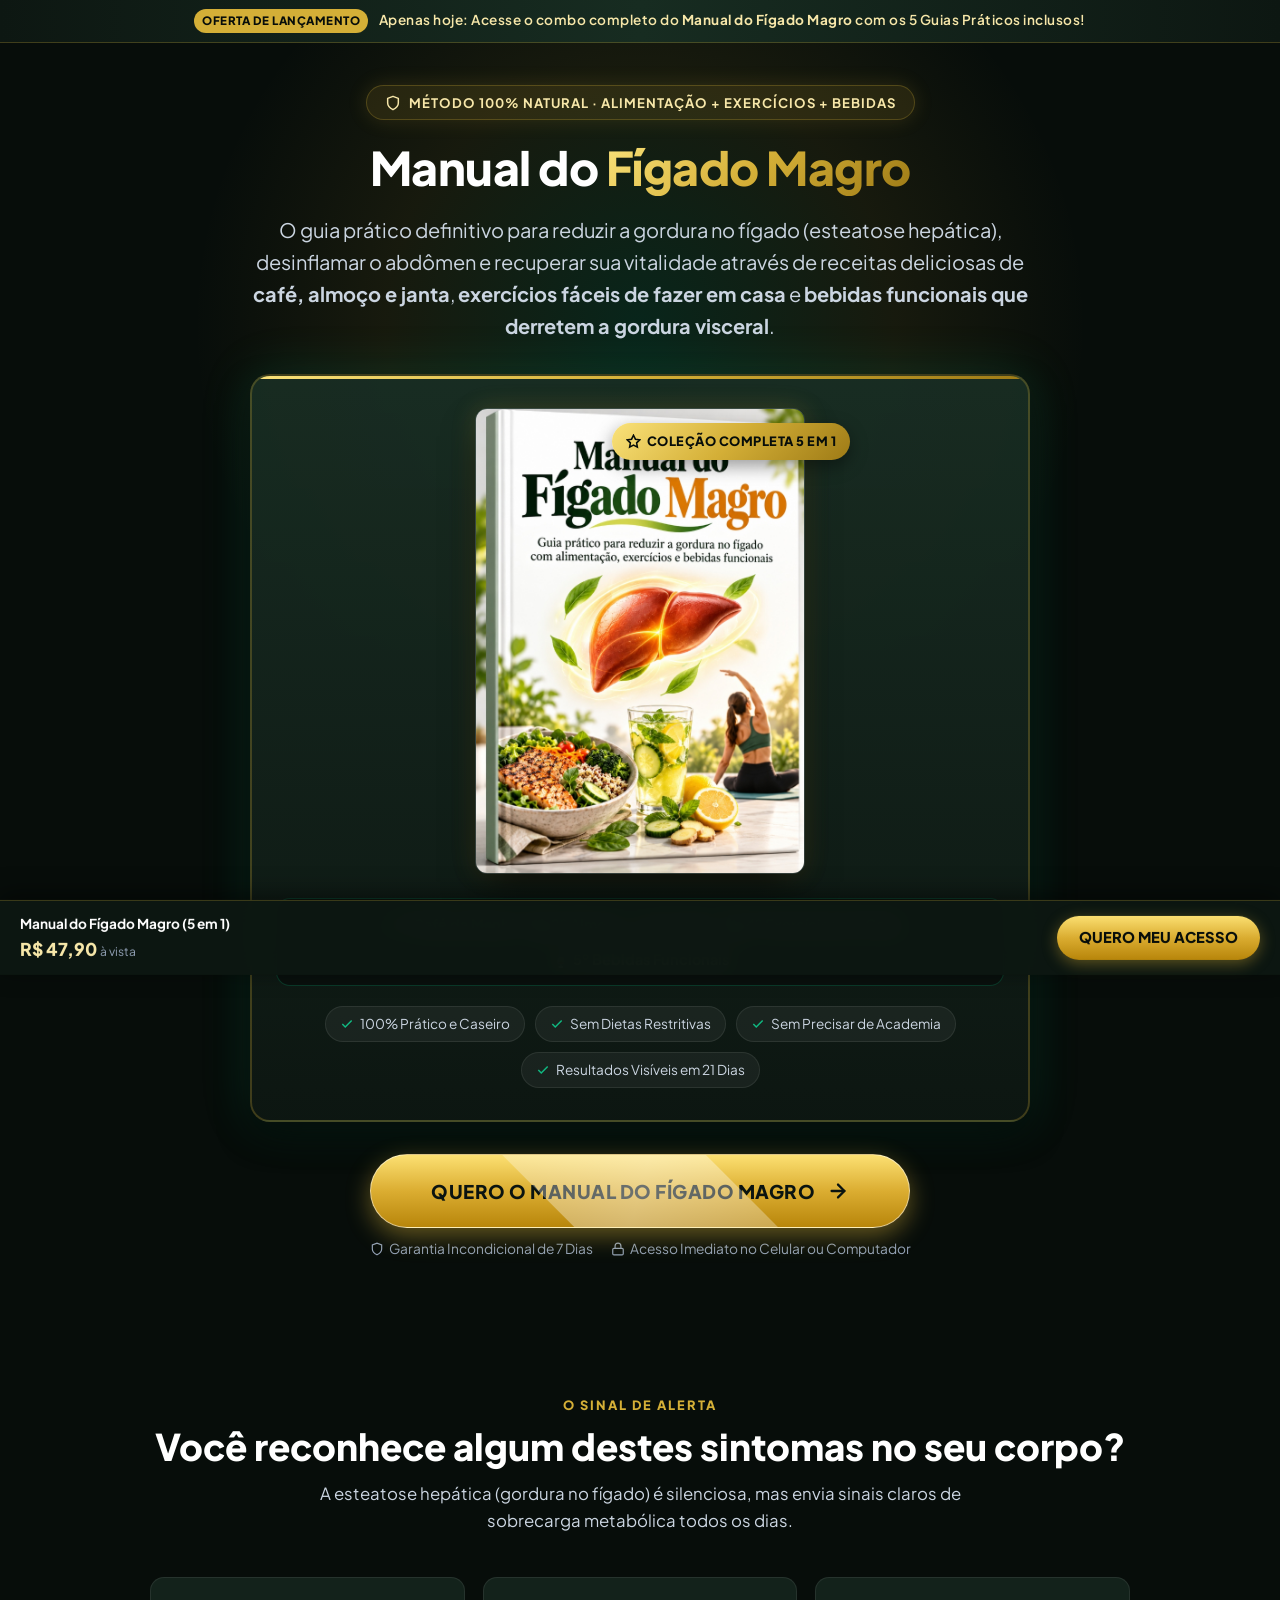
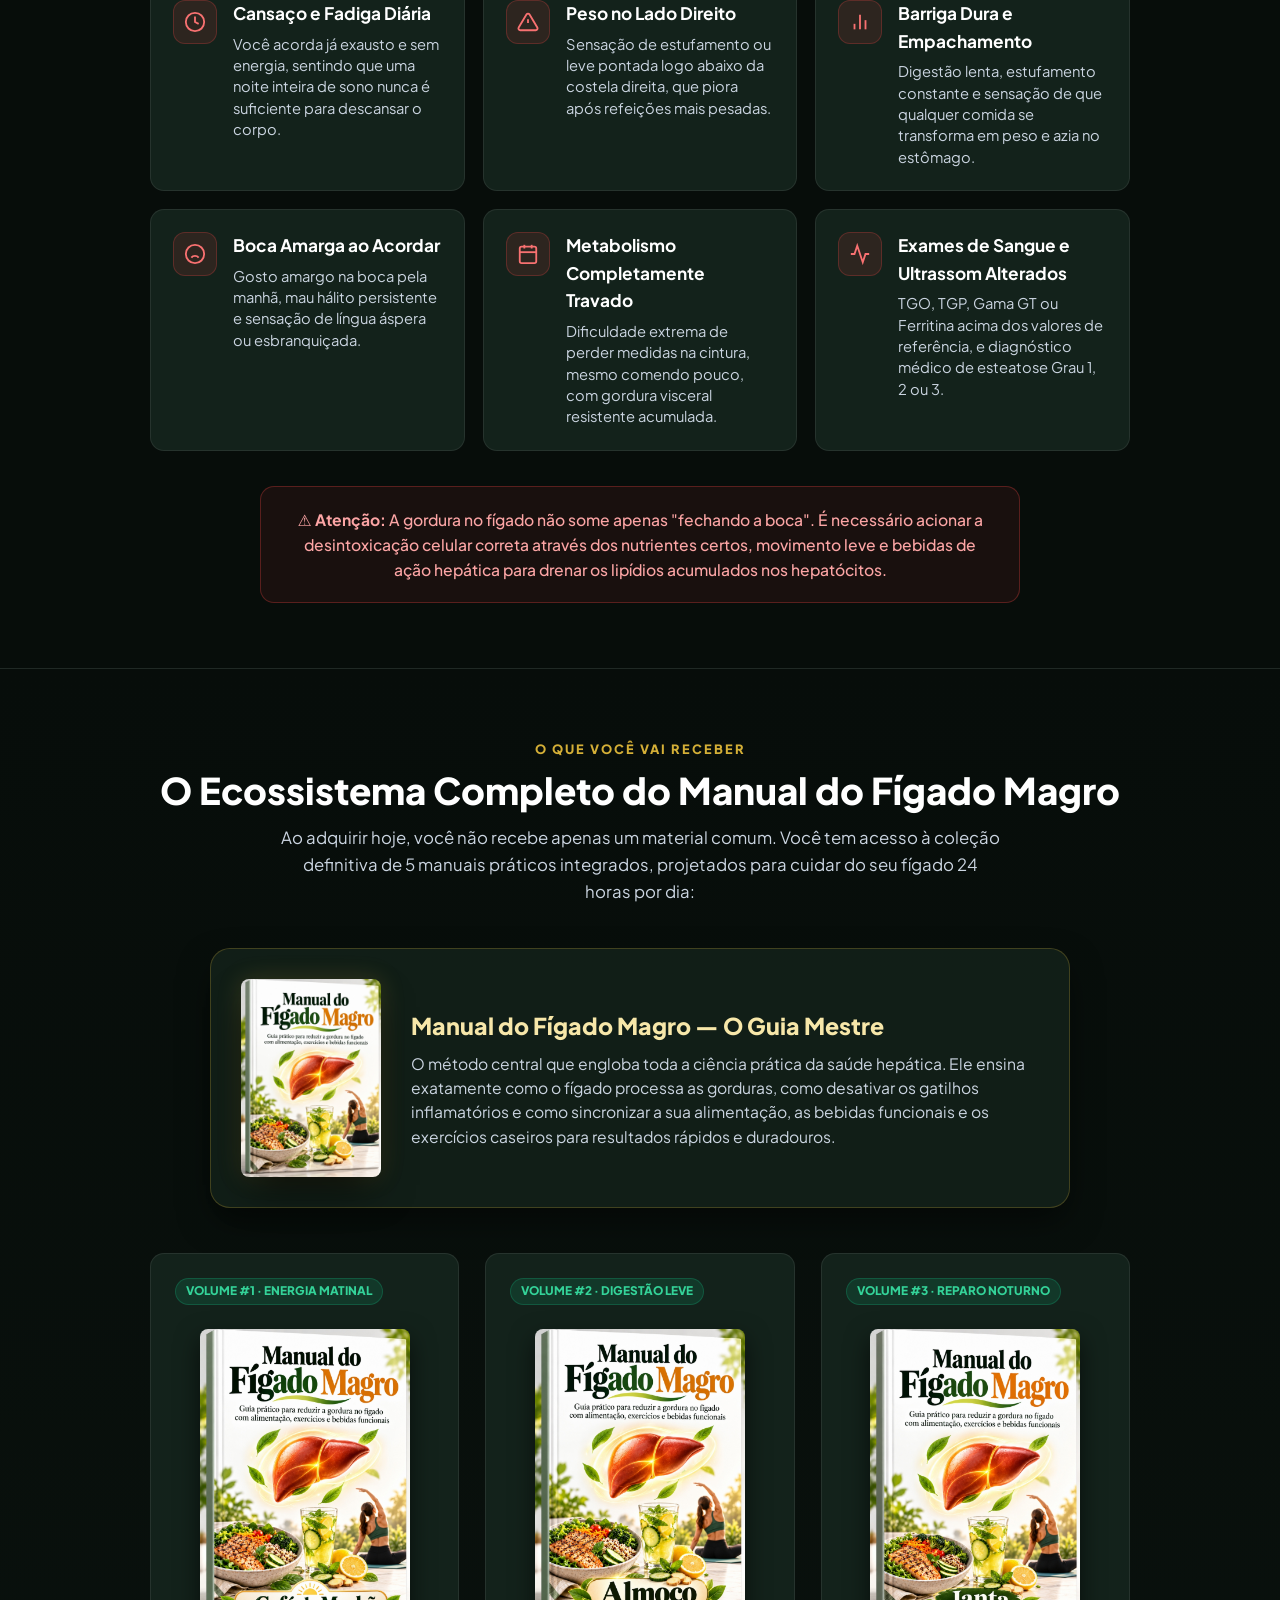
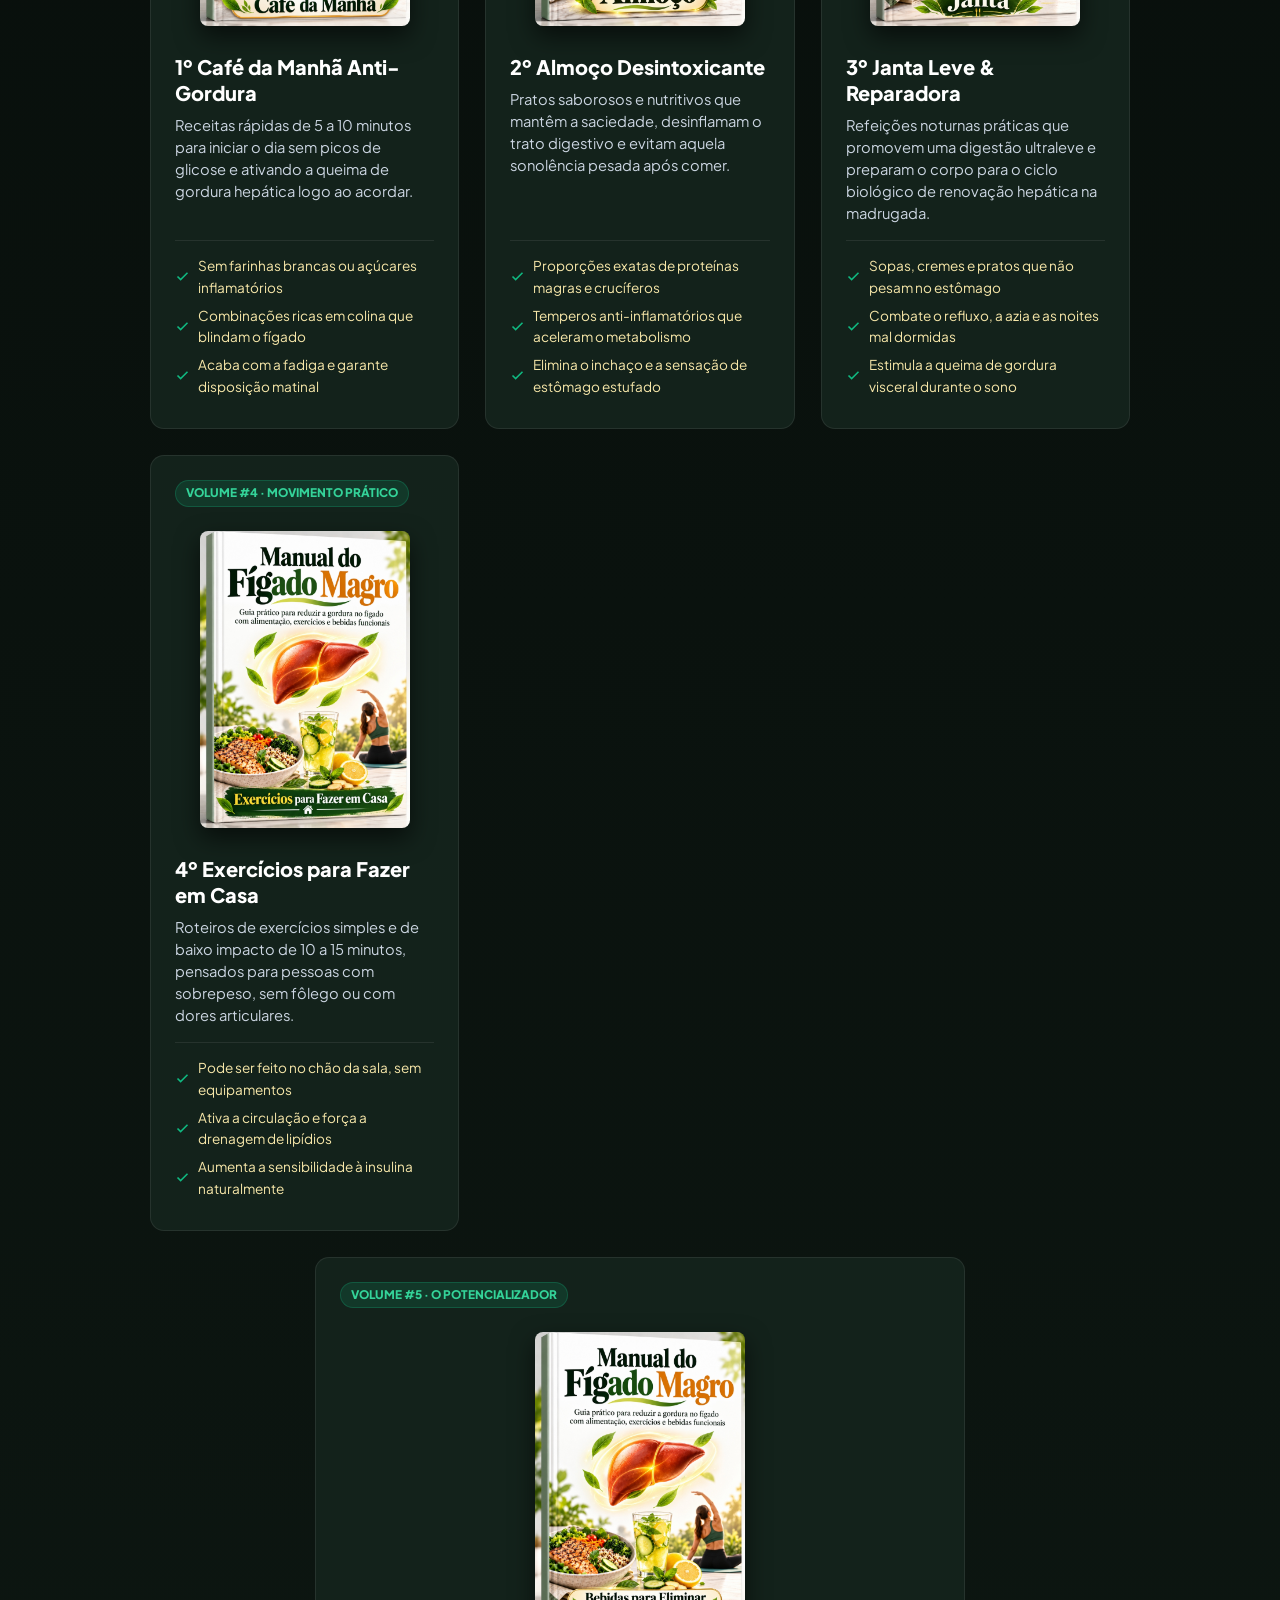
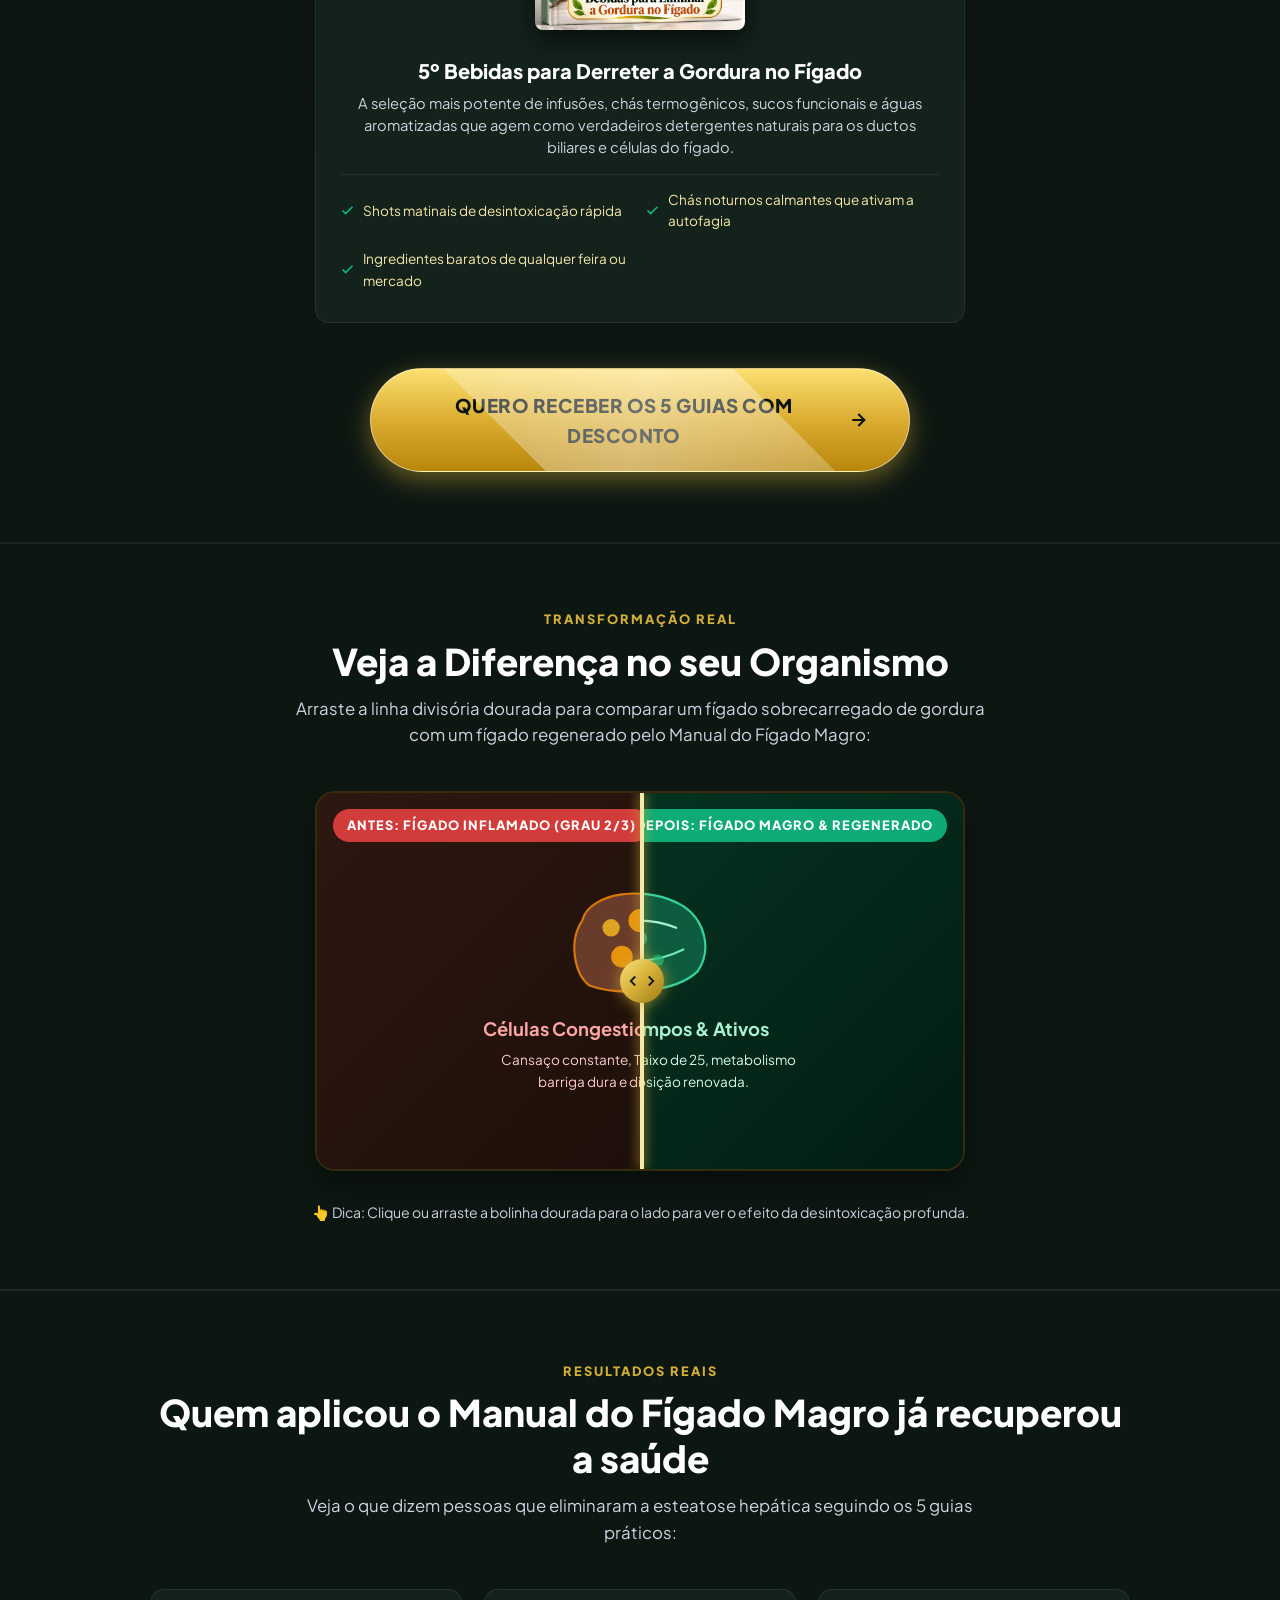
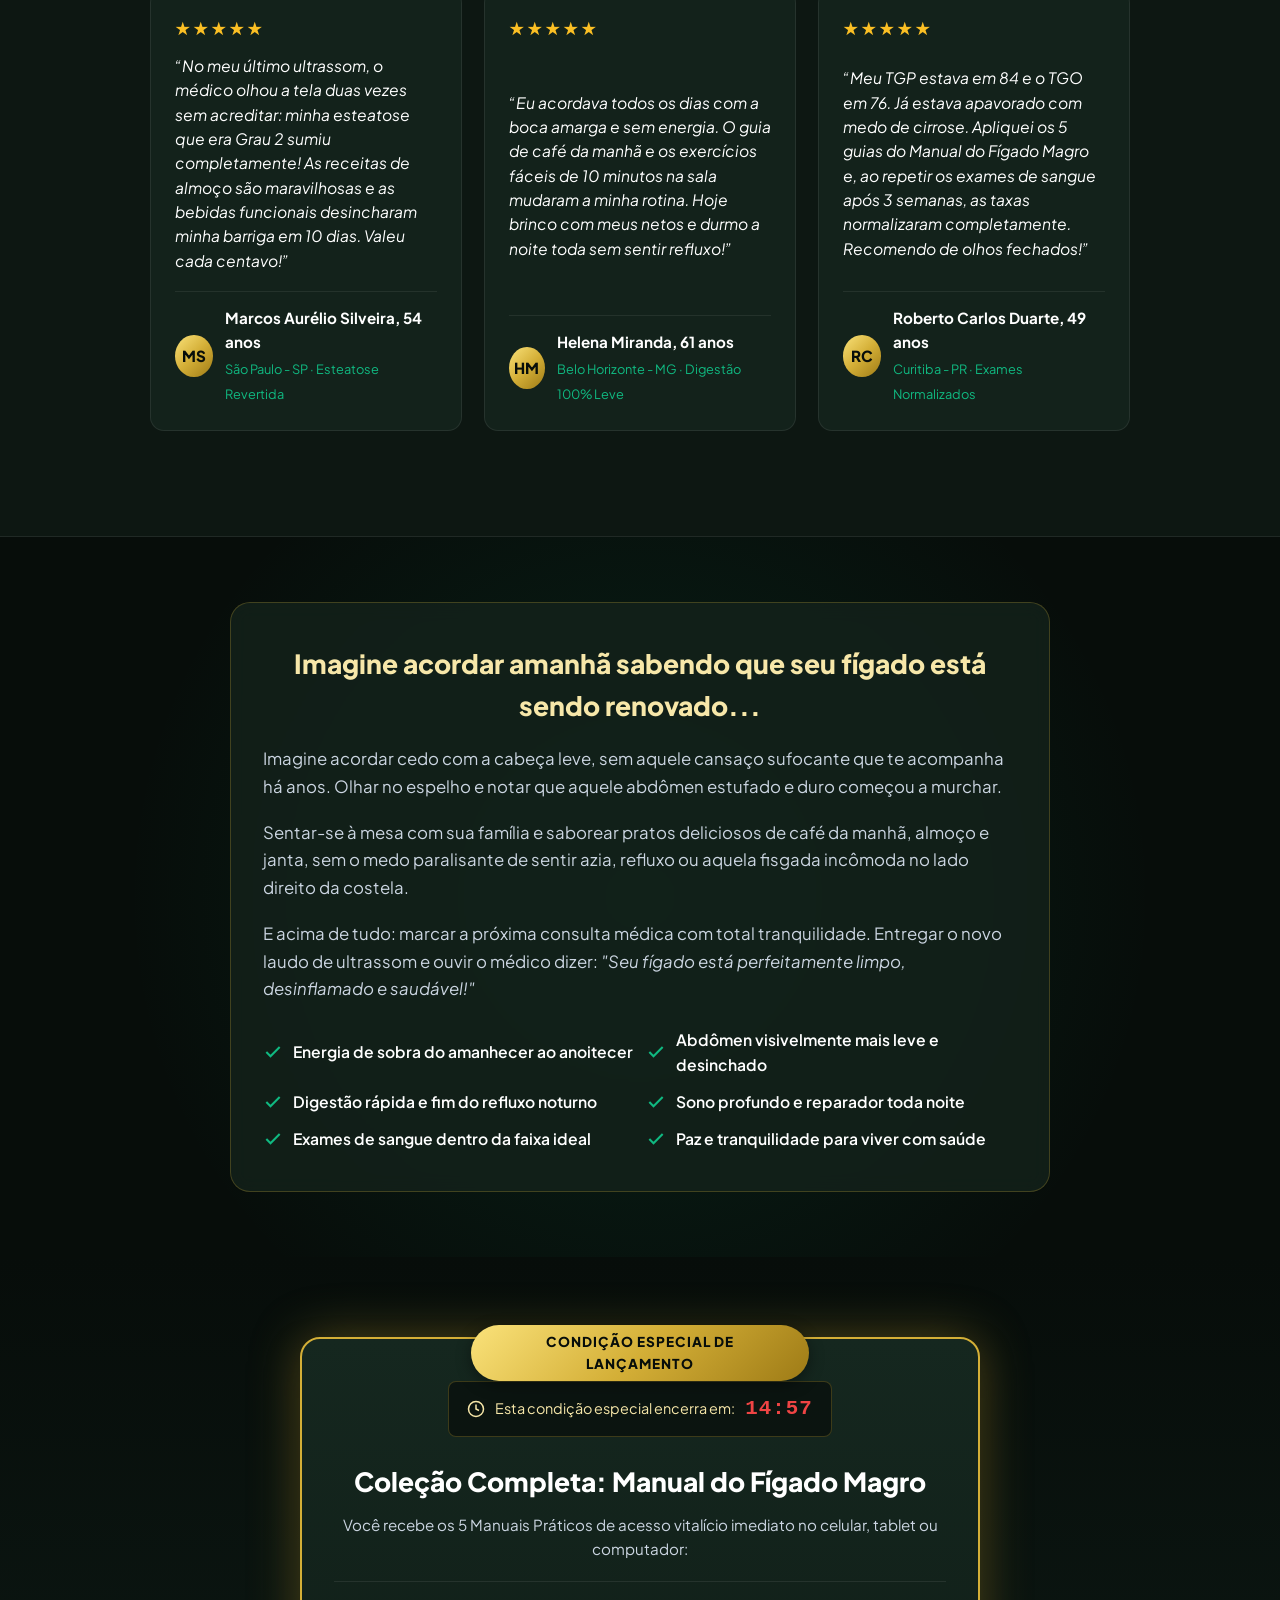
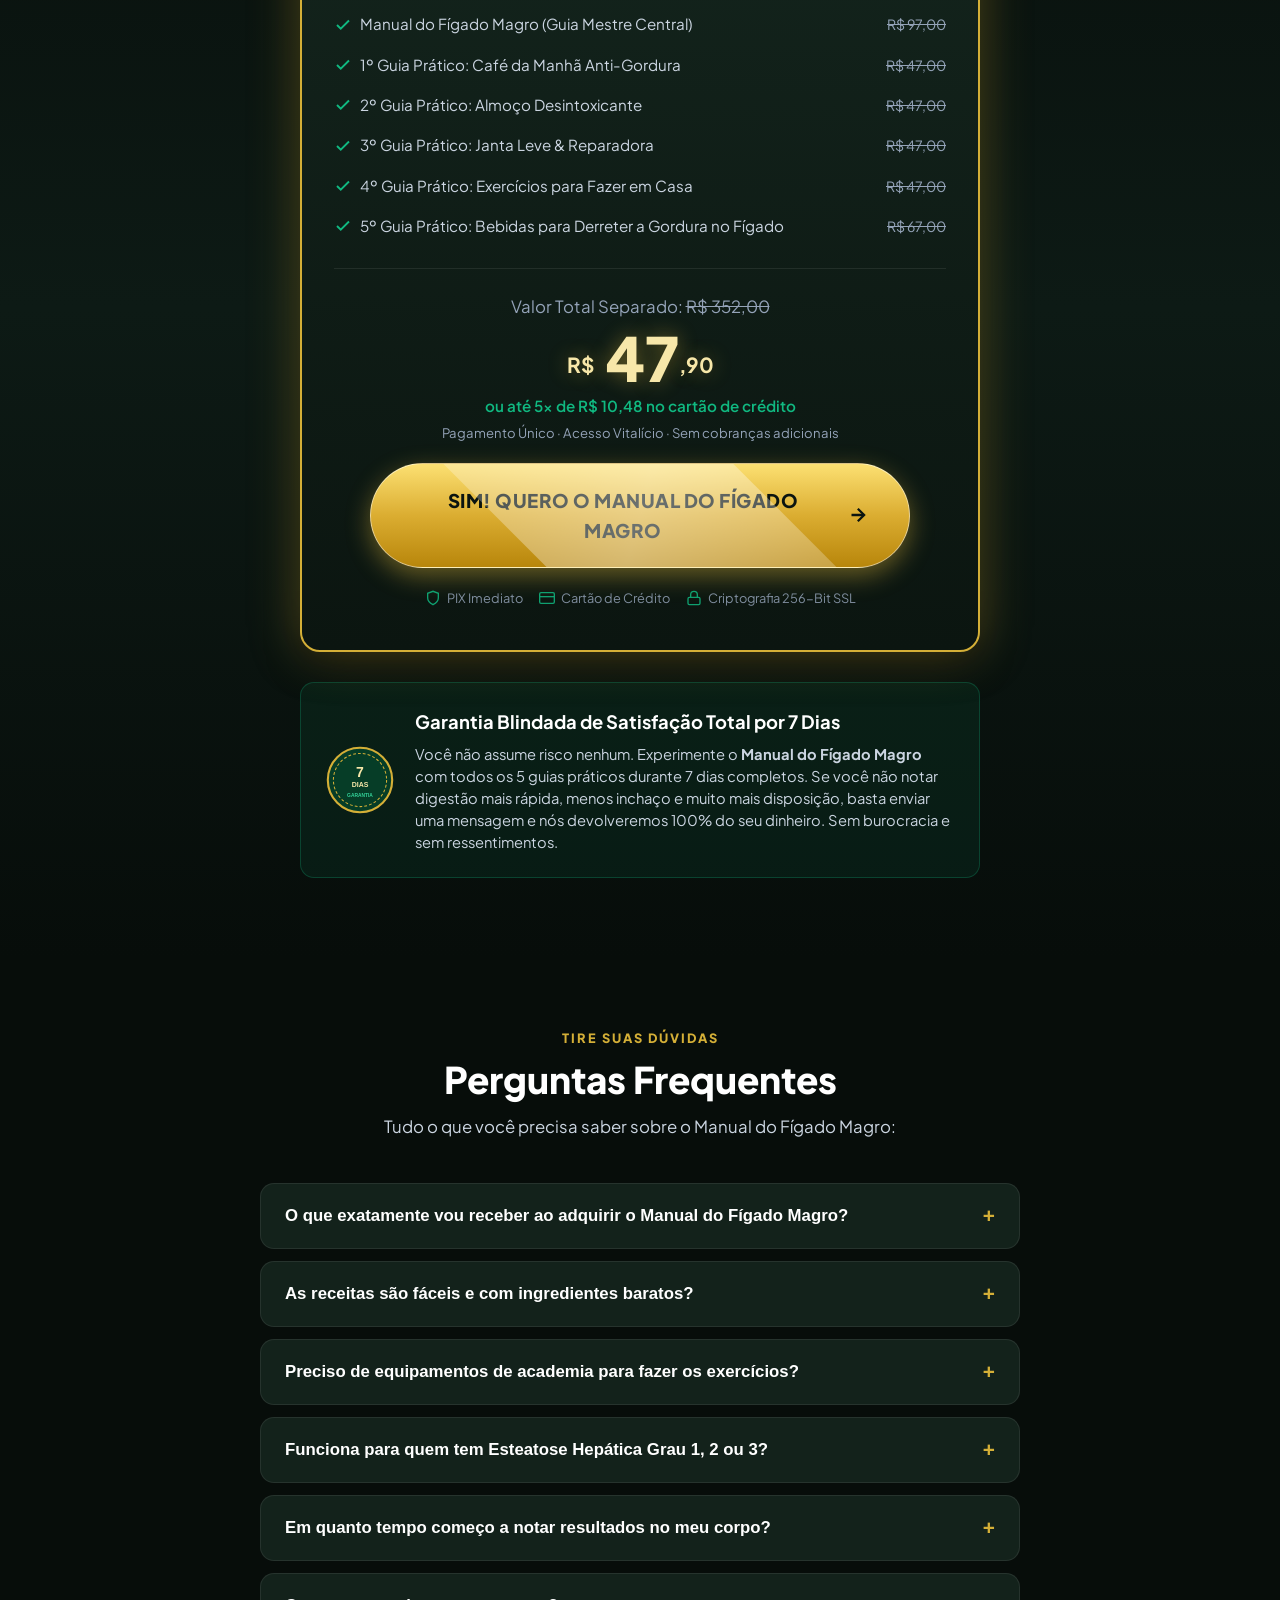
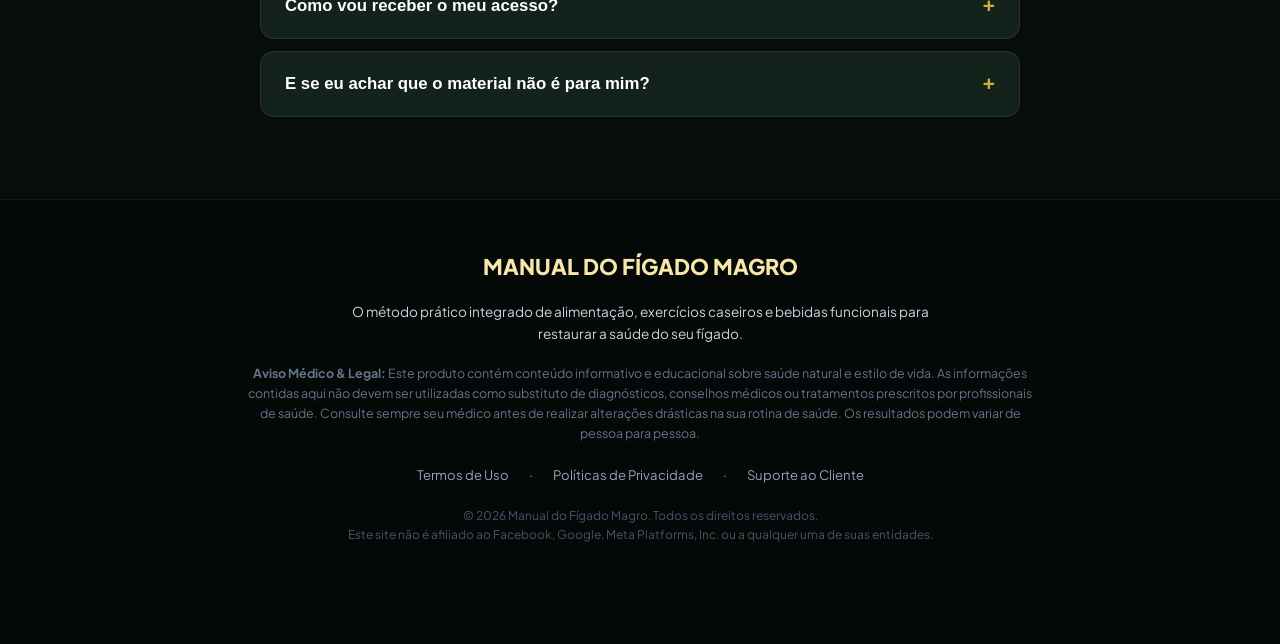
==== site-completo-figado.html @ 57085f74 "Add files via upload" ====
﻿<!DOCTYPE html>
<html lang="pt-BR">
<head>
  <meta charset="UTF-8">
  <meta name="viewport" content="width=device-width, initial-scale=1.0">
  <meta name="description" content="Manual do Fígado Magro: Guia prático definitivo para reduzir a gordura no fígado com alimentação saudável (café da manhã, almoço, janta), exercícios fáceis para fazer em casa e bebidas funcionais.">
  <title>Manual do Fígado Magro | Guia Oficial para Reduzir a Gordura no Fígado</title>
  
  <!-- Google Fonts -->
  <link rel="preconnect" href="https://fonts.googleapis.com">
  <link rel="preconnect" href="https://fonts.gstatic.com" crossorigin>
  <link href="https://fonts.googleapis.com/css2?family=Playfair+Display:ital,wght@0,600;0,700;0,800;1,600&family=Plus+Jakarta+Sans:wght@400;500;600;700;800;900&display=swap" rel="stylesheet">
  
  <style>
/* ==========================================================================
   MANUAL DO FÍGADO MAGRO - ESTILOS OFICIAIS DE ALTA CONVERSÃO
   Paleta: Dark Health Luxury (Floresta Profundo, Dourado Ouro, Esmeralda e Branco)
   ========================================================================== */

:root {
  --bg-primary: #070d0a;
  --bg-secondary: #0d1712;
  --bg-card: #13221b;
  --bg-card-hover: #192c23;
  --bg-glass: rgba(19, 34, 27, 0.85);
  
  --gold-primary: #d4af37;
  --gold-light: #f7e7a9;
  --gold-glow: #e6b800;
  --gold-dark: #997a15;
  --gold-gradient: linear-gradient(135deg, #fae27a 0%, #d4af37 50%, #9e7b16 100%);
  --gold-btn-gradient: linear-gradient(180deg, #fce072 0%, #dbad31 50%, #b8860b 100%);
  
  --emerald-accent: #10b981;
  --emerald-light: #34d399;
  --emerald-glow: rgba(16, 185, 129, 0.25);
  --emerald-dark: #064e3b;
  
  --text-primary: #ffffff;
  --text-secondary: #cbd5e1;
  --text-muted: #94a3b8;
  --text-gold: #f7e7a9;
  
  --border-light: rgba(212, 175, 55, 0.25);
  --border-emerald: rgba(16, 185, 129, 0.25);
  --border-card: rgba(255, 255, 255, 0.08);
  
  --shadow-gold: 0 10px 30px -5px rgba(212, 175, 55, 0.35);
  --shadow-card: 0 15px 35px -5px rgba(0, 0, 0, 0.55);
  --shadow-btn: 0 8px 25px rgba(212, 175, 55, 0.45);
  --shadow-book: 0 18px 40px -10px rgba(0, 0, 0, 0.8), 0 0 25px rgba(212, 175, 55, 0.2);

  --radius-sm: 8px;
  --radius-md: 14px;
  --radius-lg: 20px;
  --radius-pill: 9999px;

  --font-main: 'Plus Jakarta Sans', system-ui, -apple-system, BlinkMacSystemFont, 'Segoe UI', Roboto, sans-serif;
  --font-serif: 'Playfair Display', Georgia, serif;
}

/* Reset Global */
*, *::before, *::after {
  box-sizing: border-box;
  margin: 0;
  padding: 0;
}

html {
  scroll-behavior: smooth;
  font-size: 16px;
  -webkit-text-size-adjust: 100%;
}

body {
  background-color: var(--bg-primary);
  color: var(--text-secondary);
  font-family: var(--font-main);
  line-height: 1.6;
  overflow-x: hidden;
  position: relative;
  -webkit-font-smoothing: antialiased;
}

/* Ambient Glow */
body::before {
  content: '';
  position: absolute;
  top: 0;
  left: 50%;
  transform: translateX(-50%);
  width: 1100px;
  height: 650px;
  background: radial-gradient(circle, rgba(16, 185, 129, 0.14) 0%, rgba(212, 175, 55, 0.08) 40%, transparent 70%);
  pointer-events: none;
  z-index: 0;
}

/* Layout Utilities */
.container {
  width: 100%;
  max-width: 1020px;
  margin-left: auto;
  margin-right: auto;
  padding-left: 20px;
  padding-right: 20px;
  position: relative;
  z-index: 1;
}

.text-center { text-align: center; }
.text-gold { color: var(--gold-light); }
.text-emerald { color: var(--emerald-accent); }
.highlight-gold {
  background: var(--gold-gradient);
  -webkit-background-clip: text;
  -webkit-text-fill-color: transparent;
  font-weight: 800;
}

/* Top Urgency Bar */
.top-bar {
  background: linear-gradient(90deg, #0d1712 0%, #172c21 50%, #0d1712 100%);
  border-bottom: 1px solid var(--border-light);
  padding: 9px 15px;
  text-align: center;
  font-size: 0.85rem;
  color: var(--gold-light);
  font-weight: 600;
  letter-spacing: 0.5px;
  position: relative;
  z-index: 100;
}
.top-bar-badge {
  background: var(--gold-primary);
  color: #070d0a;
  font-size: 0.72rem;
  font-weight: 800;
  text-transform: uppercase;
  padding: 3px 8px;
  border-radius: var(--radius-pill);
  margin-right: 8px;
  display: inline-block;
}

/* Hero Section */
.hero {
  padding: 42px 0 54px;
  text-align: center;
  position: relative;
}

.hero-pill {
  display: inline-flex;
  align-items: center;
  gap: 8px;
  background: rgba(212, 175, 55, 0.12);
  border: 1px solid var(--border-light);
  color: var(--gold-light);
  padding: 6px 18px;
  border-radius: var(--radius-pill);
  font-size: 0.82rem;
  font-weight: 700;
  text-transform: uppercase;
  letter-spacing: 1px;
  margin-bottom: 20px;
  box-shadow: 0 0 20px rgba(212, 175, 55, 0.15);
}

.hero-title {
  font-size: clamp(1.9rem, 4.8vw, 2.9rem);
  font-weight: 900;
  color: var(--text-primary);
  line-height: 1.2;
  margin-bottom: 18px;
  letter-spacing: -0.5px;
}

.hero-subtitle {
  font-size: clamp(1.05rem, 2.2vw, 1.25rem);
  color: var(--text-secondary);
  max-width: 820px;
  margin: 0 auto 32px;
  font-weight: 400;
  line-height: 1.6;
}

/* Master Cover Showcase in Hero */
.hero-book-showcase {
  max-width: 780px;
  margin: 0 auto 32px;
  position: relative;
}

.hero-book-card {
  background: linear-gradient(180deg, rgba(25, 46, 36, 0.92) 0%, rgba(13, 23, 18, 0.96) 100%);
  border: 2px solid var(--border-light);
  border-radius: var(--radius-lg);
  padding: 32px 24px;
  box-shadow: var(--shadow-card), 0 0 50px rgba(16, 185, 129, 0.18);
  position: relative;
  overflow: hidden;
}

.hero-book-card::after {
  content: '';
  position: absolute;
  top: 0;
  left: 0;
  right: 0;
  height: 3px;
  background: var(--gold-gradient);
}

.master-cover-wrapper {
  display: flex;
  justify-content: center;
  align-items: center;
  margin-bottom: 24px;
  position: relative;
}

.master-cover-img {
  width: 100%;
  max-width: 330px;
  height: auto;
  border-radius: 12px;
  box-shadow: var(--shadow-book);
  transition: transform 0.4s ease, box-shadow 0.4s ease;
  border: 1px solid rgba(255, 255, 255, 0.15);
}

.master-cover-img:hover {
  transform: translateY(-6px) scale(1.02);
  box-shadow: 0 25px 50px -10px rgba(0, 0, 0, 0.9), 0 0 35px rgba(212, 175, 55, 0.4);
}

.master-badge-floating {
  position: absolute;
  top: 15px;
  right: calc(50% - 210px);
  background: var(--gold-gradient);
  color: #070d0a;
  font-weight: 900;
  font-size: 0.8rem;
  padding: 8px 14px;
  border-radius: var(--radius-pill);
  box-shadow: 0 6px 18px rgba(0, 0, 0, 0.4);
  text-transform: uppercase;
  letter-spacing: 0.5px;
  display: flex;
  align-items: center;
  gap: 6px;
}

.hero-bundle-banner {
  background: rgba(0, 0, 0, 0.35);
  border: 1px solid var(--border-emerald);
  border-radius: var(--radius-md);
  padding: 14px 18px;
  display: flex;
  flex-wrap: wrap;
  justify-content: center;
  align-items: center;
  gap: 12px;
  margin-bottom: 20px;
}

.hero-bundle-banner span {
  font-size: 0.9rem;
  color: var(--gold-light);
  font-weight: 700;
  display: flex;
  align-items: center;
  gap: 6px;
}

.hero-features-list {
  display: flex;
  flex-wrap: wrap;
  justify-content: center;
  gap: 10px;
}

.feature-tag {
  background: rgba(255, 255, 255, 0.05);
  border: 1px solid var(--border-card);
  padding: 6px 14px;
  border-radius: var(--radius-pill);
  font-size: 0.85rem;
  color: var(--text-secondary);
  display: flex;
  align-items: center;
  gap: 6px;
}

.feature-tag svg {
  color: var(--emerald-accent);
}

/* Call to Action Buttons */
.cta-wrapper {
  margin: 28px 0 16px;
}

.btn-cta {
  display: inline-flex;
  align-items: center;
  justify-content: center;
  gap: 12px;
  background: var(--gold-btn-gradient);
  color: #0b1410;
  font-size: 1.18rem;
  font-weight: 900;
  text-transform: uppercase;
  letter-spacing: 0.5px;
  padding: 21px 40px;
  border-radius: var(--radius-pill);
  text-decoration: none;
  box-shadow: var(--shadow-btn);
  transition: all 0.3s ease;
  position: relative;
  overflow: hidden;
  border: 1px solid rgba(255, 255, 255, 0.5);
  cursor: pointer;
  width: 100%;
  max-width: 540px;
}

.btn-cta:hover {
  transform: translateY(-3px) scale(1.02);
  box-shadow: 0 14px 40px rgba(212, 175, 55, 0.6);
}

.btn-cta::before {
  content: '';
  position: absolute;
  top: -50%;
  left: -50%;
  width: 200%;
  height: 200%;
  background: linear-gradient(
    60deg,
    transparent,
    rgba(255, 255, 255, 0.4),
    transparent
  );
  transform: rotate(45deg);
  animation: shine 3.5s infinite;
}

@keyframes shine {
  0% { transform: translateX(-100%) rotate(45deg); }
  20%, 100% { transform: translateX(100%) rotate(45deg); }
}

.cta-subtext {
  font-size: 0.86rem;
  color: var(--text-muted);
  display: flex;
  align-items: center;
  justify-content: center;
  gap: 18px;
  margin-top: 10px;
  flex-wrap: wrap;
}

.cta-subtext span {
  display: inline-flex;
  align-items: center;
  gap: 5px;
}

/* Section Header Shared */
.section-header {
  text-align: center;
  margin-bottom: 42px;
}

.section-label {
  font-size: 0.8rem;
  font-weight: 800;
  text-transform: uppercase;
  letter-spacing: 2px;
  color: var(--gold-primary);
  margin-bottom: 8px;
  display: block;
}

.section-title {
  font-size: clamp(1.65rem, 3.6vw, 2.3rem);
  font-weight: 800;
  color: var(--text-primary);
  line-height: 1.25;
  margin-bottom: 12px;
}

.section-desc {
  font-size: 1.05rem;
  color: var(--text-secondary);
  max-width: 720px;
  margin: 0 auto;
}

/* ==========================================================================
   SEÇÃO DOS 5 PRODUTOS INCLUSOS NO MANUAL DO FÍGADO MAGRO
   ========================================================================== */
.bundle-showcase-section {
  padding: 70px 0;
  background: linear-gradient(180deg, var(--bg-primary) 0%, var(--bg-secondary) 100%);
  border-top: 1px solid var(--border-card);
  border-bottom: 1px solid var(--border-card);
  position: relative;
}

.bundle-master-intro {
  max-width: 860px;
  margin: 0 auto 45px;
  background: var(--bg-glass);
  border: 1px solid var(--border-light);
  border-radius: var(--radius-lg);
  padding: 30px;
  display: flex;
  align-items: center;
  gap: 30px;
  box-shadow: var(--shadow-card);
}

.bundle-master-img {
  width: 140px;
  height: auto;
  border-radius: 8px;
  box-shadow: var(--shadow-book);
  flex-shrink: 0;
}

.bundle-master-text h3 {
  font-size: 1.45rem;
  color: var(--gold-light);
  font-weight: 800;
  margin-bottom: 8px;
}

.bundle-master-text p {
  font-size: 0.98rem;
  color: var(--text-secondary);
  line-height: 1.55;
}

/* Grid com os 5 Guias */
.bundle-grid {
  display: grid;
  grid-template-columns: repeat(auto-fit, minmax(300px, 1fr));
  gap: 26px;
  margin-bottom: 45px;
}

.bundle-card {
  background: var(--bg-card);
  border: 1px solid var(--border-card);
  border-radius: var(--radius-md);
  padding: 24px;
  display: flex;
  flex-direction: column;
  transition: transform 0.3s ease, border-color 0.3s ease, box-shadow 0.3s ease;
  position: relative;
}

.bundle-card:hover {
  transform: translateY(-6px);
  border-color: var(--gold-primary);
  box-shadow: 0 16px 35px rgba(0, 0, 0, 0.5), 0 0 20px rgba(212, 175, 55, 0.15);
  background: var(--bg-card-hover);
}

.bundle-card-badge {
  display: inline-block;
  align-self: flex-start;
  background: rgba(16, 185, 129, 0.15);
  border: 1px solid var(--border-emerald);
  color: var(--emerald-light);
  font-size: 0.74rem;
  font-weight: 800;
  text-transform: uppercase;
  padding: 3px 10px;
  border-radius: var(--radius-pill);
  margin-bottom: 14px;
}

.bundle-card-img-wrap {
  display: flex;
  justify-content: center;
  align-items: center;
  margin-bottom: 18px;
  padding: 10px 0;
}

.bundle-card-img {
  width: 100%;
  max-width: 210px;
  height: auto;
  border-radius: 8px;
  box-shadow: 0 10px 25px rgba(0, 0, 0, 0.6);
  transition: transform 0.3s ease;
}

.bundle-card:hover .bundle-card-img {
  transform: scale(1.04);
}

.bundle-card-title {
  font-size: 1.25rem;
  font-weight: 800;
  color: var(--text-primary);
  margin-bottom: 8px;
  line-height: 1.3;
}

.bundle-card-desc {
  font-size: 0.92rem;
  color: var(--text-secondary);
  line-height: 1.5;
  margin-bottom: 16px;
  flex-grow: 1;
}

.bundle-card-highlights {
  list-style: none;
  border-top: 1px solid rgba(255, 255, 255, 0.08);
  padding-top: 14px;
  margin-top: auto;
}

.bundle-card-highlights li {
  font-size: 0.85rem;
  color: var(--gold-light);
  display: flex;
  align-items: center;
  gap: 8px;
  margin-bottom: 6px;
}

.bundle-card-highlights li svg {
  color: var(--emerald-accent);
  flex-shrink: 0;
}

/* Symptoms Section ("Você sente isso?") */
.symptoms-section {
  padding: 65px 0;
  background: var(--bg-primary);
}

.symptoms-grid {
  display: grid;
  grid-template-columns: repeat(auto-fit, minmax(280px, 1fr));
  gap: 18px;
  margin-bottom: 35px;
}

.symptom-card {
  background: var(--bg-card);
  border: 1px solid var(--border-card);
  border-radius: var(--radius-md);
  padding: 22px;
  display: flex;
  align-items: flex-start;
  gap: 16px;
  transition: transform 0.25s ease, border-color 0.25s ease;
}

.symptom-card:hover {
  transform: translateY(-4px);
  border-color: rgba(239, 68, 68, 0.4);
  background: var(--bg-card-hover);
}

.symptom-icon {
  width: 44px;
  height: 44px;
  border-radius: 12px;
  background: rgba(239, 68, 68, 0.12);
  border: 1px solid rgba(239, 68, 68, 0.25);
  color: #f87171;
  display: flex;
  align-items: center;
  justify-content: center;
  flex-shrink: 0;
}

.symptom-content h4 {
  font-size: 1.08rem;
  font-weight: 700;
  color: var(--text-primary);
  margin-bottom: 6px;
}

.symptom-content p {
  font-size: 0.92rem;
  color: var(--text-secondary);
  line-height: 1.45;
}

.symptom-alert-box {
  background: rgba(239, 68, 68, 0.08);
  border: 1px solid rgba(239, 68, 68, 0.3);
  border-radius: var(--radius-md);
  padding: 20px 24px;
  text-align: center;
  max-width: 760px;
  margin: 0 auto;
}

.symptom-alert-box p {
  font-size: 0.98rem;
  color: #fca5a5;
  font-weight: 500;
}

/* Interactive Before & After Slider */
.compare-section {
  padding: 65px 0;
  background: var(--bg-secondary);
  border-top: 1px solid var(--border-card);
  border-bottom: 1px solid var(--border-card);
}

.slider-container {
  max-width: 650px;
  margin: 0 auto 30px;
  position: relative;
  user-select: none;
  border-radius: var(--radius-lg);
  overflow: hidden;
  border: 2px solid var(--border-light);
  box-shadow: var(--shadow-card);
  background: #000;
  height: 380px;
}

.slider-img {
  position: absolute;
  top: 0;
  left: 0;
  width: 100%;
  height: 100%;
  display: flex;
  flex-direction: column;
  justify-content: center;
  align-items: center;
  padding: 24px;
  text-align: center;
}

.slider-img.before {
  background: linear-gradient(135deg, #2d1810 0%, #170b07 100%);
  color: #ffb4a2;
}

.slider-img.after {
  background: linear-gradient(135deg, #063d27 0%, #031c12 100%);
  color: #a7f3d0;
  clip-path: polygon(50% 0, 100% 0, 100% 100%, 50% 100%);
}

.slider-tag {
  position: absolute;
  top: 16px;
  padding: 6px 14px;
  border-radius: var(--radius-pill);
  font-size: 0.8rem;
  font-weight: 800;
  text-transform: uppercase;
  letter-spacing: 1px;
}

.slider-tag.before-tag {
  left: 16px;
  background: rgba(239, 68, 68, 0.85);
  color: #fff;
}

.slider-tag.after-tag {
  right: 16px;
  background: rgba(16, 185, 129, 0.9);
  color: #fff;
}

.slider-handle {
  position: absolute;
  top: 0;
  bottom: 0;
  left: 50%;
  width: 4px;
  background: var(--gold-light);
  cursor: ew-resize;
  z-index: 20;
  box-shadow: 0 0 12px var(--gold-primary);
}

.slider-handle-btn {
  position: absolute;
  top: 50%;
  left: 50%;
  transform: translate(-50%, -50%);
  width: 44px;
  height: 44px;
  background: var(--gold-gradient);
  border-radius: 50%;
  display: flex;
  align-items: center;
  justify-content: center;
  color: #1a1a1a;
  box-shadow: 0 0 15px rgba(212, 175, 55, 0.7);
  font-weight: bold;
}

/* Story & Science Section */
.story-section {
  padding: 70px 0;
}

.story-card {
  background: var(--bg-card);
  border: 1px solid var(--border-light);
  border-radius: var(--radius-lg);
  padding: 38px 32px;
  max-width: 840px;
  margin: 0 auto;
}

.story-card p {
  font-size: 1.05rem;
  line-height: 1.7;
  color: var(--text-secondary);
  margin-bottom: 20px;
}

.story-card p:last-child {
  margin-bottom: 0;
}

.story-card strong {
  color: var(--text-primary);
}

/* Testimonials / Social Proof */
.testimonials-section {
  padding: 70px 0;
  background: var(--bg-secondary);
  border-top: 1px solid var(--border-card);
  border-bottom: 1px solid var(--border-card);
}

.testimonials-grid {
  display: grid;
  grid-template-columns: repeat(auto-fit, minmax(290px, 1fr));
  gap: 22px;
  margin-bottom: 35px;
}

.testimonial-card {
  background: var(--bg-card);
  border: 1px solid var(--border-card);
  border-radius: var(--radius-md);
  padding: 24px;
  display: flex;
  flex-direction: column;
  justify-content: space-between;
}

.stars {
  color: #fbbf24;
  font-size: 1.1rem;
  letter-spacing: 2px;
  margin-bottom: 12px;
}

.testimonial-text {
  font-size: 0.98rem;
  color: var(--text-primary);
  font-style: italic;
  line-height: 1.55;
  margin-bottom: 18px;
}

.testimonial-author {
  display: flex;
  align-items: center;
  gap: 12px;
  border-top: 1px solid rgba(255, 255, 255, 0.07);
  padding-top: 14px;
}

.author-avatar {
  width: 42px;
  height: 42px;
  border-radius: 50%;
  background: var(--gold-gradient);
  color: #070d0a;
  font-weight: 800;
  display: flex;
  align-items: center;
  justify-content: center;
  font-size: 0.95rem;
}

.author-info h5 {
  font-size: 0.95rem;
  color: var(--text-primary);
  font-weight: 700;
}

.author-info span {
  font-size: 0.8rem;
  color: var(--emerald-accent);
}

/* Future Pacing / Emotional Section */
.future-section {
  padding: 65px 0;
  background: radial-gradient(circle at center, rgba(16, 185, 129, 0.12) 0%, transparent 70%);
}

.future-card {
  max-width: 820px;
  margin: 0 auto;
  background: var(--bg-glass);
  border: 1px solid var(--border-light);
  border-radius: var(--radius-lg);
  padding: 40px 32px;
  backdrop-filter: blur(10px);
}

.future-card h3 {
  font-size: 1.65rem;
  color: var(--gold-light);
  font-weight: 800;
  margin-bottom: 18px;
  text-align: center;
}

.future-card p {
  font-size: 1.05rem;
  line-height: 1.65;
  color: var(--text-secondary);
  margin-bottom: 18px;
}

.future-list {
  list-style: none;
  margin: 24px 0 0;
  display: grid;
  grid-template-columns: repeat(auto-fit, minmax(250px, 1fr));
  gap: 12px;
}

.future-list li {
  display: flex;
  align-items: center;
  gap: 10px;
  font-size: 0.98rem;
  color: var(--text-primary);
  font-weight: 600;
}

.future-list li svg {
  color: var(--emerald-accent);
  flex-shrink: 0;
}

/* Irresistible Offer Section */
.offer-section {
  padding: 80px 0;
  background: linear-gradient(180deg, var(--bg-primary) 0%, #0d1a15 50%, var(--bg-primary) 100%);
  position: relative;
}

.offer-card {
  max-width: 680px;
  margin: 0 auto;
  background: linear-gradient(180deg, #15271f 0%, #0b1510 100%);
  border: 2px solid var(--gold-primary);
  border-radius: var(--radius-lg);
  padding: 42px 32px;
  box-shadow: 0 0 50px rgba(212, 175, 55, 0.35), var(--shadow-card);
  position: relative;
  text-align: center;
}

.offer-ribbon {
  position: absolute;
  top: -14px;
  left: 50%;
  transform: translateX(-50%);
  background: var(--gold-gradient);
  color: #070d0a;
  font-size: 0.85rem;
  font-weight: 800;
  letter-spacing: 1px;
  text-transform: uppercase;
  padding: 6px 22px;
  border-radius: var(--radius-pill);
  box-shadow: 0 4px 15px rgba(0, 0, 0, 0.4);
}

.countdown-box {
  background: rgba(0, 0, 0, 0.45);
  border: 1px solid var(--border-light);
  border-radius: var(--radius-sm);
  padding: 10px 18px;
  display: inline-flex;
  align-items: center;
  gap: 10px;
  margin-bottom: 24px;
  font-size: 0.9rem;
  color: var(--gold-light);
}

.timer-digits {
  font-family: monospace;
  font-size: 1.3rem;
  font-weight: 800;
  color: #ef4444;
  letter-spacing: 1px;
}

.offer-stack {
  text-align: left;
  border-top: 1px solid rgba(255, 255, 255, 0.08);
  border-bottom: 1px solid rgba(255, 255, 255, 0.08);
  padding: 22px 0;
  margin: 20px 0;
}

.offer-stack-item {
  display: flex;
  justify-content: space-between;
  align-items: center;
  font-size: 0.95rem;
  padding: 8px 0;
  color: var(--text-secondary);
}

.offer-stack-item span:first-child {
  display: flex;
  align-items: center;
  gap: 8px;
}

.offer-stack-item .value-strike {
  text-decoration: line-through;
  color: var(--text-muted);
  font-size: 0.88rem;
}

.pricing-box {
  margin: 25px 0 20px;
}

.price-was {
  font-size: 1.05rem;
  color: var(--text-muted);
}

.price-was span {
  text-decoration: line-through;
}

.price-now {
  font-size: clamp(2.8rem, 6vw, 3.8rem);
  font-weight: 900;
  color: var(--gold-light);
  line-height: 1;
  margin: 6px 0;
  text-shadow: 0 0 20px rgba(212, 175, 55, 0.45);
}

.price-now small {
  font-size: 1.3rem;
  vertical-align: middle;
  font-weight: 700;
}

.price-installments {
  font-size: 0.95rem;
  color: var(--emerald-accent);
  font-weight: 600;
}

/* Guarantee Section */
.guarantee-box {
  background: rgba(16, 185, 129, 0.08);
  border: 1px solid var(--border-emerald);
  border-radius: var(--radius-md);
  padding: 24px;
  display: flex;
  align-items: center;
  gap: 20px;
  max-width: 680px;
  margin: 30px auto 0;
  text-align: left;
}

.guarantee-badge-img {
  width: 70px;
  height: 70px;
  flex-shrink: 0;
}

.guarantee-text h4 {
  color: var(--text-primary);
  font-size: 1.15rem;
  font-weight: 700;
  margin-bottom: 6px;
}

.guarantee-text p {
  font-size: 0.92rem;
  color: var(--text-secondary);
  line-height: 1.5;
}

/* FAQ Section */
.faq-section {
  padding: 70px 0;
}

.faq-list {
  max-width: 760px;
  margin: 0 auto;
}

.faq-item {
  background: var(--bg-card);
  border: 1px solid var(--border-card);
  border-radius: var(--radius-md);
  margin-bottom: 12px;
  overflow: hidden;
  transition: border-color 0.25s ease;
}

.faq-item:hover {
  border-color: var(--border-light);
}

.faq-question {
  width: 100%;
  padding: 20px 24px;
  text-align: left;
  background: transparent;
  border: none;
  color: var(--text-primary);
  font-size: 1.05rem;
  font-weight: 700;
  cursor: pointer;
  display: flex;
  justify-content: space-between;
  align-items: center;
  gap: 15px;
}

.faq-icon {
  font-size: 1.3rem;
  color: var(--gold-primary);
  transition: transform 0.3s ease;
}

.faq-item.active .faq-icon {
  transform: rotate(45deg);
}

.faq-answer {
  max-height: 0;
  overflow: hidden;
  transition: max-height 0.35s ease-out, padding 0.35s ease;
  padding: 0 24px;
  color: var(--text-secondary);
  font-size: 0.96rem;
  line-height: 1.6;
}

.faq-item.active .faq-answer {
  max-height: 380px;
  padding: 0 24px 20px;
}

/* Footer & Compliance */
.footer {
  background: #040806;
  border-top: 1px solid var(--border-card);
  padding: 50px 0 100px;
  text-align: center;
  font-size: 0.85rem;
  color: var(--text-muted);
}

.footer-logo {
  font-size: 1.35rem;
  font-weight: 800;
  color: var(--gold-light);
  margin-bottom: 16px;
  display: inline-block;
}

.footer-disclaimer {
  max-width: 800px;
  margin: 20px auto;
  line-height: 1.6;
  font-size: 0.78rem;
  color: #64748b;
}

.footer-links {
  display: flex;
  justify-content: center;
  gap: 20px;
  margin-top: 18px;
}

.footer-links a {
  color: var(--text-muted);
  text-decoration: none;
  font-size: 0.82rem;
  transition: color 0.2s;
}

.footer-links a:hover {
  color: var(--gold-light);
}

/* Floating Bottom Sticky Bar for Mobile Conversion */
.sticky-bar {
  position: fixed;
  bottom: 0;
  left: 0;
  right: 0;
  background: rgba(13, 23, 18, 0.96);
  backdrop-filter: blur(12px);
  border-top: 1px solid var(--border-light);
  padding: 12px 20px;
  display: flex;
  justify-content: space-between;
  align-items: center;
  z-index: 999;
  box-shadow: 0 -5px 25px rgba(0, 0, 0, 0.5);
  transform: translateY(100%);
  transition: transform 0.35s ease-in-out;
}

.sticky-bar.visible {
  transform: translateY(0);
}

.sticky-info {
  display: flex;
  flex-direction: column;
}

.sticky-title {
  font-size: 0.85rem;
  font-weight: 700;
  color: var(--text-primary);
}

.sticky-price {
  font-size: 1.1rem;
  font-weight: 800;
  color: var(--gold-light);
}

.sticky-btn {
  background: var(--gold-btn-gradient);
  color: #070d0a;
  font-size: 0.92rem;
  font-weight: 800;
  padding: 10px 22px;
  border-radius: var(--radius-pill);
  text-decoration: none;
  text-transform: uppercase;
  box-shadow: 0 4px 15px rgba(212, 175, 55, 0.4);
}

/* Live Purchase Toast Popup */
.live-toast {
  position: fixed;
  bottom: 85px;
  left: 20px;
  background: rgba(19, 34, 27, 0.96);
  border: 1px solid var(--border-emerald);
  padding: 12px 18px;
  border-radius: var(--radius-md);
  box-shadow: 0 10px 25px rgba(0, 0, 0, 0.5);
  display: flex;
  align-items: center;
  gap: 12px;
  z-index: 998;
  max-width: 320px;
  transform: translateX(-150%);
  transition: transform 0.4s cubic-bezier(0.175, 0.885, 0.32, 1.275);
}

.live-toast.show {
  transform: translateX(0);
}

.toast-avatar {
  width: 36px;
  height: 36px;
  border-radius: 50%;
  background: var(--emerald-accent);
  color: #064e3b;
  display: flex;
  align-items: center;
  justify-content: center;
  font-weight: 800;
  font-size: 0.85rem;
  flex-shrink: 0;
}

.toast-text {
  font-size: 0.8rem;
  line-height: 1.35;
  color: var(--text-primary);
}

.toast-time {
  font-size: 0.72rem;
  color: var(--text-muted);
}

/* Responsive Breakpoints */
@media (max-width: 768px) {
  .hero {
    padding: 30px 0 36px;
  }
  .hero-title {
    font-size: 1.8rem;
  }
  .btn-cta {
    font-size: 1.02rem;
    padding: 18px 24px;
    width: 100%;
  }
  .bundle-master-intro {
    flex-direction: column;
    text-align: center;
    padding: 24px 18px;
  }
  .bundle-master-img {
    width: 160px;
  }
  .master-cover-img {
    max-width: 250px;
  }
  .master-badge-floating {
    position: static;
    margin: 10px auto;
    display: inline-flex;
  }
  .slider-container {
    height: 320px;
  }
  .guarantee-box {
    flex-direction: column;
    text-align: center;
  }
  .offer-card {
    padding: 32px 18px;
  }
  .future-card {
    padding: 28px 18px;
  }
  .sticky-bar {
    padding: 10px 15px;
  }
}

</style>
</head>
<body>

  <!-- Barra Superior de Urgência -->
  <header class="top-bar">
    <span class="top-bar-badge">OFERTA DE LANÇAMENTO</span>
    Apenas hoje: Acesse o combo completo do <strong>Manual do Fígado Magro</strong> com os 5 Guias Práticos inclusos!
  </header>

  <!-- Hero Section -->
  <section class="hero">
    <div class="container">
      <div class="hero-pill">
        <svg width="16" height="16" viewBox="0 0 24 24" fill="none" stroke="currentColor" stroke-width="2.2" stroke-linecap="round" stroke-linejoin="round"><path d="M12 22s8-4 8-10V5l-8-3-8 3v7c0 6 8 10 8 10z"/></svg>
        MÉTODO 100% NATURAL · ALIMENTAÇÃO + EXERCÍCIOS + BEBIDAS
      </div>

      <h1 class="hero-title">
        Manual do <span class="highlight-gold">Fígado Magro</span>
      </h1>

      <p class="hero-subtitle">
        O guia prático definitivo para reduzir a gordura no fígado (esteatose hepática), desinflamar o abdômen e recuperar sua vitalidade através de receitas deliciosas de <strong>café, almoço e janta</strong>, <strong>exercícios fáceis de fazer em casa</strong> e <strong>bebidas funcionais que derretem a gordura visceral</strong>.
      </p>

      <!-- Showcase da Capa Mestre no Hero -->
      <div class="hero-book-showcase">
        <div class="hero-book-card">
          <div class="master-cover-wrapper">
            <img src="images/capa-mestre.jpg" alt="Manual do Fígado Magro - Guia Completo" class="master-cover-img" loading="eager">
            <div class="master-badge-floating">
              <svg width="15" height="15" viewBox="0 0 24 24" fill="none" stroke="currentColor" stroke-width="2.5"><polygon points="12 2 15.09 8.26 22 9.27 17 14.14 18.18 21.02 12 17.77 5.82 21.02 7 14.14 2 9.27 8.91 8.26 12 2"/></svg>
              COLEÇÃO COMPLETA 5 EM 1
            </div>
          </div>

          <div class="hero-bundle-banner">
            <span>☕ 1º Café da Manhã</span>
            <span>🥗 2º Almoço</span>
            <span>🍲 3º Janta</span>
            <span>🏡 4º Exercícios em Casa</span>
            <span>🍹 5º Bebidas Funcionais</span>
          </div>

          <div class="hero-features-list">
            <span class="feature-tag">
              <svg width="14" height="14" viewBox="0 0 24 24" fill="none" stroke="currentColor" stroke-width="2.5"><polyline points="20 6 9 17 4 12"/></svg>
              100% Prático e Caseiro
            </span>
            <span class="feature-tag">
              <svg width="14" height="14" viewBox="0 0 24 24" fill="none" stroke="currentColor" stroke-width="2.5"><polyline points="20 6 9 17 4 12"/></svg>
              Sem Dietas Restritivas
            </span>
            <span class="feature-tag">
              <svg width="14" height="14" viewBox="0 0 24 24" fill="none" stroke="currentColor" stroke-width="2.5"><polyline points="20 6 9 17 4 12"/></svg>
              Sem Precisar de Academia
            </span>
            <span class="feature-tag">
              <svg width="14" height="14" viewBox="0 0 24 24" fill="none" stroke="currentColor" stroke-width="2.5"><polyline points="20 6 9 17 4 12"/></svg>
              Resultados Visíveis em 21 Dias
            </span>
          </div>
        </div>
      </div>

      <!-- Botão CTA Principal -->
      <div class="cta-wrapper">
        <a href="#oferta" class="btn-cta">
          <span>QUERO O MANUAL DO FÍGADO MAGRO</span>
          <svg width="22" height="22" viewBox="0 0 24 24" fill="none" stroke="currentColor" stroke-width="2.5" stroke-linecap="round" stroke-linejoin="round"><line x1="5" y1="12" x2="19" y2="12"></line><polyline points="12 5 19 12 12 19"></polyline></svg>
        </a>
        <div class="cta-subtext">
          <span>
            <svg width="14" height="14" viewBox="0 0 24 24" fill="none" stroke="currentColor" stroke-width="2"><path d="M12 22s8-4 8-10V5l-8-3-8 3v7c0 6 8 10 8 10z"/></svg>
            Garantia Incondicional de 7 Dias
          </span>
          <span>
            <svg width="14" height="14" viewBox="0 0 24 24" fill="none" stroke="currentColor" stroke-width="2"><rect x="3" y="11" width="18" height="11" rx="2" ry="2"></rect><path d="M7 11V7a5 5 0 0 1 10 0v4"></path></svg>
            Acesso Imediato no Celular ou Computador
          </span>
        </div>
      </div>
    </div>
  </section>

  <!-- Seção: "Você sente algum destes sintomas?" -->
  <section class="symptoms-section">
    <div class="container">
      <div class="section-header">
        <span class="section-label">O SINAL DE ALERTA</span>
        <h2 class="section-title">Você reconhece algum destes sintomas no seu corpo?</h2>
        <p class="section-desc">A esteatose hepática (gordura no fígado) é silenciosa, mas envia sinais claros de sobrecarga metabólica todos os dias.</p>
      </div>

      <div class="symptoms-grid">
        <!-- Sintoma 1 -->
        <div class="symptom-card">
          <div class="symptom-icon">
            <svg width="22" height="22" viewBox="0 0 24 24" fill="none" stroke="currentColor" stroke-width="2"><circle cx="12" cy="12" r="10"/><polyline points="12 6 12 12 16 14"/></svg>
          </div>
          <div class="symptom-content">
            <h4>Cansaço e Fadiga Diária</h4>
            <p>Você acorda já exausto e sem energia, sentindo que uma noite inteira de sono nunca é suficiente para descansar o corpo.</p>
          </div>
        </div>

        <!-- Sintoma 2 -->
        <div class="symptom-card">
          <div class="symptom-icon">
            <svg width="22" height="22" viewBox="0 0 24 24" fill="none" stroke="currentColor" stroke-width="2"><path d="M10.29 3.86L1.82 18a2 2 0 0 0 1.71 3h16.94a2 2 0 0 0 1.71-3L13.71 3.86a2 2 0 0 0-3.42 0z"/><line x1="12" y1="9" x2="12" y2="13"/><line x1="12" y1="17" x2="12.01" y2="17"/></svg>
          </div>
          <div class="symptom-content">
            <h4>Peso no Lado Direito</h4>
            <p>Sensação de estufamento ou leve pontada logo abaixo da costela direita, que piora após refeições mais pesadas.</p>
          </div>
        </div>

        <!-- Sintoma 3 -->
        <div class="symptom-card">
          <div class="symptom-icon">
            <svg width="22" height="22" viewBox="0 0 24 24" fill="none" stroke="currentColor" stroke-width="2"><path d="M18 20V10"/><path d="M12 20V4"/><path d="M6 20v-6"/></svg>
          </div>
          <div class="symptom-content">
            <h4>Barriga Dura e Empachamento</h4>
            <p>Digestão lenta, estufamento constante e sensação de que qualquer comida se transforma em peso e azia no estômago.</p>
          </div>
        </div>

        <!-- Sintoma 4 -->
        <div class="symptom-card">
          <div class="symptom-icon">
            <svg width="22" height="22" viewBox="0 0 24 24" fill="none" stroke="currentColor" stroke-width="2"><circle cx="12" cy="12" r="10"/><path d="M16 16s-1.5-2-4-2-4 2-4 2"/><line x1="9" y1="9" x2="9.01" y2="9"/><line x1="15" y1="9" x2="15.01" y2="9"/></svg>
          </div>
          <div class="symptom-content">
            <h4>Boca Amarga ao Acordar</h4>
            <p>Gosto amargo na boca pela manhã, mau hálito persistente e sensação de língua áspera ou esbranquiçada.</p>
          </div>
        </div>

        <!-- Sintoma 5 -->
        <div class="symptom-card">
          <div class="symptom-icon">
            <svg width="22" height="22" viewBox="0 0 24 24" fill="none" stroke="currentColor" stroke-width="2"><rect x="3" y="4" width="18" height="18" rx="2" ry="2"/><line x1="16" y1="2" x2="16" y2="6"/><line x1="8" y1="2" x2="8" y2="6"/><line x1="3" y1="10" x2="21" y2="10"/></svg>
          </div>
          <div class="symptom-content">
            <h4>Metabolismo Completamente Travado</h4>
            <p>Dificuldade extrema de perder medidas na cintura, mesmo comendo pouco, com gordura visceral resistente acumulada.</p>
          </div>
        </div>

        <!-- Sintoma 6 -->
        <div class="symptom-card">
          <div class="symptom-icon">
            <svg width="22" height="22" viewBox="0 0 24 24" fill="none" stroke="currentColor" stroke-width="2"><path d="M22 12h-4l-3 9L9 3l-3 9H2"/></svg>
          </div>
          <div class="symptom-content">
            <h4>Exames de Sangue e Ultrassom Alterados</h4>
            <p>TGO, TGP, Gama GT ou Ferritina acima dos valores de referência, e diagnóstico médico de esteatose Grau 1, 2 ou 3.</p>
          </div>
        </div>
      </div>

      <div class="symptom-alert-box">
        <p>
          ⚠️ <strong>Atenção:</strong> A gordura no fígado não some apenas "fechando a boca". É necessário acionar a desintoxicação celular correta através dos nutrientes certos, movimento leve e bebidas de ação hepática para drenar os lipídios acumulados nos hepatócitos.
        </p>
      </div>
    </div>
  </section>

  <!-- ==========================================================================
       SEÇÃO PRINCIPAL: O QUE VOCÊ VAI RECEBER (OS 5 PRODUTOS INCLUSOS)
       ========================================================================== -->
  <section class="bundle-showcase-section">
    <div class="container">
      <div class="section-header">
        <span class="section-label">O QUE VOCÊ VAI RECEBER</span>
        <h2 class="section-title">O Ecossistema Completo do Manual do Fígado Magro</h2>
        <p class="section-desc">
          Ao adquirir hoje, você não recebe apenas um material comum. Você tem acesso à coleção definitiva de 5 manuais práticos integrados, projetados para cuidar do seu fígado 24 horas por dia:
        </p>
      </div>

      <!-- Card Introdutório da Capa Mestre -->
      <div class="bundle-master-intro">
        <img src="images/capa-mestre.jpg" alt="Manual do Fígado Magro" class="bundle-master-img">
        <div class="bundle-master-text">
          <h3>Manual do Fígado Magro — O Guia Mestre</h3>
          <p>
            O método central que engloba toda a ciência prática da saúde hepática. Ele ensina exatamente como o fígado processa as gorduras, como desativar os gatilhos inflamatórios e como sincronizar a sua alimentação, as bebidas funcionais e os exercícios caseiros para resultados rápidos e duradouros.
          </p>
        </div>
      </div>

      <!-- Grid dos 5 Produtos Específicos -->
      <div class="bundle-grid">
        
        <!-- Produto 1: Café da Manhã -->
        <div class="bundle-card">
          <span class="bundle-card-badge">Volume #1 · Energia Matinal</span>
          <div class="bundle-card-img-wrap">
            <img src="images/cafe-da-manha.jpg" alt="Manual do Fígado Magro - Café da Manhã" class="bundle-card-img" loading="lazy">
          </div>
          <h3 class="bundle-card-title">1º Café da Manhã Anti-Gordura</h3>
          <p class="bundle-card-desc">
            Receitas rápidas de 5 a 10 minutos para iniciar o dia sem picos de glicose e ativando a queima de gordura hepática logo ao acordar.
          </p>
          <ul class="bundle-card-highlights">
            <li>
              <svg width="15" height="15" viewBox="0 0 24 24" fill="none" stroke="currentColor" stroke-width="2.5"><polyline points="20 6 9 17 4 12"/></svg>
              Sem farinhas brancas ou açúcares inflamatórios
            </li>
            <li>
              <svg width="15" height="15" viewBox="0 0 24 24" fill="none" stroke="currentColor" stroke-width="2.5"><polyline points="20 6 9 17 4 12"/></svg>
              Combinações ricas em colina que blindam o fígado
            </li>
            <li>
              <svg width="15" height="15" viewBox="0 0 24 24" fill="none" stroke="currentColor" stroke-width="2.5"><polyline points="20 6 9 17 4 12"/></svg>
              Acaba com a fadiga e garante disposição matinal
            </li>
          </ul>
        </div>

        <!-- Produto 2: Almoço -->
        <div class="bundle-card">
          <span class="bundle-card-badge">Volume #2 · Digestão Leve</span>
          <div class="bundle-card-img-wrap">
            <img src="images/almoco.jpg" alt="Manual do Fígado Magro - Almoço" class="bundle-card-img" loading="lazy">
          </div>
          <h3 class="bundle-card-title">2º Almoço Desintoxicante</h3>
          <p class="bundle-card-desc">
            Pratos saborosos e nutritivos que mantêm a saciedade, desinflamam o trato digestivo e evitam aquela sonolência pesada após comer.
          </p>
          <ul class="bundle-card-highlights">
            <li>
              <svg width="15" height="15" viewBox="0 0 24 24" fill="none" stroke="currentColor" stroke-width="2.5"><polyline points="20 6 9 17 4 12"/></svg>
              Proporções exatas de proteínas magras e crucíferos
            </li>
            <li>
              <svg width="15" height="15" viewBox="0 0 24 24" fill="none" stroke="currentColor" stroke-width="2.5"><polyline points="20 6 9 17 4 12"/></svg>
              Temperos anti-inflamatórios que aceleram o metabolismo
            </li>
            <li>
              <svg width="15" height="15" viewBox="0 0 24 24" fill="none" stroke="currentColor" stroke-width="2.5"><polyline points="20 6 9 17 4 12"/></svg>
              Elimina o inchaço e a sensação de estômago estufado
            </li>
          </ul>
        </div>

        <!-- Produto 3: Janta -->
        <div class="bundle-card">
          <span class="bundle-card-badge">Volume #3 · Reparo Noturno</span>
          <div class="bundle-card-img-wrap">
            <img src="images/janta.jpg" alt="Manual do Fígado Magro - Janta" class="bundle-card-img" loading="lazy">
          </div>
          <h3 class="bundle-card-title">3º Janta Leve & Reparadora</h3>
          <p class="bundle-card-desc">
            Refeições noturnas práticas que promovem uma digestão ultraleve e preparam o corpo para o ciclo biológico de renovação hepática na madrugada.
          </p>
          <ul class="bundle-card-highlights">
            <li>
              <svg width="15" height="15" viewBox="0 0 24 24" fill="none" stroke="currentColor" stroke-width="2.5"><polyline points="20 6 9 17 4 12"/></svg>
              Sopas, cremes e pratos que não pesam no estômago
            </li>
            <li>
              <svg width="15" height="15" viewBox="0 0 24 24" fill="none" stroke="currentColor" stroke-width="2.5"><polyline points="20 6 9 17 4 12"/></svg>
              Combate o refluxo, a azia e as noites mal dormidas
            </li>
            <li>
              <svg width="15" height="15" viewBox="0 0 24 24" fill="none" stroke="currentColor" stroke-width="2.5"><polyline points="20 6 9 17 4 12"/></svg>
              Estimula a queima de gordura visceral durante o sono
            </li>
          </ul>
        </div>

        <!-- Produto 4: Exercícios para Fazer em Casa -->
        <div class="bundle-card">
          <span class="bundle-card-badge">Volume #4 · Movimento Prático</span>
          <div class="bundle-card-img-wrap">
            <img src="images/exercicios.jpg" alt="Manual do Fígado Magro - Exercícios para Fazer em Casa" class="bundle-card-img" loading="lazy">
          </div>
          <h3 class="bundle-card-title">4º Exercícios para Fazer em Casa</h3>
          <p class="bundle-card-desc">
            Roteiros de exercícios simples e de baixo impacto de 10 a 15 minutos, pensados para pessoas com sobrepeso, sem fôlego ou com dores articulares.
          </p>
          <ul class="bundle-card-highlights">
            <li>
              <svg width="15" height="15" viewBox="0 0 24 24" fill="none" stroke="currentColor" stroke-width="2.5"><polyline points="20 6 9 17 4 12"/></svg>
              Pode ser feito no chão da sala, sem equipamentos
            </li>
            <li>
              <svg width="15" height="15" viewBox="0 0 24 24" fill="none" stroke="currentColor" stroke-width="2.5"><polyline points="20 6 9 17 4 12"/></svg>
              Ativa a circulação e força a drenagem de lipídios
            </li>
            <li>
              <svg width="15" height="15" viewBox="0 0 24 24" fill="none" stroke="currentColor" stroke-width="2.5"><polyline points="20 6 9 17 4 12"/></svg>
              Aumenta a sensibilidade à insulina naturalmente
            </li>
          </ul>
        </div>

        <!-- Produto 5: Bebidas para Derreter a Gordura no Fígado -->
        <div class="bundle-card" style="grid-column: 1 / -1; max-width: 650px; margin: 0 auto; width: 100%;">
          <span class="bundle-card-badge">Volume #5 · O Potencializador</span>
          <div class="bundle-card-img-wrap">
            <img src="images/bebidas.jpg" alt="Manual do Fígado Magro - Bebidas para Derreter a Gordura no Fígado" class="bundle-card-img" loading="lazy">
          </div>
          <h3 class="bundle-card-title text-center">5º Bebidas para Derreter a Gordura no Fígado</h3>
          <p class="bundle-card-desc text-center">
            A seleção mais potente de infusões, chás termogênicos, sucos funcionais e águas aromatizadas que agem como verdadeiros detergentes naturais para os ductos biliares e células do fígado.
          </p>
          <ul class="bundle-card-highlights" style="display: grid; grid-template-columns: repeat(auto-fit, minmax(220px, 1fr)); gap: 10px;">
            <li>
              <svg width="15" height="15" viewBox="0 0 24 24" fill="none" stroke="currentColor" stroke-width="2.5"><polyline points="20 6 9 17 4 12"/></svg>
              Shots matinais de desintoxicação rápida
            </li>
            <li>
              <svg width="15" height="15" viewBox="0 0 24 24" fill="none" stroke="currentColor" stroke-width="2.5"><polyline points="20 6 9 17 4 12"/></svg>
              Chás noturnos calmantes que ativam a autofagia
            </li>
            <li>
              <svg width="15" height="15" viewBox="0 0 24 24" fill="none" stroke="currentColor" stroke-width="2.5"><polyline points="20 6 9 17 4 12"/></svg>
              Ingredientes baratos de qualquer feira ou mercado
            </li>
          </ul>
        </div>

      </div>

      <div class="text-center">
        <a href="#oferta" class="btn-cta">
          <span>QUERO RECEBER OS 5 GUIAS COM DESCONTO</span>
          <svg width="22" height="22" viewBox="0 0 24 24" fill="none" stroke="currentColor" stroke-width="2.5"><line x1="5" y1="12" x2="19" y2="12"></line><polyline points="12 5 19 12 12 19"></polyline></svg>
        </a>
      </div>
    </div>
  </section>

  <!-- Slider Interativo Antes & Depois -->
  <section class="compare-section">
    <div class="container">
      <div class="section-header">
        <span class="section-label">TRANSFORMAÇÃO REAL</span>
        <h2 class="section-title">Veja a Diferença no seu Organismo</h2>
        <p class="section-desc">Arraste a linha divisória dourada para comparar um fígado sobrecarregado de gordura com um fígado regenerado pelo Manual do Fígado Magro:</p>
      </div>

      <div class="slider-container">
        <!-- Lado Antes -->
        <div class="slider-img before">
          <span class="slider-tag before-tag">Antes: Fígado Inflamado (Grau 2/3)</span>
          <svg width="180" height="130" viewBox="0 0 240 180" fill="none">
            <path d="M40 70 C50 30 130 20 180 50 C210 70 220 110 200 140 C170 170 90 175 50 160 C30 145 20 100 40 70 Z" fill="#693b2a" stroke="#d97706" stroke-width="3" />
            <!-- Gotículas de gordura visceral -->
            <circle cx="80" cy="80" r="12" fill="#fbbf24" opacity="0.8" />
            <circle cx="120" cy="70" r="16" fill="#f59e0b" opacity="0.9" />
            <circle cx="150" cy="100" r="14" fill="#fbbf24" opacity="0.8" />
            <circle cx="95" cy="120" r="15" fill="#f59e0b" opacity="0.9" />
            <circle cx="160" cy="130" r="10" fill="#fbbf24" opacity="0.7" />
            <circle cx="130" cy="140" r="13" fill="#d97706" opacity="0.8" />
          </svg>
          <h3 style="color:#fca5a5; margin-top:14px; font-size:1.15rem;">Células Congestionadas de Lipídios</h3>
          <p style="font-size:0.85rem; max-width:320px; margin-top:6px; color:#fecaca;">Cansaço constante, TGO/TGP acima de 70, barriga dura e digestão travada.</p>
        </div>

        <!-- Lado Depois -->
        <div class="slider-img after">
          <span class="slider-tag after-tag">Depois: Fígado Magro & Regenerado</span>
          <svg width="180" height="130" viewBox="0 0 240 180" fill="none">
            <path d="M40 70 C50 30 130 20 180 50 C210 70 220 110 200 140 C170 170 90 175 50 160 C30 145 20 100 40 70 Z" fill="#0d5c3f" stroke="#34d399" stroke-width="3" />
            <!-- Células limpas com fluxo oxigenado -->
            <path d="M70 80 Q120 60 170 80" stroke="#a7f3d0" stroke-width="3" stroke-linecap="round" fill="none"/>
            <path d="M60 110 Q120 140 180 110" stroke="#6ee7b7" stroke-width="3" stroke-linecap="round" fill="none"/>
            <circle cx="120" cy="95" r="10" fill="#34d399" opacity="0.6" />
            <circle cx="145" cy="125" r="8" fill="#10b981" opacity="0.7" />
          </svg>
          <h3 style="color:#a7f3d0; margin-top:14px; font-size:1.15rem;">Hepatócitos Limpos & Ativos</h3>
          <p style="font-size:0.85rem; max-width:320px; margin-top:6px; color:#d1fae5;">Ultrassom limpo, TGP abaixo de 25, metabolismo acelerado e disposição renovada.</p>
        </div>

        <!-- Handle Divisória Arrastável -->
        <div class="slider-handle">
          <div class="slider-handle-btn">
            <svg width="18" height="18" viewBox="0 0 24 24" fill="none" stroke="currentColor" stroke-width="2.5"><polyline points="15 18 9 12 15 6"/></svg>
            <svg width="18" height="18" viewBox="0 0 24 24" fill="none" stroke="currentColor" stroke-width="2.5"><polyline points="9 18 15 12 9 6"/></svg>
          </div>
        </div>
      </div>
      
      <p class="text-center text-muted" style="font-size:0.88rem;">👆 Dica: Clique ou arraste a bolinha dourada para o lado para ver o efeito da desintoxicação profunda.</p>
    </div>
  </section>

  <!-- Depoimentos e Prova Social -->
  <section class="testimonials-section">
    <div class="container">
      <div class="section-header">
        <span class="section-label">RESULTADOS REAIS</span>
        <h2 class="section-title">Quem aplicou o Manual do Fígado Magro já recuperou a saúde</h2>
        <p class="section-desc">Veja o que dizem pessoas que eliminaram a esteatose hepática seguindo os 5 guias práticos:</p>
      </div>

      <div class="testimonials-grid">
        <!-- Depoimento 1 -->
        <div class="testimonial-card">
          <div class="stars">★★★★★</div>
          <p class="testimonial-text">
            “No meu último ultrassom, o médico olhou a tela duas vezes sem acreditar: minha esteatose que era Grau 2 sumiu completamente! As receitas de almoço são maravilhosas e as bebidas funcionais desincharam minha barriga em 10 dias. Valeu cada centavo!”
          </p>
          <div class="testimonial-author">
            <div class="author-avatar">MS</div>
            <div class="author-info">
              <h5>Marcos Aurélio Silveira, 54 anos</h5>
              <span>São Paulo - SP · Esteatose Revertida</span>
            </div>
          </div>
        </div>

        <!-- Depoimento 2 -->
        <div class="testimonial-card">
          <div class="stars">★★★★★</div>
          <p class="testimonial-text">
            “Eu acordava todos os dias com a boca amarga e sem energia. O guia de café da manhã e os exercícios fáceis de 10 minutos na sala mudaram a minha rotina. Hoje brinco com meus netos e durmo a noite toda sem sentir refluxo!”
          </p>
          <div class="testimonial-author">
            <div class="author-avatar">HM</div>
            <div class="author-info">
              <h5>Helena Miranda, 61 anos</h5>
              <span>Belo Horizonte - MG · Digestão 100% Leve</span>
            </div>
          </div>
        </div>

        <!-- Depoimento 3 -->
        <div class="testimonial-card">
          <div class="stars">★★★★★</div>
          <p class="testimonial-text">
            “Meu TGP estava em 84 e o TGO em 76. Já estava apavorado com medo de cirrose. Apliquei os 5 guias do Manual do Fígado Magro e, ao repetir os exames de sangue após 3 semanas, as taxas normalizaram completamente. Recomendo de olhos fechados!”
          </p>
          <div class="testimonial-author">
            <div class="author-avatar">RC</div>
            <div class="author-info">
              <h5>Roberto Carlos Duarte, 49 anos</h5>
              <span>Curitiba - PR · Exames Normalizados</span>
            </div>
          </div>
        </div>
      </div>
    </div>
  </section>

  <!-- Future Pacing / Emocional -->
  <section class="future-section">
    <div class="container">
      <div class="future-card">
        <h3>Imagine acordar amanhã sabendo que seu fígado está sendo renovado...</h3>
        <p>
          Imagine acordar cedo com a cabeça leve, sem aquele cansaço sufocante que te acompanha há anos. Olhar no espelho e notar que aquele abdômen estufado e duro começou a murchar.
        </p>
        <p>
          Sentar-se à mesa com sua família e saborear pratos deliciosos de café da manhã, almoço e janta, sem o medo paralisante de sentir azia, refluxo ou aquela fisgada incômoda no lado direito da costela.
        </p>
        <p>
          E acima de tudo: marcar a próxima consulta médica com total tranquilidade. Entregar o novo laudo de ultrassom e ouvir o médico dizer: <em>"Seu fígado está perfeitamente limpo, desinflamado e saudável!"</em>
        </p>
        <ul class="future-list">
          <li>
            <svg width="20" height="20" viewBox="0 0 24 24" fill="none" stroke="currentColor" stroke-width="2.5"><polyline points="20 6 9 17 4 12"/></svg>
            Energia de sobra do amanhecer ao anoitecer
          </li>
          <li>
            <svg width="20" height="20" viewBox="0 0 24 24" fill="none" stroke="currentColor" stroke-width="2.5"><polyline points="20 6 9 17 4 12"/></svg>
            Abdômen visivelmente mais leve e desinchado
          </li>
          <li>
            <svg width="20" height="20" viewBox="0 0 24 24" fill="none" stroke="currentColor" stroke-width="2.5"><polyline points="20 6 9 17 4 12"/></svg>
            Digestão rápida e fim do refluxo noturno
          </li>
          <li>
            <svg width="20" height="20" viewBox="0 0 24 24" fill="none" stroke="currentColor" stroke-width="2.5"><polyline points="20 6 9 17 4 12"/></svg>
            Sono profundo e reparador toda noite
          </li>
          <li>
            <svg width="20" height="20" viewBox="0 0 24 24" fill="none" stroke="currentColor" stroke-width="2.5"><polyline points="20 6 9 17 4 12"/></svg>
            Exames de sangue dentro da faixa ideal
          </li>
          <li>
            <svg width="20" height="20" viewBox="0 0 24 24" fill="none" stroke="currentColor" stroke-width="2.5"><polyline points="20 6 9 17 4 12"/></svg>
            Paz e tranquilidade para viver com saúde
          </li>
        </ul>
      </div>
    </div>
  </section>

  <!-- ==========================================================================
       SEÇÃO DA OFERTA IRRESISTÍVEL COM OS 5 PRODUTOS NO STACK
       ========================================================================== -->
  <section class="offer-section" id="oferta">
    <div class="container">
      <div class="offer-card">
        <span class="offer-ribbon">CONDIÇÃO ESPECIAL DE LANÇAMENTO</span>

        <div class="countdown-box">
          <svg width="18" height="18" viewBox="0 0 24 24" fill="none" stroke="currentColor" stroke-width="2"><circle cx="12" cy="12" r="10"/><polyline points="12 6 12 12 16 14"/></svg>
          Esta condição especial encerra em: <span class="timer-digits" id="countdown-timer">15:00</span>
        </div>

        <h3 style="font-size:1.65rem; color:#fff; font-weight:800; margin-bottom:10px;">
          Coleção Completa: Manual do Fígado Magro
        </h3>
        <p style="color:var(--text-secondary); font-size:0.95rem;">
          Você recebe os 5 Manuais Práticos de acesso vitalício imediato no celular, tablet ou computador:
        </p>

        <!-- Stack de Valor com os 5 Materiais -->
        <div class="offer-stack">
          <div class="offer-stack-item">
            <span>
              <svg width="18" height="18" viewBox="0 0 24 24" fill="none" stroke="#10b981" stroke-width="2.5"><polyline points="20 6 9 17 4 12"/></svg>
              Manual do Fígado Magro (Guia Mestre Central)
            </span>
            <span class="value-strike">R$ 97,00</span>
          </div>

          <div class="offer-stack-item">
            <span>
              <svg width="18" height="18" viewBox="0 0 24 24" fill="none" stroke="#10b981" stroke-width="2.5"><polyline points="20 6 9 17 4 12"/></svg>
              1º Guia Prático: Café da Manhã Anti-Gordura
            </span>
            <span class="value-strike">R$ 47,00</span>
          </div>

          <div class="offer-stack-item">
            <span>
              <svg width="18" height="18" viewBox="0 0 24 24" fill="none" stroke="#10b981" stroke-width="2.5"><polyline points="20 6 9 17 4 12"/></svg>
              2º Guia Prático: Almoço Desintoxicante
            </span>
            <span class="value-strike">R$ 47,00</span>
          </div>

          <div class="offer-stack-item">
            <span>
              <svg width="18" height="18" viewBox="0 0 24 24" fill="none" stroke="#10b981" stroke-width="2.5"><polyline points="20 6 9 17 4 12"/></svg>
              3º Guia Prático: Janta Leve & Reparadora
            </span>
            <span class="value-strike">R$ 47,00</span>
          </div>

          <div class="offer-stack-item">
            <span>
              <svg width="18" height="18" viewBox="0 0 24 24" fill="none" stroke="#10b981" stroke-width="2.5"><polyline points="20 6 9 17 4 12"/></svg>
              4º Guia Prático: Exercícios para Fazer em Casa
            </span>
            <span class="value-strike">R$ 47,00</span>
          </div>

          <div class="offer-stack-item">
            <span>
              <svg width="18" height="18" viewBox="0 0 24 24" fill="none" stroke="#10b981" stroke-width="2.5"><polyline points="20 6 9 17 4 12"/></svg>
              5º Guia Prático: Bebidas para Derreter a Gordura no Fígado
            </span>
            <span class="value-strike">R$ 67,00</span>
          </div>
        </div>

        <!-- Preço em Destaque -->
        <div class="pricing-box">
          <p class="price-was">Valor Total Separado: <span>R$ 352,00</span></p>
          <div class="price-now">
            <small>R$</small> 47<small>,90</small>
          </div>
          <p class="price-installments">ou até 5x de R$ 10,48 no cartão de crédito</p>
          <p style="font-size:0.82rem; color:var(--text-muted); margin-top:4px;">Pagamento Único · Acesso Vitalício · Sem cobranças adicionais</p>
        </div>

        <div style="margin-top:20px;">
          <!-- Substitua o link pelo link do seu checkout (Kiwify, Hotmart, Eduzz, Braip, etc.) -->
          <a href="https://pay.hotmart.com/" target="_blank" rel="noopener" class="btn-cta" style="width:100%;">
            <span>SIM! QUERO O MANUAL DO FÍGADO MAGRO</span>
            <svg width="22" height="22" viewBox="0 0 24 24" fill="none" stroke="currentColor" stroke-width="2.5"><line x1="5" y1="12" x2="19" y2="12"></line><polyline points="12 5 19 12 12 19"></polyline></svg>
          </a>
        </div>

        <!-- Formas de Pagamento Seguras -->
        <div style="margin-top:20px; display:flex; justify-content:center; align-items:center; gap:16px; flex-wrap:wrap; opacity:0.85;">
          <span style="font-size:0.8rem; color:var(--text-muted); display:flex; align-items:center; gap:6px;">
            <svg width="16" height="16" viewBox="0 0 24 24" fill="none" stroke="#10b981" stroke-width="2"><path d="M12 22s8-4 8-10V5l-8-3-8 3v7c0 6 8 10 8 10z"/></svg>
            PIX Imediato
          </span>
          <span style="font-size:0.8rem; color:var(--text-muted); display:flex; align-items:center; gap:6px;">
            <svg width="16" height="16" viewBox="0 0 24 24" fill="none" stroke="#10b981" stroke-width="2"><rect x="1" y="4" width="22" height="16" rx="2" ry="2"/><line x1="1" y1="10" x2="23" y2="10"/></svg>
            Cartão de Crédito
          </span>
          <span style="font-size:0.8rem; color:var(--text-muted); display:flex; align-items:center; gap:6px;">
            <svg width="16" height="16" viewBox="0 0 24 24" fill="none" stroke="#10b981" stroke-width="2"><rect x="3" y="11" width="18" height="11" rx="2" ry="2"/><path d="M7 11V7a5 5 0 0 1 10 0v4"/></svg>
            Criptografia 256-Bit SSL
          </span>
        </div>
      </div>

      <!-- Caixa de Garantia Blindada -->
      <div class="guarantee-box">
        <div class="guarantee-badge-img">
          <svg viewBox="0 0 100 100" fill="none" xmlns="http://www.w3.org/2000/svg">
            <circle cx="50" cy="50" r="46" fill="#063d27" stroke="#d4af37" stroke-width="3"/>
            <circle cx="50" cy="50" r="38" fill="none" stroke="#d4af37" stroke-dasharray="4 3" stroke-width="1.5"/>
            <text x="50" y="46" fill="#f7e7a9" font-size="20" font-weight="900" text-anchor="middle" font-family="Arial">7</text>
            <text x="50" y="60" fill="#f7e7a9" font-size="10" font-weight="bold" text-anchor="middle" font-family="Arial">DIAS</text>
            <text x="50" y="74" fill="#34d399" font-size="7" font-weight="bold" text-anchor="middle" font-family="Arial">GARANTIA</text>
          </svg>
        </div>
        <div class="guarantee-text">
          <h4>Garantia Blindada de Satisfação Total por 7 Dias</h4>
          <p>
            Você não assume risco nenhum. Experimente o <strong>Manual do Fígado Magro</strong> com todos os 5 guias práticos durante 7 dias completos. Se você não notar digestão mais rápida, menos inchaço e muito mais disposição, basta enviar uma mensagem e nós devolveremos 100% do seu dinheiro. Sem burocracia e sem ressentimentos.
          </p>
        </div>
      </div>
    </div>
  </section>

  <!-- Perguntas Frequentes (FAQ) -->
  <section class="faq-section">
    <div class="container">
      <div class="section-header">
        <span class="section-label">TIRE SUAS DÚVIDAS</span>
        <h2 class="section-title">Perguntas Frequentes</h2>
        <p class="section-desc">Tudo o que você precisa saber sobre o Manual do Fígado Magro:</p>
      </div>

      <div class="faq-list">
        <!-- FAQ 1 -->
        <div class="faq-item">
          <button class="faq-question" aria-expanded="false">
            <span>O que exatamente vou receber ao adquirir o Manual do Fígado Magro?</span>
            <span class="faq-icon">+</span>
          </button>
          <div class="faq-answer">
            <p>Você recebe acesso vitalício e imediato à coleção completa: o <strong>Manual do Fígado Magro (Guia Mestre)</strong> junto com os 5 Manuais Práticos: 1º Café da Manhã Anti-Gordura, 2º Almoço Desintoxicante, 3º Janta Leve & Reparadora, 4º Exercícios para Fazer em Casa e 5º Bebidas para Derreter a Gordura no Fígado. Tudo em formato digital otimizado para celulares, tablets e computadores, pronto para ler ou imprimir.</p>
          </div>
        </div>

        <!-- FAQ 2 -->
        <div class="faq-item">
          <button class="faq-question" aria-expanded="false">
            <span>As receitas são fáceis e com ingredientes baratos?</span>
            <span class="faq-icon">+</span>
          </button>
          <div class="faq-answer">
            <p>Sim! Não usamos nenhum ingrediente caro, importado ou difícil de achar. São receitas pensadas para o bolso do brasileiro, com alimentos simples encontrados em qualquer feira de bairro ou supermercado comum.</p>
          </div>
        </div>

        <!-- FAQ 3 -->
        <div class="faq-item">
          <button class="faq-question" aria-expanded="false">
            <span>Preciso de equipamentos de academia para fazer os exercícios?</span>
            <span class="faq-icon">+</span>
          </button>
          <div class="faq-answer">
            <p>Não! O guia de exercícios foi criado para quem quer praticar no conforto de casa, sem pesos e sem aparelhos. São sequências fáceis de 10 a 15 minutos que respeitam as suas articulações e aceleram a circulação para queimar gordura visceral.</p>
          </div>
        </div>

        <!-- FAQ 4 -->
        <div class="faq-item">
          <button class="faq-question" aria-expanded="false">
            <span>Funciona para quem tem Esteatose Hepática Grau 1, 2 ou 3?</span>
            <span class="faq-icon">+</span>
          </button>
          <div class="faq-answer">
            <p>Sim! O método atua na raiz do acúmulo de gordura hepática. Nos graus 1 e 2, a desinflamação costuma ser extremamente rápida. No grau 3, o protocolo atua freando o avanço da esteato-hepatite e auxiliando os hepatócitos a se regenerarem.</p>
          </div>
        </div>

        <!-- FAQ 5 -->
        <div class="faq-item">
          <button class="faq-question" aria-expanded="false">
            <span>Em quanto tempo começo a notar resultados no meu corpo?</span>
            <span class="faq-icon">+</span>
          </button>
          <div class="faq-answer">
            <p>A maioria das pessoas relata um alívio impressionante no inchaço da barriga, na digestão e na azia logo nos primeiros 5 a 7 dias. O ciclo de 21 dias é o período recomendado para consolidação da renovação celular e melhora nas taxas laboratoriais.</p>
          </div>
        </div>

        <!-- FAQ 6 -->
        <div class="faq-item">
          <button class="faq-question" aria-expanded="false">
            <span>Como vou receber o meu acesso?</span>
            <span class="faq-icon">+</span>
          </button>
          <div class="faq-answer">
            <p>Assim que o seu pagamento for aprovado (no PIX ou Cartão é liberado em menos de 1 minuto), você receberá um e-mail com os dados de acesso exclusivos para baixar todo o material na hora.</p>
          </div>
        </div>

        <!-- FAQ 7 -->
        <div class="faq-item">
          <button class="faq-question" aria-expanded="false">
            <span>E se eu achar que o material não é para mim?</span>
            <span class="faq-icon">+</span>
          </button>
          <div class="faq-answer">
            <p>Você tem 7 dias completos de garantia incondicional. Se não ficar totalmente satisfeito com as receitas e exercícios, basta enviar um e-mail e devolveremos 100% do seu investimento sem fazer perguntas.</p>
          </div>
        </div>
      </div>
    </div>
  </section>

  <!-- Rodapé & Compliance -->
  <footer class="footer">
    <div class="container">
      <div class="footer-logo">MANUAL DO FÍGADO MAGRO</div>
      <p style="color:var(--text-secondary); max-width:600px; margin:0 auto 15px;">
        O método prático integrado de alimentação, exercícios caseiros e bebidas funcionais para restaurar a saúde do seu fígado.
      </p>

      <div class="footer-disclaimer">
        <strong>Aviso Médico & Legal:</strong> Este produto contém conteúdo informativo e educacional sobre saúde natural e estilo de vida. As informações contidas aqui não devem ser utilizadas como substituto de diagnósticos, conselhos médicos ou tratamentos prescritos por profissionais de saúde. Consulte sempre seu médico antes de realizar alterações drásticas na sua rotina de saúde. Os resultados podem variar de pessoa para pessoa.
      </div>

      <div class="footer-links">
        <a href="#termos">Termos de Uso</a>
        <span>·</span>
        <a href="#privacidade">Políticas de Privacidade</a>
        <span>·</span>
        <a href="#contato">Suporte ao Cliente</a>
      </div>

      <p style="margin-top:20px; font-size:0.75rem; color:#475569;">
        © 2026 Manual do Fígado Magro. Todos os direitos reservados.<br>
        Este site não é afiliado ao Facebook, Google, Meta Platforms, Inc. ou a qualquer uma de suas entidades.
      </p>
    </div>
  </footer>

  <!-- Barra Flutuante Fixa de Conversão Mobile (Sticky Bar) -->
  <div class="sticky-bar">
    <div class="sticky-info">
      <span class="sticky-title">Manual do Fígado Magro (5 em 1)</span>
      <span class="sticky-price">R$ 47,90 <span style="font-size:0.75rem; color:var(--text-muted); font-weight:normal;">à vista</span></span>
    </div>
    <a href="#oferta" class="sticky-btn">Quero Meu Acesso</a>
  </div>

  <!-- Toast Notificação de Vendas em Tempo Real -->
  <div class="live-toast">
    <div class="toast-avatar">M</div>
    <div>
      <div class="toast-text"><strong class="toast-name">Maria C.</strong> (<span class="toast-city">São Paulo - SP</span>) acabou de adquirir o Manual do Fígado Magro!</div>
      <div class="toast-time">Há 3 minutos · Compra Verificada</div>
    </div>
  </div>

  <script>
/* ==========================================================================
   PROTOCOLO FÍGADO LIMPO - INTERATIVIDADE & CONVERSÃO
   ========================================================================== */

document.addEventListener('DOMContentLoaded', () => {
  initCountdownTimer();
  initBeforeAfterSlider();
  initFaqAccordion();
  initStickyBar();
  initLiveSalesNotification();
  initSmoothScroll();
});

/* --------------------------------------------------------------------------
   1. CONTADOR REGRESSIVO DE ESCASSEZ (15:00)
   -------------------------------------------------------------------------- */
function initCountdownTimer() {
  const timerDisplay = document.getElementById('countdown-timer');
  if (!timerDisplay) return;

  let totalSeconds = 15 * 60; // 15 minutos

  // Tenta recuperar tempo salvo na sessão
  const savedTime = sessionStorage.getItem('liver_timer_seconds');
  if (savedTime && parseInt(savedTime, 10) > 0) {
    totalSeconds = parseInt(savedTime, 10);
  }

  const updateTimer = () => {
    const minutes = Math.floor(totalSeconds / 60);
    const seconds = totalSeconds % 60;

    timerDisplay.textContent = `${String(minutes).padStart(2, '0')}:${String(seconds).padStart(2, '0')}`;

    if (totalSeconds > 0) {
      totalSeconds--;
      sessionStorage.setItem('liver_timer_seconds', totalSeconds);
    } else {
      // Reinicia sutilmente em 5 minutos quando zera para manter urgência contínua
      totalSeconds = 5 * 60;
    }
  };

  updateTimer();
  setInterval(updateTimer, 1000);
}

/* --------------------------------------------------------------------------
   2. SLIDER INTERATIVO ANTES & DEPOIS (FÍGADO GORDUROSO vs REGENERADO)
   -------------------------------------------------------------------------- */
function initBeforeAfterSlider() {
  const container = document.querySelector('.slider-container');
  const handle = document.querySelector('.slider-handle');
  const afterImg = document.querySelector('.slider-img.after');

  if (!container || !handle || !afterImg) return;

  let isDragging = false;

  const setSliderPosition = (xPos) => {
    const rect = container.getBoundingClientRect();
    let offsetX = xPos - rect.left;

    // Limites de 5% a 95%
    if (offsetX < rect.width * 0.05) offsetX = rect.width * 0.05;
    if (offsetX > rect.width * 0.95) offsetX = rect.width * 0.95;

    const percentage = (offsetX / rect.width) * 100;
    handle.style.left = `${percentage}%`;
    afterImg.style.clipPath = `polygon(${percentage}% 0, 100% 0, 100% 100%, ${percentage}% 100%)`;
  };

  // Mouse Events
  handle.addEventListener('mousedown', () => (isDragging = true));
  window.addEventListener('mouseup', () => (isDragging = false));
  container.addEventListener('mousemove', (e) => {
    if (!isDragging) return;
    setSliderPosition(e.clientX);
  });

  // Touch Events (Mobile)
  handle.addEventListener('touchstart', () => (isDragging = true), { passive: true });
  window.addEventListener('touchend', () => (isDragging = false));
  container.addEventListener('touchmove', (e) => {
    if (!isDragging || !e.touches[0]) return;
    setSliderPosition(e.touches[0].clientX);
  }, { passive: true });

  // Clique direto no container para mover
  container.addEventListener('click', (e) => {
    setSliderPosition(e.clientX);
  });
}

/* --------------------------------------------------------------------------
   3. ACORDEÃO INTERATIVO DE PERGUNTAS FREQUENTES (FAQ)
   -------------------------------------------------------------------------- */
function initFaqAccordion() {
  const faqQuestions = document.querySelectorAll('.faq-question');

  faqQuestions.forEach((button) => {
    button.addEventListener('click', () => {
      const parentItem = button.closest('.faq-item');
      const isActive = parentItem.classList.contains('active');

      // Fecha todos os outros itens
      document.querySelectorAll('.faq-item').forEach((item) => {
        item.classList.remove('active');
        item.querySelector('.faq-question').setAttribute('aria-expanded', 'false');
      });

      // Alterna o item clicado
      if (!isActive) {
        parentItem.classList.add('active');
        button.setAttribute('aria-expanded', 'true');
      }
    });
  });
}

/* --------------------------------------------------------------------------
   4. BARRA FIXA INFERIOR FLUTUANTE (STICKY BAR)
   -------------------------------------------------------------------------- */
function initStickyBar() {
  const stickyBar = document.querySelector('.sticky-bar');
  const offerSection = document.getElementById('oferta');
  if (!stickyBar) return;

  window.addEventListener('scroll', () => {
    const scrollY = window.scrollY;
    // Aparece após rolar 450px
    if (scrollY > 450) {
      // Esconde se o usuário já estiver olhando direto para a caixa de oferta
      if (offerSection) {
        const rect = offerSection.getBoundingClientRect();
        if (rect.top <= window.innerHeight && rect.bottom >= 0) {
          stickyBar.classList.remove('visible');
          return;
        }
      }
      stickyBar.classList.add('visible');
    } else {
      stickyBar.classList.remove('visible');
    }
  }, { passive: true });
}

/* --------------------------------------------------------------------------
   5. POPUP DE PROVA SOCIAL AO VIVO (VENDAS EM TEMPO REAL)
   -------------------------------------------------------------------------- */
function initLiveSalesNotification() {
  const toast = document.querySelector('.live-toast');
  if (!toast) return;

  const buyers = [
    { name: 'Maria C.', city: 'São Paulo - SP', initial: 'M' },
    { name: 'Roberto S.', city: 'Belo Horizonte - MG', initial: 'R' },
    { name: 'Cláudia F.', city: 'Curitiba - PR', initial: 'C' },
    { name: 'Antônio L.', city: 'Porto Alegre - RS', initial: 'A' },
    { name: 'Sandra M.', city: 'Goiânia - GO', initial: 'S' },
    { name: 'José V.', city: 'Campinas - SP', initial: 'J' },
    { name: 'Helena P.', city: 'Brasília - DF', initial: 'H' },
    { name: 'Carlos D.', city: 'Salvador - BA', initial: 'C' }
  ];

  const toastName = toast.querySelector('.toast-name');
  const toastCity = toast.querySelector('.toast-city');
  const toastAvatar = toast.querySelector('.toast-avatar');

  let buyerIndex = 0;

  function showNextNotification() {
    const buyer = buyers[buyerIndex];
    toastName.textContent = buyer.name;
    toastCity.textContent = buyer.city;
    toastAvatar.textContent = buyer.initial;

    toast.classList.add('show');

    setTimeout(() => {
      toast.classList.remove('show');
    }, 4500);

    buyerIndex = (buyerIndex + 1) % buyers.length;
    // Próximo disparo entre 14 e 22 segundos
    const nextInterval = Math.floor(Math.random() * 8000) + 14000;
    setTimeout(showNextNotification, nextInterval);
  }

  // Primeiro disparo após 6 segundos
  setTimeout(showNextNotification, 6000);
}

/* --------------------------------------------------------------------------
   6. ROLAGEM SUAVE PARA OFERTA
   -------------------------------------------------------------------------- */
function initSmoothScroll() {
  document.querySelectorAll('a[href^="#"]').forEach((anchor) => {
    anchor.addEventListener('click', function (e) {
      const targetId = this.getAttribute('href');
      if (targetId === '#' || targetId === '') return;

      const targetElement = document.querySelector(targetId);
      if (targetElement) {
        e.preventDefault();
        targetElement.scrollIntoView({
          behavior: 'smooth',
          block: 'start'
        });
      }
    });
  });
}

</script>
</body>
</html>
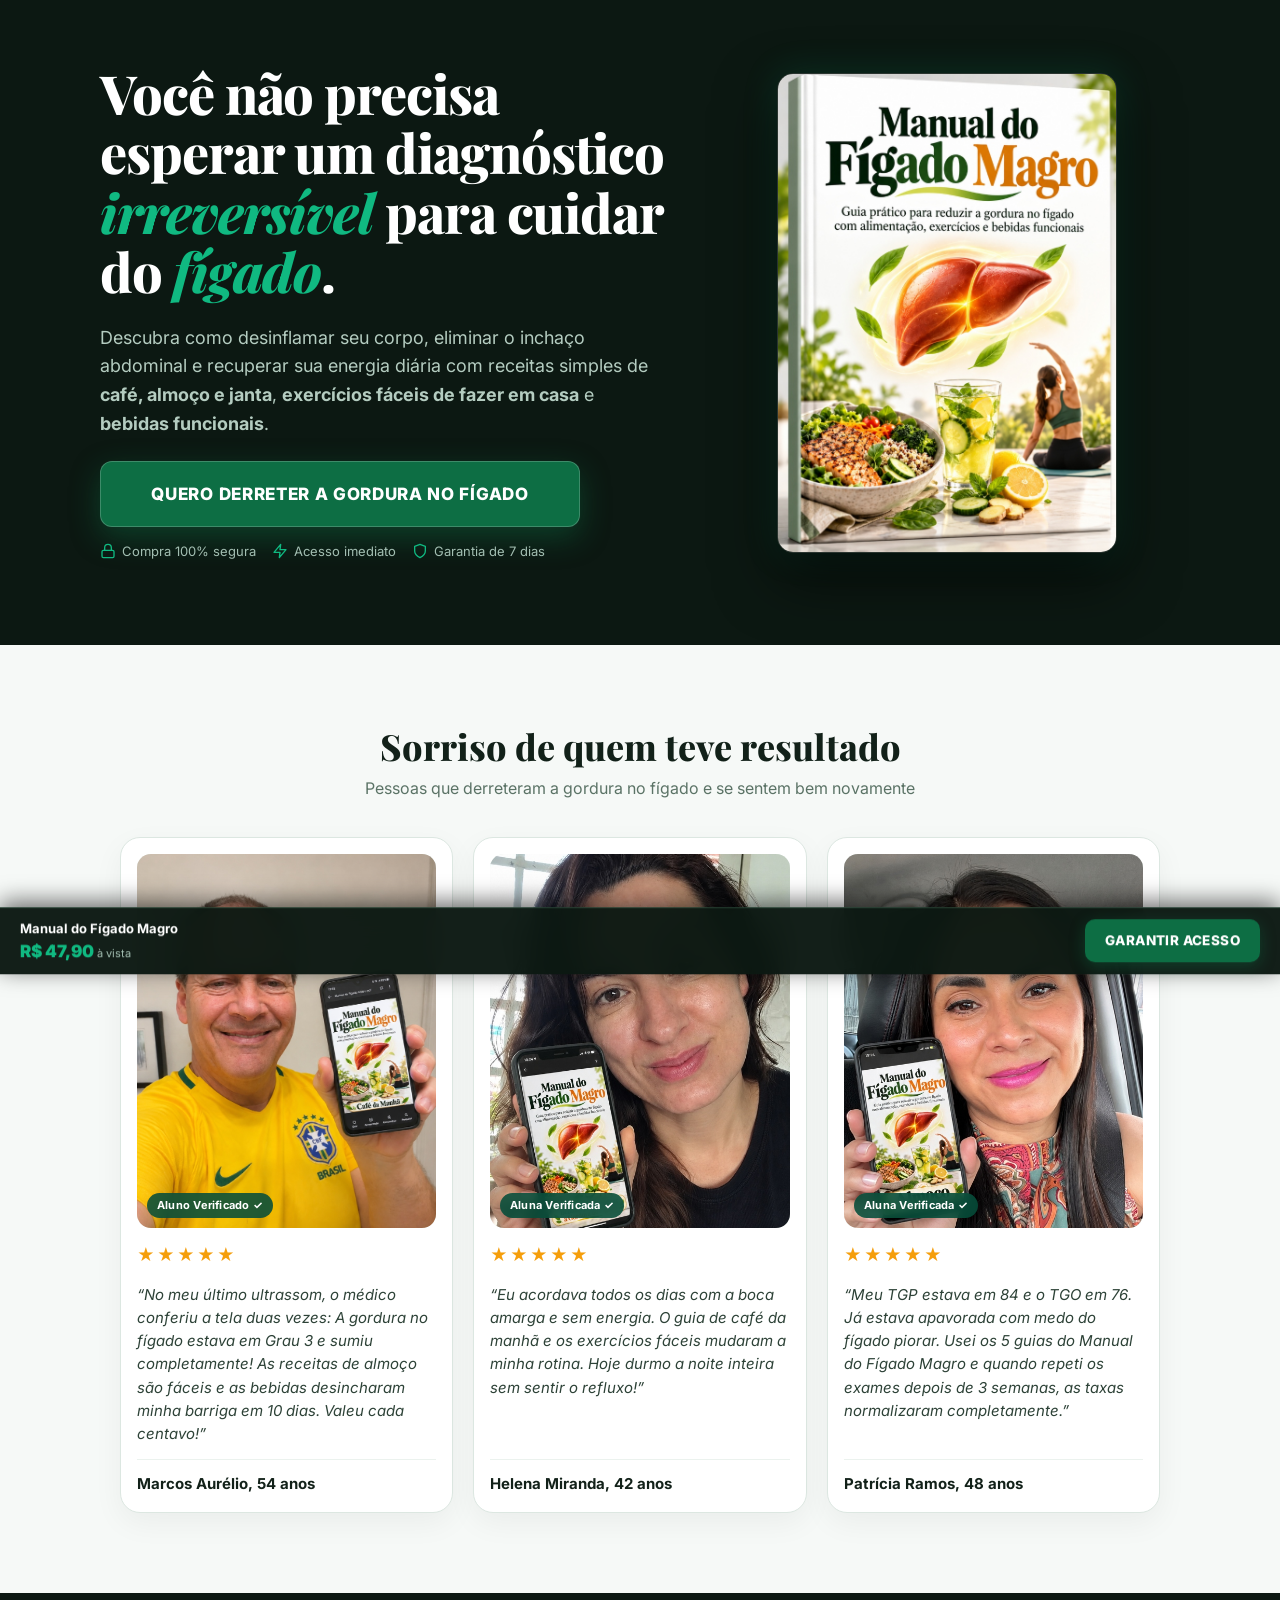
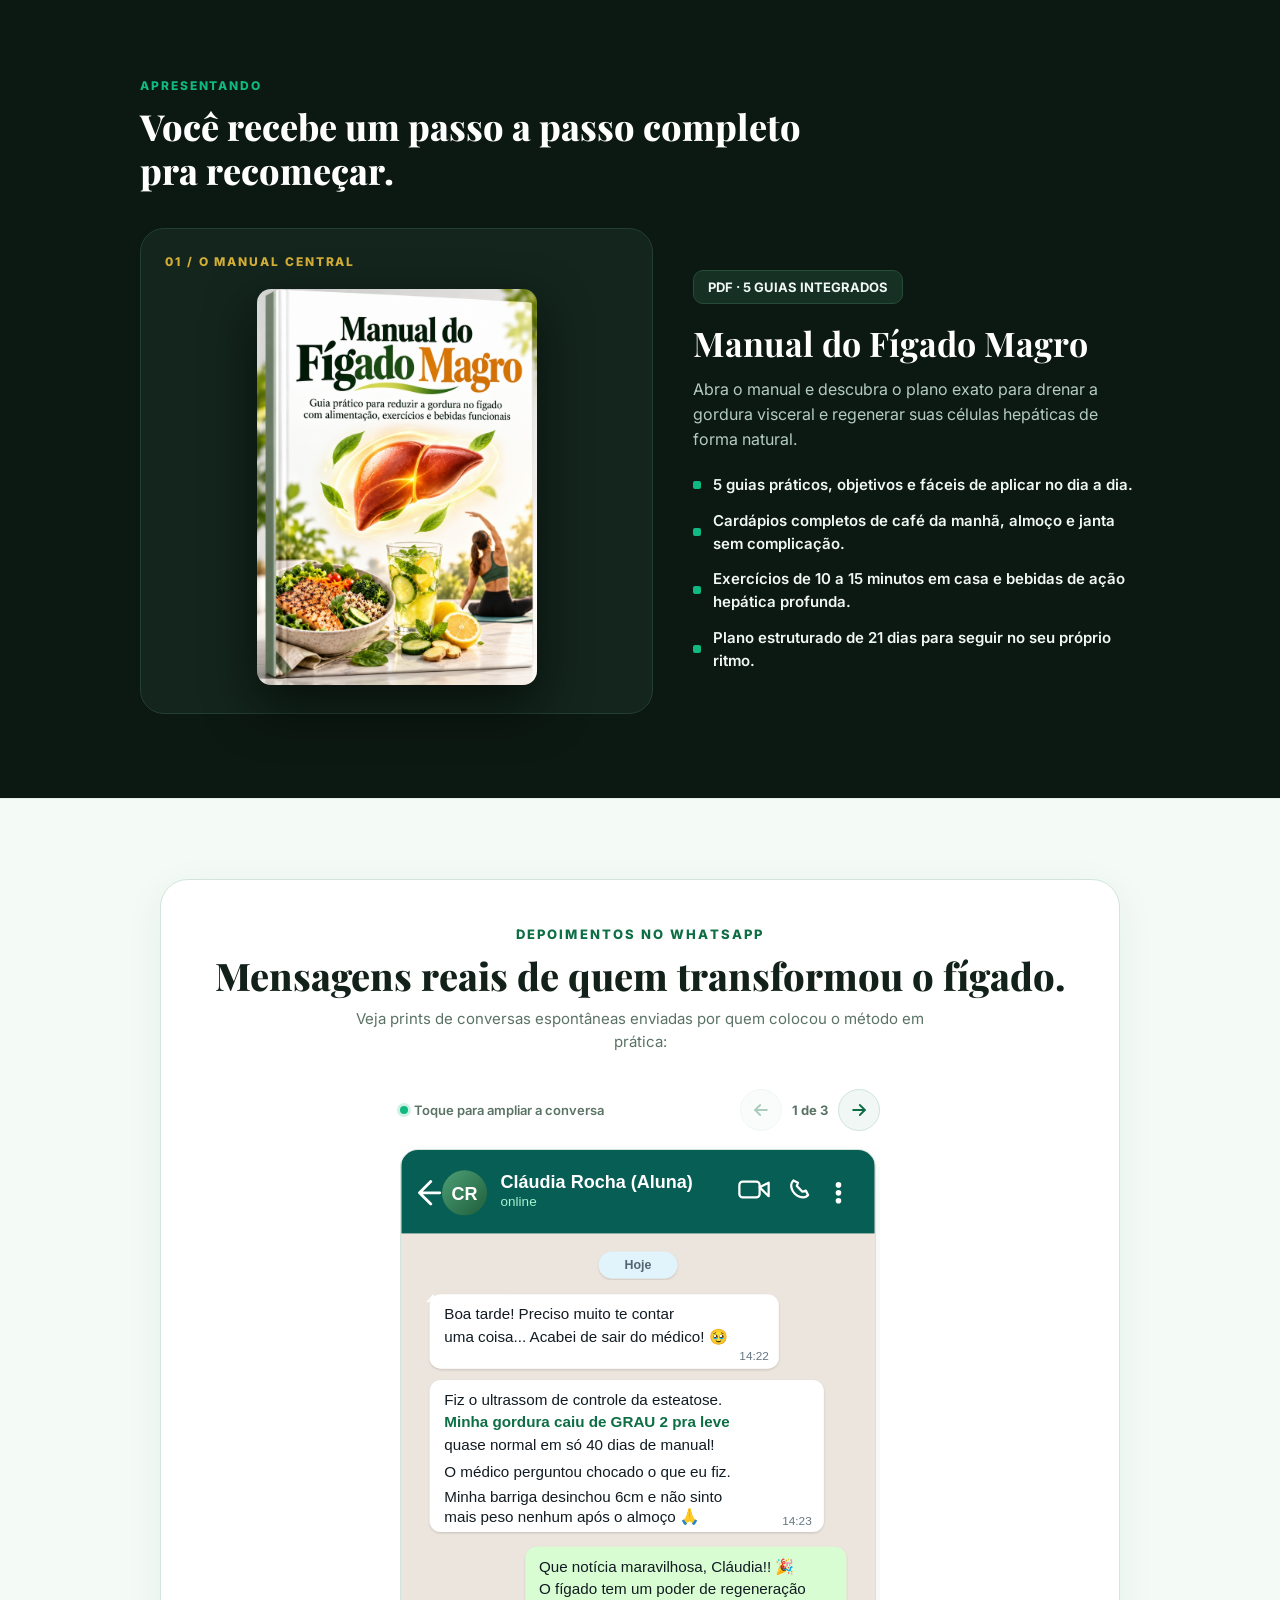
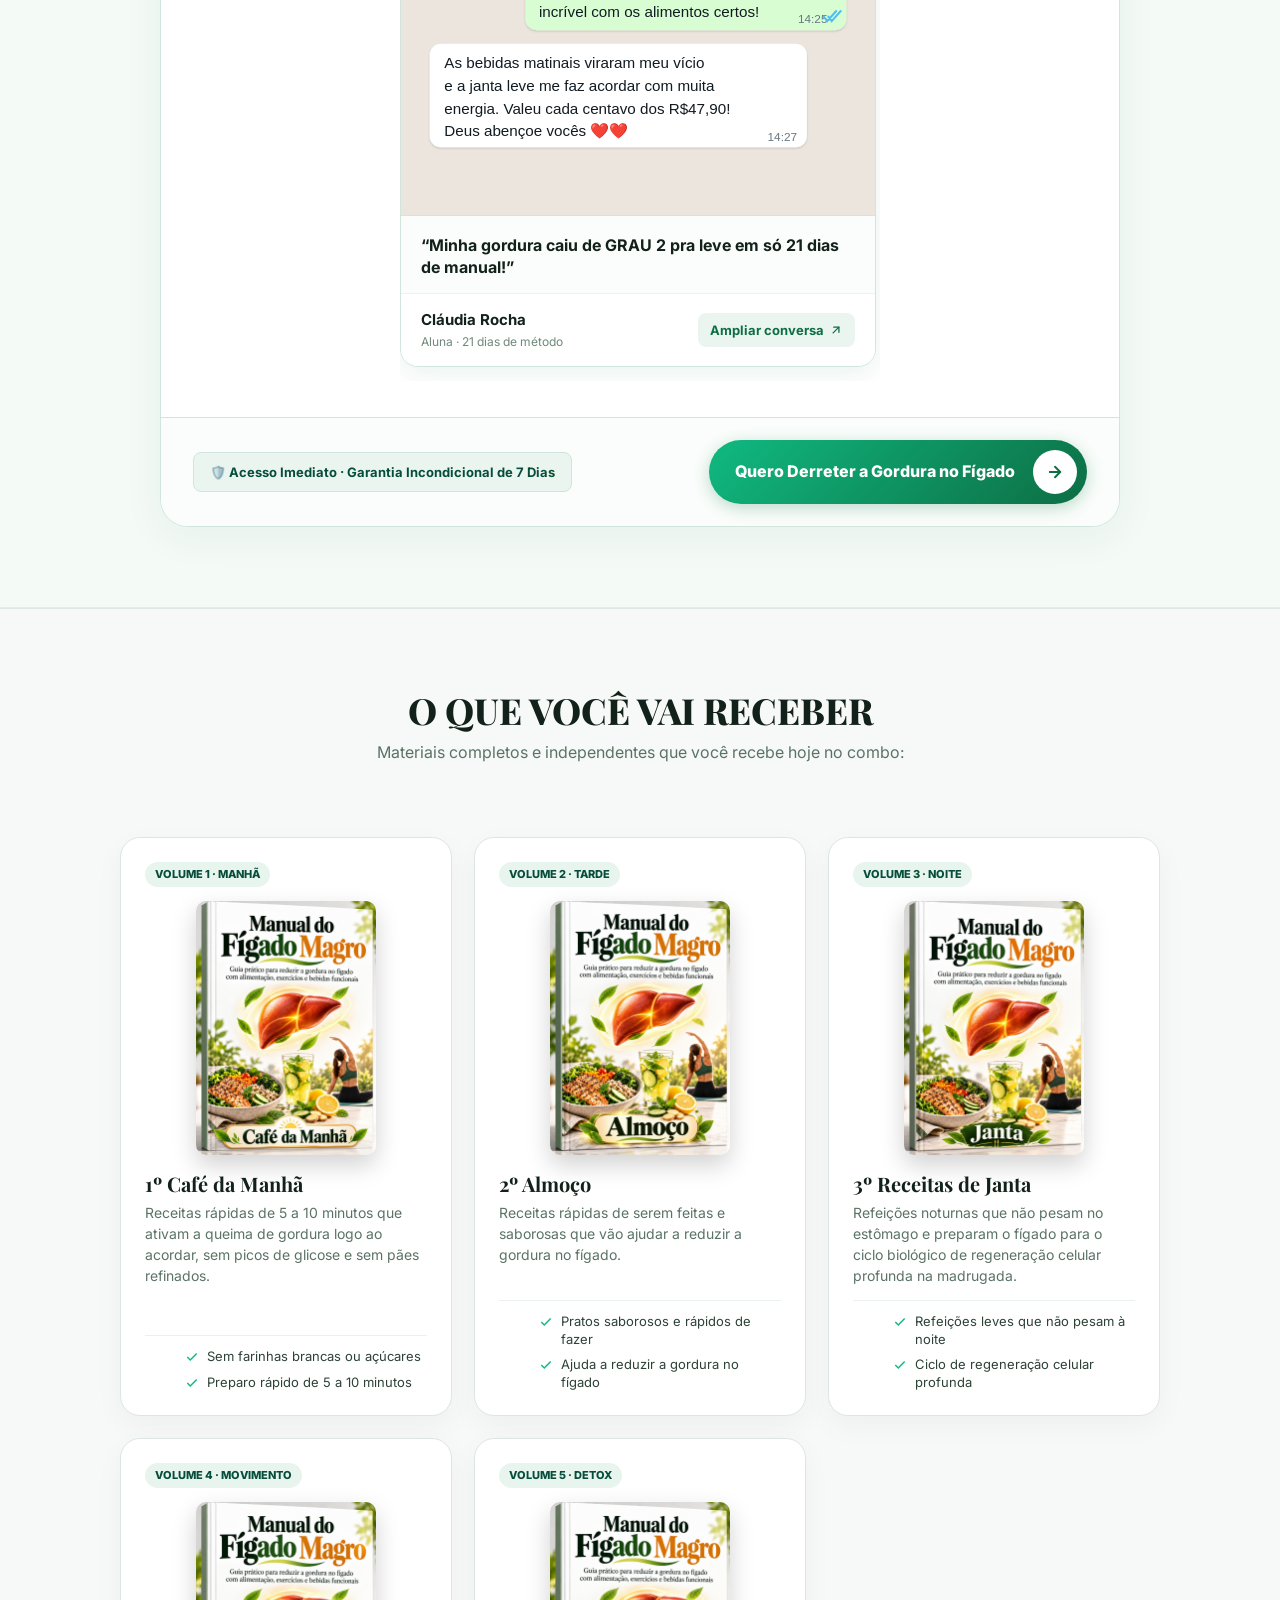
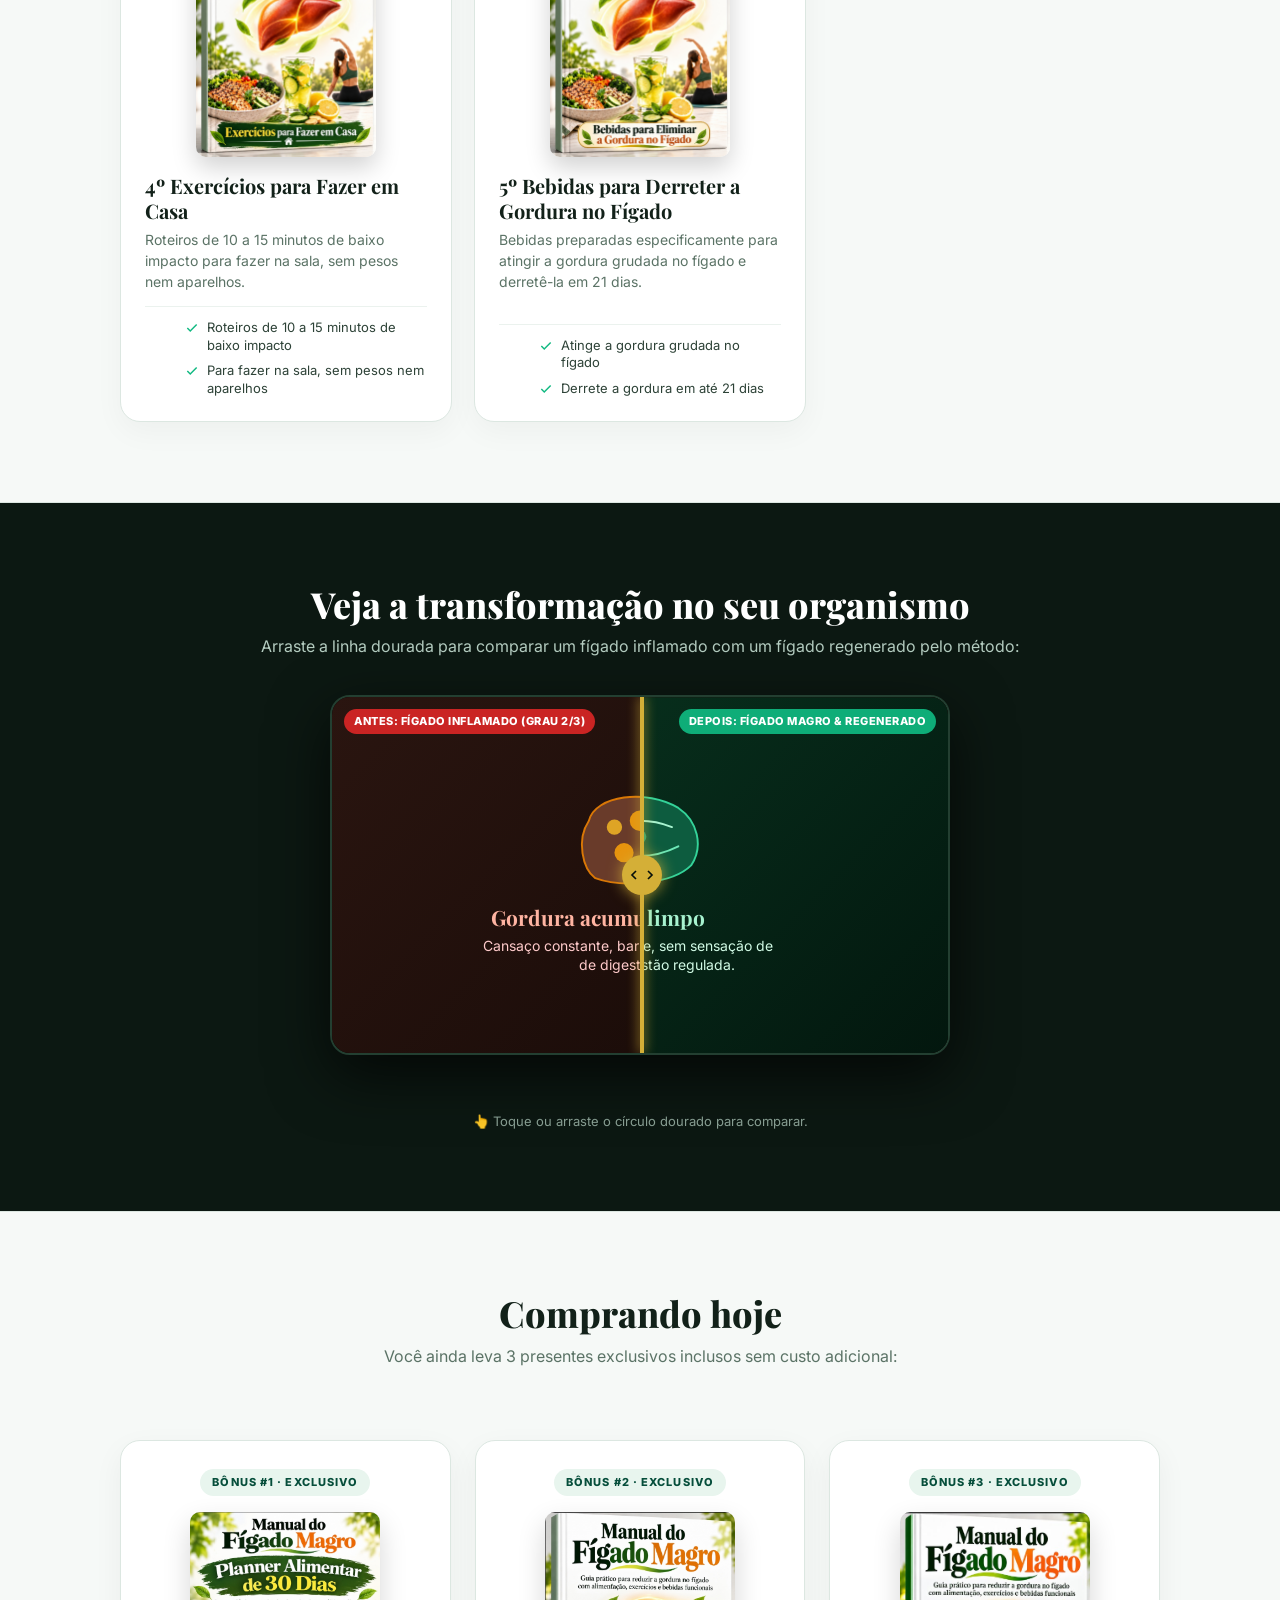
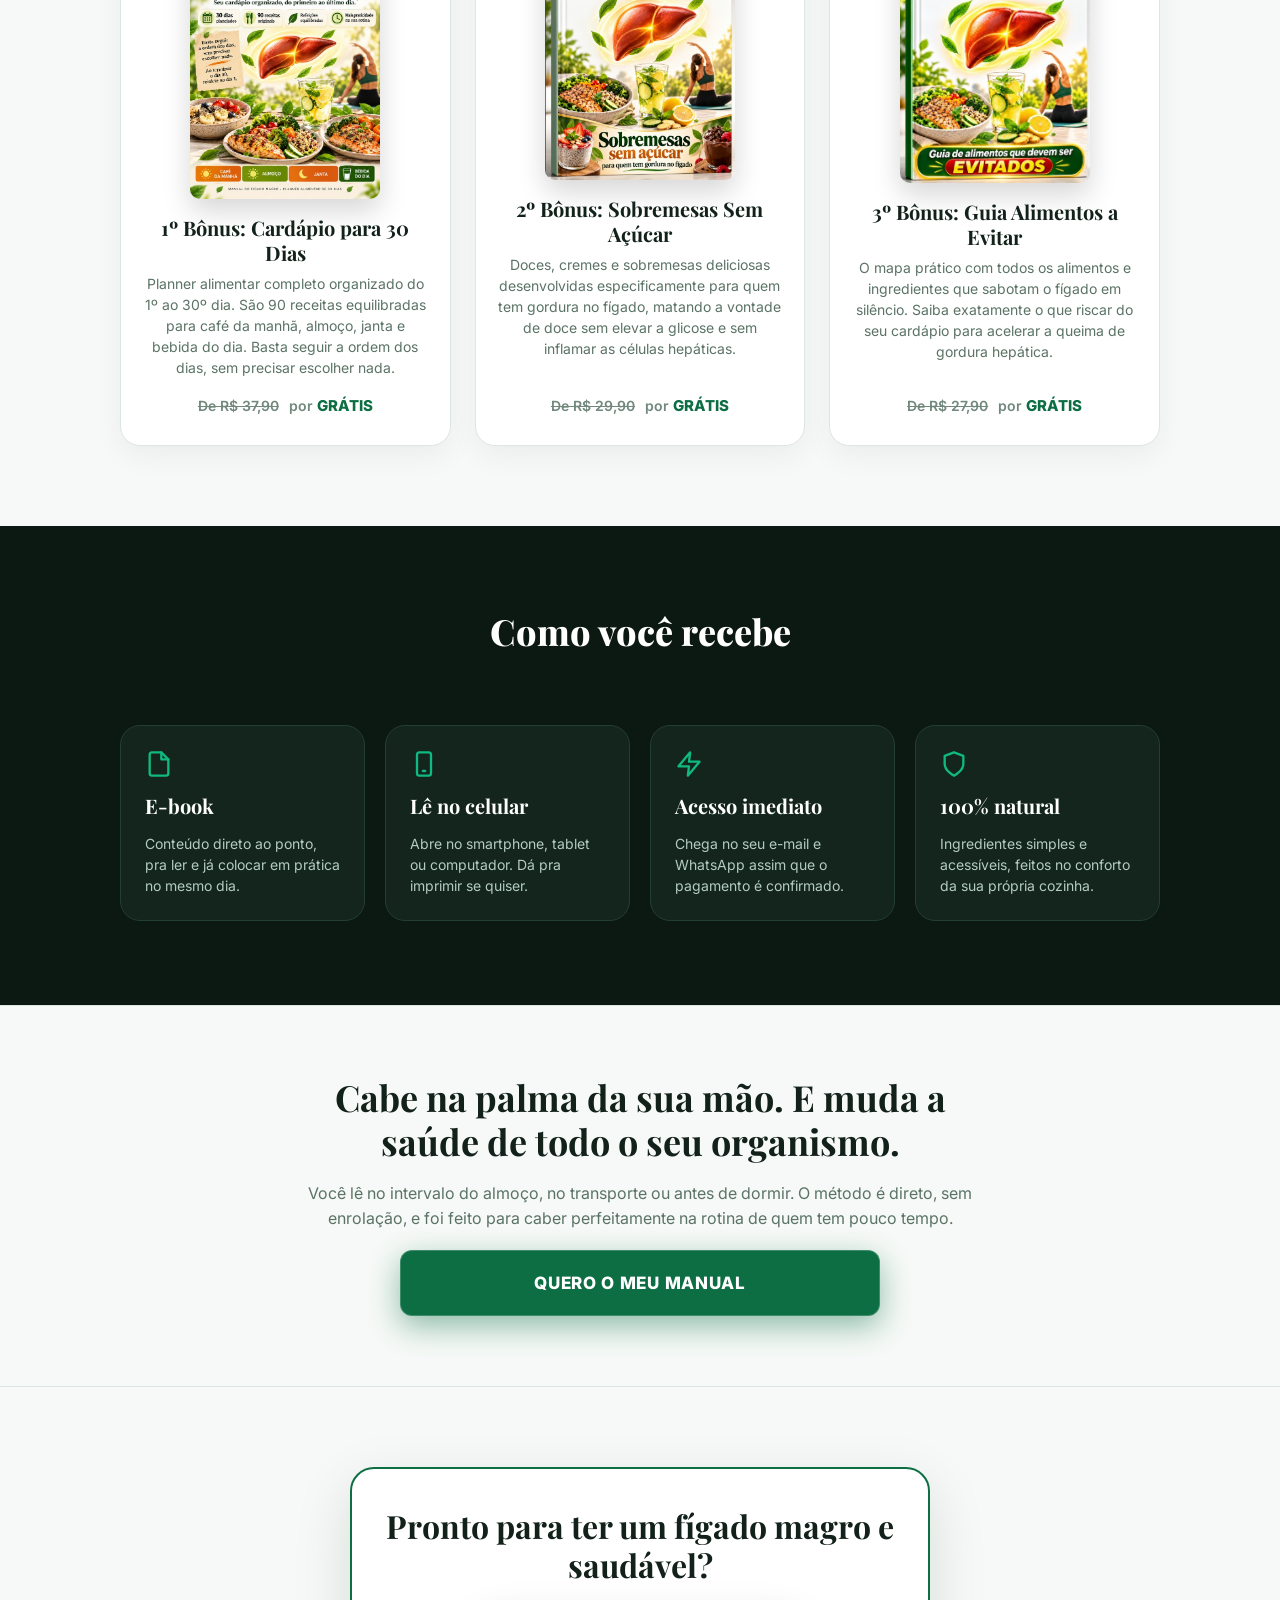
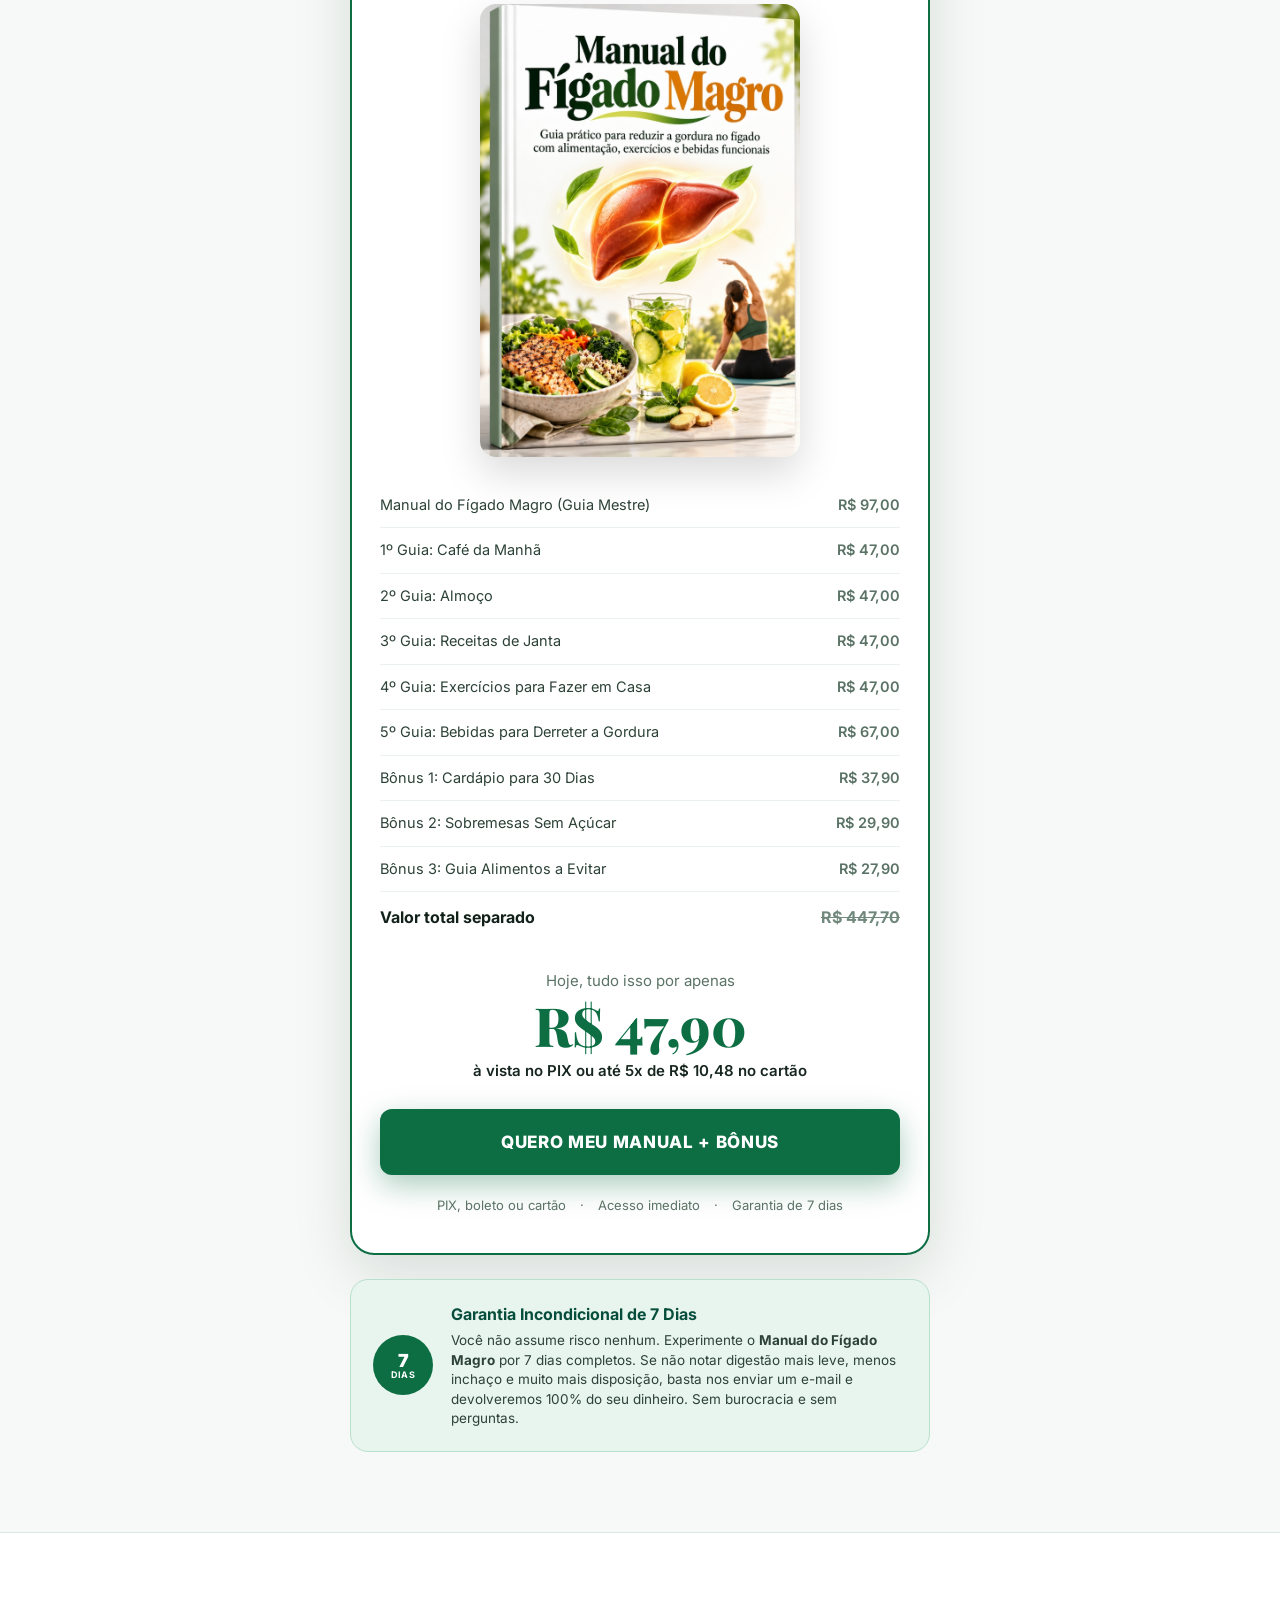
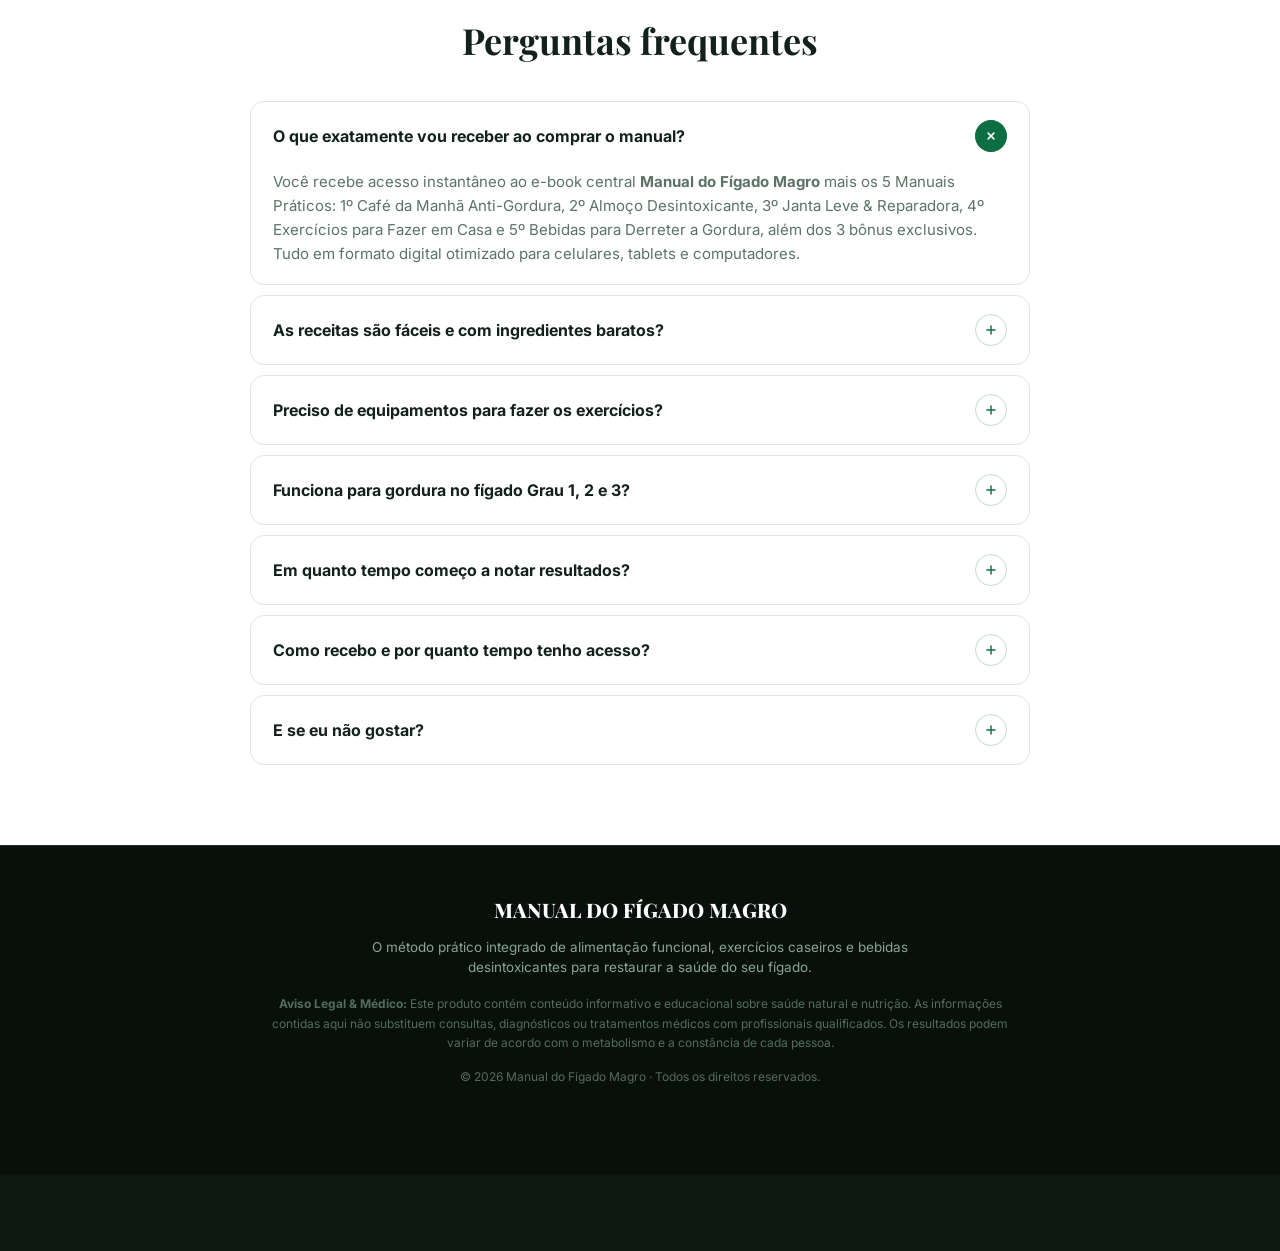
==== commit 3156db85: "Add files via upload" ====
--- a/site-completo-figado.html
+++ b/site-completo-figado.html
@@ -1,489 +1,625 @@
 ﻿<!DOCTYPE html>
 <html lang="pt-BR">
+
 <head>
   <meta charset="UTF-8">
-  <meta name="viewport" content="width=device-width, initial-scale=1.0">
-  <meta name="description" content="Manual do Fígado Magro: Guia prático definitivo para reduzir a gordura no fígado com alimentação saudável (café da manhã, almoço, janta), exercícios fáceis para fazer em casa e bebidas funcionais.">
-  <title>Manual do Fígado Magro | Guia Oficial para Reduzir a Gordura no Fígado</title>
-  
-  <!-- Google Fonts -->
+  <meta name="viewport" content="width=device-width, initial-scale=1.0, maximum-scale=5.0, viewport-fit=cover">
+  <meta name="theme-color" content="#0C1812">
+  <meta name="apple-mobile-web-app-capable" content="yes">
+  <meta name="apple-mobile-web-app-status-bar-style" content="black-translucent">
+  <meta name="description"
+    content="Manual do Fígado Magro: O guia prático para reduzir a gordura no fígado com alimentação saudável (café da manhã, almoço, janta), exercícios fáceis para fazer em casa e bebidas funcionais.">
+  <title>Manual do Fígado Magro — O Guia Oficial para Reduzir a Gordura no Fígado</title>
+
+  <!-- Google Fonts: Playfair Display + Inter (idêntico ao site de referência) -->
   <link rel="preconnect" href="https://fonts.googleapis.com">
   <link rel="preconnect" href="https://fonts.gstatic.com" crossorigin>
-  <link href="https://fonts.googleapis.com/css2?family=Playfair+Display:ital,wght@0,600;0,700;0,800;1,600&family=Plus+Jakarta+Sans:wght@400;500;600;700;800;900&display=swap" rel="stylesheet">
-  
+  <link
+    href="https://fonts.googleapis.com/css2?family=Playfair+Display:ital,wght@0,600;0,700;0,800;1,600;1,700&family=Inter:wght@400;500;600;700;800&display=swap"
+    rel="stylesheet">
+
   <style>
 /* ==========================================================================
-   MANUAL DO FÍGADO MAGRO - ESTILOS OFICIAIS DE ALTA CONVERSÃO
-   Paleta: Dark Health Luxury (Floresta Profundo, Dourado Ouro, Esmeralda e Branco)
+   MANUAL DO FÍGADO MAGRO — PÁGINA DE VENDAS OFICIAL
+   Design System inspirado em layout editorial de alta conversão
+   Tipografia: Playfair Display + Inter | Paleta: Deep Forest + Wellness Cream
    ========================================================================== */
 
-:root {
-  --bg-primary: #070d0a;
-  --bg-secondary: #0d1712;
-  --bg-card: #13221b;
-  --bg-card-hover: #192c23;
-  --bg-glass: rgba(19, 34, 27, 0.85);
-  
-  --gold-primary: #d4af37;
-  --gold-light: #f7e7a9;
-  --gold-glow: #e6b800;
-  --gold-dark: #997a15;
-  --gold-gradient: linear-gradient(135deg, #fae27a 0%, #d4af37 50%, #9e7b16 100%);
-  --gold-btn-gradient: linear-gradient(180deg, #fce072 0%, #dbad31 50%, #b8860b 100%);
-  
-  --emerald-accent: #10b981;
-  --emerald-light: #34d399;
-  --emerald-glow: rgba(16, 185, 129, 0.25);
-  --emerald-dark: #064e3b;
-  
-  --text-primary: #ffffff;
-  --text-secondary: #cbd5e1;
-  --text-muted: #94a3b8;
-  --text-gold: #f7e7a9;
-  
-  --border-light: rgba(212, 175, 55, 0.25);
-  --border-emerald: rgba(16, 185, 129, 0.25);
-  --border-card: rgba(255, 255, 255, 0.08);
-  
-  --shadow-gold: 0 10px 30px -5px rgba(212, 175, 55, 0.35);
-  --shadow-card: 0 15px 35px -5px rgba(0, 0, 0, 0.55);
-  --shadow-btn: 0 8px 25px rgba(212, 175, 55, 0.45);
-  --shadow-book: 0 18px 40px -10px rgba(0, 0, 0, 0.8), 0 0 25px rgba(212, 175, 55, 0.2);
-
-  --radius-sm: 8px;
-  --radius-md: 14px;
-  --radius-lg: 20px;
-  --radius-pill: 9999px;
-
-  --font-main: 'Plus Jakarta Sans', system-ui, -apple-system, BlinkMacSystemFont, 'Segoe UI', Roboto, sans-serif;
-  --font-serif: 'Playfair Display', Georgia, serif;
-}
-
-/* Reset Global */
 *, *::before, *::after {
   box-sizing: border-box;
-  margin: 0;
-  padding: 0;
 }
 
 html {
   scroll-behavior: smooth;
   font-size: 16px;
   -webkit-text-size-adjust: 100%;
+  text-size-adjust: 100%;
 }
 
 body {
-  background-color: var(--bg-primary);
-  color: var(--text-secondary);
-  font-family: var(--font-main);
-  line-height: 1.6;
+  margin: 0;
+  background: #0C1812;
+  color: #16261E;
+  font-family: 'Inter', system-ui, -apple-system, BlinkMacSystemFont, 'Segoe UI', Roboto, sans-serif;
+  line-height: 1.55;
+  -webkit-font-smoothing: antialiased;
+  -moz-osx-font-smoothing: grayscale;
   overflow-x: hidden;
-  position: relative;
-  -webkit-font-smoothing: antialiased;
-}
-
-/* Ambient Glow */
-body::before {
-  content: '';
-  position: absolute;
-  top: 0;
-  left: 50%;
-  transform: translateX(-50%);
-  width: 1100px;
-  height: 650px;
-  background: radial-gradient(circle, rgba(16, 185, 129, 0.14) 0%, rgba(212, 175, 55, 0.08) 40%, transparent 70%);
-  pointer-events: none;
-  z-index: 0;
-}
-
-/* Layout Utilities */
-.container {
-  width: 100%;
-  max-width: 1020px;
-  margin-left: auto;
-  margin-right: auto;
-  padding-left: 20px;
-  padding-right: 20px;
-  position: relative;
-  z-index: 1;
-}
-
-.text-center { text-align: center; }
-.text-gold { color: var(--gold-light); }
-.text-emerald { color: var(--emerald-accent); }
-.highlight-gold {
-  background: var(--gold-gradient);
-  -webkit-background-clip: text;
-  -webkit-text-fill-color: transparent;
-  font-weight: 800;
-}
-
-/* Top Urgency Bar */
+  padding-bottom: 76px; /* Espaço para a barra fixa mobile */
+}
+
+img {
+  max-width: 100%;
+  height: auto;
+  display: block;
+}
+
+a {
+  color: #10B981;
+  text-decoration: none;
+  transition: color 0.2s ease;
+}
+
+a:hover {
+  color: #34D399;
+}
+
+button {
+  font-family: inherit;
+  cursor: pointer;
+}
+
+/* --------------------------------------------------------------------------
+   BARRA SUPERIOR DE URGÊNCIA
+   -------------------------------------------------------------------------- */
 .top-bar {
-  background: linear-gradient(90deg, #0d1712 0%, #172c21 50%, #0d1712 100%);
-  border-bottom: 1px solid var(--border-light);
-  padding: 9px 15px;
+  background: #07100B;
+  border-bottom: 1px solid #1C3328;
+  padding: 9px 16px;
   text-align: center;
-  font-size: 0.85rem;
-  color: var(--gold-light);
+  font-size: 13px;
+  color: #D1E5DC;
   font-weight: 600;
-  letter-spacing: 0.5px;
-  position: relative;
-  z-index: 100;
-}
+  letter-spacing: 0.02em;
+}
+
 .top-bar-badge {
-  background: var(--gold-primary);
-  color: #070d0a;
-  font-size: 0.72rem;
+  background: #D4AF37;
+  color: #07100B;
+  font-size: 11px;
   font-weight: 800;
   text-transform: uppercase;
   padding: 3px 8px;
-  border-radius: var(--radius-pill);
+  border-radius: 9999px;
   margin-right: 8px;
   display: inline-block;
-}
-
-/* Hero Section */
-.hero {
-  padding: 42px 0 54px;
-  text-align: center;
-  position: relative;
-}
-
-.hero-pill {
+  vertical-align: middle;
+}
+
+/* --------------------------------------------------------------------------
+   SEÇÃO 1: HERO SECTION (DARK FOREST)
+   -------------------------------------------------------------------------- */
+.s2 {
+  background: #0C1812;
+  color: #F0F7F4;
+  padding: 64px 20px 84px;
+}
+
+.s3 {
+  max-width: 1080px;
+  margin: 0 auto;
+  display: flex;
+  flex-wrap: wrap;
+  gap: 48px;
+  align-items: center;
+}
+
+.s4 {
+  flex: 1 1 440px;
+  min-width: 0;
+  display: flex;
+  flex-direction: column;
+  gap: 22px;
+  max-width: 720px;
+  margin: 0 auto;
+}
+
+.s5 {
+  margin: 0;
+  font-family: 'Playfair Display', Georgia, serif;
+  font-size: clamp(32px, 4.8vw, 54px);
+  line-height: 1.1;
+  font-weight: 800;
+  letter-spacing: -0.02em;
+  color: #FFFFFF;
+}
+
+.s6 {
+  color: #10B981;
+  font-style: italic;
+}
+
+.s7 {
+  margin: 0;
+  font-size: 18px;
+  line-height: 1.6;
+  color: #B4CCC0;
+  max-width: 580px;
+}
+
+.hero-mock {
+  flex: 1 1 340px;
+  min-width: 0;
+  display: flex;
+  justify-content: center;
+  align-items: center;
+}
+
+.hero-img {
+  display: block;
+  width: min(340px, 100%);
+  height: auto;
+  border-radius: 16px;
+  box-shadow: 0 24px 60px rgba(0, 0, 0, 0.65), 0 0 35px rgba(16, 185, 129, 0.2);
+  border: 1px solid rgba(255, 255, 255, 0.12);
+  transition: transform 0.3s ease;
+}
+
+.hero-img:hover {
+  transform: translateY(-4px) scale(1.02);
+}
+
+.s8 {
+  display: flex;
+  flex-direction: column;
+  gap: 14px;
+  align-items: flex-start;
+}
+
+.s9 {
   display: inline-flex;
   align-items: center;
-  gap: 8px;
-  background: rgba(212, 175, 55, 0.12);
-  border: 1px solid var(--border-light);
-  color: var(--gold-light);
-  padding: 6px 18px;
-  border-radius: var(--radius-pill);
-  font-size: 0.82rem;
-  font-weight: 700;
-  text-transform: uppercase;
-  letter-spacing: 1px;
-  margin-bottom: 20px;
-  box-shadow: 0 0 20px rgba(212, 175, 55, 0.15);
-}
-
-.hero-title {
-  font-size: clamp(1.9rem, 4.8vw, 2.9rem);
-  font-weight: 900;
-  color: var(--text-primary);
-  line-height: 1.2;
-  margin-bottom: 18px;
-  letter-spacing: -0.5px;
-}
-
-.hero-subtitle {
-  font-size: clamp(1.05rem, 2.2vw, 1.25rem);
-  color: var(--text-secondary);
-  max-width: 820px;
-  margin: 0 auto 32px;
-  font-weight: 400;
-  line-height: 1.6;
-}
-
-/* Master Cover Showcase in Hero */
-.hero-book-showcase {
-  max-width: 780px;
-  margin: 0 auto 32px;
-  position: relative;
-}
-
-.hero-book-card {
-  background: linear-gradient(180deg, rgba(25, 46, 36, 0.92) 0%, rgba(13, 23, 18, 0.96) 100%);
-  border: 2px solid var(--border-light);
-  border-radius: var(--radius-lg);
-  padding: 32px 24px;
-  box-shadow: var(--shadow-card), 0 0 50px rgba(16, 185, 129, 0.18);
-  position: relative;
-  overflow: hidden;
-}
-
-.hero-book-card::after {
-  content: '';
-  position: absolute;
-  top: 0;
-  left: 0;
-  right: 0;
-  height: 3px;
-  background: var(--gold-gradient);
-}
-
-.master-cover-wrapper {
-  display: flex;
-  justify-content: center;
-  align-items: center;
-  margin-bottom: 24px;
-  position: relative;
-}
-
-.master-cover-img {
-  width: 100%;
-  max-width: 330px;
-  height: auto;
-  border-radius: 12px;
-  box-shadow: var(--shadow-book);
-  transition: transform 0.4s ease, box-shadow 0.4s ease;
-  border: 1px solid rgba(255, 255, 255, 0.15);
-}
-
-.master-cover-img:hover {
-  transform: translateY(-6px) scale(1.02);
-  box-shadow: 0 25px 50px -10px rgba(0, 0, 0, 0.9), 0 0 35px rgba(212, 175, 55, 0.4);
-}
-
-.master-badge-floating {
-  position: absolute;
-  top: 15px;
-  right: calc(50% - 210px);
-  background: var(--gold-gradient);
-  color: #070d0a;
-  font-weight: 900;
-  font-size: 0.8rem;
-  padding: 8px 14px;
-  border-radius: var(--radius-pill);
-  box-shadow: 0 6px 18px rgba(0, 0, 0, 0.4);
-  text-transform: uppercase;
-  letter-spacing: 0.5px;
-  display: flex;
-  align-items: center;
-  gap: 6px;
-}
-
-.hero-bundle-banner {
-  background: rgba(0, 0, 0, 0.35);
-  border: 1px solid var(--border-emerald);
-  border-radius: var(--radius-md);
-  padding: 14px 18px;
-  display: flex;
-  flex-wrap: wrap;
-  justify-content: center;
-  align-items: center;
-  gap: 12px;
-  margin-bottom: 20px;
-}
-
-.hero-bundle-banner span {
-  font-size: 0.9rem;
-  color: var(--gold-light);
-  font-weight: 700;
-  display: flex;
-  align-items: center;
-  gap: 6px;
-}
-
-.hero-features-list {
-  display: flex;
-  flex-wrap: wrap;
   justify-content: center;
   gap: 10px;
-}
-
-.feature-tag {
-  background: rgba(255, 255, 255, 0.05);
-  border: 1px solid var(--border-card);
+  background: #0D6E44;
+  color: #FFFFFF;
+  text-decoration: none;
+  font-weight: 800;
+  font-size: 17px;
+  letter-spacing: 0.04em;
+  text-transform: uppercase;
+  padding: 19px 34px;
+  border-radius: 12px;
+  box-shadow: 0 10px 30px rgba(13, 110, 68, 0.45);
+  transition: all 0.25s ease;
+  width: 100%;
+  max-width: 480px;
+  text-align: center;
+  border: 1px solid rgba(255, 255, 255, 0.2);
+}
+
+.s9:hover {
+  background: #0F7F4F;
+  color: #FFFFFF;
+  transform: translateY(-2px);
+  box-shadow: 0 14px 38px rgba(13, 110, 68, 0.6);
+}
+
+.s10 {
+  display: flex;
+  flex-wrap: wrap;
+  gap: 16px;
+  font-size: 13px;
+  color: #A3BFB2;
+}
+
+.s11 {
+  display: inline-flex;
+  align-items: center;
+  gap: 6px;
+}
+
+/* --------------------------------------------------------------------------
+   SEÇÃO 2: RESULTADOS REAIS & PROVA SOCIAL (LIGHT CREAM)
+   -------------------------------------------------------------------------- */
+.s81 {
+  padding: 80px 20px;
+  background: #F6F9F7;
+  color: #16261E;
+}
+
+.s90 {
+  max-width: 1040px;
+  margin: 0 auto;
+  display: flex;
+  flex-direction: column;
+  gap: 36px;
+}
+
+.s91 {
+  margin: 0;
+  font-family: 'Playfair Display', Georgia, serif;
+  font-size: clamp(26px, 3.8vw, 36px);
+  line-height: 1.2;
+  font-weight: 800;
+  color: #122119;
+  text-align: center;
+}
+
+.s91-sub {
+  margin: 8px 0 0;
+  font-size: 16px;
+  color: #5B7366;
+  text-align: center;
+  font-weight: 400;
+}
+
+.results-grid {
+  display: grid;
+  grid-template-columns: repeat(auto-fit, minmax(290px, 1fr));
+  gap: 20px;
+}
+
+.result-card {
+  background: #FFFFFF;
+  border: 1px solid #DCE7E1;
+  border-radius: 20px;
+  padding: 16px;
+  box-shadow: 0 10px 30px rgba(12, 24, 18, 0.05);
+  display: flex;
+  flex-direction: column;
+  justify-content: space-between;
+  gap: 14px;
+  transition: transform 0.2s ease, box-shadow 0.2s ease;
+}
+
+.result-card:hover {
+  transform: translateY(-3px);
+  box-shadow: 0 16px 36px rgba(12, 24, 18, 0.09);
+}
+
+.result-photo-wrap {
+  position: relative;
+  width: 100%;
+  aspect-ratio: 4 / 5;
+  border-radius: 14px;
+  overflow: hidden;
+  background: #E8F5EE;
+}
+
+.result-photo {
+  width: 100%;
+  height: 100%;
+  object-fit: cover;
+  object-position: center 20%;
+  display: block;
+}
+
+.result-photo-badge {
+  position: absolute;
+  bottom: 10px;
+  left: 10px;
+  background: rgba(6, 78, 59, 0.88);
+  backdrop-filter: blur(4px);
+  color: #FFFFFF;
+  font-size: 11px;
+  font-weight: 700;
+  padding: 4px 10px;
+  border-radius: 999px;
+  letter-spacing: 0.02em;
+}
+
+.result-stars {
+  color: #F59E0B;
+  font-size: 17px;
+  letter-spacing: 2px;
+}
+
+.result-text {
+  margin: 0;
+  font-size: 15px;
+  line-height: 1.55;
+  color: #2D4237;
+  font-style: italic;
+  flex: 1;
+}
+
+.result-author {
+  display: flex;
+  align-items: center;
+  gap: 12px;
+  border-top: 1px solid #EBF2EE;
+  padding-top: 12px;
+}
+
+.result-info h5 {
+  margin: 0;
+  font-size: 15px;
+  font-weight: 700;
+  color: #122119;
+}
+
+/* --------------------------------------------------------------------------
+   SEÇÃO 3: APRESENTANDO O MANUAL (DARK FOREST)
+   -------------------------------------------------------------------------- */
+.s48 {
+  padding: 84px 20px;
+  background: #0C1812;
+  color: #F0F7F4;
+}
+
+.pres {
+  max-width: 1000px;
+  margin: 0 auto;
+  display: flex;
+  flex-direction: column;
+  gap: 36px;
+}
+
+.pres-head {
+  display: flex;
+  flex-direction: column;
+  gap: 10px;
+  max-width: 680px;
+}
+
+.s78 {
+  margin: 0;
+  font-size: 12px;
+  font-weight: 800;
+  letter-spacing: 0.16em;
+  text-transform: uppercase;
+  color: #10B981;
+}
+
+.s79 {
+  margin: 0;
+  font-family: 'Playfair Display', Georgia, serif;
+  font-size: clamp(26px, 3.8vw, 36px);
+  line-height: 1.2;
+  font-weight: 800;
+  color: #FFFFFF;
+}
+
+.pres-grid {
+  display: grid;
+  grid-template-columns: minmax(0, 1.15fr) minmax(0, 1fr);
+  gap: 40px;
+  align-items: center;
+}
+
+.pres-card {
+  margin: 0;
+  background: #13251D;
+  border: 1px solid #233F31;
+  border-radius: 24px;
+  padding: 24px 24px 28px;
+  display: flex;
+  flex-direction: column;
+  gap: 18px;
+}
+
+.pres-label {
+  font-size: 12px;
+  font-weight: 800;
+  letter-spacing: 0.16em;
+  text-transform: uppercase;
+  color: #D4AF37;
+}
+
+.pres-img {
+  display: block;
+  width: 100%;
+  max-width: 280px;
+  margin: 0 auto;
+  height: auto;
+  border-radius: 14px;
+  box-shadow: 0 20px 50px rgba(0, 0, 0, 0.6);
+}
+
+.pres-body {
+  display: flex;
+  flex-direction: column;
+  align-items: flex-start;
+  gap: 14px;
+}
+
+.pres-pill {
+  font-size: 13px;
+  font-weight: 700;
+  color: #F0F7F4;
+  background: #173024;
+  border: 1px solid #284C3A;
+  border-radius: 10px;
   padding: 6px 14px;
-  border-radius: var(--radius-pill);
-  font-size: 0.85rem;
-  color: var(--text-secondary);
-  display: flex;
-  align-items: center;
-  gap: 6px;
-}
-
-.feature-tag svg {
-  color: var(--emerald-accent);
-}
-
-/* Call to Action Buttons */
-.cta-wrapper {
-  margin: 28px 0 16px;
-}
-
-.btn-cta {
-  display: inline-flex;
-  align-items: center;
-  justify-content: center;
+}
+
+.pres-title {
+  margin: 6px 0 0;
+  font-family: 'Playfair Display', Georgia, serif;
+  font-size: clamp(26px, 3.2vw, 34px);
+  line-height: 1.15;
+  color: #FFFFFF;
+}
+
+.pres-sub {
+  margin: 0;
+  font-size: 16px;
+  color: #B4CCC0;
+  line-height: 1.55;
+}
+
+.pres-list {
+  list-style: none;
+  margin: 8px 0 0;
+  padding: 0;
+  display: flex;
+  flex-direction: column;
   gap: 12px;
-  background: var(--gold-btn-gradient);
-  color: #0b1410;
-  font-size: 1.18rem;
-  font-weight: 900;
+}
+
+.pres-list li {
+  display: flex;
+  align-items: center;
+  gap: 12px;
+  font-size: 15px;
+  font-weight: 600;
+  color: #F0F7F4;
+}
+
+.pres-list li::before {
+  content: "";
+  flex: 0 0 8px;
+  height: 8px;
+  border-radius: 2px;
+  background: #10B981;
+}
+
+/* --------------------------------------------------------------------------
+   SEÇÃO 4: DENTRO DO MANUAL — OS 5 GUIAS PRÁTICOS (LIGHT CREAM)
+   -------------------------------------------------------------------------- */
+.learn {
+  max-width: 1080px;
+  margin: 0 auto;
+  display: grid;
+  grid-template-columns: minmax(0, 1fr) minmax(0, 1.25fr);
+  gap: 48px;
+  align-items: center;
+}
+
+.learn-img {
+  display: block;
+  width: 100%;
+  max-width: 380px;
+  margin: 0 auto;
+  height: auto;
+  border-radius: 20px;
+  box-shadow: 0 20px 50px rgba(12, 24, 18, 0.12);
+}
+
+.learn-body {
+  display: flex;
+  flex-direction: column;
+}
+
+.learn-eyebrow {
+  margin: 0 0 10px;
+  font-size: 12px;
+  font-weight: 800;
+  letter-spacing: 0.16em;
   text-transform: uppercase;
-  letter-spacing: 0.5px;
-  padding: 21px 40px;
-  border-radius: var(--radius-pill);
-  text-decoration: none;
-  box-shadow: var(--shadow-btn);
-  transition: all 0.3s ease;
-  position: relative;
-  overflow: hidden;
-  border: 1px solid rgba(255, 255, 255, 0.5);
-  cursor: pointer;
-  width: 100%;
-  max-width: 540px;
-}
-
-.btn-cta:hover {
-  transform: translateY(-3px) scale(1.02);
-  box-shadow: 0 14px 40px rgba(212, 175, 55, 0.6);
-}
-
-.btn-cta::before {
-  content: '';
-  position: absolute;
-  top: -50%;
-  left: -50%;
-  width: 200%;
-  height: 200%;
-  background: linear-gradient(
-    60deg,
-    transparent,
-    rgba(255, 255, 255, 0.4),
-    transparent
-  );
-  transform: rotate(45deg);
-  animation: shine 3.5s infinite;
-}
-
-@keyframes shine {
-  0% { transform: translateX(-100%) rotate(45deg); }
-  20%, 100% { transform: translateX(100%) rotate(45deg); }
-}
-
-.cta-subtext {
-  font-size: 0.86rem;
-  color: var(--text-muted);
-  display: flex;
-  align-items: center;
-  justify-content: center;
-  gap: 18px;
-  margin-top: 10px;
-  flex-wrap: wrap;
-}
-
-.cta-subtext span {
-  display: inline-flex;
-  align-items: center;
-  gap: 5px;
-}
-
-/* Section Header Shared */
-.section-header {
+  color: #0D6E44;
+}
+
+.learn-h {
+  margin: 0 0 12px;
+  font-family: 'Playfair Display', Georgia, serif;
+  font-size: clamp(26px, 3.8vw, 36px);
+  line-height: 1.15;
+  color: #122119;
+}
+
+.learn-intro {
+  margin: 0;
+  padding-bottom: 20px;
+  border-bottom: 1px solid #DCE7E1;
+  font-size: 16px;
+  line-height: 1.55;
+  color: #5B7366;
+}
+
+.learn-list {
+  list-style: none;
+  margin: 0;
+  padding: 0;
+}
+
+.learn-row {
+  display: grid;
+  grid-template-columns: 110px 1fr;
+  gap: 16px;
+  align-items: start;
+  padding: 18px 0;
+  border-bottom: 1px solid #DCE7E1;
+}
+
+.learn-pill {
+  justify-self: start;
+  font-size: 12px;
+  font-weight: 700;
+  color: #064E3B;
+  background: #E8F5EE;
+  border-radius: 8px;
+  padding: 6px 10px;
+  white-space: nowrap;
+}
+
+.learn-title {
+  margin: 0 0 4px;
+  font-family: 'Playfair Display', Georgia, serif;
+  font-size: 19px;
+  line-height: 1.25;
+  color: #122119;
+}
+
+.learn-desc {
+  margin: 0;
+  font-size: 14px;
+  line-height: 1.45;
+  color: #5B7366;
+}
+
+.learn-foot {
+  margin: 18px 0 0;
   text-align: center;
-  margin-bottom: 42px;
-}
-
-.section-label {
-  font-size: 0.8rem;
-  font-weight: 800;
-  text-transform: uppercase;
-  letter-spacing: 2px;
-  color: var(--gold-primary);
-  margin-bottom: 8px;
-  display: block;
-}
-
-.section-title {
-  font-size: clamp(1.65rem, 3.6vw, 2.3rem);
-  font-weight: 800;
-  color: var(--text-primary);
-  line-height: 1.25;
-  margin-bottom: 12px;
-}
-
-.section-desc {
-  font-size: 1.05rem;
-  color: var(--text-secondary);
-  max-width: 720px;
-  margin: 0 auto;
-}
-
-/* ==========================================================================
-   SEÇÃO DOS 5 PRODUTOS INCLUSOS NO MANUAL DO FÍGADO MAGRO
-   ========================================================================== */
+  font-size: 14px;
+  color: #5B7366;
+}
+
+/* --------------------------------------------------------------------------
+   VITRINE DOS 5 PRODUTOS COM CAPAS (LIGHT CREAM)
+   -------------------------------------------------------------------------- */
 .bundle-showcase-section {
-  padding: 70px 0;
-  background: linear-gradient(180deg, var(--bg-primary) 0%, var(--bg-secondary) 100%);
-  border-top: 1px solid var(--border-card);
-  border-bottom: 1px solid var(--border-card);
-  position: relative;
-}
-
-.bundle-master-intro {
-  max-width: 860px;
-  margin: 0 auto 45px;
-  background: var(--bg-glass);
-  border: 1px solid var(--border-light);
-  border-radius: var(--radius-lg);
-  padding: 30px;
-  display: flex;
-  align-items: center;
-  gap: 30px;
-  box-shadow: var(--shadow-card);
-}
-
-.bundle-master-img {
-  width: 140px;
-  height: auto;
-  border-radius: 8px;
-  box-shadow: var(--shadow-book);
-  flex-shrink: 0;
-}
-
-.bundle-master-text h3 {
-  font-size: 1.45rem;
-  color: var(--gold-light);
-  font-weight: 800;
-  margin-bottom: 8px;
-}
-
-.bundle-master-text p {
-  font-size: 0.98rem;
-  color: var(--text-secondary);
-  line-height: 1.55;
-}
-
-/* Grid com os 5 Guias */
+  padding: 80px 20px;
+  background: #F6F9F7;
+  border-top: 1px solid #DCE7E1;
+  border-bottom: 1px solid #DCE7E1;
+}
+
 .bundle-grid {
   display: grid;
-  grid-template-columns: repeat(auto-fit, minmax(300px, 1fr));
-  gap: 26px;
-  margin-bottom: 45px;
+  grid-template-columns: repeat(auto-fit, minmax(280px, 1fr));
+  gap: 22px;
+  margin-top: 36px;
 }
 
 .bundle-card {
-  background: var(--bg-card);
-  border: 1px solid var(--border-card);
-  border-radius: var(--radius-md);
+  background: #FFFFFF;
+  border: 1px solid #DCE7E1;
+  border-radius: 20px;
   padding: 24px;
   display: flex;
   flex-direction: column;
-  transition: transform 0.3s ease, border-color 0.3s ease, box-shadow 0.3s ease;
-  position: relative;
+  box-shadow: 0 10px 30px rgba(12, 24, 18, 0.04);
+  transition: transform 0.25s ease, box-shadow 0.25s ease, border-color 0.25s ease;
 }
 
 .bundle-card:hover {
-  transform: translateY(-6px);
-  border-color: var(--gold-primary);
-  box-shadow: 0 16px 35px rgba(0, 0, 0, 0.5), 0 0 20px rgba(212, 175, 55, 0.15);
-  background: var(--bg-card-hover);
+  transform: translateY(-4px);
+  border-color: #10B981;
+  box-shadow: 0 16px 40px rgba(13, 110, 68, 0.1);
 }
 
 .bundle-card-badge {
   display: inline-block;
   align-self: flex-start;
-  background: rgba(16, 185, 129, 0.15);
-  border: 1px solid var(--border-emerald);
-  color: var(--emerald-light);
-  font-size: 0.74rem;
+  background: #E8F5EE;
+  color: #064E3B;
+  font-size: 11px;
   font-weight: 800;
   text-transform: uppercase;
-  padding: 3px 10px;
-  border-radius: var(--radius-pill);
+  padding: 4px 10px;
+  border-radius: 9999px;
   margin-bottom: 14px;
 }
 
@@ -491,151 +627,87 @@
   display: flex;
   justify-content: center;
   align-items: center;
-  margin-bottom: 18px;
-  padding: 10px 0;
+  margin-bottom: 16px;
 }
 
 .bundle-card-img {
   width: 100%;
-  max-width: 210px;
+  max-width: 180px;
   height: auto;
-  border-radius: 8px;
-  box-shadow: 0 10px 25px rgba(0, 0, 0, 0.6);
+  border-radius: 10px;
+  box-shadow: 0 10px 25px rgba(0, 0, 0, 0.18);
   transition: transform 0.3s ease;
 }
 
 .bundle-card:hover .bundle-card-img {
-  transform: scale(1.04);
+  transform: scale(1.03);
 }
 
 .bundle-card-title {
-  font-size: 1.25rem;
-  font-weight: 800;
-  color: var(--text-primary);
-  margin-bottom: 8px;
-  line-height: 1.3;
+  margin: 0 0 6px;
+  font-family: 'Playfair Display', Georgia, serif;
+  font-size: 20px;
+  font-weight: 700;
+  color: #122119;
+  line-height: 1.25;
 }
 
 .bundle-card-desc {
-  font-size: 0.92rem;
-  color: var(--text-secondary);
+  margin: 0 0 14px;
+  font-size: 14px;
+  color: #5B7366;
   line-height: 1.5;
-  margin-bottom: 16px;
   flex-grow: 1;
 }
 
 .bundle-card-highlights {
   list-style: none;
-  border-top: 1px solid rgba(255, 255, 255, 0.08);
-  padding-top: 14px;
-  margin-top: auto;
+  border-top: 1px solid #EBF2EE;
+  padding-top: 12px;
+  margin: auto 0 0;
+  display: flex;
+  flex-direction: column;
+  gap: 8px;
 }
 
 .bundle-card-highlights li {
-  font-size: 0.85rem;
-  color: var(--gold-light);
-  display: flex;
-  align-items: center;
+  font-size: 13px;
+  color: #2D4237;
+  display: flex;
+  align-items: flex-start;
   gap: 8px;
-  margin-bottom: 6px;
+  line-height: 1.35;
 }
 
 .bundle-card-highlights li svg {
-  color: var(--emerald-accent);
+  color: #10B981;
   flex-shrink: 0;
-}
-
-/* Symptoms Section ("Você sente isso?") */
-.symptoms-section {
-  padding: 65px 0;
-  background: var(--bg-primary);
-}
-
-.symptoms-grid {
-  display: grid;
-  grid-template-columns: repeat(auto-fit, minmax(280px, 1fr));
-  gap: 18px;
-  margin-bottom: 35px;
-}
-
-.symptom-card {
-  background: var(--bg-card);
-  border: 1px solid var(--border-card);
-  border-radius: var(--radius-md);
-  padding: 22px;
-  display: flex;
-  align-items: flex-start;
-  gap: 16px;
-  transition: transform 0.25s ease, border-color 0.25s ease;
-}
-
-.symptom-card:hover {
-  transform: translateY(-4px);
-  border-color: rgba(239, 68, 68, 0.4);
-  background: var(--bg-card-hover);
-}
-
-.symptom-icon {
-  width: 44px;
-  height: 44px;
-  border-radius: 12px;
-  background: rgba(239, 68, 68, 0.12);
-  border: 1px solid rgba(239, 68, 68, 0.25);
-  color: #f87171;
-  display: flex;
-  align-items: center;
-  justify-content: center;
-  flex-shrink: 0;
-}
-
-.symptom-content h4 {
-  font-size: 1.08rem;
-  font-weight: 700;
-  color: var(--text-primary);
-  margin-bottom: 6px;
-}
-
-.symptom-content p {
-  font-size: 0.92rem;
-  color: var(--text-secondary);
-  line-height: 1.45;
-}
-
-.symptom-alert-box {
-  background: rgba(239, 68, 68, 0.08);
-  border: 1px solid rgba(239, 68, 68, 0.3);
-  border-radius: var(--radius-md);
-  padding: 20px 24px;
-  text-align: center;
-  max-width: 760px;
-  margin: 0 auto;
-}
-
-.symptom-alert-box p {
-  font-size: 0.98rem;
-  color: #fca5a5;
-  font-weight: 500;
-}
-
-/* Interactive Before & After Slider */
+  margin-top: 2px;
+}
+
+/* --------------------------------------------------------------------------
+   SLIDER INTERATIVO ANTES & DEPOIS (DARK FOREST)
+   -------------------------------------------------------------------------- */
 .compare-section {
-  padding: 65px 0;
-  background: var(--bg-secondary);
-  border-top: 1px solid var(--border-card);
-  border-bottom: 1px solid var(--border-card);
+  padding: 80px 20px;
+  background: #0C1812;
+  color: #F0F7F4;
 }
 
 .slider-container {
-  max-width: 650px;
-  margin: 0 auto 30px;
+  width: 100%;
+  max-width: 620px;
+  margin: 0 auto 20px;
   position: relative;
   user-select: none;
-  border-radius: var(--radius-lg);
+  -webkit-user-select: none;
+  border-radius: 20px;
   overflow: hidden;
-  border: 2px solid var(--border-light);
-  box-shadow: var(--shadow-card);
+  border: 2px solid #233F31;
+  box-shadow: 0 20px 60px rgba(0, 0, 0, 0.7);
   background: #000;
-  height: 380px;
+  height: clamp(280px, 48vw, 360px);
+  touch-action: none;
 }
 
 .slider-img {
@@ -648,42 +720,64 @@
   flex-direction: column;
   justify-content: center;
   align-items: center;
-  padding: 24px;
+  padding: 18px;
   text-align: center;
 }
 
 .slider-img.before {
-  background: linear-gradient(135deg, #2d1810 0%, #170b07 100%);
-  color: #ffb4a2;
+  background: linear-gradient(135deg, #2A1510 0%, #150906 100%);
+  color: #FFB4A2;
 }
 
 .slider-img.after {
-  background: linear-gradient(135deg, #063d27 0%, #031c12 100%);
-  color: #a7f3d0;
+  background: linear-gradient(135deg, #093822 0%, #03170E 100%);
+  color: #A7F3D0;
   clip-path: polygon(50% 0, 100% 0, 100% 100%, 50% 100%);
+}
+
+.slider-svg {
+  width: clamp(120px, 24vw, 170px);
+  height: auto;
+  max-height: clamp(80px, 16vw, 115px);
+  display: block;
+}
+
+.slider-img h3 {
+  font-family: 'Playfair Display', Georgia, serif;
+  font-size: clamp(17px, 2.8vw, 21px);
+  font-weight: 700;
+  margin: 10px 0 4px;
+}
+
+.slider-img p {
+  font-size: clamp(12px, 2vw, 14px);
+  max-width: 320px;
+  margin: 0;
+  line-height: 1.35;
 }
 
 .slider-tag {
   position: absolute;
-  top: 16px;
-  padding: 6px 14px;
-  border-radius: var(--radius-pill);
-  font-size: 0.8rem;
+  top: 12px;
+  padding: 4px 10px;
+  border-radius: 9999px;
+  font-size: 11px;
   font-weight: 800;
   text-transform: uppercase;
-  letter-spacing: 1px;
+  letter-spacing: 0.5px;
+  z-index: 5;
 }
 
 .slider-tag.before-tag {
-  left: 16px;
-  background: rgba(239, 68, 68, 0.85);
-  color: #fff;
+  left: 12px;
+  background: rgba(220, 38, 38, 0.9);
+  color: #FFFFFF;
 }
 
 .slider-tag.after-tag {
-  right: 16px;
-  background: rgba(16, 185, 129, 0.9);
-  color: #fff;
+  right: 12px;
+  background: rgba(16, 185, 129, 0.92);
+  color: #FFFFFF;
 }
 
 .slider-handle {
@@ -692,10 +786,10 @@
   bottom: 0;
   left: 50%;
   width: 4px;
-  background: var(--gold-light);
+  background: #D4AF37;
   cursor: ew-resize;
   z-index: 20;
-  box-shadow: 0 0 12px var(--gold-primary);
+  box-shadow: 0 0 12px #D4AF37;
 }
 
 .slider-handle-btn {
@@ -703,448 +797,536 @@
   top: 50%;
   left: 50%;
   transform: translate(-50%, -50%);
-  width: 44px;
-  height: 44px;
-  background: var(--gold-gradient);
+  width: 40px;
+  height: 40px;
+  background: #D4AF37;
   border-radius: 50%;
   display: flex;
   align-items: center;
   justify-content: center;
-  color: #1a1a1a;
-  box-shadow: 0 0 15px rgba(212, 175, 55, 0.7);
+  color: #07100B;
+  box-shadow: 0 0 15px rgba(212, 175, 55, 0.8);
   font-weight: bold;
 }
 
-/* Story & Science Section */
-.story-section {
-  padding: 70px 0;
-}
-
-.story-card {
-  background: var(--bg-card);
-  border: 1px solid var(--border-light);
-  border-radius: var(--radius-lg);
-  padding: 38px 32px;
-  max-width: 840px;
-  margin: 0 auto;
-}
-
-.story-card p {
-  font-size: 1.05rem;
-  line-height: 1.7;
-  color: var(--text-secondary);
-  margin-bottom: 20px;
-}
-
-.story-card p:last-child {
-  margin-bottom: 0;
-}
-
-.story-card strong {
-  color: var(--text-primary);
-}
-
-/* Testimonials / Social Proof */
-.testimonials-section {
-  padding: 70px 0;
-  background: var(--bg-secondary);
-  border-top: 1px solid var(--border-card);
-  border-bottom: 1px solid var(--border-card);
-}
-
-.testimonials-grid {
+/* --------------------------------------------------------------------------
+   SEÇÃO 6: BÔNUS EXCLUSIVOS (LIGHT CREAM)
+   -------------------------------------------------------------------------- */
+.bonuses-section {
+  padding: 80px 20px;
+  background: #F6F9F7;
+  border-top: 1px solid #DCE7E1;
+}
+
+.bonuses-grid {
   display: grid;
-  grid-template-columns: repeat(auto-fit, minmax(290px, 1fr));
-  gap: 22px;
-  margin-bottom: 35px;
-}
-
-.testimonial-card {
-  background: var(--bg-card);
-  border: 1px solid var(--border-card);
-  border-radius: var(--radius-md);
+  grid-template-columns: repeat(auto-fit, minmax(280px, 1fr));
+  gap: 24px;
+  margin-top: 36px;
+}
+
+.bonus-card {
+  background: #FFFFFF;
+  border: 1px solid #DCE7E1;
+  border-radius: 20px;
+  padding: 28px 22px;
+  display: flex;
+  flex-direction: column;
+  align-items: center;
+  text-align: center;
+  box-shadow: 0 10px 30px rgba(12, 24, 18, 0.05);
+}
+
+.bonus-badge {
+  font-size: 11px;
+  font-weight: 800;
+  letter-spacing: 0.1em;
+  text-transform: uppercase;
+  color: #064E3B;
+  background: #E8F5EE;
+  padding: 5px 12px;
+  border-radius: 9999px;
+  margin-bottom: 12px;
+}
+
+.bonus-img-wrap {
+  display: flex;
+  justify-content: center;
+  align-items: center;
+  margin: 4px 0 16px;
+  width: 100%;
+}
+
+.bonus-img {
+  width: 100%;
+  max-width: 190px;
+  height: auto;
+  border-radius: 10px;
+  box-shadow: 0 12px 28px rgba(0, 0, 0, 0.16);
+  transition: transform 0.3s ease;
+}
+
+.bonus-card:hover .bonus-img {
+  transform: translateY(-4px) scale(1.02);
+}
+
+.bonus-icon {
+  width: 52px;
+  height: 52px;
+  border-radius: 50%;
+  background: #E8F5EE;
+  color: #0D6E44;
+  display: flex;
+  align-items: center;
+  justify-content: center;
+  margin-bottom: 14px;
+}
+
+.bonus-card h4 {
+  margin: 0 0 8px;
+  font-family: 'Playfair Display', Georgia, serif;
+  font-size: 20px;
+  font-weight: 700;
+  color: #122119;
+  line-height: 1.25;
+}
+
+.bonus-card p {
+  margin: 0 0 16px;
+  font-size: 14px;
+  color: #5B7366;
+  line-height: 1.5;
+  flex-grow: 1;
+}
+
+.bonus-price {
+  font-size: 14px;
+  color: #71887C;
+  font-weight: 600;
+}
+
+.bonus-price .strike {
+  text-decoration: line-through;
+  margin-right: 6px;
+}
+
+.bonus-price .free {
+  color: #0D6E44;
+  font-weight: 800;
+  font-size: 15px;
+}
+
+/* --------------------------------------------------------------------------
+   SEÇÃO 8: COMO VOCÊ RECEBE (DARK FOREST)
+   -------------------------------------------------------------------------- */
+.s186 {
+  padding: 84px 20px;
+  background: #0C1812;
+  color: #F0F7F4;
+}
+
+.s187 {
+  display: grid;
+  grid-template-columns: repeat(auto-fit, minmax(220px, 1fr));
+  gap: 20px;
+  margin-top: 36px;
+}
+
+.s188 {
+  background: #13251D;
+  border: 1px solid #233F31;
+  border-radius: 20px;
   padding: 24px;
   display: flex;
   flex-direction: column;
-  justify-content: space-between;
-}
-
-.stars {
-  color: #fbbf24;
-  font-size: 1.1rem;
-  letter-spacing: 2px;
-  margin-bottom: 12px;
-}
-
-.testimonial-text {
-  font-size: 0.98rem;
-  color: var(--text-primary);
-  font-style: italic;
-  line-height: 1.55;
-  margin-bottom: 18px;
-}
-
-.testimonial-author {
-  display: flex;
-  align-items: center;
   gap: 12px;
-  border-top: 1px solid rgba(255, 255, 255, 0.07);
-  padding-top: 14px;
-}
-
-.author-avatar {
-  width: 42px;
-  height: 42px;
-  border-radius: 50%;
-  background: var(--gold-gradient);
-  color: #070d0a;
-  font-weight: 800;
-  display: flex;
-  align-items: center;
-  justify-content: center;
-  font-size: 0.95rem;
-}
-
-.author-info h5 {
-  font-size: 0.95rem;
-  color: var(--text-primary);
+}
+
+.s188 svg {
+  color: #10B981;
+}
+
+.s189 {
+  margin: 0;
+  font-family: 'Playfair Display', Georgia, serif;
+  font-size: 20px;
   font-weight: 700;
-}
-
-.author-info span {
-  font-size: 0.8rem;
-  color: var(--emerald-accent);
-}
-
-/* Future Pacing / Emotional Section */
-.future-section {
-  padding: 65px 0;
-  background: radial-gradient(circle at center, rgba(16, 185, 129, 0.12) 0%, transparent 70%);
-}
-
-.future-card {
-  max-width: 820px;
-  margin: 0 auto;
-  background: var(--bg-glass);
-  border: 1px solid var(--border-light);
-  border-radius: var(--radius-lg);
-  padding: 40px 32px;
-  backdrop-filter: blur(10px);
-}
-
-.future-card h3 {
-  font-size: 1.65rem;
-  color: var(--gold-light);
-  font-weight: 800;
-  margin-bottom: 18px;
+  color: #FFFFFF;
+}
+
+.s88 {
+  margin: 0;
+  font-size: 14px;
+  line-height: 1.5;
+  color: #B4CCC0;
+}
+
+/* --------------------------------------------------------------------------
+   SEÇÃO 9: CALLOUT INTERMEDIÁRIO (LIGHT CREAM)
+   -------------------------------------------------------------------------- */
+.callout-section {
+  padding: 70px 20px;
+  background: #F6F9F7;
   text-align: center;
-}
-
-.future-card p {
-  font-size: 1.05rem;
-  line-height: 1.65;
-  color: var(--text-secondary);
-  margin-bottom: 18px;
-}
-
-.future-list {
-  list-style: none;
-  margin: 24px 0 0;
-  display: grid;
-  grid-template-columns: repeat(auto-fit, minmax(250px, 1fr));
-  gap: 12px;
-}
-
-.future-list li {
-  display: flex;
-  align-items: center;
-  gap: 10px;
-  font-size: 0.98rem;
-  color: var(--text-primary);
-  font-weight: 600;
-}
-
-.future-list li svg {
-  color: var(--emerald-accent);
-  flex-shrink: 0;
-}
-
-/* Irresistible Offer Section */
-.offer-section {
-  padding: 80px 0;
-  background: linear-gradient(180deg, var(--bg-primary) 0%, #0d1a15 50%, var(--bg-primary) 100%);
-  position: relative;
-}
-
-.offer-card {
+  border-top: 1px solid #DCE7E1;
+  border-bottom: 1px solid #DCE7E1;
+}
+
+.callout-box {
   max-width: 680px;
   margin: 0 auto;
-  background: linear-gradient(180deg, #15271f 0%, #0b1510 100%);
-  border: 2px solid var(--gold-primary);
-  border-radius: var(--radius-lg);
-  padding: 42px 32px;
-  box-shadow: 0 0 50px rgba(212, 175, 55, 0.35), var(--shadow-card);
-  position: relative;
+  display: flex;
+  flex-direction: column;
+  align-items: center;
+  gap: 18px;
+}
+
+.callout-h {
+  margin: 0;
+  font-family: 'Playfair Display', Georgia, serif;
+  font-size: clamp(26px, 4vw, 36px);
+  line-height: 1.2;
+  color: #122119;
+}
+
+.callout-desc {
+  margin: 0;
+  font-size: 16px;
+  color: #5B7366;
+  line-height: 1.6;
+}
+
+/* --------------------------------------------------------------------------
+   SEÇÃO 11: A CAIXA DE OFERTA PRINCIPAL (IDENTIDADE ESPOSA DESEJADA)
+   -------------------------------------------------------------------------- */
+.s213 {
+  max-width: 580px;
+  margin: 0 auto;
+  background: #FFFFFF;
+  border-radius: 24px;
+  padding: 38px 28px;
+  box-shadow: 0 20px 60px rgba(12, 24, 18, 0.12);
+  border: 2px solid #0D6E44;
+  display: flex;
+  flex-direction: column;
+  gap: 20px;
+  color: #16261E;
+}
+
+.s214 {
+  margin: 0;
   text-align: center;
-}
-
-.offer-ribbon {
-  position: absolute;
-  top: -14px;
-  left: 50%;
-  transform: translateX(-50%);
-  background: var(--gold-gradient);
-  color: #070d0a;
-  font-size: 0.85rem;
+  font-family: 'Playfair Display', Georgia, serif;
+  font-size: clamp(24px, 3.4vw, 32px);
+  line-height: 1.2;
+  color: #122119;
+}
+
+.offer-img {
+  display: block;
+  width: 100%;
+  max-width: 320px;
+  height: auto;
+  margin: 0 auto;
+  border-radius: 16px;
+  box-shadow: 0 16px 40px rgba(0, 0, 0, 0.15);
+}
+
+.s246 {
+  display: flex;
+  flex-direction: column;
+  gap: 0;
+  margin-top: 6px;
+}
+
+.s247 {
+  display: flex;
+  justify-content: space-between;
+  gap: 12px;
+  padding: 11px 0;
+  border-bottom: 1px solid #EBF2EE;
+  font-size: 14.5px;
+  color: #2D4237;
+}
+
+.s248 {
+  color: #5B7366;
+  white-space: nowrap;
+  font-weight: 600;
+}
+
+.s249 {
+  display: flex;
+  justify-content: space-between;
+  gap: 12px;
+  padding: 13px 0;
+  font-size: 16px;
+  font-weight: 700;
+  color: #122119;
+}
+
+.s250 {
+  text-decoration: line-through;
+  color: #71887C;
+  white-space: nowrap;
+}
+
+.s251 {
+  text-align: center;
+  display: flex;
+  flex-direction: column;
+  gap: 4px;
+  margin: 6px 0;
+}
+
+.s252 {
+  font-size: 15px;
+  color: #5B7366;
+}
+
+.s253 {
+  font-family: 'Playfair Display', Georgia, serif;
+  font-size: clamp(44px, 8vw, 54px);
   font-weight: 800;
-  letter-spacing: 1px;
+  color: #0D6E44;
+  line-height: 1.1;
+}
+
+.s254 {
+  font-size: 15px;
+  font-weight: 600;
+  color: #16261E;
+}
+
+.s255 {
+  display: block;
+  text-align: center;
+  background: #0D6E44;
+  color: #FFFFFF;
+  text-decoration: none;
+  font-weight: 800;
+  font-size: 17px;
+  letter-spacing: 0.04em;
   text-transform: uppercase;
-  padding: 6px 22px;
-  border-radius: var(--radius-pill);
-  box-shadow: 0 4px 15px rgba(0, 0, 0, 0.4);
-}
-
-.countdown-box {
-  background: rgba(0, 0, 0, 0.45);
-  border: 1px solid var(--border-light);
-  border-radius: var(--radius-sm);
-  padding: 10px 18px;
-  display: inline-flex;
-  align-items: center;
+  padding: 20px 24px;
+  border-radius: 12px;
+  box-shadow: 0 10px 30px rgba(13, 110, 68, 0.35);
+  transition: all 0.25s ease;
+}
+
+.s255:hover {
+  background: #0F7F4F;
+  color: #FFFFFF;
+  transform: translateY(-2px);
+  box-shadow: 0 14px 38px rgba(13, 110, 68, 0.5);
+}
+
+.s256 {
+  display: flex;
+  flex-wrap: wrap;
+  justify-content: center;
+  gap: 14px;
+  font-size: 13px;
+  color: #5B7366;
+}
+
+/* --------------------------------------------------------------------------
+   SEÇÃO 12: GARANTIA BLINDADA (LIGHT CREAM)
+   -------------------------------------------------------------------------- */
+.guarantee-wrap {
+  max-width: 580px;
+  margin: 24px auto 0;
+  background: #E8F5EE;
+  border: 1px solid #B8E0CC;
+  border-radius: 18px;
+  padding: 22px;
+  display: flex;
+  align-items: center;
+  gap: 18px;
+}
+
+.guarantee-badge {
+  width: 60px;
+  height: 60px;
+  border-radius: 50%;
+  background: #0D6E44;
+  color: #FFFFFF;
+  display: flex;
+  flex-direction: column;
+  align-items: center;
+  justify-content: center;
+  font-weight: 900;
+  flex-shrink: 0;
+  font-size: 18px;
+  line-height: 1;
+}
+
+.guarantee-badge small {
+  font-size: 9px;
+  font-weight: 700;
+  letter-spacing: 0.05em;
+}
+
+.guarantee-text h4 {
+  margin: 0 0 4px;
+  font-size: 16px;
+  font-weight: 700;
+  color: #064E3B;
+}
+
+.guarantee-text p {
+  margin: 0;
+  font-size: 13.5px;
+  color: #2D4237;
+  line-height: 1.45;
+}
+
+/* --------------------------------------------------------------------------
+   SEÇÃO 13: PERGUNTAS FREQUENTES (FAQ ACCORDION ESTILO ESPOSA DESEJADA)
+   -------------------------------------------------------------------------- */
+.s289 {
+  max-width: 780px;
+  margin: 0 auto;
+}
+
+.s290 {
+  text-align: center;
+  margin-bottom: 32px;
+}
+
+.s291 {
+  margin: 0;
+  font-family: 'Playfair Display', Georgia, serif;
+  font-size: clamp(26px, 3.8vw, 36px);
+  color: #122119;
+}
+
+.s293 {
+  display: flex;
+  flex-direction: column;
   gap: 10px;
-  margin-bottom: 24px;
-  font-size: 0.9rem;
-  color: var(--gold-light);
-}
-
-.timer-digits {
-  font-family: monospace;
-  font-size: 1.3rem;
-  font-weight: 800;
-  color: #ef4444;
-  letter-spacing: 1px;
-}
-
-.offer-stack {
-  text-align: left;
-  border-top: 1px solid rgba(255, 255, 255, 0.08);
-  border-bottom: 1px solid rgba(255, 255, 255, 0.08);
-  padding: 22px 0;
-  margin: 20px 0;
-}
-
-.offer-stack-item {
-  display: flex;
-  justify-content: space-between;
-  align-items: center;
-  font-size: 0.95rem;
-  padding: 8px 0;
-  color: var(--text-secondary);
-}
-
-.offer-stack-item span:first-child {
-  display: flex;
-  align-items: center;
-  gap: 8px;
-}
-
-.offer-stack-item .value-strike {
-  text-decoration: line-through;
-  color: var(--text-muted);
-  font-size: 0.88rem;
-}
-
-.pricing-box {
-  margin: 25px 0 20px;
-}
-
-.price-was {
-  font-size: 1.05rem;
-  color: var(--text-muted);
-}
-
-.price-was span {
-  text-decoration: line-through;
-}
-
-.price-now {
-  font-size: clamp(2.8rem, 6vw, 3.8rem);
-  font-weight: 900;
-  color: var(--gold-light);
-  line-height: 1;
-  margin: 6px 0;
-  text-shadow: 0 0 20px rgba(212, 175, 55, 0.45);
-}
-
-.price-now small {
-  font-size: 1.3rem;
-  vertical-align: middle;
-  font-weight: 700;
-}
-
-.price-installments {
-  font-size: 0.95rem;
-  color: var(--emerald-accent);
-  font-weight: 600;
-}
-
-/* Guarantee Section */
-.guarantee-box {
-  background: rgba(16, 185, 129, 0.08);
-  border: 1px solid var(--border-emerald);
-  border-radius: var(--radius-md);
-  padding: 24px;
-  display: flex;
-  align-items: center;
-  gap: 20px;
-  max-width: 680px;
-  margin: 30px auto 0;
-  text-align: left;
-}
-
-.guarantee-badge-img {
-  width: 70px;
-  height: 70px;
-  flex-shrink: 0;
-}
-
-.guarantee-text h4 {
-  color: var(--text-primary);
-  font-size: 1.15rem;
-  font-weight: 700;
-  margin-bottom: 6px;
-}
-
-.guarantee-text p {
-  font-size: 0.92rem;
-  color: var(--text-secondary);
-  line-height: 1.5;
-}
-
-/* FAQ Section */
-.faq-section {
-  padding: 70px 0;
-}
-
-.faq-list {
-  max-width: 760px;
-  margin: 0 auto;
 }
 
 .faq-item {
-  background: var(--bg-card);
-  border: 1px solid var(--border-card);
-  border-radius: var(--radius-md);
-  margin-bottom: 12px;
+  background: #FFFFFF;
+  border: 1px solid #DCE7E1;
+  border-radius: 14px;
   overflow: hidden;
-  transition: border-color 0.25s ease;
+  transition: border-color 0.2s ease;
 }
 
 .faq-item:hover {
-  border-color: var(--border-light);
-}
-
-.faq-question {
+  border-color: #10B981;
+}
+
+.faq-q {
   width: 100%;
-  padding: 20px 24px;
+  padding: 18px 22px;
   text-align: left;
   background: transparent;
   border: none;
-  color: var(--text-primary);
-  font-size: 1.05rem;
+  font-size: 16px;
   font-weight: 700;
-  cursor: pointer;
+  color: #122119;
   display: flex;
   justify-content: space-between;
   align-items: center;
-  gap: 15px;
+  gap: 14px;
 }
 
 .faq-icon {
-  font-size: 1.3rem;
-  color: var(--gold-primary);
-  transition: transform 0.3s ease;
-}
-
-.faq-item.active .faq-icon {
+  width: 32px;
+  height: 32px;
+  border-radius: 50%;
+  border: 1.5px solid #C4DAD0;
+  color: #0D6E44;
+  display: flex;
+  align-items: center;
+  justify-content: center;
+  flex: none;
+  transition: transform 0.25s, background 0.25s, color 0.25s, border-color 0.25s;
+}
+
+.faq-q[aria-expanded="true"] .faq-icon {
   transform: rotate(45deg);
-}
-
-.faq-answer {
-  max-height: 0;
-  overflow: hidden;
-  transition: max-height 0.35s ease-out, padding 0.35s ease;
-  padding: 0 24px;
-  color: var(--text-secondary);
-  font-size: 0.96rem;
+  background: #0D6E44;
+  color: #FFFFFF;
+  border-color: #0D6E44;
+}
+
+.faq-a {
+  padding: 0 22px 18px;
+}
+
+.faq-a p {
+  margin: 0;
+  font-size: 15px;
   line-height: 1.6;
-}
-
-.faq-item.active .faq-answer {
-  max-height: 380px;
-  padding: 0 24px 20px;
-}
-
-/* Footer & Compliance */
+  color: #5B7366;
+}
+
+/* --------------------------------------------------------------------------
+   RODAPÉ (DARK FOREST)
+   -------------------------------------------------------------------------- */
 .footer {
-  background: #040806;
-  border-top: 1px solid var(--border-card);
-  padding: 50px 0 100px;
+  background: #07100B;
+  color: #71887C;
+  padding: 48px 20px 88px;
   text-align: center;
-  font-size: 0.85rem;
-  color: var(--text-muted);
-}
-
-.footer-logo {
-  font-size: 1.35rem;
+  border-top: 1px solid #1C3328;
+}
+
+.footer-brand {
+  font-family: 'Playfair Display', Georgia, serif;
+  font-size: 20px;
   font-weight: 800;
-  color: var(--gold-light);
-  margin-bottom: 16px;
-  display: inline-block;
+  color: #FFFFFF;
+  margin-bottom: 12px;
+}
+
+.footer-desc {
+  max-width: 600px;
+  margin: 0 auto 16px;
+  font-size: 13.5px;
+  color: #8CA397;
+  line-height: 1.55;
 }
 
 .footer-disclaimer {
-  max-width: 800px;
-  margin: 20px auto;
+  max-width: 740px;
+  margin: 16px auto;
+  font-size: 12px;
+  color: #556B60;
   line-height: 1.6;
-  font-size: 0.78rem;
-  color: #64748b;
-}
-
-.footer-links {
-  display: flex;
-  justify-content: center;
-  gap: 20px;
-  margin-top: 18px;
-}
-
-.footer-links a {
-  color: var(--text-muted);
-  text-decoration: none;
-  font-size: 0.82rem;
-  transition: color 0.2s;
-}
-
-.footer-links a:hover {
-  color: var(--gold-light);
-}
-
-/* Floating Bottom Sticky Bar for Mobile Conversion */
+}
+
+.footer-copy {
+  margin-top: 16px;
+  font-size: 12px;
+  color: #556B60;
+}
+
+/* --------------------------------------------------------------------------
+   BARRA FIXA MOBILE FLUTUANTE (STICKY BAR)
+   -------------------------------------------------------------------------- */
 .sticky-bar {
   position: fixed;
   bottom: 0;
   left: 0;
   right: 0;
-  background: rgba(13, 23, 18, 0.96);
+  background: rgba(12, 24, 18, 0.97);
   backdrop-filter: blur(12px);
-  border-top: 1px solid var(--border-light);
-  padding: 12px 20px;
+  -webkit-backdrop-filter: blur(12px);
+  border-top: 1px solid #233F31;
+  padding: 10px 20px;
+  padding-bottom: max(10px, env(safe-area-inset-bottom, 10px));
   display: flex;
   justify-content: space-between;
   align-items: center;
+  gap: 12px;
   z-index: 999;
-  box-shadow: 0 -5px 25px rgba(0, 0, 0, 0.5);
-  transform: translateY(100%);
+  box-shadow: 0 -5px 25px rgba(0, 0, 0, 0.6);
+  transform: translateY(110%);
   transition: transform 0.35s ease-in-out;
 }
 
@@ -1155,572 +1337,588 @@
 .sticky-info {
   display: flex;
   flex-direction: column;
+  min-width: 0;
 }
 
 .sticky-title {
-  font-size: 0.85rem;
+  font-size: 13px;
   font-weight: 700;
-  color: var(--text-primary);
+  color: #FFFFFF;
+  white-space: nowrap;
+  overflow: hidden;
+  text-overflow: ellipsis;
 }
 
 .sticky-price {
-  font-size: 1.1rem;
+  font-size: 17px;
+  font-weight: 900;
+  color: #10B981;
+}
+
+.sticky-btn {
+  background: #0D6E44;
+  color: #FFFFFF;
+  font-size: 13.5px;
   font-weight: 800;
-  color: var(--gold-light);
-}
-
-.sticky-btn {
-  background: var(--gold-btn-gradient);
-  color: #070d0a;
-  font-size: 0.92rem;
-  font-weight: 800;
-  padding: 10px 22px;
-  border-radius: var(--radius-pill);
+  padding: 11px 20px;
+  border-radius: 10px;
   text-decoration: none;
   text-transform: uppercase;
-  box-shadow: 0 4px 15px rgba(212, 175, 55, 0.4);
-}
-
-/* Live Purchase Toast Popup */
-.live-toast {
-  position: fixed;
-  bottom: 85px;
-  left: 20px;
-  background: rgba(19, 34, 27, 0.96);
-  border: 1px solid var(--border-emerald);
-  padding: 12px 18px;
-  border-radius: var(--radius-md);
-  box-shadow: 0 10px 25px rgba(0, 0, 0, 0.5);
-  display: flex;
-  align-items: center;
-  gap: 12px;
-  z-index: 998;
-  max-width: 320px;
-  transform: translateX(-150%);
-  transition: transform 0.4s cubic-bezier(0.175, 0.885, 0.32, 1.275);
-}
-
-.live-toast.show {
-  transform: translateX(0);
-}
-
-.toast-avatar {
-  width: 36px;
-  height: 36px;
-  border-radius: 50%;
-  background: var(--emerald-accent);
-  color: #064e3b;
-  display: flex;
-  align-items: center;
-  justify-content: center;
-  font-weight: 800;
-  font-size: 0.85rem;
+  letter-spacing: 0.03em;
+  box-shadow: 0 4px 15px rgba(13, 110, 68, 0.4);
+  white-space: nowrap;
   flex-shrink: 0;
 }
 
-.toast-text {
-  font-size: 0.8rem;
-  line-height: 1.35;
-  color: var(--text-primary);
-}
-
-.toast-time {
-  font-size: 0.72rem;
-  color: var(--text-muted);
-}
-
-/* Responsive Breakpoints */
-@media (max-width: 768px) {
-  .hero {
-    padding: 30px 0 36px;
+.sticky-btn:hover {
+  background: #0F7F4F;
+  color: #FFFFFF;
+}
+
+/* --------------------------------------------------------------------------
+   RESPONSIVIDADE (MEDIA QUERIES)
+   -------------------------------------------------------------------------- */
+@media (max-width: 860px) {
+  .learn {
+    grid-template-columns: 1fr;
+    gap: 28px;
   }
-  .hero-title {
-    font-size: 1.8rem;
+  .learn-img {
+    max-width: 320px;
   }
-  .btn-cta {
-    font-size: 1.02rem;
+}
+
+@media (max-width: 760px) {
+  .s2 {
+    padding: 48px 16px 64px;
+  }
+  .s3 {
+    gap: 36px;
+  }
+  .pres-grid {
+    grid-template-columns: 1fr;
+    gap: 28px;
+  }
+  .pres-card {
+    padding: 20px 16px 24px;
+  }
+  .s9 {
     padding: 18px 24px;
+    font-size: 16px;
     width: 100%;
   }
-  .bundle-master-intro {
-    flex-direction: column;
-    text-align: center;
-    padding: 24px 18px;
+  .s213 {
+    padding: 30px 18px;
   }
-  .bundle-master-img {
-    width: 160px;
-  }
-  .master-cover-img {
-    max-width: 250px;
-  }
-  .master-badge-floating {
-    position: static;
-    margin: 10px auto;
-    display: inline-flex;
-  }
-  .slider-container {
-    height: 320px;
-  }
-  .guarantee-box {
+  .guarantee-wrap {
     flex-direction: column;
     text-align: center;
   }
-  .offer-card {
-    padding: 32px 18px;
+}
+
+@media (max-width: 480px) {
+  .learn-row {
+    grid-template-columns: 92px 1fr;
+    gap: 12px;
   }
-  .future-card {
-    padding: 28px 18px;
+  .s10 {
+    gap: 10px;
   }
-  .sticky-bar {
-    padding: 10px 15px;
+  .s253 {
+    font-size: 42px;
+  }
+}
+
+/* ==========================================================================
+   SEÇÃO DE PROVAS SOCIAIS EM PRINTS DE CONVERSAS (WHATSAPP)
+   ========================================================================== */
+.prints-section {
+  padding: 80px 20px;
+  background: #F4FAF6;
+  border-top: 1px solid #E1EFE8;
+  border-bottom: 1px solid #E1EFE8;
+}
+
+.s170 {
+  max-width: 960px;
+  margin: 0 auto;
+  background: #FFFFFF;
+  border: 1px solid #D1E5DC;
+  border-radius: 28px;
+  overflow: hidden;
+  box-shadow: 0 10px 40px rgba(13, 110, 68, 0.06);
+}
+
+.s171 {
+  padding: 44px 32px 36px;
+  display: flex;
+  flex-direction: column;
+  gap: 24px;
+}
+
+.s172 {
+  margin: 0 0 10px;
+  font-size: 13px;
+  font-weight: 800;
+  letter-spacing: 0.16em;
+  text-transform: uppercase;
+  color: #0D6E44;
+  text-align: center;
+}
+
+.s173 {
+  margin: 0 0 10px;
+  font-family: 'Playfair Display', Georgia, serif;
+  font-size: clamp(26px, 3.8vw, 38px);
+  line-height: 1.15;
+  color: #122119;
+  text-align: center;
+  font-weight: 800;
+}
+
+.prints-sub {
+  margin: 0 auto;
+  max-width: 620px;
+  font-size: 15px;
+  line-height: 1.5;
+  color: #5B7366;
+  text-align: center;
+}
+
+/* Carrossel de Prints */
+.car2 {
+  max-width: 480px;
+  width: 100%;
+  margin: 12px auto 0;
+  position: relative;
+}
+
+.car2 .car-head {
+  display: flex;
+  justify-content: space-between;
+  align-items: center;
+  gap: 12px;
+  margin-bottom: 14px;
+}
+
+.car2 .car-hint {
+  font-size: 13px;
+  color: #5B7366;
+  font-weight: 600;
+  display: inline-flex;
+  align-items: center;
+  gap: 6px;
+}
+
+.car2 .car-hint::before {
+  content: '';
+  display: inline-block;
+  width: 8px;
+  height: 8px;
+  border-radius: 50%;
+  background: #10B981;
+  box-shadow: 0 0 0 3px rgba(16, 185, 129, 0.2);
+}
+
+.car2 .car-nav {
+  display: flex;
+  align-items: center;
+  gap: 10px;
+  font-size: 13px;
+  font-weight: 700;
+  color: #5B7366;
+  white-space: nowrap;
+}
+
+.car2 .car-btn {
+  width: 42px;
+  height: 42px;
+  border-radius: 50%;
+  background: #F0F7F4;
+  border: 1px solid #D1E5DC;
+  color: #0D6E44;
+  display: flex;
+  align-items: center;
+  justify-content: center;
+  cursor: pointer;
+  transition: all 0.2s ease;
+}
+
+.car2 .car-btn:hover:not(:disabled) {
+  background: #0D6E44;
+  color: #FFFFFF;
+  border-color: #0D6E44;
+}
+
+.car2 .car-btn:disabled {
+  opacity: 0.35;
+  cursor: default;
+}
+
+.car2 .car-track {
+  overflow-x: auto;
+  scroll-snap-type: x mandatory;
+  scroll-behavior: smooth;
+  scrollbar-width: none;
+  -webkit-overflow-scrolling: touch;
+  display: flex;
+  gap: 20px;
+  padding: 4px 2px 14px;
+}
+
+.car2 .car-track::-webkit-scrollbar {
+  display: none;
+}
+
+.car2 .s174 {
+  flex: 0 0 100%;
+  scroll-snap-align: start;
+  scroll-snap-stop: always;
+  background: #FFFFFF;
+  border: 1px solid #D1E5DC;
+  border-radius: 18px;
+  overflow: hidden;
+  display: flex;
+  flex-direction: column;
+  box-shadow: 0 8px 24px rgba(13, 110, 68, 0.08);
+  transition: transform 0.2s ease, box-shadow 0.2s ease;
+}
+
+.car2 .s174:hover {
+  box-shadow: 0 12px 32px rgba(13, 110, 68, 0.12);
+}
+
+.car2 .s175 {
+  width: 100%;
+  height: auto;
+  aspect-ratio: 420 / 590;
+  object-fit: cover;
+  background: #ECE5DD;
+  display: block;
+  border-bottom: 1px solid #D1E5DC;
+  cursor: pointer;
+  transition: filter 0.2s ease;
+}
+
+.car2 .s175:hover {
+  filter: brightness(0.98);
+}
+
+.car2 .s176 {
+  margin: 0;
+  padding: 18px 20px 14px;
+  font-size: 16px;
+  font-weight: 700;
+  line-height: 1.4;
+  color: #122119;
+  background: #FAFDFB;
+  flex: 1;
+}
+
+.s177 {
+  border-top: 1px solid #EBF5F0;
+  padding: 14px 20px;
+  display: flex;
+  justify-content: space-between;
+  align-items: center;
+  gap: 12px;
+  background: #FFFFFF;
+}
+
+.s178 {
+  display: flex;
+  flex-direction: column;
+  gap: 2px;
+}
+
+.s179 {
+  font-size: 15px;
+  font-weight: 700;
+  color: #122119;
+}
+
+.s180 {
+  font-size: 12px;
+  color: #71887C;
+}
+
+.s181 {
+  display: inline-flex;
+  align-items: center;
+  gap: 5px;
+  font-size: 13px;
+  font-weight: 700;
+  color: #0D6E44;
+  text-decoration: none;
+  padding: 7px 12px;
+  border-radius: 8px;
+  background: #EBF5F0;
+  transition: all 0.2s ease;
+}
+
+.s181:hover {
+  background: #0D6E44;
+  color: #FFFFFF;
+}
+
+/* Barra inferior de conversão do Card */
+.s182 {
+  background: #FAFDFB;
+  border-top: 1px solid #D1E5DC;
+  padding: 22px 32px;
+  display: flex;
+  flex-wrap: wrap;
+  justify-content: space-between;
+  align-items: center;
+  gap: 16px;
+}
+
+.s183 {
+  font-size: 13px;
+  font-weight: 700;
+  color: #064E3B;
+  background: #EBF5F0;
+  padding: 9px 16px;
+  border-radius: 8px;
+  border: 1px solid #D1E5DC;
+}
+
+.s184 {
+  display: inline-flex;
+  align-items: center;
+  justify-content: space-between;
+  gap: 18px;
+  background: linear-gradient(135deg, #10B981, #0D6E44);
+  color: #FFFFFF;
+  text-decoration: none;
+  font-size: 16px;
+  font-weight: 800;
+  padding: 10px 10px 10px 26px;
+  border-radius: 999px;
+  min-width: 290px;
+  box-shadow: 0 4px 16px rgba(13, 110, 68, 0.25);
+  transition: transform 0.2s ease, box-shadow 0.2s ease;
+}
+
+.s184:hover {
+  transform: translateY(-2px);
+  box-shadow: 0 8px 24px rgba(13, 110, 68, 0.35);
+}
+
+.s185 {
+  width: 44px;
+  height: 44px;
+  border-radius: 50%;
+  background: #FFFFFF;
+  color: #0D6E44;
+  display: flex;
+  align-items: center;
+  justify-content: center;
+  flex: none;
+}
+
+/* Lightbox Modal */
+.lightbox {
+  border: 0;
+  padding: 0;
+  background: transparent;
+  max-width: 100vw;
+  max-height: 100vh;
+  width: 100%;
+  height: 100%;
+  margin: 0;
+  overflow: auto;
+}
+
+.lightbox::backdrop {
+  background: rgba(7, 24, 18, 0.88);
+  backdrop-filter: blur(4px);
+}
+
+.lb-card {
+  position: relative;
+  min-height: 100%;
+  display: flex;
+  align-items: center;
+  justify-content: center;
+  padding: 60px 16px 30px;
+  box-sizing: border-box;
+}
+
+.lb-img {
+  display: block;
+  width: auto;
+  max-width: min(480px, 94vw);
+  max-height: calc(100vh - 100px);
+  border-radius: 18px;
+  background: #ECE5DD;
+  box-shadow: 0 20px 60px rgba(0, 0, 0, 0.6);
+}
+
+.lb-close {
+  position: fixed;
+  top: 14px;
+  right: 16px;
+  width: 46px;
+  height: 46px;
+  border-radius: 50%;
+  border: 0;
+  background: #FFFFFF;
+  color: #122119;
+  font-size: 30px;
+  line-height: 1;
+  display: flex;
+  align-items: center;
+  justify-content: center;
+  cursor: pointer;
+  z-index: 10;
+  box-shadow: 0 4px 16px rgba(0, 0, 0, 0.35);
+  transition: transform 0.2s ease, background 0.2s ease;
+}
+
+.lb-close:hover {
+  transform: scale(1.08);
+  background: #F4FAF6;
+}
+
+@media (max-width: 760px) {
+  .prints-section {
+    padding: 56px 16px;
+  }
+  .s171 {
+    padding: 32px 18px 24px;
+  }
+  .s182 {
+    padding: 18px;
+    flex-direction: column;
+    align-items: stretch;
+    text-align: center;
+  }
+  .s184 {
+    min-width: unset;
+    width: 100%;
   }
 }
 
 </style>
 </head>
+
 <body>
 
-  <!-- Barra Superior de Urgência -->
-  <header class="top-bar">
-    <span class="top-bar-badge">OFERTA DE LANÇAMENTO</span>
-    Apenas hoje: Acesse o combo completo do <strong>Manual do Fígado Magro</strong> com os 5 Guias Práticos inclusos!
-  </header>
-
-  <!-- Hero Section -->
-  <section class="hero">
-    <div class="container">
-      <div class="hero-pill">
-        <svg width="16" height="16" viewBox="0 0 24 24" fill="none" stroke="currentColor" stroke-width="2.2" stroke-linecap="round" stroke-linejoin="round"><path d="M12 22s8-4 8-10V5l-8-3-8 3v7c0 6 8 10 8 10z"/></svg>
-        MÉTODO 100% NATURAL · ALIMENTAÇÃO + EXERCÍCIOS + BEBIDAS
-      </div>
-
-      <h1 class="hero-title">
-        Manual do <span class="highlight-gold">Fígado Magro</span>
-      </h1>
-
-      <p class="hero-subtitle">
-        O guia prático definitivo para reduzir a gordura no fígado (esteatose hepática), desinflamar o abdômen e recuperar sua vitalidade através de receitas deliciosas de <strong>café, almoço e janta</strong>, <strong>exercícios fáceis de fazer em casa</strong> e <strong>bebidas funcionais que derretem a gordura visceral</strong>.
-      </p>
-
-      <!-- Showcase da Capa Mestre no Hero -->
-      <div class="hero-book-showcase">
-        <div class="hero-book-card">
-          <div class="master-cover-wrapper">
-            <img src="images/capa-mestre.jpg" alt="Manual do Fígado Magro - Guia Completo" class="master-cover-img" loading="eager">
-            <div class="master-badge-floating">
-              <svg width="15" height="15" viewBox="0 0 24 24" fill="none" stroke="currentColor" stroke-width="2.5"><polygon points="12 2 15.09 8.26 22 9.27 17 14.14 18.18 21.02 12 17.77 5.82 21.02 7 14.14 2 9.27 8.91 8.26 12 2"/></svg>
-              COLEÇÃO COMPLETA 5 EM 1
-            </div>
-          </div>
-
-          <div class="hero-bundle-banner">
-            <span>☕ 1º Café da Manhã</span>
-            <span>🥗 2º Almoço</span>
-            <span>🍲 3º Janta</span>
-            <span>🏡 4º Exercícios em Casa</span>
-            <span>🍹 5º Bebidas Funcionais</span>
-          </div>
-
-          <div class="hero-features-list">
-            <span class="feature-tag">
-              <svg width="14" height="14" viewBox="0 0 24 24" fill="none" stroke="currentColor" stroke-width="2.5"><polyline points="20 6 9 17 4 12"/></svg>
-              100% Prático e Caseiro
+  <!-- ==========================================================================
+       SEÇÃO 1: HERO SECTION (ESTILO ESPOSA DESEJADA)
+       ========================================================================== -->
+  <section class="s2">
+    <div class="s3">
+      <div class="s4">
+        <h1 class="s5">
+          Você não precisa esperar um diagnóstico <em class="s6">irreversível</em> para cuidar do <em class="s6">fígado</em>.
+        </h1>
+
+        <p class="s7">
+          Descubra como desinflamar seu corpo, eliminar o inchaço abdominal e recuperar sua energia diária com receitas
+          simples de <strong>café, almoço e janta</strong>, <strong>exercícios fáceis de fazer em casa</strong> e
+          <strong>bebidas funcionais</strong>.
+        </p>
+
+        <div class="s8">
+          <a href="#oferta" class="s9">Quero derreter a gordura no fígado</a>
+          <div class="s10">
+            <span class="s11">
+              <svg width="16" height="16" viewBox="0 0 24 24" fill="none" stroke="#10B981" stroke-width="2"
+                stroke-linecap="round" stroke-linejoin="round" aria-hidden="true">
+                <rect x="3" y="11" width="18" height="11" rx="2" ry="2"></rect>
+                <path d="M7 11V7a5 5 0 0 1 10 0v4"></path>
+              </svg>
+              Compra 100% segura
             </span>
-            <span class="feature-tag">
-              <svg width="14" height="14" viewBox="0 0 24 24" fill="none" stroke="currentColor" stroke-width="2.5"><polyline points="20 6 9 17 4 12"/></svg>
-              Sem Dietas Restritivas
+            <span class="s11">
+              <svg width="16" height="16" viewBox="0 0 24 24" fill="none" stroke="#10B981" stroke-width="2"
+                stroke-linecap="round" stroke-linejoin="round" aria-hidden="true">
+                <path d="M13 2 3 14h9l-1 8 10-12h-9l1-8z"></path>
+              </svg>
+              Acesso imediato
             </span>
-            <span class="feature-tag">
-              <svg width="14" height="14" viewBox="0 0 24 24" fill="none" stroke="currentColor" stroke-width="2.5"><polyline points="20 6 9 17 4 12"/></svg>
-              Sem Precisar de Academia
-            </span>
-            <span class="feature-tag">
-              <svg width="14" height="14" viewBox="0 0 24 24" fill="none" stroke="currentColor" stroke-width="2.5"><polyline points="20 6 9 17 4 12"/></svg>
-              Resultados Visíveis em 21 Dias
+            <span class="s11">
+              <svg width="16" height="16" viewBox="0 0 24 24" fill="none" stroke="#10B981" stroke-width="2"
+                stroke-linecap="round" stroke-linejoin="round" aria-hidden="true">
+                <path d="M12 22s8-4 8-10V5l-8-3-8 3v7c0 6 8 10 8 10z"></path>
+              </svg>
+              Garantia de 7 dias
             </span>
           </div>
         </div>
       </div>
 
-      <!-- Botão CTA Principal -->
-      <div class="cta-wrapper">
-        <a href="#oferta" class="btn-cta">
-          <span>QUERO O MANUAL DO FÍGADO MAGRO</span>
-          <svg width="22" height="22" viewBox="0 0 24 24" fill="none" stroke="currentColor" stroke-width="2.5" stroke-linecap="round" stroke-linejoin="round"><line x1="5" y1="12" x2="19" y2="12"></line><polyline points="12 5 19 12 12 19"></polyline></svg>
-        </a>
-        <div class="cta-subtext">
-          <span>
-            <svg width="14" height="14" viewBox="0 0 24 24" fill="none" stroke="currentColor" stroke-width="2"><path d="M12 22s8-4 8-10V5l-8-3-8 3v7c0 6 8 10 8 10z"/></svg>
-            Garantia Incondicional de 7 Dias
-          </span>
-          <span>
-            <svg width="14" height="14" viewBox="0 0 24 24" fill="none" stroke="currentColor" stroke-width="2"><rect x="3" y="11" width="18" height="11" rx="2" ry="2"></rect><path d="M7 11V7a5 5 0 0 1 10 0v4"></path></svg>
-            Acesso Imediato no Celular ou Computador
-          </span>
-        </div>
+      <div class="hero-mock">
+        <img src="images/capa-mestre.jpg" alt="Manual do Fígado Magro - Guia Completo" class="hero-img"
+          fetchpriority="high">
       </div>
     </div>
   </section>
 
-  <!-- Seção: "Você sente algum destes sintomas?" -->
-  <section class="symptoms-section">
-    <div class="container">
-      <div class="section-header">
-        <span class="section-label">O SINAL DE ALERTA</span>
-        <h2 class="section-title">Você reconhece algum destes sintomas no seu corpo?</h2>
-        <p class="section-desc">A esteatose hepática (gordura no fígado) é silenciosa, mas envia sinais claros de sobrecarga metabólica todos os dias.</p>
+  <!-- ==========================================================================
+       SEÇÃO 2: RESULTADOS REAIS (LIGHT CREAM)
+       ========================================================================== -->
+  <section class="s81">
+    <div class="s90">
+      <div>
+        <h2 class="s91">Sorriso de quem teve resultado</h2>
+        <p class="s91-sub">Pessoas que derreteram a gordura no fígado e se sentem bem novamente</p>
       </div>
 
-      <div class="symptoms-grid">
-        <!-- Sintoma 1 -->
-        <div class="symptom-card">
-          <div class="symptom-icon">
-            <svg width="22" height="22" viewBox="0 0 24 24" fill="none" stroke="currentColor" stroke-width="2"><circle cx="12" cy="12" r="10"/><polyline points="12 6 12 12 16 14"/></svg>
+      <div class="results-grid">
+        <!-- Depoimento 1 -->
+        <div class="result-card">
+          <div class="result-photo-wrap">
+            <img src="images/depoimento-foto-1.jpg" alt="Marcos Aurélio com o Manual do Fígado Magro" class="result-photo" loading="lazy">
+            <span class="result-photo-badge">Aluno Verificado ✓</span>
           </div>
-          <div class="symptom-content">
-            <h4>Cansaço e Fadiga Diária</h4>
-            <p>Você acorda já exausto e sem energia, sentindo que uma noite inteira de sono nunca é suficiente para descansar o corpo.</p>
-          </div>
-        </div>
-
-        <!-- Sintoma 2 -->
-        <div class="symptom-card">
-          <div class="symptom-icon">
-            <svg width="22" height="22" viewBox="0 0 24 24" fill="none" stroke="currentColor" stroke-width="2"><path d="M10.29 3.86L1.82 18a2 2 0 0 0 1.71 3h16.94a2 2 0 0 0 1.71-3L13.71 3.86a2 2 0 0 0-3.42 0z"/><line x1="12" y1="9" x2="12" y2="13"/><line x1="12" y1="17" x2="12.01" y2="17"/></svg>
-          </div>
-          <div class="symptom-content">
-            <h4>Peso no Lado Direito</h4>
-            <p>Sensação de estufamento ou leve pontada logo abaixo da costela direita, que piora após refeições mais pesadas.</p>
-          </div>
-        </div>
-
-        <!-- Sintoma 3 -->
-        <div class="symptom-card">
-          <div class="symptom-icon">
-            <svg width="22" height="22" viewBox="0 0 24 24" fill="none" stroke="currentColor" stroke-width="2"><path d="M18 20V10"/><path d="M12 20V4"/><path d="M6 20v-6"/></svg>
-          </div>
-          <div class="symptom-content">
-            <h4>Barriga Dura e Empachamento</h4>
-            <p>Digestão lenta, estufamento constante e sensação de que qualquer comida se transforma em peso e azia no estômago.</p>
-          </div>
-        </div>
-
-        <!-- Sintoma 4 -->
-        <div class="symptom-card">
-          <div class="symptom-icon">
-            <svg width="22" height="22" viewBox="0 0 24 24" fill="none" stroke="currentColor" stroke-width="2"><circle cx="12" cy="12" r="10"/><path d="M16 16s-1.5-2-4-2-4 2-4 2"/><line x1="9" y1="9" x2="9.01" y2="9"/><line x1="15" y1="9" x2="15.01" y2="9"/></svg>
-          </div>
-          <div class="symptom-content">
-            <h4>Boca Amarga ao Acordar</h4>
-            <p>Gosto amargo na boca pela manhã, mau hálito persistente e sensação de língua áspera ou esbranquiçada.</p>
-          </div>
-        </div>
-
-        <!-- Sintoma 5 -->
-        <div class="symptom-card">
-          <div class="symptom-icon">
-            <svg width="22" height="22" viewBox="0 0 24 24" fill="none" stroke="currentColor" stroke-width="2"><rect x="3" y="4" width="18" height="18" rx="2" ry="2"/><line x1="16" y1="2" x2="16" y2="6"/><line x1="8" y1="2" x2="8" y2="6"/><line x1="3" y1="10" x2="21" y2="10"/></svg>
-          </div>
-          <div class="symptom-content">
-            <h4>Metabolismo Completamente Travado</h4>
-            <p>Dificuldade extrema de perder medidas na cintura, mesmo comendo pouco, com gordura visceral resistente acumulada.</p>
-          </div>
-        </div>
-
-        <!-- Sintoma 6 -->
-        <div class="symptom-card">
-          <div class="symptom-icon">
-            <svg width="22" height="22" viewBox="0 0 24 24" fill="none" stroke="currentColor" stroke-width="2"><path d="M22 12h-4l-3 9L9 3l-3 9H2"/></svg>
-          </div>
-          <div class="symptom-content">
-            <h4>Exames de Sangue e Ultrassom Alterados</h4>
-            <p>TGO, TGP, Gama GT ou Ferritina acima dos valores de referência, e diagnóstico médico de esteatose Grau 1, 2 ou 3.</p>
-          </div>
-        </div>
-      </div>
-
-      <div class="symptom-alert-box">
-        <p>
-          ⚠️ <strong>Atenção:</strong> A gordura no fígado não some apenas "fechando a boca". É necessário acionar a desintoxicação celular correta através dos nutrientes certos, movimento leve e bebidas de ação hepática para drenar os lipídios acumulados nos hepatócitos.
-        </p>
-      </div>
-    </div>
-  </section>
-
-  <!-- ==========================================================================
-       SEÇÃO PRINCIPAL: O QUE VOCÊ VAI RECEBER (OS 5 PRODUTOS INCLUSOS)
-       ========================================================================== -->
-  <section class="bundle-showcase-section">
-    <div class="container">
-      <div class="section-header">
-        <span class="section-label">O QUE VOCÊ VAI RECEBER</span>
-        <h2 class="section-title">O Ecossistema Completo do Manual do Fígado Magro</h2>
-        <p class="section-desc">
-          Ao adquirir hoje, você não recebe apenas um material comum. Você tem acesso à coleção definitiva de 5 manuais práticos integrados, projetados para cuidar do seu fígado 24 horas por dia:
-        </p>
-      </div>
-
-      <!-- Card Introdutório da Capa Mestre -->
-      <div class="bundle-master-intro">
-        <img src="images/capa-mestre.jpg" alt="Manual do Fígado Magro" class="bundle-master-img">
-        <div class="bundle-master-text">
-          <h3>Manual do Fígado Magro — O Guia Mestre</h3>
-          <p>
-            O método central que engloba toda a ciência prática da saúde hepática. Ele ensina exatamente como o fígado processa as gorduras, como desativar os gatilhos inflamatórios e como sincronizar a sua alimentação, as bebidas funcionais e os exercícios caseiros para resultados rápidos e duradouros.
+          <div class="result-stars">★★★★★</div>
+          <p class="result-text">
+            “No meu último ultrassom, o médico conferiu a tela duas vezes: A gordura no fígado estava em Grau 3 e
+            sumiu completamente! As receitas de almoço são fáceis e as bebidas desincharam minha barriga em 10 dias.
+            Valeu cada centavo!”
           </p>
-        </div>
-      </div>
-
-      <!-- Grid dos 5 Produtos Específicos -->
-      <div class="bundle-grid">
-        
-        <!-- Produto 1: Café da Manhã -->
-        <div class="bundle-card">
-          <span class="bundle-card-badge">Volume #1 · Energia Matinal</span>
-          <div class="bundle-card-img-wrap">
-            <img src="images/cafe-da-manha.jpg" alt="Manual do Fígado Magro - Café da Manhã" class="bundle-card-img" loading="lazy">
-          </div>
-          <h3 class="bundle-card-title">1º Café da Manhã Anti-Gordura</h3>
-          <p class="bundle-card-desc">
-            Receitas rápidas de 5 a 10 minutos para iniciar o dia sem picos de glicose e ativando a queima de gordura hepática logo ao acordar.
-          </p>
-          <ul class="bundle-card-highlights">
-            <li>
-              <svg width="15" height="15" viewBox="0 0 24 24" fill="none" stroke="currentColor" stroke-width="2.5"><polyline points="20 6 9 17 4 12"/></svg>
-              Sem farinhas brancas ou açúcares inflamatórios
-            </li>
-            <li>
-              <svg width="15" height="15" viewBox="0 0 24 24" fill="none" stroke="currentColor" stroke-width="2.5"><polyline points="20 6 9 17 4 12"/></svg>
-              Combinações ricas em colina que blindam o fígado
-            </li>
-            <li>
-              <svg width="15" height="15" viewBox="0 0 24 24" fill="none" stroke="currentColor" stroke-width="2.5"><polyline points="20 6 9 17 4 12"/></svg>
-              Acaba com a fadiga e garante disposição matinal
-            </li>
-          </ul>
-        </div>
-
-        <!-- Produto 2: Almoço -->
-        <div class="bundle-card">
-          <span class="bundle-card-badge">Volume #2 · Digestão Leve</span>
-          <div class="bundle-card-img-wrap">
-            <img src="images/almoco.jpg" alt="Manual do Fígado Magro - Almoço" class="bundle-card-img" loading="lazy">
-          </div>
-          <h3 class="bundle-card-title">2º Almoço Desintoxicante</h3>
-          <p class="bundle-card-desc">
-            Pratos saborosos e nutritivos que mantêm a saciedade, desinflamam o trato digestivo e evitam aquela sonolência pesada após comer.
-          </p>
-          <ul class="bundle-card-highlights">
-            <li>
-              <svg width="15" height="15" viewBox="0 0 24 24" fill="none" stroke="currentColor" stroke-width="2.5"><polyline points="20 6 9 17 4 12"/></svg>
-              Proporções exatas de proteínas magras e crucíferos
-            </li>
-            <li>
-              <svg width="15" height="15" viewBox="0 0 24 24" fill="none" stroke="currentColor" stroke-width="2.5"><polyline points="20 6 9 17 4 12"/></svg>
-              Temperos anti-inflamatórios que aceleram o metabolismo
-            </li>
-            <li>
-              <svg width="15" height="15" viewBox="0 0 24 24" fill="none" stroke="currentColor" stroke-width="2.5"><polyline points="20 6 9 17 4 12"/></svg>
-              Elimina o inchaço e a sensação de estômago estufado
-            </li>
-          </ul>
-        </div>
-
-        <!-- Produto 3: Janta -->
-        <div class="bundle-card">
-          <span class="bundle-card-badge">Volume #3 · Reparo Noturno</span>
-          <div class="bundle-card-img-wrap">
-            <img src="images/janta.jpg" alt="Manual do Fígado Magro - Janta" class="bundle-card-img" loading="lazy">
-          </div>
-          <h3 class="bundle-card-title">3º Janta Leve & Reparadora</h3>
-          <p class="bundle-card-desc">
-            Refeições noturnas práticas que promovem uma digestão ultraleve e preparam o corpo para o ciclo biológico de renovação hepática na madrugada.
-          </p>
-          <ul class="bundle-card-highlights">
-            <li>
-              <svg width="15" height="15" viewBox="0 0 24 24" fill="none" stroke="currentColor" stroke-width="2.5"><polyline points="20 6 9 17 4 12"/></svg>
-              Sopas, cremes e pratos que não pesam no estômago
-            </li>
-            <li>
-              <svg width="15" height="15" viewBox="0 0 24 24" fill="none" stroke="currentColor" stroke-width="2.5"><polyline points="20 6 9 17 4 12"/></svg>
-              Combate o refluxo, a azia e as noites mal dormidas
-            </li>
-            <li>
-              <svg width="15" height="15" viewBox="0 0 24 24" fill="none" stroke="currentColor" stroke-width="2.5"><polyline points="20 6 9 17 4 12"/></svg>
-              Estimula a queima de gordura visceral durante o sono
-            </li>
-          </ul>
-        </div>
-
-        <!-- Produto 4: Exercícios para Fazer em Casa -->
-        <div class="bundle-card">
-          <span class="bundle-card-badge">Volume #4 · Movimento Prático</span>
-          <div class="bundle-card-img-wrap">
-            <img src="images/exercicios.jpg" alt="Manual do Fígado Magro - Exercícios para Fazer em Casa" class="bundle-card-img" loading="lazy">
-          </div>
-          <h3 class="bundle-card-title">4º Exercícios para Fazer em Casa</h3>
-          <p class="bundle-card-desc">
-            Roteiros de exercícios simples e de baixo impacto de 10 a 15 minutos, pensados para pessoas com sobrepeso, sem fôlego ou com dores articulares.
-          </p>
-          <ul class="bundle-card-highlights">
-            <li>
-              <svg width="15" height="15" viewBox="0 0 24 24" fill="none" stroke="currentColor" stroke-width="2.5"><polyline points="20 6 9 17 4 12"/></svg>
-              Pode ser feito no chão da sala, sem equipamentos
-            </li>
-            <li>
-              <svg width="15" height="15" viewBox="0 0 24 24" fill="none" stroke="currentColor" stroke-width="2.5"><polyline points="20 6 9 17 4 12"/></svg>
-              Ativa a circulação e força a drenagem de lipídios
-            </li>
-            <li>
-              <svg width="15" height="15" viewBox="0 0 24 24" fill="none" stroke="currentColor" stroke-width="2.5"><polyline points="20 6 9 17 4 12"/></svg>
-              Aumenta a sensibilidade à insulina naturalmente
-            </li>
-          </ul>
-        </div>
-
-        <!-- Produto 5: Bebidas para Derreter a Gordura no Fígado -->
-        <div class="bundle-card" style="grid-column: 1 / -1; max-width: 650px; margin: 0 auto; width: 100%;">
-          <span class="bundle-card-badge">Volume #5 · O Potencializador</span>
-          <div class="bundle-card-img-wrap">
-            <img src="images/bebidas.jpg" alt="Manual do Fígado Magro - Bebidas para Derreter a Gordura no Fígado" class="bundle-card-img" loading="lazy">
-          </div>
-          <h3 class="bundle-card-title text-center">5º Bebidas para Derreter a Gordura no Fígado</h3>
-          <p class="bundle-card-desc text-center">
-            A seleção mais potente de infusões, chás termogênicos, sucos funcionais e águas aromatizadas que agem como verdadeiros detergentes naturais para os ductos biliares e células do fígado.
-          </p>
-          <ul class="bundle-card-highlights" style="display: grid; grid-template-columns: repeat(auto-fit, minmax(220px, 1fr)); gap: 10px;">
-            <li>
-              <svg width="15" height="15" viewBox="0 0 24 24" fill="none" stroke="currentColor" stroke-width="2.5"><polyline points="20 6 9 17 4 12"/></svg>
-              Shots matinais de desintoxicação rápida
-            </li>
-            <li>
-              <svg width="15" height="15" viewBox="0 0 24 24" fill="none" stroke="currentColor" stroke-width="2.5"><polyline points="20 6 9 17 4 12"/></svg>
-              Chás noturnos calmantes que ativam a autofagia
-            </li>
-            <li>
-              <svg width="15" height="15" viewBox="0 0 24 24" fill="none" stroke="currentColor" stroke-width="2.5"><polyline points="20 6 9 17 4 12"/></svg>
-              Ingredientes baratos de qualquer feira ou mercado
-            </li>
-          </ul>
-        </div>
-
-      </div>
-
-      <div class="text-center">
-        <a href="#oferta" class="btn-cta">
-          <span>QUERO RECEBER OS 5 GUIAS COM DESCONTO</span>
-          <svg width="22" height="22" viewBox="0 0 24 24" fill="none" stroke="currentColor" stroke-width="2.5"><line x1="5" y1="12" x2="19" y2="12"></line><polyline points="12 5 19 12 12 19"></polyline></svg>
-        </a>
-      </div>
-    </div>
-  </section>
-
-  <!-- Slider Interativo Antes & Depois -->
-  <section class="compare-section">
-    <div class="container">
-      <div class="section-header">
-        <span class="section-label">TRANSFORMAÇÃO REAL</span>
-        <h2 class="section-title">Veja a Diferença no seu Organismo</h2>
-        <p class="section-desc">Arraste a linha divisória dourada para comparar um fígado sobrecarregado de gordura com um fígado regenerado pelo Manual do Fígado Magro:</p>
-      </div>
-
-      <div class="slider-container">
-        <!-- Lado Antes -->
-        <div class="slider-img before">
-          <span class="slider-tag before-tag">Antes: Fígado Inflamado (Grau 2/3)</span>
-          <svg width="180" height="130" viewBox="0 0 240 180" fill="none">
-            <path d="M40 70 C50 30 130 20 180 50 C210 70 220 110 200 140 C170 170 90 175 50 160 C30 145 20 100 40 70 Z" fill="#693b2a" stroke="#d97706" stroke-width="3" />
-            <!-- Gotículas de gordura visceral -->
-            <circle cx="80" cy="80" r="12" fill="#fbbf24" opacity="0.8" />
-            <circle cx="120" cy="70" r="16" fill="#f59e0b" opacity="0.9" />
-            <circle cx="150" cy="100" r="14" fill="#fbbf24" opacity="0.8" />
-            <circle cx="95" cy="120" r="15" fill="#f59e0b" opacity="0.9" />
-            <circle cx="160" cy="130" r="10" fill="#fbbf24" opacity="0.7" />
-            <circle cx="130" cy="140" r="13" fill="#d97706" opacity="0.8" />
-          </svg>
-          <h3 style="color:#fca5a5; margin-top:14px; font-size:1.15rem;">Células Congestionadas de Lipídios</h3>
-          <p style="font-size:0.85rem; max-width:320px; margin-top:6px; color:#fecaca;">Cansaço constante, TGO/TGP acima de 70, barriga dura e digestão travada.</p>
-        </div>
-
-        <!-- Lado Depois -->
-        <div class="slider-img after">
-          <span class="slider-tag after-tag">Depois: Fígado Magro & Regenerado</span>
-          <svg width="180" height="130" viewBox="0 0 240 180" fill="none">
-            <path d="M40 70 C50 30 130 20 180 50 C210 70 220 110 200 140 C170 170 90 175 50 160 C30 145 20 100 40 70 Z" fill="#0d5c3f" stroke="#34d399" stroke-width="3" />
-            <!-- Células limpas com fluxo oxigenado -->
-            <path d="M70 80 Q120 60 170 80" stroke="#a7f3d0" stroke-width="3" stroke-linecap="round" fill="none"/>
-            <path d="M60 110 Q120 140 180 110" stroke="#6ee7b7" stroke-width="3" stroke-linecap="round" fill="none"/>
-            <circle cx="120" cy="95" r="10" fill="#34d399" opacity="0.6" />
-            <circle cx="145" cy="125" r="8" fill="#10b981" opacity="0.7" />
-          </svg>
-          <h3 style="color:#a7f3d0; margin-top:14px; font-size:1.15rem;">Hepatócitos Limpos & Ativos</h3>
-          <p style="font-size:0.85rem; max-width:320px; margin-top:6px; color:#d1fae5;">Ultrassom limpo, TGP abaixo de 25, metabolismo acelerado e disposição renovada.</p>
-        </div>
-
-        <!-- Handle Divisória Arrastável -->
-        <div class="slider-handle">
-          <div class="slider-handle-btn">
-            <svg width="18" height="18" viewBox="0 0 24 24" fill="none" stroke="currentColor" stroke-width="2.5"><polyline points="15 18 9 12 15 6"/></svg>
-            <svg width="18" height="18" viewBox="0 0 24 24" fill="none" stroke="currentColor" stroke-width="2.5"><polyline points="9 18 15 12 9 6"/></svg>
-          </div>
-        </div>
-      </div>
-      
-      <p class="text-center text-muted" style="font-size:0.88rem;">👆 Dica: Clique ou arraste a bolinha dourada para o lado para ver o efeito da desintoxicação profunda.</p>
-    </div>
-  </section>
-
-  <!-- Depoimentos e Prova Social -->
-  <section class="testimonials-section">
-    <div class="container">
-      <div class="section-header">
-        <span class="section-label">RESULTADOS REAIS</span>
-        <h2 class="section-title">Quem aplicou o Manual do Fígado Magro já recuperou a saúde</h2>
-        <p class="section-desc">Veja o que dizem pessoas que eliminaram a esteatose hepática seguindo os 5 guias práticos:</p>
-      </div>
-
-      <div class="testimonials-grid">
-        <!-- Depoimento 1 -->
-        <div class="testimonial-card">
-          <div class="stars">★★★★★</div>
-          <p class="testimonial-text">
-            “No meu último ultrassom, o médico olhou a tela duas vezes sem acreditar: minha esteatose que era Grau 2 sumiu completamente! As receitas de almoço são maravilhosas e as bebidas funcionais desincharam minha barriga em 10 dias. Valeu cada centavo!”
-          </p>
-          <div class="testimonial-author">
-            <div class="author-avatar">MS</div>
-            <div class="author-info">
-              <h5>Marcos Aurélio Silveira, 54 anos</h5>
-              <span>São Paulo - SP · Esteatose Revertida</span>
+          <div class="result-author">
+            <div class="result-info">
+              <h5>Marcos Aurélio, 54 anos</h5>
             </div>
           </div>
         </div>
 
         <!-- Depoimento 2 -->
-        <div class="testimonial-card">
-          <div class="stars">★★★★★</div>
-          <p class="testimonial-text">
-            “Eu acordava todos os dias com a boca amarga e sem energia. O guia de café da manhã e os exercícios fáceis de 10 minutos na sala mudaram a minha rotina. Hoje brinco com meus netos e durmo a noite toda sem sentir refluxo!”
+        <div class="result-card">
+          <div class="result-photo-wrap">
+            <img src="images/depoimento-foto-2.jpg" alt="Helena Miranda com o Manual do Fígado Magro" class="result-photo" loading="lazy">
+            <span class="result-photo-badge">Aluna Verificada ✓</span>
+          </div>
+          <div class="result-stars">★★★★★</div>
+          <p class="result-text">
+            “Eu acordava todos os dias com a boca amarga e sem energia. O guia de café da manhã e os exercícios fáceis
+            mudaram a minha rotina. Hoje durmo a noite inteira sem sentir o refluxo!”
           </p>
-          <div class="testimonial-author">
-            <div class="author-avatar">HM</div>
-            <div class="author-info">
-              <h5>Helena Miranda, 61 anos</h5>
-              <span>Belo Horizonte - MG · Digestão 100% Leve</span>
+          <div class="result-author">
+            <div class="result-info">
+              <h5>Helena Miranda, 42 anos</h5>
             </div>
           </div>
         </div>
 
         <!-- Depoimento 3 -->
-        <div class="testimonial-card">
-          <div class="stars">★★★★★</div>
-          <p class="testimonial-text">
-            “Meu TGP estava em 84 e o TGO em 76. Já estava apavorado com medo de cirrose. Apliquei os 5 guias do Manual do Fígado Magro e, ao repetir os exames de sangue após 3 semanas, as taxas normalizaram completamente. Recomendo de olhos fechados!”
+        <div class="result-card">
+          <div class="result-photo-wrap">
+            <img src="images/depoimento-foto-3.jpg" alt="Patrícia Ramos com o Manual do Fígado Magro" class="result-photo" loading="lazy">
+            <span class="result-photo-badge">Aluna Verificada ✓</span>
+          </div>
+          <div class="result-stars">★★★★★</div>
+          <p class="result-text">
+            “Meu TGP estava em 84 e o TGO em 76. Já estava apavorada com medo do fígado piorar. Usei os 5 guias do Manual
+            do Fígado Magro e quando repeti os exames depois de 3 semanas, as taxas normalizaram completamente.”
           </p>
-          <div class="testimonial-author">
-            <div class="author-avatar">RC</div>
-            <div class="author-info">
-              <h5>Roberto Carlos Duarte, 49 anos</h5>
-              <span>Curitiba - PR · Exames Normalizados</span>
+          <div class="result-author">
+            <div class="result-info">
+              <h5>Patrícia Ramos, 48 anos</h5>
             </div>
           </div>
         </div>
@@ -1728,362 +1926,735 @@
     </div>
   </section>
 
-  <!-- Future Pacing / Emocional -->
-  <section class="future-section">
-    <div class="container">
-      <div class="future-card">
-        <h3>Imagine acordar amanhã sabendo que seu fígado está sendo renovado...</h3>
-        <p>
-          Imagine acordar cedo com a cabeça leve, sem aquele cansaço sufocante que te acompanha há anos. Olhar no espelho e notar que aquele abdômen estufado e duro começou a murchar.
-        </p>
-        <p>
-          Sentar-se à mesa com sua família e saborear pratos deliciosos de café da manhã, almoço e janta, sem o medo paralisante de sentir azia, refluxo ou aquela fisgada incômoda no lado direito da costela.
-        </p>
-        <p>
-          E acima de tudo: marcar a próxima consulta médica com total tranquilidade. Entregar o novo laudo de ultrassom e ouvir o médico dizer: <em>"Seu fígado está perfeitamente limpo, desinflamado e saudável!"</em>
-        </p>
-        <ul class="future-list">
-          <li>
-            <svg width="20" height="20" viewBox="0 0 24 24" fill="none" stroke="currentColor" stroke-width="2.5"><polyline points="20 6 9 17 4 12"/></svg>
-            Energia de sobra do amanhecer ao anoitecer
-          </li>
-          <li>
-            <svg width="20" height="20" viewBox="0 0 24 24" fill="none" stroke="currentColor" stroke-width="2.5"><polyline points="20 6 9 17 4 12"/></svg>
-            Abdômen visivelmente mais leve e desinchado
-          </li>
-          <li>
-            <svg width="20" height="20" viewBox="0 0 24 24" fill="none" stroke="currentColor" stroke-width="2.5"><polyline points="20 6 9 17 4 12"/></svg>
-            Digestão rápida e fim do refluxo noturno
-          </li>
-          <li>
-            <svg width="20" height="20" viewBox="0 0 24 24" fill="none" stroke="currentColor" stroke-width="2.5"><polyline points="20 6 9 17 4 12"/></svg>
-            Sono profundo e reparador toda noite
-          </li>
-          <li>
-            <svg width="20" height="20" viewBox="0 0 24 24" fill="none" stroke="currentColor" stroke-width="2.5"><polyline points="20 6 9 17 4 12"/></svg>
-            Exames de sangue dentro da faixa ideal
-          </li>
-          <li>
-            <svg width="20" height="20" viewBox="0 0 24 24" fill="none" stroke="currentColor" stroke-width="2.5"><polyline points="20 6 9 17 4 12"/></svg>
-            Paz e tranquilidade para viver com saúde
-          </li>
-        </ul>
+  <!-- ==========================================================================
+       SEÇÃO 3: APRESENTANDO O MANUAL (DARK FOREST)
+       ========================================================================== -->
+  <section class="s48">
+    <div class="pres">
+      <div class="pres-head">
+        <p class="s78">Apresentando</p>
+        <h2 class="s79">Você recebe um passo a passo completo pra recomeçar.</h2>
       </div>
-    </div>
-  </section>
-
-  <!-- ==========================================================================
-       SEÇÃO DA OFERTA IRRESISTÍVEL COM OS 5 PRODUTOS NO STACK
-       ========================================================================== -->
-  <section class="offer-section" id="oferta">
-    <div class="container">
-      <div class="offer-card">
-        <span class="offer-ribbon">CONDIÇÃO ESPECIAL DE LANÇAMENTO</span>
-
-        <div class="countdown-box">
-          <svg width="18" height="18" viewBox="0 0 24 24" fill="none" stroke="currentColor" stroke-width="2"><circle cx="12" cy="12" r="10"/><polyline points="12 6 12 12 16 14"/></svg>
-          Esta condição especial encerra em: <span class="timer-digits" id="countdown-timer">15:00</span>
-        </div>
-
-        <h3 style="font-size:1.65rem; color:#fff; font-weight:800; margin-bottom:10px;">
-          Coleção Completa: Manual do Fígado Magro
-        </h3>
-        <p style="color:var(--text-secondary); font-size:0.95rem;">
-          Você recebe os 5 Manuais Práticos de acesso vitalício imediato no celular, tablet ou computador:
-        </p>
-
-        <!-- Stack de Valor com os 5 Materiais -->
-        <div class="offer-stack">
-          <div class="offer-stack-item">
-            <span>
-              <svg width="18" height="18" viewBox="0 0 24 24" fill="none" stroke="#10b981" stroke-width="2.5"><polyline points="20 6 9 17 4 12"/></svg>
-              Manual do Fígado Magro (Guia Mestre Central)
-            </span>
-            <span class="value-strike">R$ 97,00</span>
-          </div>
-
-          <div class="offer-stack-item">
-            <span>
-              <svg width="18" height="18" viewBox="0 0 24 24" fill="none" stroke="#10b981" stroke-width="2.5"><polyline points="20 6 9 17 4 12"/></svg>
-              1º Guia Prático: Café da Manhã Anti-Gordura
-            </span>
-            <span class="value-strike">R$ 47,00</span>
-          </div>
-
-          <div class="offer-stack-item">
-            <span>
-              <svg width="18" height="18" viewBox="0 0 24 24" fill="none" stroke="#10b981" stroke-width="2.5"><polyline points="20 6 9 17 4 12"/></svg>
-              2º Guia Prático: Almoço Desintoxicante
-            </span>
-            <span class="value-strike">R$ 47,00</span>
-          </div>
-
-          <div class="offer-stack-item">
-            <span>
-              <svg width="18" height="18" viewBox="0 0 24 24" fill="none" stroke="#10b981" stroke-width="2.5"><polyline points="20 6 9 17 4 12"/></svg>
-              3º Guia Prático: Janta Leve & Reparadora
-            </span>
-            <span class="value-strike">R$ 47,00</span>
-          </div>
-
-          <div class="offer-stack-item">
-            <span>
-              <svg width="18" height="18" viewBox="0 0 24 24" fill="none" stroke="#10b981" stroke-width="2.5"><polyline points="20 6 9 17 4 12"/></svg>
-              4º Guia Prático: Exercícios para Fazer em Casa
-            </span>
-            <span class="value-strike">R$ 47,00</span>
-          </div>
-
-          <div class="offer-stack-item">
-            <span>
-              <svg width="18" height="18" viewBox="0 0 24 24" fill="none" stroke="#10b981" stroke-width="2.5"><polyline points="20 6 9 17 4 12"/></svg>
-              5º Guia Prático: Bebidas para Derreter a Gordura no Fígado
-            </span>
-            <span class="value-strike">R$ 67,00</span>
-          </div>
-        </div>
-
-        <!-- Preço em Destaque -->
-        <div class="pricing-box">
-          <p class="price-was">Valor Total Separado: <span>R$ 352,00</span></p>
-          <div class="price-now">
-            <small>R$</small> 47<small>,90</small>
-          </div>
-          <p class="price-installments">ou até 5x de R$ 10,48 no cartão de crédito</p>
-          <p style="font-size:0.82rem; color:var(--text-muted); margin-top:4px;">Pagamento Único · Acesso Vitalício · Sem cobranças adicionais</p>
-        </div>
-
-        <div style="margin-top:20px;">
-          <!-- Substitua o link pelo link do seu checkout (Kiwify, Hotmart, Eduzz, Braip, etc.) -->
-          <a href="https://pay.hotmart.com/" target="_blank" rel="noopener" class="btn-cta" style="width:100%;">
-            <span>SIM! QUERO O MANUAL DO FÍGADO MAGRO</span>
-            <svg width="22" height="22" viewBox="0 0 24 24" fill="none" stroke="currentColor" stroke-width="2.5"><line x1="5" y1="12" x2="19" y2="12"></line><polyline points="12 5 19 12 12 19"></polyline></svg>
-          </a>
-        </div>
-
-        <!-- Formas de Pagamento Seguras -->
-        <div style="margin-top:20px; display:flex; justify-content:center; align-items:center; gap:16px; flex-wrap:wrap; opacity:0.85;">
-          <span style="font-size:0.8rem; color:var(--text-muted); display:flex; align-items:center; gap:6px;">
-            <svg width="16" height="16" viewBox="0 0 24 24" fill="none" stroke="#10b981" stroke-width="2"><path d="M12 22s8-4 8-10V5l-8-3-8 3v7c0 6 8 10 8 10z"/></svg>
-            PIX Imediato
-          </span>
-          <span style="font-size:0.8rem; color:var(--text-muted); display:flex; align-items:center; gap:6px;">
-            <svg width="16" height="16" viewBox="0 0 24 24" fill="none" stroke="#10b981" stroke-width="2"><rect x="1" y="4" width="22" height="16" rx="2" ry="2"/><line x1="1" y1="10" x2="23" y2="10"/></svg>
-            Cartão de Crédito
-          </span>
-          <span style="font-size:0.8rem; color:var(--text-muted); display:flex; align-items:center; gap:6px;">
-            <svg width="16" height="16" viewBox="0 0 24 24" fill="none" stroke="#10b981" stroke-width="2"><rect x="3" y="11" width="18" height="11" rx="2" ry="2"/><path d="M7 11V7a5 5 0 0 1 10 0v4"/></svg>
-            Criptografia 256-Bit SSL
-          </span>
-        </div>
-      </div>
-
-      <!-- Caixa de Garantia Blindada -->
-      <div class="guarantee-box">
-        <div class="guarantee-badge-img">
-          <svg viewBox="0 0 100 100" fill="none" xmlns="http://www.w3.org/2000/svg">
-            <circle cx="50" cy="50" r="46" fill="#063d27" stroke="#d4af37" stroke-width="3"/>
-            <circle cx="50" cy="50" r="38" fill="none" stroke="#d4af37" stroke-dasharray="4 3" stroke-width="1.5"/>
-            <text x="50" y="46" fill="#f7e7a9" font-size="20" font-weight="900" text-anchor="middle" font-family="Arial">7</text>
-            <text x="50" y="60" fill="#f7e7a9" font-size="10" font-weight="bold" text-anchor="middle" font-family="Arial">DIAS</text>
-            <text x="50" y="74" fill="#34d399" font-size="7" font-weight="bold" text-anchor="middle" font-family="Arial">GARANTIA</text>
-          </svg>
-        </div>
-        <div class="guarantee-text">
-          <h4>Garantia Blindada de Satisfação Total por 7 Dias</h4>
-          <p>
-            Você não assume risco nenhum. Experimente o <strong>Manual do Fígado Magro</strong> com todos os 5 guias práticos durante 7 dias completos. Se você não notar digestão mais rápida, menos inchaço e muito mais disposição, basta enviar uma mensagem e nós devolveremos 100% do seu dinheiro. Sem burocracia e sem ressentimentos.
-          </p>
+
+      <div class="pres-grid">
+        <figure class="pres-card">
+          <figcaption class="pres-label">01 / O MANUAL CENTRAL</figcaption>
+          <img loading="lazy" src="images/capa-mestre.jpg" alt="Manual do Fígado Magro" class="pres-img">
+        </figure>
+
+        <div class="pres-body">
+          <span class="pres-pill">PDF · 5 GUIAS INTEGRADOS</span>
+          <h3 class="pres-title">Manual do Fígado Magro</h3>
+          <p class="pres-sub">Abra o manual e descubra o plano exato para drenar a gordura visceral e regenerar suas
+            células hepáticas de forma natural.</p>
+          <ul class="pres-list">
+            <li>5 guias práticos, objetivos e fáceis de aplicar no dia a dia.</li>
+            <li>Cardápios completos de café da manhã, almoço e janta sem complicação.</li>
+            <li>Exercícios de 10 a 15 minutos em casa e bebidas de ação hepática profunda.</li>
+            <li>Plano estruturado de 21 dias para seguir no seu próprio ritmo.</li>
+          </ul>
         </div>
       </div>
     </div>
   </section>
 
-  <!-- Perguntas Frequentes (FAQ) -->
-  <section class="faq-section">
-    <div class="container">
-      <div class="section-header">
-        <span class="section-label">TIRE SUAS DÚVIDAS</span>
-        <h2 class="section-title">Perguntas Frequentes</h2>
-        <p class="section-desc">Tudo o que você precisa saber sobre o Manual do Fígado Magro:</p>
+
+  <!-- ==========================================================================
+       SEÇÃO: PROVAS SOCIAIS EM PRINTS DE CONVERSAS (WHATSAPP)
+       ========================================================================== -->
+  <section class="prints-section">
+    <div class="s170">
+      <div class="s171">
+        <div>
+          <p class="s172">Depoimentos no WhatsApp</p>
+          <h2 class="s173">Mensagens reais de quem transformou o fígado.</h2>
+          <p class="prints-sub">Veja prints de conversas espontâneas enviadas por quem colocou o método em prática:</p>
+        </div>
+
+        <div class="carousel car2" data-autoplay="4000" aria-roledescription="carrossel" aria-label="Depoimentos de quem aplicou o Manual">
+          <div class="car-head">
+            <span class="car-hint">Toque para ampliar a conversa</span>
+            <div class="car-nav">
+              <button type="button" class="car-btn car-prev" aria-label="Anterior">
+                <svg width="20" height="20" viewBox="0 0 24 24" fill="none" stroke="currentColor" stroke-width="2.2" stroke-linecap="round" stroke-linejoin="round" aria-hidden="true">
+                  <path d="M19 12H5"></path><path d="m11 6-6 6 6 6"></path>
+                </svg>
+              </button>
+              <span class="car-count" aria-live="polite">1 de 3</span>
+              <button type="button" class="car-btn car-next" aria-label="Próximo">
+                <svg width="20" height="20" viewBox="0 0 24 24" fill="none" stroke="currentColor" stroke-width="2.2" stroke-linecap="round" stroke-linejoin="round" aria-hidden="true">
+                  <path d="M5 12h14"></path><path d="m13 6 6 6-6 6"></path>
+                </svg>
+              </button>
+            </div>
+          </div>
+
+          <div class="s94 car-track">
+            <!-- Print 1: Cláudia Rocha -->
+            <div class="s174">
+              <img loading="lazy" src="images/print-whatsapp-1.svg" alt="Conversa de WhatsApp com Cláudia Rocha relatando regressão de esteatose grau 2" class="s175">
+              <p class="s176">“Minha gordura caiu de GRAU 2 pra leve em só 21 dias de manual!”</p>
+              <div class="s177">
+                <div class="s178">
+                  <strong class="s179">Cláudia Rocha</strong>
+                  <span class="s180">Aluna · 21 dias de método</span>
+                </div>
+                <a href="images/print-whatsapp-1.svg" class="s181" aria-label="Ampliar conversa de Cláudia Rocha">
+                  Ampliar conversa
+                  <svg width="14" height="14" viewBox="0 0 24 24" fill="none" stroke="currentColor" stroke-width="2.2" stroke-linecap="round" stroke-linejoin="round" aria-hidden="true">
+                    <path d="M7 17 17 7"></path><path d="M8 7h9v9"></path>
+                  </svg>
+                </a>
+              </div>
+            </div>
+
+            <!-- Print 2: Marcos Vinícius -->
+            <div class="s174">
+              <img loading="lazy" src="images/print-whatsapp-2.svg" alt="Conversa de WhatsApp com Marcos Vinícius mostrando exames TGO e TGP normalizados" class="s175">
+              <p class="s176">“TGO caiu de 84 pra 26 e TGP de 92 pra 29... Tudo dentro do normal!”</p>
+              <div class="s177">
+                <div class="s178">
+                  <strong class="s179">Marcos Vinícius</strong>
+                  <span class="s180">Aluno · Exames normalizados</span>
+                </div>
+                <a href="images/print-whatsapp-2.svg" class="s181" aria-label="Ampliar conversa de Marcos Vinícius">
+                  Ampliar conversa
+                  <svg width="14" height="14" viewBox="0 0 24 24" fill="none" stroke="currentColor" stroke-width="2.2" stroke-linecap="round" stroke-linejoin="round" aria-hidden="true">
+                    <path d="M7 17 17 7"></path><path d="M8 7h9v9"></path>
+                  </svg>
+                </a>
+              </div>
+            </div>
+
+            <!-- Print 3: Dona Neide -->
+            <div class="s174">
+              <img loading="lazy" src="images/print-whatsapp-3.svg" alt="Conversa de WhatsApp com Dona Neide relatando digestão leve e 5kg a menos" class="s175">
+              <p class="s176">“Com 3 semanas minha digestão mudou 100% e desinchei 5kg!”</p>
+              <div class="s177">
+                <div class="s178">
+                  <strong class="s179">Dona Neide Silveira</strong>
+                  <span class="s180">58 anos · Adeus estufamento</span>
+                </div>
+                <a href="images/print-whatsapp-3.svg" class="s181" aria-label="Ampliar conversa de Dona Neide">
+                  Ampliar conversa
+                  <svg width="14" height="14" viewBox="0 0 24 24" fill="none" stroke="currentColor" stroke-width="2.2" stroke-linecap="round" stroke-linejoin="round" aria-hidden="true">
+                    <path d="M7 17 17 7"></path><path d="M8 7h9v9"></path>
+                  </svg>
+                </a>
+              </div>
+            </div>
+          </div>
+        </div>
       </div>
 
-      <div class="faq-list">
+      <!-- Barra de Ação inferior -->
+      <div class="s182">
+        <span class="s183">🛡️ Acesso Imediato · Garantia Incondicional de 7 Dias</span>
+        <a href="#oferta" class="s184">
+          <span>Quero Derreter a Gordura no Fígado</span>
+          <span class="s185">
+            <svg width="18" height="18" viewBox="0 0 24 24" fill="none" stroke="currentColor" stroke-width="2.5" stroke-linecap="round" stroke-linejoin="round" aria-hidden="true">
+              <line x1="5" y1="12" x2="19" y2="12"></line>
+              <polyline points="12 5 19 12 12 19"></polyline>
+            </svg>
+          </span>
+        </a>
+      </div>
+    </div>
+  </section>
+
+  <!-- ==========================================================================
+       VITRINE DOS 5 PRODUTOS COM SUAS CAPAS OFICIAIS
+       ========================================================================== -->
+  <section class="bundle-showcase-section">
+    <div class="s90">
+      <div>
+        <h2 class="s91">O QUE VOCÊ VAI RECEBER</h2>
+        <p class="s91-sub">Materiais completos e independentes que você recebe hoje no combo:</p>
+      </div>
+
+      <div class="bundle-grid">
+        <!-- 1: Café da Manhã -->
+        <div class="bundle-card">
+          <span class="bundle-card-badge">Volume 1 · Manhã</span>
+          <div class="bundle-card-img-wrap">
+            <img src="images/cafe-da-manha.jpg" alt="Café da Manhã" class="bundle-card-img" loading="lazy">
+          </div>
+          <h3 class="bundle-card-title">1º Café da Manhã</h3>
+          <p class="bundle-card-desc">Receitas rápidas de 5 a 10 minutos que ativam a queima de gordura logo ao acordar, sem picos de glicose e sem pães refinados.</p>
+          <ul class="bundle-card-highlights">
+            <li>
+              <svg width="14" height="14" viewBox="0 0 24 24" fill="none" stroke="currentColor" stroke-width="2.5"
+                aria-hidden="true">
+                <polyline points="20 6 9 17 4 12" />
+              </svg>
+              Sem farinhas brancas ou açúcares
+            </li>
+            <li>
+              <svg width="14" height="14" viewBox="0 0 24 24" fill="none" stroke="currentColor" stroke-width="2.5"
+                aria-hidden="true">
+                <polyline points="20 6 9 17 4 12" />
+              </svg>
+              Preparo rápido de 5 a 10 minutos
+            </li>
+          </ul>
+        </div>
+
+        <!-- 2: Almoço -->
+        <div class="bundle-card">
+          <span class="bundle-card-badge">Volume 2 · Tarde</span>
+          <div class="bundle-card-img-wrap">
+            <img src="images/almoco.jpg" alt="Almoço" class="bundle-card-img" loading="lazy">
+          </div>
+          <h3 class="bundle-card-title">2º Almoço</h3>
+          <p class="bundle-card-desc">Receitas rápidas de serem feitas e saborosas que vão ajudar a reduzir a gordura no fígado.</p>
+          <ul class="bundle-card-highlights">
+            <li>
+              <svg width="14" height="14" viewBox="0 0 24 24" fill="none" stroke="currentColor" stroke-width="2.5"
+                aria-hidden="true">
+                <polyline points="20 6 9 17 4 12" />
+              </svg>
+              Pratos saborosos e rápidos de fazer
+            </li>
+            <li>
+              <svg width="14" height="14" viewBox="0 0 24 24" fill="none" stroke="currentColor" stroke-width="2.5"
+                aria-hidden="true">
+                <polyline points="20 6 9 17 4 12" />
+              </svg>
+              Ajuda a reduzir a gordura no fígado
+            </li>
+          </ul>
+        </div>
+
+        <!-- 3: Janta -->
+        <div class="bundle-card">
+          <span class="bundle-card-badge">Volume 3 · Noite</span>
+          <div class="bundle-card-img-wrap">
+            <img src="images/janta.jpg" alt="Receitas de Janta" class="bundle-card-img" loading="lazy">
+          </div>
+          <h3 class="bundle-card-title">3º Receitas de Janta</h3>
+          <p class="bundle-card-desc">Refeições noturnas que não pesam no estômago e preparam o fígado para o ciclo biológico de regeneração celular profunda na madrugada.</p>
+          <ul class="bundle-card-highlights">
+            <li>
+              <svg width="14" height="14" viewBox="0 0 24 24" fill="none" stroke="currentColor" stroke-width="2.5"
+                aria-hidden="true">
+                <polyline points="20 6 9 17 4 12" />
+              </svg>
+              Refeições leves que não pesam à noite
+            </li>
+            <li>
+              <svg width="14" height="14" viewBox="0 0 24 24" fill="none" stroke="currentColor" stroke-width="2.5"
+                aria-hidden="true">
+                <polyline points="20 6 9 17 4 12" />
+              </svg>
+              Ciclo de regeneração celular profunda
+            </li>
+          </ul>
+        </div>
+
+        <!-- 4: Exercícios -->
+        <div class="bundle-card">
+          <span class="bundle-card-badge">Volume 4 · Movimento</span>
+          <div class="bundle-card-img-wrap">
+            <img src="images/exercicios.jpg" alt="Exercícios para Fazer em Casa" class="bundle-card-img" loading="lazy">
+          </div>
+          <h3 class="bundle-card-title">4º Exercícios para Fazer em Casa</h3>
+          <p class="bundle-card-desc">Roteiros de 10 a 15 minutos de baixo impacto para fazer na sala, sem pesos nem aparelhos.</p>
+          <ul class="bundle-card-highlights">
+            <li>
+              <svg width="14" height="14" viewBox="0 0 24 24" fill="none" stroke="currentColor" stroke-width="2.5"
+                aria-hidden="true">
+                <polyline points="20 6 9 17 4 12" />
+              </svg>
+              Roteiros de 10 a 15 minutos de baixo impacto
+            </li>
+            <li>
+              <svg width="14" height="14" viewBox="0 0 24 24" fill="none" stroke="currentColor" stroke-width="2.5"
+                aria-hidden="true">
+                <polyline points="20 6 9 17 4 12" />
+              </svg>
+              Para fazer na sala, sem pesos nem aparelhos
+            </li>
+          </ul>
+        </div>
+
+        <!-- 5: Bebidas -->
+        <div class="bundle-card">
+          <span class="bundle-card-badge">Volume 5 · Detox</span>
+          <div class="bundle-card-img-wrap">
+            <img src="images/bebidas.jpg" alt="Bebidas para Derreter a Gordura no Fígado" class="bundle-card-img"
+              loading="lazy">
+          </div>
+          <h3 class="bundle-card-title">5º Bebidas para Derreter a Gordura no Fígado</h3>
+          <p class="bundle-card-desc">Bebidas preparadas especificamente para atingir a gordura grudada no fígado e derretê-la em 21 dias.</p>
+          <ul class="bundle-card-highlights">
+            <li>
+              <svg width="14" height="14" viewBox="0 0 24 24" fill="none" stroke="currentColor" stroke-width="2.5"
+                aria-hidden="true">
+                <polyline points="20 6 9 17 4 12" />
+              </svg>
+              Atinge a gordura grudada no fígado
+            </li>
+            <li>
+              <svg width="14" height="14" viewBox="0 0 24 24" fill="none" stroke="currentColor" stroke-width="2.5"
+                aria-hidden="true">
+                <polyline points="20 6 9 17 4 12" />
+              </svg>
+              Derrete a gordura em até 21 dias
+            </li>
+          </ul>
+        </div>
+      </div>
+    </div>
+  </section>
+
+  <!-- ==========================================================================
+       SEÇÃO 5: SLIDER ANTES & DEPOIS (DARK FOREST)
+       ========================================================================== -->
+  <section class="compare-section">
+    <div class="s90">
+      <div>
+        <h2 class="s91" style="color:#FFFFFF;">Veja a transformação no seu organismo</h2>
+        <p class="s91-sub" style="color:#B4CCC0;">Arraste a linha dourada para comparar um fígado inflamado com um
+          fígado regenerado pelo método:</p>
+      </div>
+
+      <div class="slider-container">
+        <!-- Antes -->
+        <div class="slider-img before">
+          <span class="slider-tag before-tag">Antes: Fígado Inflamado (Grau 2/3)</span>
+          <svg class="slider-svg" viewBox="0 0 240 180" fill="none" aria-hidden="true">
+            <path d="M40 70 C50 30 130 20 180 50 C210 70 220 110 200 140 C170 170 90 175 50 160 C30 145 20 100 40 70 Z"
+              fill="#693b2a" stroke="#d97706" stroke-width="3" />
+            <circle cx="80" cy="80" r="12" fill="#fbbf24" opacity="0.8" />
+            <circle cx="120" cy="70" r="16" fill="#f59e0b" opacity="0.9" />
+            <circle cx="150" cy="100" r="14" fill="#fbbf24" opacity="0.8" />
+            <circle cx="95" cy="120" r="15" fill="#f59e0b" opacity="0.9" />
+            <circle cx="160" cy="130" r="10" fill="#fbbf24" opacity="0.7" />
+          </svg>
+          <h3 style="color:#FFB4A2;">Gordura acumulada no Fígado</h3>
+          <p style="color:#FECACA;">Cansaço constante, barriga inchada, problemas de digestão e etc..</p>
+        </div>
+
+        <!-- Depois -->
+        <div class="slider-img after">
+          <span class="slider-tag after-tag">Depois: Fígado Magro & Regenerado</span>
+          <svg class="slider-svg" viewBox="0 0 240 180" fill="none" aria-hidden="true">
+            <path d="M40 70 C50 30 130 20 180 50 C210 70 220 110 200 140 C170 170 90 175 50 160 C30 145 20 100 40 70 Z"
+              fill="#0d5c3f" stroke="#34d399" stroke-width="3" />
+            <path d="M70 80 Q120 60 170 80" stroke="#a7f3d0" stroke-width="3" stroke-linecap="round" fill="none" />
+            <path d="M60 110 Q120 140 180 110" stroke="#6ee7b7" stroke-width="3" stroke-linecap="round" fill="none" />
+            <circle cx="120" cy="95" r="10" fill="#34d399" opacity="0.6" />
+          </svg>
+          <h3 style="color:#A7F3D0;">Fígado limpo</h3>
+          <p style="color:#D1FAE5;">Disposição, vitalidade, sem sensação de inchaço, disgestão regulada.</p>
+        </div>
+
+        <div class="slider-handle">
+          <div class="slider-handle-btn">
+            <svg width="16" height="16" viewBox="0 0 24 24" fill="none" stroke="currentColor" stroke-width="2.5"
+              aria-hidden="true">
+              <polyline points="15 18 9 12 15 6" />
+            </svg>
+            <svg width="16" height="16" viewBox="0 0 24 24" fill="none" stroke="currentColor" stroke-width="2.5"
+              aria-hidden="true">
+              <polyline points="9 18 15 12 9 6" />
+            </svg>
+          </div>
+        </div>
+      </div>
+
+      <p style="text-align:center; font-size:13px; color:#8CA397; margin:0;">👆 Toque ou arraste o círculo dourado para
+        comparar.</p>
+    </div>
+  </section>
+
+  <!-- ==========================================================================
+       SEÇÃO 6: BÔNUS EXCLUSIVOS (LIGHT CREAM)
+       ========================================================================== -->
+  <section class="bonuses-section">
+    <div class="s90">
+      <div>
+        <h2 class="s91">Comprando hoje</h2>
+        <p class="s91-sub">Você ainda leva 3 presentes exclusivos inclusos sem custo adicional:</p>
+      </div>
+
+      <div class="bonuses-grid">
+        <!-- Bônus 1: CARDÁPIO PARA 30 DIAS -->
+        <div class="bonus-card">
+          <span class="bonus-badge">Bônus #1 · Exclusivo</span>
+          <div class="bonus-img-wrap">
+            <img src="images/bonus-cardapio-30dias.jpg" alt="1º Bônus: Cardápio para 30 Dias" class="bonus-img" loading="lazy">
+          </div>
+          <h4>1º Bônus: Cardápio para 30 Dias</h4>
+          <p>Planner alimentar completo organizado do 1º ao 30º dia. São 90 receitas equilibradas para café da manhã, almoço, janta e bebida do dia. Basta seguir a ordem dos dias, sem precisar escolher nada.</p>
+          <div class="bonus-price"><span class="strike">De R$ 37,90</span> por <span class="free">GRÁTIS</span></div>
+        </div>
+
+        <!-- Bônus 2: Sobremesas Sem Açúcar -->
+        <div class="bonus-card">
+          <span class="bonus-badge">Bônus #2 · Exclusivo</span>
+          <div class="bonus-img-wrap">
+            <img src="images/bonus-sobremesas.jpg" alt="2º Bônus: Sobremesas Sem Açúcar" class="bonus-img" loading="lazy">
+          </div>
+          <h4>2º Bônus: Sobremesas Sem Açúcar</h4>
+          <p>Doces, cremes e sobremesas deliciosas desenvolvidas especificamente para quem tem gordura no fígado, matando a vontade de doce sem elevar a glicose e sem inflamar as células hepáticas.</p>
+          <div class="bonus-price"><span class="strike">De R$ 29,90</span> por <span class="free">GRÁTIS</span></div>
+        </div>
+
+        <!-- Bônus 3: Guia Alimentos a Evitar -->
+        <div class="bonus-card">
+          <span class="bonus-badge">Bônus #3 · Exclusivo</span>
+          <div class="bonus-img-wrap">
+            <img src="images/bonus-alimentos-evitar.jpg" alt="3º Bônus: Guia Alimentos a Evitar" class="bonus-img" loading="lazy">
+          </div>
+          <h4>3º Bônus: Guia Alimentos a Evitar</h4>
+          <p>O mapa prático com todos os alimentos e ingredientes que sabotam o fígado em silêncio. Saiba exatamente o que riscar do seu cardápio para acelerar a queima de gordura hepática.</p>
+          <div class="bonus-price"><span class="strike">De R$ 27,90</span> por <span class="free">GRÁTIS</span></div>
+        </div>
+      </div>
+    </div>
+  </section>
+
+  <!-- ==========================================================================
+       SEÇÃO 8: COMO VOCÊ RECEBE (DARK FOREST)
+       ========================================================================== -->
+  <section class="s186">
+    <div class="s90">
+      <h2 class="s91" style="color:#FFFFFF;">Como você recebe</h2>
+
+      <div class="s187">
+        <div class="s188">
+          <svg width="28" height="28" viewBox="0 0 24 24" fill="none" stroke="#10B981" stroke-width="2"
+            stroke-linecap="round" stroke-linejoin="round" aria-hidden="true">
+            <path d="M14 2H6a2 2 0 0 0-2 2v16a2 2 0 0 0 2 2h12a2 2 0 0 0 2-2V8z"></path>
+            <path d="M14 2v6h6"></path>
+          </svg>
+          <h3 class="s189">E-book</h3>
+          <p class="s88">Conteúdo direto ao ponto, pra ler e já colocar em prática no mesmo dia.</p>
+        </div>
+
+        <div class="s188">
+          <svg width="28" height="28" viewBox="0 0 24 24" fill="none" stroke="#10B981" stroke-width="2"
+            stroke-linecap="round" stroke-linejoin="round" aria-hidden="true">
+            <rect x="6" y="2" width="12" height="20" rx="2"></rect>
+            <path d="M11 18h2"></path>
+          </svg>
+          <h3 class="s189">Lê no celular</h3>
+          <p class="s88">Abre no smartphone, tablet ou computador. Dá pra imprimir se quiser.</p>
+        </div>
+
+        <div class="s188">
+          <svg width="28" height="28" viewBox="0 0 24 24" fill="none" stroke="#10B981" stroke-width="2"
+            stroke-linecap="round" stroke-linejoin="round" aria-hidden="true">
+            <path d="M13 2 3 14h9l-1 8 10-12h-9l1-8z"></path>
+          </svg>
+          <h3 class="s189">Acesso imediato</h3>
+          <p class="s88">Chega no seu e-mail e WhatsApp assim que o pagamento é confirmado.</p>
+        </div>
+
+        <div class="s188">
+          <svg width="28" height="28" viewBox="0 0 24 24" fill="none" stroke="#10B981" stroke-width="2"
+            stroke-linecap="round" stroke-linejoin="round" aria-hidden="true">
+            <path d="M12 22s8-4 8-10V5l-8-3-8 3v7c0 6 8 10 8 10z"></path>
+          </svg>
+          <h3 class="s189">100% natural</h3>
+          <p class="s88">Ingredientes simples e acessíveis, feitos no conforto da sua própria cozinha.</p>
+        </div>
+      </div>
+    </div>
+  </section>
+
+  <!-- ==========================================================================
+       SEÇÃO 9: CALLOUT INTERMEDIÁRIO (LIGHT CREAM)
+       ========================================================================== -->
+  <section class="callout-section">
+    <div class="callout-box">
+      <h2 class="callout-h">Cabe na palma da sua mão. E muda a saúde de todo o seu organismo.</h2>
+      <p class="callout-desc">
+        Você lê no intervalo do almoço, no transporte ou antes de dormir. O método é direto, sem enrolação, e foi feito
+        para caber perfeitamente na rotina de quem tem pouco tempo.
+      </p>
+      <a href="#oferta" class="s9">Quero o meu manual</a>
+    </div>
+  </section>
+
+  <!-- ==========================================================================
+       SEÇÃO 11: OFERTA PRINCIPAL (CARD BRANCO ESTILO ESPOSA DESEJADA)
+       ========================================================================== -->
+  <section id="oferta" class="s81">
+    <div class="s213">
+      <h2 class="s214">Pronto para ter um fígado magro e saudável?</h2>
+
+      <img loading="lazy" src="images/capa-mestre.jpg" alt="Coleção Completa: Manual do Fígado Magro" class="offer-img">
+
+      <div class="s246">
+        <div class="s247"><span>Manual do Fígado Magro (Guia Mestre)</span><span class="s248">R$ 97,00</span></div>
+        <div class="s247"><span>1º Guia: Café da Manhã</span><span class="s248">R$ 47,00</span></div>
+        <div class="s247"><span>2º Guia: Almoço</span><span class="s248">R$ 47,00</span></div>
+        <div class="s247"><span>3º Guia: Receitas de Janta</span><span class="s248">R$ 47,00</span></div>
+        <div class="s247"><span>4º Guia: Exercícios para Fazer em Casa</span><span class="s248">R$ 47,00</span></div>
+        <div class="s247"><span>5º Guia: Bebidas para Derreter a Gordura</span><span class="s248">R$ 67,00</span></div>
+        <div class="s247"><span>Bônus 1: Cardápio para 30 Dias</span><span class="s248">R$ 37,90</span></div>
+        <div class="s247"><span>Bônus 2: Sobremesas Sem Açúcar</span><span class="s248">R$ 29,90</span></div>
+        <div class="s247"><span>Bônus 3: Guia Alimentos a Evitar</span><span class="s248">R$ 27,90</span></div>
+        <div class="s249"><span>Valor total separado</span><span class="s250">R$ 447,70</span></div>
+      </div>
+
+      <div class="s251">
+        <span class="s252">Hoje, tudo isso por apenas</span>
+        <span class="s253">R$ 47,90</span>
+        <span class="s254">à vista no PIX ou até 5x de R$ 10,48 no cartão</span>
+      </div>
+
+      <a href="#checkout" class="s255">Quero meu manual + bônus</a>
+
+      <div class="s256">
+        <span>PIX, boleto ou cartão</span><span>·</span><span>Acesso imediato</span><span>·</span><span>Garantia de 7
+          dias</span>
+      </div>
+    </div>
+
+    <!-- Garantia Blindada -->
+    <div class="guarantee-wrap">
+      <div class="guarantee-badge">
+        7
+        <small>DIAS</small>
+      </div>
+      <div class="guarantee-text">
+        <h4>Garantia Incondicional de 7 Dias</h4>
+        <p>
+          Você não assume risco nenhum. Experimente o <strong>Manual do Fígado Magro</strong> por 7 dias completos. Se
+          não notar digestão mais leve, menos inchaço e muito mais disposição, basta nos enviar um e-mail e devolveremos
+          100% do seu dinheiro. Sem burocracia e sem perguntas.
+        </p>
+      </div>
+    </div>
+  </section>
+
+  <!-- ==========================================================================
+       SEÇÃO 13: PERGUNTAS FREQUENTES (FAQ COM ÍCONE CIRCULAR ROTATIVO)
+       ========================================================================== -->
+  <section class="s81" style="background:#FFFFFF; border-top:1px solid #DCE7E1;">
+    <div class="s289">
+      <div class="s290">
+        <h2 class="s291">Perguntas frequentes</h2>
+      </div>
+
+      <div class="s293">
         <!-- FAQ 1 -->
         <div class="faq-item">
-          <button class="faq-question" aria-expanded="false">
-            <span>O que exatamente vou receber ao adquirir o Manual do Fígado Magro?</span>
-            <span class="faq-icon">+</span>
+          <button type="button" class="faq-q" aria-expanded="true">
+            <span>O que exatamente vou receber ao comprar o manual?</span>
+            <span class="faq-icon" aria-hidden="true"><svg width="14" height="14" viewBox="0 0 24 24" fill="none"
+                stroke="currentColor" stroke-width="2.5" stroke-linecap="round">
+                <path d="M12 5v14"></path>
+                <path d="M5 12h14"></path>
+              </svg></span>
           </button>
-          <div class="faq-answer">
-            <p>Você recebe acesso vitalício e imediato à coleção completa: o <strong>Manual do Fígado Magro (Guia Mestre)</strong> junto com os 5 Manuais Práticos: 1º Café da Manhã Anti-Gordura, 2º Almoço Desintoxicante, 3º Janta Leve & Reparadora, 4º Exercícios para Fazer em Casa e 5º Bebidas para Derreter a Gordura no Fígado. Tudo em formato digital otimizado para celulares, tablets e computadores, pronto para ler ou imprimir.</p>
+          <div class="faq-a">
+            <p>Você recebe acesso instantâneo ao e-book central <strong>Manual do Fígado Magro</strong> mais os 5
+              Manuais Práticos: 1º Café da Manhã Anti-Gordura, 2º Almoço Desintoxicante, 3º Janta Leve & Reparadora, 4º
+              Exercícios para Fazer em Casa e 5º Bebidas para Derreter a Gordura, além dos 3 bônus exclusivos. Tudo em
+              formato digital otimizado para celulares, tablets e computadores.</p>
           </div>
         </div>
 
         <!-- FAQ 2 -->
         <div class="faq-item">
-          <button class="faq-question" aria-expanded="false">
+          <button type="button" class="faq-q" aria-expanded="false">
             <span>As receitas são fáceis e com ingredientes baratos?</span>
-            <span class="faq-icon">+</span>
+            <span class="faq-icon" aria-hidden="true"><svg width="14" height="14" viewBox="0 0 24 24" fill="none"
+                stroke="currentColor" stroke-width="2.5" stroke-linecap="round">
+                <path d="M12 5v14"></path>
+                <path d="M5 12h14"></path>
+              </svg></span>
           </button>
-          <div class="faq-answer">
-            <p>Sim! Não usamos nenhum ingrediente caro, importado ou difícil de achar. São receitas pensadas para o bolso do brasileiro, com alimentos simples encontrados em qualquer feira de bairro ou supermercado comum.</p>
+          <div class="faq-a" hidden>
+            <p>Sim! Não usamos nenhum ingrediente caro, importado ou difícil de achar. São receitas pensadas para o
+              bolso comum, com alimentos simples encontrados em qualquer feira livre ou supermercado de bairro.</p>
           </div>
         </div>
 
         <!-- FAQ 3 -->
         <div class="faq-item">
-          <button class="faq-question" aria-expanded="false">
-            <span>Preciso de equipamentos de academia para fazer os exercícios?</span>
-            <span class="faq-icon">+</span>
+          <button type="button" class="faq-q" aria-expanded="false">
+            <span>Preciso de equipamentos para fazer os exercícios?</span>
+            <span class="faq-icon" aria-hidden="true"><svg width="14" height="14" viewBox="0 0 24 24" fill="none"
+                stroke="currentColor" stroke-width="2.5" stroke-linecap="round">
+                <path d="M12 5v14"></path>
+                <path d="M5 12h14"></path>
+              </svg></span>
           </button>
-          <div class="faq-answer">
-            <p>Não! O guia de exercícios foi criado para quem quer praticar no conforto de casa, sem pesos e sem aparelhos. São sequências fáceis de 10 a 15 minutos que respeitam as suas articulações e aceleram a circulação para queimar gordura visceral.</p>
+          <div class="faq-a" hidden>
+            <p>Não! Os exercícios foram elaborados especificamente para serem feitos no chão da sala, sem pesos, sem
+              esteira e sem mensalidade de academia. São sequências fáceis de 10 a 15 minutos que respeitam as suas
+              articulações.</p>
           </div>
         </div>
 
         <!-- FAQ 4 -->
         <div class="faq-item">
-          <button class="faq-question" aria-expanded="false">
-            <span>Funciona para quem tem Esteatose Hepática Grau 1, 2 ou 3?</span>
-            <span class="faq-icon">+</span>
+          <button type="button" class="faq-q" aria-expanded="false">
+            <span>Funciona para gordura no fígado Grau 1, 2 e 3?</span>
+            <span class="faq-icon" aria-hidden="true"><svg width="14" height="14" viewBox="0 0 24 24" fill="none"
+                stroke="currentColor" stroke-width="2.5" stroke-linecap="round">
+                <path d="M12 5v14"></path>
+                <path d="M5 12h14"></path>
+              </svg></span>
           </button>
-          <div class="faq-answer">
-            <p>Sim! O método atua na raiz do acúmulo de gordura hepática. Nos graus 1 e 2, a desinflamação costuma ser extremamente rápida. No grau 3, o protocolo atua freando o avanço da esteato-hepatite e auxiliando os hepatócitos a se regenerarem.</p>
+          <div class="faq-a" hidden>
+            <p>Sim! O método atua na raiz do acúmulo de triglicerídeos no fígado. Nos graus 1 e 2, os resultados
+              costumam ser muito rápidos. No grau 3, o protocolo atua freando o avanço inflamatório e auxiliando na
+              regeneração das células hepáticas.</p>
           </div>
         </div>
 
         <!-- FAQ 5 -->
         <div class="faq-item">
-          <button class="faq-question" aria-expanded="false">
-            <span>Em quanto tempo começo a notar resultados no meu corpo?</span>
-            <span class="faq-icon">+</span>
+          <button type="button" class="faq-q" aria-expanded="false">
+            <span>Em quanto tempo começo a notar resultados?</span>
+            <span class="faq-icon" aria-hidden="true"><svg width="14" height="14" viewBox="0 0 24 24" fill="none"
+                stroke="currentColor" stroke-width="2.5" stroke-linecap="round">
+                <path d="M12 5v14"></path>
+                <path d="M5 12h14"></path>
+              </svg></span>
           </button>
-          <div class="faq-answer">
-            <p>A maioria das pessoas relata um alívio impressionante no inchaço da barriga, na digestão e na azia logo nos primeiros 5 a 7 dias. O ciclo de 21 dias é o período recomendado para consolidação da renovação celular e melhora nas taxas laboratoriais.</p>
+          <div class="faq-a" hidden>
+            <p>A maioria das pessoas relata um alívio impressionante no inchaço da barriga, na digestão pesada e no
+              cansaço logo nos primeiros 5 a 7 dias. O ciclo de 21 dias consolida a desintoxicação profunda e melhora as
+              taxas laboratoriais.</p>
           </div>
         </div>
 
         <!-- FAQ 6 -->
         <div class="faq-item">
-          <button class="faq-question" aria-expanded="false">
-            <span>Como vou receber o meu acesso?</span>
-            <span class="faq-icon">+</span>
+          <button type="button" class="faq-q" aria-expanded="false">
+            <span>Como recebo e por quanto tempo tenho acesso?</span>
+            <span class="faq-icon" aria-hidden="true"><svg width="14" height="14" viewBox="0 0 24 24" fill="none"
+                stroke="currentColor" stroke-width="2.5" stroke-linecap="round">
+                <path d="M12 5v14"></path>
+                <path d="M5 12h14"></path>
+              </svg></span>
           </button>
-          <div class="faq-answer">
-            <p>Assim que o seu pagamento for aprovado (no PIX ou Cartão é liberado em menos de 1 minuto), você receberá um e-mail com os dados de acesso exclusivos para baixar todo o material na hora.</p>
+          <div class="faq-a" hidden>
+            <p>Assim que o pagamento for aprovado (no PIX ou Cartão é liberado em menos de 1 minuto), você receberá um
+              e-mail com os dados de acesso imediatos. O acesso é vitalício e você pode baixar no seu celular para
+              consultar quando quiser.</p>
           </div>
         </div>
 
         <!-- FAQ 7 -->
         <div class="faq-item">
-          <button class="faq-question" aria-expanded="false">
-            <span>E se eu achar que o material não é para mim?</span>
-            <span class="faq-icon">+</span>
+          <button type="button" class="faq-q" aria-expanded="false">
+            <span>E se eu não gostar?</span>
+            <span class="faq-icon" aria-hidden="true"><svg width="14" height="14" viewBox="0 0 24 24" fill="none"
+                stroke="currentColor" stroke-width="2.5" stroke-linecap="round">
+                <path d="M12 5v14"></path>
+                <path d="M5 12h14"></path>
+              </svg></span>
           </button>
-          <div class="faq-answer">
-            <p>Você tem 7 dias completos de garantia incondicional. Se não ficar totalmente satisfeito com as receitas e exercícios, basta enviar um e-mail e devolveremos 100% do seu investimento sem fazer perguntas.</p>
+          <div class="faq-a" hidden>
+            <p>Você tem 7 dias completos de garantia incondicional. Se não gostar do material por qualquer motivo, basta
+              nos enviar um e-mail dentro desse prazo e devolveremos 100% do valor pago. Sem perguntas.</p>
           </div>
         </div>
       </div>
     </div>
   </section>
 
-  <!-- Rodapé & Compliance -->
+  <!-- ==========================================================================
+       RODAPÉ (DARK FOREST)
+       ========================================================================== -->
   <footer class="footer">
-    <div class="container">
-      <div class="footer-logo">MANUAL DO FÍGADO MAGRO</div>
-      <p style="color:var(--text-secondary); max-width:600px; margin:0 auto 15px;">
-        O método prático integrado de alimentação, exercícios caseiros e bebidas funcionais para restaurar a saúde do seu fígado.
-      </p>
-
-      <div class="footer-disclaimer">
-        <strong>Aviso Médico & Legal:</strong> Este produto contém conteúdo informativo e educacional sobre saúde natural e estilo de vida. As informações contidas aqui não devem ser utilizadas como substituto de diagnósticos, conselhos médicos ou tratamentos prescritos por profissionais de saúde. Consulte sempre seu médico antes de realizar alterações drásticas na sua rotina de saúde. Os resultados podem variar de pessoa para pessoa.
-      </div>
-
-      <div class="footer-links">
-        <a href="#termos">Termos de Uso</a>
-        <span>·</span>
-        <a href="#privacidade">Políticas de Privacidade</a>
-        <span>·</span>
-        <a href="#contato">Suporte ao Cliente</a>
-      </div>
-
-      <p style="margin-top:20px; font-size:0.75rem; color:#475569;">
-        © 2026 Manual do Fígado Magro. Todos os direitos reservados.<br>
-        Este site não é afiliado ao Facebook, Google, Meta Platforms, Inc. ou a qualquer uma de suas entidades.
-      </p>
+    <div class="footer-brand">MANUAL DO FÍGADO MAGRO</div>
+    <p class="footer-desc">
+      O método prático integrado de alimentação funcional, exercícios caseiros e bebidas desintoxicantes para restaurar
+      a saúde do seu fígado.
+    </p>
+
+    <div class="footer-disclaimer">
+      <strong>Aviso Legal & Médico:</strong> Este produto contém conteúdo informativo e educacional sobre saúde natural
+      e nutrição. As informações contidas aqui não substituem consultas, diagnósticos ou tratamentos médicos com
+      profissionais qualificados. Os resultados podem variar de acordo com o metabolismo e a constância de cada pessoa.
+    </div>
+
+    <div class="footer-copy">
+      © 2026 Manual do Fígado Magro · Todos os direitos reservados.
     </div>
   </footer>
 
-  <!-- Barra Flutuante Fixa de Conversão Mobile (Sticky Bar) -->
+  <!-- Barra Flutuante Mobile Fixa (Sticky Bar) -->
   <div class="sticky-bar">
     <div class="sticky-info">
-      <span class="sticky-title">Manual do Fígado Magro (5 em 1)</span>
-      <span class="sticky-price">R$ 47,90 <span style="font-size:0.75rem; color:var(--text-muted); font-weight:normal;">à vista</span></span>
+      <span class="sticky-title">Manual do Fígado Magro</span>
+      <span class="sticky-price">R$ 47,90 <span style="font-size:11px; color:#A3BFB2; font-weight:normal;">à
+          vista</span></span>
     </div>
-    <a href="#oferta" class="sticky-btn">Quero Meu Acesso</a>
+    <a href="#oferta" class="sticky-btn">Garantir Acesso</a>
   </div>
 
-  <!-- Toast Notificação de Vendas em Tempo Real -->
-  <div class="live-toast">
-    <div class="toast-avatar">M</div>
-    <div>
-      <div class="toast-text"><strong class="toast-name">Maria C.</strong> (<span class="toast-city">São Paulo - SP</span>) acabou de adquirir o Manual do Fígado Magro!</div>
-      <div class="toast-time">Há 3 minutos · Compra Verificada</div>
-    </div>
-  </div>
-
   <script>
-/* ==========================================================================
-   PROTOCOLO FÍGADO LIMPO - INTERATIVIDADE & CONVERSÃO
-   ========================================================================== */
+// ==========================================================================
+// MANUAL DO FÍGADO MAGRO — SCRIPT OFICIAL DE ALTA CONVERSÃO
+// ==========================================================================
+
+// 1) Cole aqui o link direto do seu checkout (Kiwify, Hotmart, Eduzz, Braip, etc.).
+// Os botões da oferta passam a apontar diretamente para ele:
+const CHECKOUT_URL = '';
 
 document.addEventListener('DOMContentLoaded', () => {
-  initCountdownTimer();
+  // 1. Atualizar links de checkout
+  if (CHECKOUT_URL) {
+    document.querySelectorAll('a[href="#checkout"]').forEach((a) => {
+      a.href = CHECKOUT_URL;
+      a.target = '_blank';
+      a.rel = 'noopener';
+    });
+  }
+
+  // 2. FAQ Accordion (Abre uma pergunta por vez, com rotação suave do ícone)
+  const items = document.querySelectorAll('.faq-item');
+  items.forEach((item) => {
+    const btn = item.querySelector('.faq-q');
+    const ans = item.querySelector('.faq-a');
+    if (!btn || !ans) return;
+
+    btn.addEventListener('click', () => {
+      const open = btn.getAttribute('aria-expanded') === 'true';
+      items.forEach((other) => {
+        const otherBtn = other.querySelector('.faq-q');
+        const otherAns = other.querySelector('.faq-a');
+        if (otherBtn && otherAns) {
+          otherBtn.setAttribute('aria-expanded', 'false');
+          otherAns.hidden = true;
+        }
+      });
+      if (!open) {
+        btn.setAttribute('aria-expanded', 'true');
+        ans.hidden = false;
+      }
+    });
+  });
+
+  // 3. Slider Interativo Antes & Depois (Fígado Gorduroso vs. Fígado Regenerado)
   initBeforeAfterSlider();
-  initFaqAccordion();
+
+  // 4. Barra Fixa Mobile Flutuante (Sticky Bar)
   initStickyBar();
-  initLiveSalesNotification();
+
+  // 5. Rolagem Suave
   initSmoothScroll();
+
+  // 6. Carrossel de Prints de Conversas (WhatsApp)
+  initPrintsCarousel();
+
+  // 7. Lightbox para ampliar conversa
+  initLightbox();
 });
 
 /* --------------------------------------------------------------------------
-   1. CONTADOR REGRESSIVO DE ESCASSEZ (15:00)
-   -------------------------------------------------------------------------- */
-function initCountdownTimer() {
-  const timerDisplay = document.getElementById('countdown-timer');
-  if (!timerDisplay) return;
-
-  let totalSeconds = 15 * 60; // 15 minutos
-
-  // Tenta recuperar tempo salvo na sessão
-  const savedTime = sessionStorage.getItem('liver_timer_seconds');
-  if (savedTime && parseInt(savedTime, 10) > 0) {
-    totalSeconds = parseInt(savedTime, 10);
-  }
-
-  const updateTimer = () => {
-    const minutes = Math.floor(totalSeconds / 60);
-    const seconds = totalSeconds % 60;
-
-    timerDisplay.textContent = `${String(minutes).padStart(2, '0')}:${String(seconds).padStart(2, '0')}`;
-
-    if (totalSeconds > 0) {
-      totalSeconds--;
-      sessionStorage.setItem('liver_timer_seconds', totalSeconds);
-    } else {
-      // Reinicia sutilmente em 5 minutos quando zera para manter urgência contínua
-      totalSeconds = 5 * 60;
-    }
-  };
-
-  updateTimer();
-  setInterval(updateTimer, 1000);
-}
-
-/* --------------------------------------------------------------------------
-   2. SLIDER INTERATIVO ANTES & DEPOIS (FÍGADO GORDUROSO vs REGENERADO)
+   SLIDER INTERATIVO ANTES & DEPOIS (MOUSE & TOUCH)
    -------------------------------------------------------------------------- */
 function initBeforeAfterSlider() {
   const container = document.querySelector('.slider-container');
@@ -2094,13 +2665,13 @@
 
   let isDragging = false;
 
-  const setSliderPosition = (xPos) => {
+  const setSliderPosition = (clientX) => {
     const rect = container.getBoundingClientRect();
-    let offsetX = xPos - rect.left;
-
-    // Limites de 5% a 95%
-    if (offsetX < rect.width * 0.05) offsetX = rect.width * 0.05;
-    if (offsetX > rect.width * 0.95) offsetX = rect.width * 0.95;
+    let offsetX = clientX - rect.left;
+
+    // Limites de 4% a 96%
+    if (offsetX < rect.width * 0.04) offsetX = rect.width * 0.04;
+    if (offsetX > rect.width * 0.96) offsetX = rect.width * 0.96;
 
     const percentage = (offsetX / rect.width) * 100;
     handle.style.left = `${percentage}%`;
@@ -2108,69 +2679,67 @@
   };
 
   // Mouse Events
-  handle.addEventListener('mousedown', () => (isDragging = true));
-  window.addEventListener('mouseup', () => (isDragging = false));
+  handle.addEventListener('mousedown', (e) => {
+    e.preventDefault();
+    isDragging = true;
+  });
+
+  window.addEventListener('mouseup', () => {
+    isDragging = false;
+  });
+
   container.addEventListener('mousemove', (e) => {
     if (!isDragging) return;
     setSliderPosition(e.clientX);
   });
 
-  // Touch Events (Mobile)
-  handle.addEventListener('touchstart', () => (isDragging = true), { passive: true });
-  window.addEventListener('touchend', () => (isDragging = false));
-  container.addEventListener('touchmove', (e) => {
-    if (!isDragging || !e.touches[0]) return;
-    setSliderPosition(e.touches[0].clientX);
-  }, { passive: true });
-
-  // Clique direto no container para mover
   container.addEventListener('click', (e) => {
     setSliderPosition(e.clientX);
   });
+
+  // Touch Events (Mobile)
+  const onTouchStart = (e) => {
+    isDragging = true;
+    if (e.touches && e.touches[0]) {
+      setSliderPosition(e.touches[0].clientX);
+    }
+  };
+
+  const onTouchMove = (e) => {
+    if (!isDragging || !e.touches || !e.touches[0]) return;
+    if (e.cancelable) {
+      e.preventDefault();
+    }
+    setSliderPosition(e.touches[0].clientX);
+  };
+
+  const onTouchEnd = () => {
+    isDragging = false;
+  };
+
+  handle.addEventListener('touchstart', onTouchStart, { passive: true });
+  container.addEventListener('touchstart', onTouchStart, { passive: true });
+  window.addEventListener('touchmove', onTouchMove, { passive: false });
+  window.addEventListener('touchend', onTouchEnd, { passive: true });
+  window.addEventListener('touchcancel', onTouchEnd, { passive: true });
 }
 
 /* --------------------------------------------------------------------------
-   3. ACORDEÃO INTERATIVO DE PERGUNTAS FREQUENTES (FAQ)
-   -------------------------------------------------------------------------- */
-function initFaqAccordion() {
-  const faqQuestions = document.querySelectorAll('.faq-question');
-
-  faqQuestions.forEach((button) => {
-    button.addEventListener('click', () => {
-      const parentItem = button.closest('.faq-item');
-      const isActive = parentItem.classList.contains('active');
-
-      // Fecha todos os outros itens
-      document.querySelectorAll('.faq-item').forEach((item) => {
-        item.classList.remove('active');
-        item.querySelector('.faq-question').setAttribute('aria-expanded', 'false');
-      });
-
-      // Alterna o item clicado
-      if (!isActive) {
-        parentItem.classList.add('active');
-        button.setAttribute('aria-expanded', 'true');
-      }
-    });
-  });
-}
-
-/* --------------------------------------------------------------------------
-   4. BARRA FIXA INFERIOR FLUTUANTE (STICKY BAR)
+   BARRA FIXA FLUTUANTE (STICKY BAR)
    -------------------------------------------------------------------------- */
 function initStickyBar() {
   const stickyBar = document.querySelector('.sticky-bar');
   const offerSection = document.getElementById('oferta');
   if (!stickyBar) return;
 
-  window.addEventListener('scroll', () => {
-    const scrollY = window.scrollY;
-    // Aparece após rolar 450px
-    if (scrollY > 450) {
-      // Esconde se o usuário já estiver olhando direto para a caixa de oferta
+  const onScroll = () => {
+    const scrollY = window.scrollY || window.pageYOffset;
+
+    // Surge após rolar 400px
+    if (scrollY > 400) {
       if (offerSection) {
         const rect = offerSection.getBoundingClientRect();
-        if (rect.top <= window.innerHeight && rect.bottom >= 0) {
+        if (rect.top <= window.innerHeight * 0.75 && rect.bottom >= window.innerHeight * 0.25) {
           stickyBar.classList.remove('visible');
           return;
         }
@@ -2179,63 +2748,20 @@
     } else {
       stickyBar.classList.remove('visible');
     }
-  }, { passive: true });
+  };
+
+  window.addEventListener('scroll', onScroll, { passive: true });
+  onScroll();
 }
 
 /* --------------------------------------------------------------------------
-   5. POPUP DE PROVA SOCIAL AO VIVO (VENDAS EM TEMPO REAL)
-   -------------------------------------------------------------------------- */
-function initLiveSalesNotification() {
-  const toast = document.querySelector('.live-toast');
-  if (!toast) return;
-
-  const buyers = [
-    { name: 'Maria C.', city: 'São Paulo - SP', initial: 'M' },
-    { name: 'Roberto S.', city: 'Belo Horizonte - MG', initial: 'R' },
-    { name: 'Cláudia F.', city: 'Curitiba - PR', initial: 'C' },
-    { name: 'Antônio L.', city: 'Porto Alegre - RS', initial: 'A' },
-    { name: 'Sandra M.', city: 'Goiânia - GO', initial: 'S' },
-    { name: 'José V.', city: 'Campinas - SP', initial: 'J' },
-    { name: 'Helena P.', city: 'Brasília - DF', initial: 'H' },
-    { name: 'Carlos D.', city: 'Salvador - BA', initial: 'C' }
-  ];
-
-  const toastName = toast.querySelector('.toast-name');
-  const toastCity = toast.querySelector('.toast-city');
-  const toastAvatar = toast.querySelector('.toast-avatar');
-
-  let buyerIndex = 0;
-
-  function showNextNotification() {
-    const buyer = buyers[buyerIndex];
-    toastName.textContent = buyer.name;
-    toastCity.textContent = buyer.city;
-    toastAvatar.textContent = buyer.initial;
-
-    toast.classList.add('show');
-
-    setTimeout(() => {
-      toast.classList.remove('show');
-    }, 4500);
-
-    buyerIndex = (buyerIndex + 1) % buyers.length;
-    // Próximo disparo entre 14 e 22 segundos
-    const nextInterval = Math.floor(Math.random() * 8000) + 14000;
-    setTimeout(showNextNotification, nextInterval);
-  }
-
-  // Primeiro disparo após 6 segundos
-  setTimeout(showNextNotification, 6000);
-}
-
-/* --------------------------------------------------------------------------
-   6. ROLAGEM SUAVE PARA OFERTA
+   ROLAGEM SUAVE
    -------------------------------------------------------------------------- */
 function initSmoothScroll() {
   document.querySelectorAll('a[href^="#"]').forEach((anchor) => {
     anchor.addEventListener('click', function (e) {
       const targetId = this.getAttribute('href');
-      if (targetId === '#' || targetId === '') return;
+      if (targetId === '#' || targetId === '#checkout' || targetId === '') return;
 
       const targetElement = document.querySelector(targetId);
       if (targetElement) {
@@ -2249,6 +2775,126 @@
   });
 }
 
+/* --------------------------------------------------------------------------
+   CARROSSEL DE PRINTS DE CONVERSAS (WHATSAPP)
+   -------------------------------------------------------------------------- */
+function initPrintsCarousel() {
+  document.querySelectorAll('.carousel').forEach((car) => {
+    const track = car.querySelector('.car-track');
+    if (!track) return;
+    const slides = [...track.children];
+    if (!slides.length) return;
+    const prev = car.querySelector('.car-prev');
+    const next = car.querySelector('.car-next');
+    const count = car.querySelector('.car-count');
+
+    const getStep = () => slides[0].offsetWidth + 20;
+
+    if (prev) {
+      prev.addEventListener('click', () => {
+        track.scrollBy({ left: -getStep(), behavior: 'smooth' });
+      });
+    }
+    if (next) {
+      next.addEventListener('click', () => {
+        track.scrollBy({ left: getStep(), behavior: 'smooth' });
+      });
+    }
+
+    const update = () => {
+      const step = getStep();
+      const i = Math.min(slides.length - 1, Math.max(0, Math.round(track.scrollLeft / step)));
+      if (count) count.textContent = `${i + 1} de ${slides.length}`;
+      if (prev) prev.disabled = track.scrollLeft < 8;
+      if (next) next.disabled = track.scrollLeft + track.clientWidth >= track.scrollWidth - 8;
+    };
+
+    track.addEventListener('scroll', update, { passive: true });
+    window.addEventListener('resize', update);
+    update();
+
+    // Autoplay opcional
+    const delay = Number(car.dataset.autoplay) || 0;
+    const reduceMotion = window.matchMedia('(prefers-reduced-motion: reduce)').matches;
+    if (delay && !reduceMotion) {
+      let paused = false;
+      let visible = false;
+      const tick = () => {
+        if (paused || !visible || document.hidden) return;
+        const atEnd = track.scrollLeft + track.clientWidth >= track.scrollWidth - 10;
+        if (atEnd) {
+          track.scrollTo({ left: 0, behavior: 'smooth' });
+        } else {
+          track.scrollBy({ left: getStep(), behavior: 'smooth' });
+        }
+      };
+      setInterval(tick, delay);
+      const pause = () => { paused = true; };
+      const resume = () => { paused = false; };
+      car.addEventListener('mouseenter', pause);
+      car.addEventListener('mouseleave', resume);
+      car.addEventListener('touchstart', pause, { passive: true });
+      car.addEventListener('touchend', () => setTimeout(resume, 4000), { passive: true });
+      if ('IntersectionObserver' in window) {
+        new IntersectionObserver(([e]) => { visible = e.isIntersecting; }, { threshold: 0.3 }).observe(car);
+      } else {
+        visible = true;
+      }
+    }
+  });
+}
+
+/* --------------------------------------------------------------------------
+   LIGHTBOX PARA AMPLIAR PRINTS DE CONVERSAS
+   -------------------------------------------------------------------------- */
+function initLightbox() {
+  const box = document.createElement('dialog');
+  box.className = 'lightbox';
+  box.innerHTML = `
+    <div class="lb-card">
+      <button type="button" class="lb-close" aria-label="Fechar conversa">&times;</button>
+      <img class="lb-img" alt="" src="" />
+    </div>
+  `;
+  document.body.appendChild(box);
+
+  const lbImg = box.querySelector('.lb-img');
+  const lbClose = box.querySelector('.lb-close');
+
+  const openLb = (src, alt) => {
+    if (!src) return;
+    lbImg.src = src;
+    lbImg.alt = alt || 'Conversa ampliada';
+    box.showModal();
+    document.documentElement.style.overflow = 'hidden';
+  };
+
+  const closeLb = () => {
+    box.close();
+    document.documentElement.style.overflow = '';
+  };
+
+  lbClose.addEventListener('click', closeLb);
+  box.addEventListener('close', () => {
+    document.documentElement.style.overflow = '';
+  });
+  box.addEventListener('click', (e) => {
+    if (e.target !== lbImg) closeLb();
+  });
+
+  // Gatilhos: clique no botão 'Ampliar conversa' ou na própria imagem do print
+  document.querySelectorAll('a.s181, img.s175').forEach((el) => {
+    el.addEventListener('click', (e) => {
+      e.preventDefault();
+      const card = el.closest('.s174');
+      const img = card ? card.querySelector('.s175') : el;
+      const src = el.tagName === 'A' ? el.getAttribute('href') : el.getAttribute('src');
+      openLb(src || img?.src, img?.alt);
+    });
+  });
+}
+
 </script>
 </body>
-</html>
+
+</html>
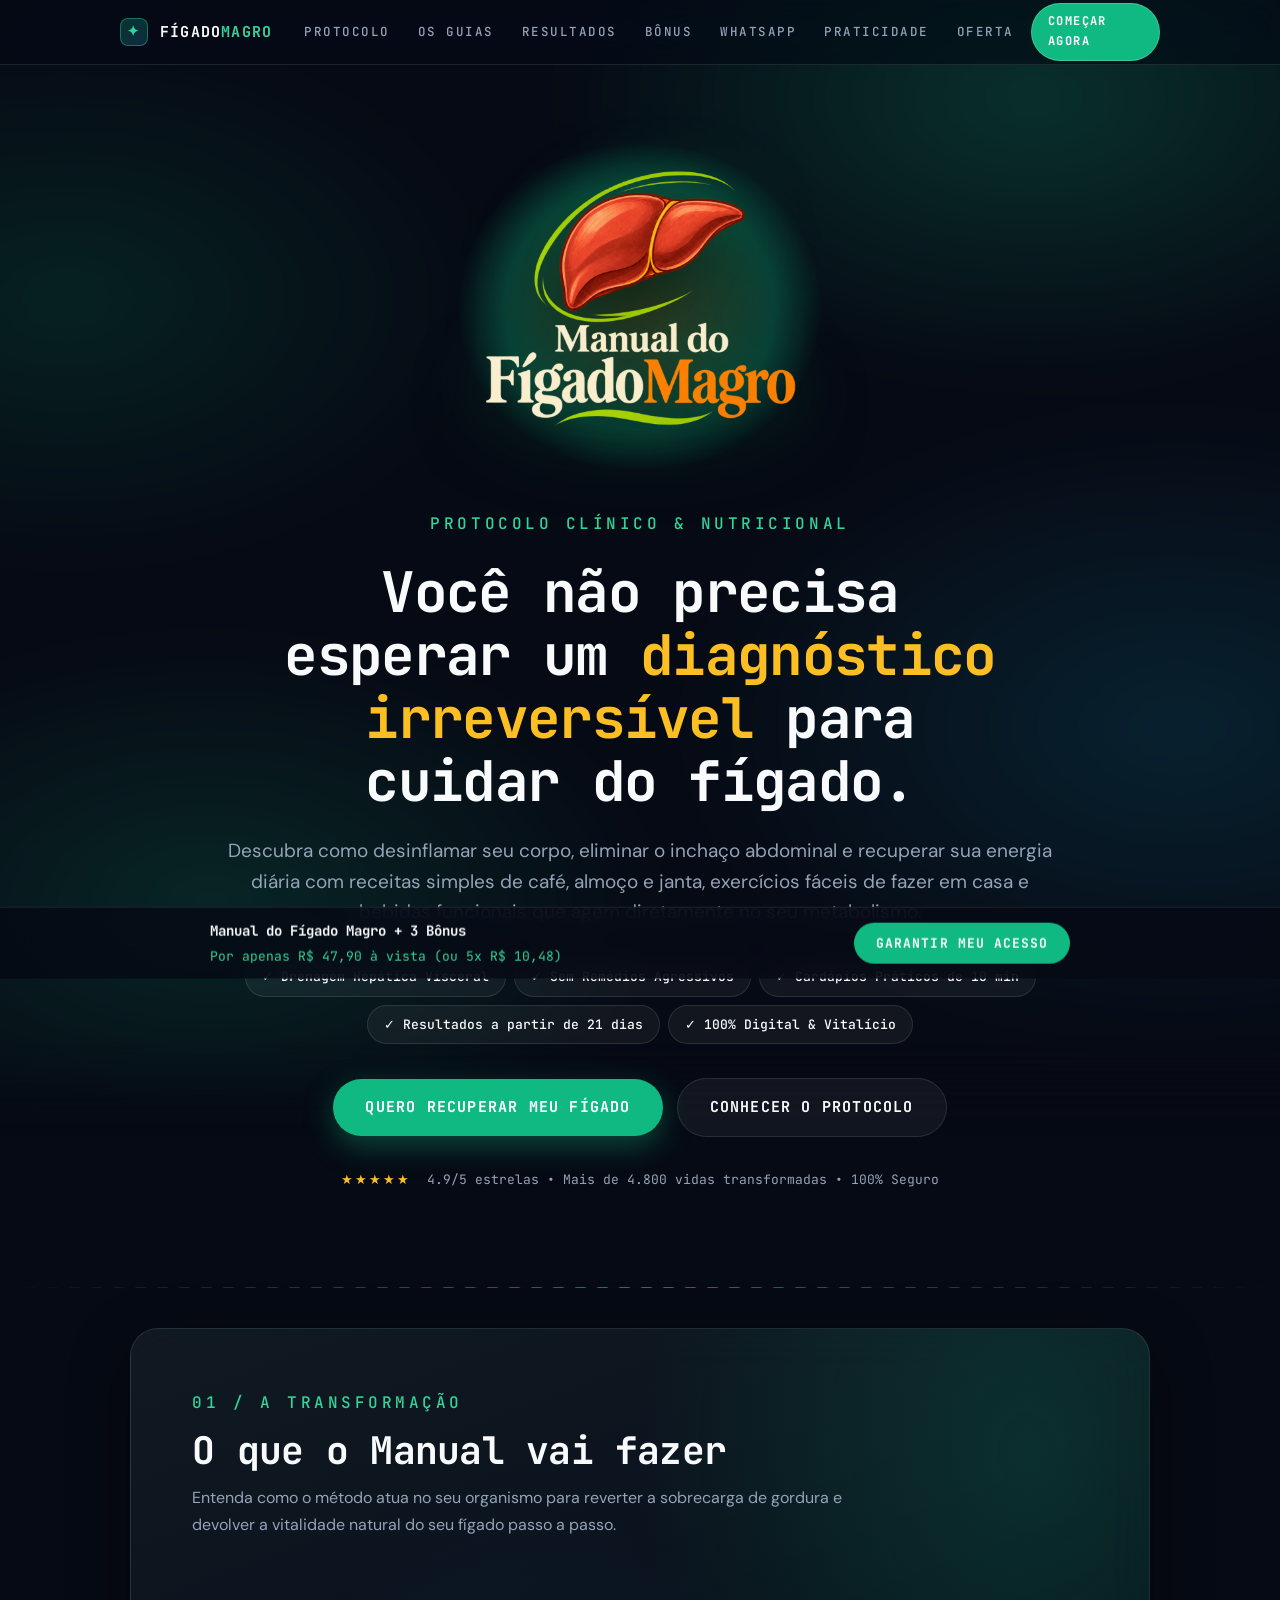
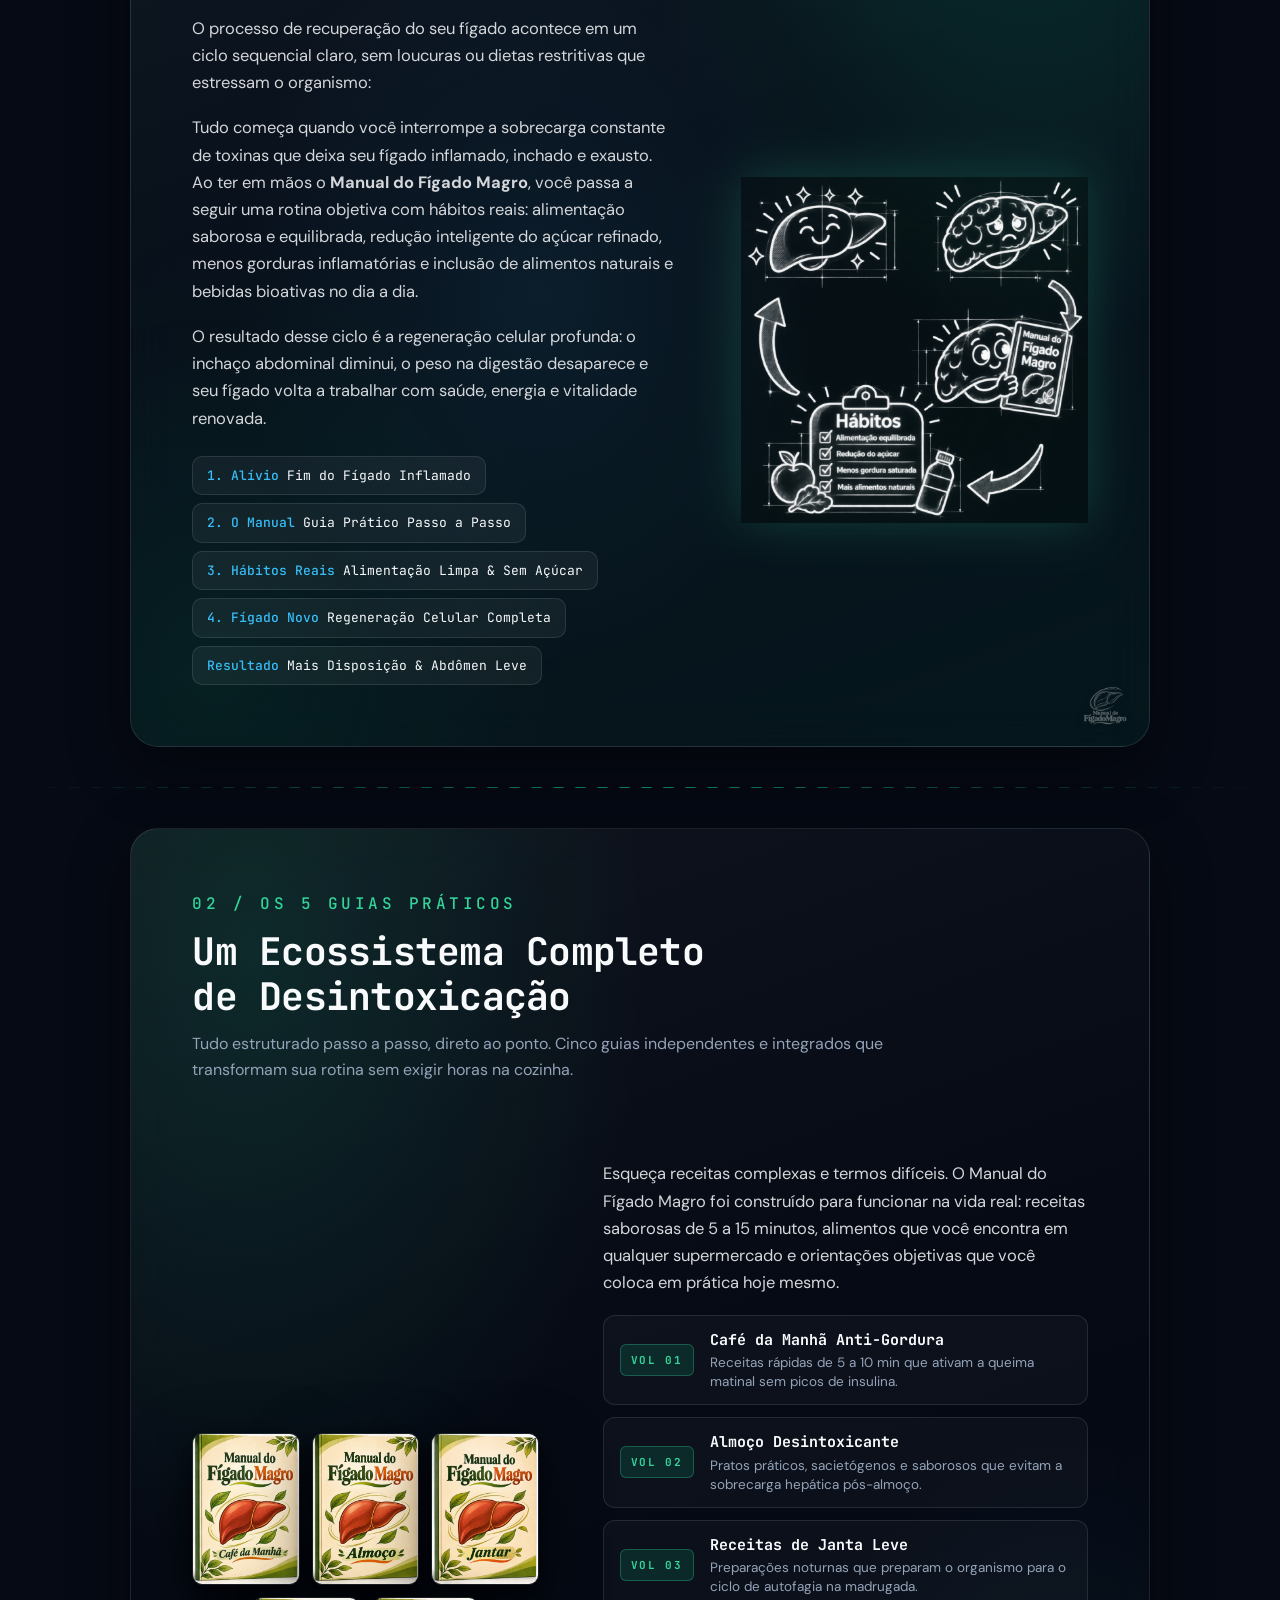
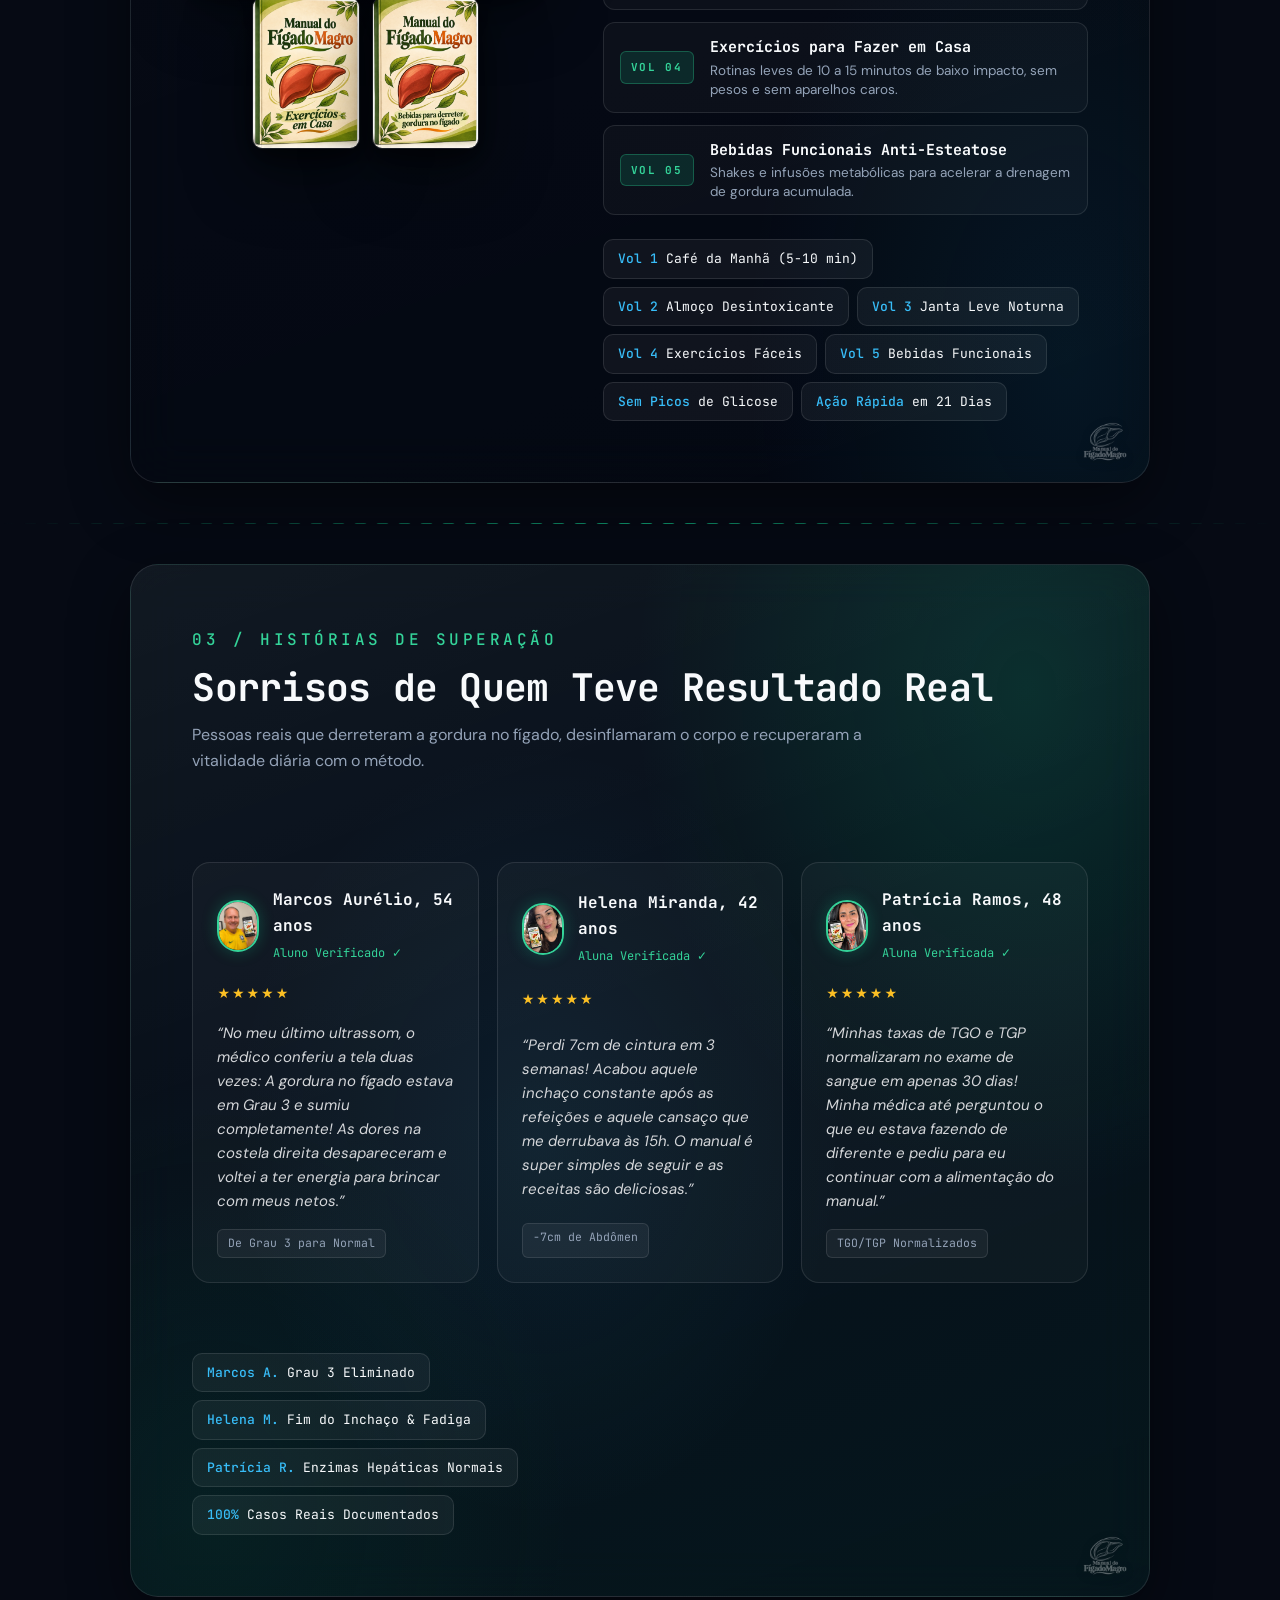
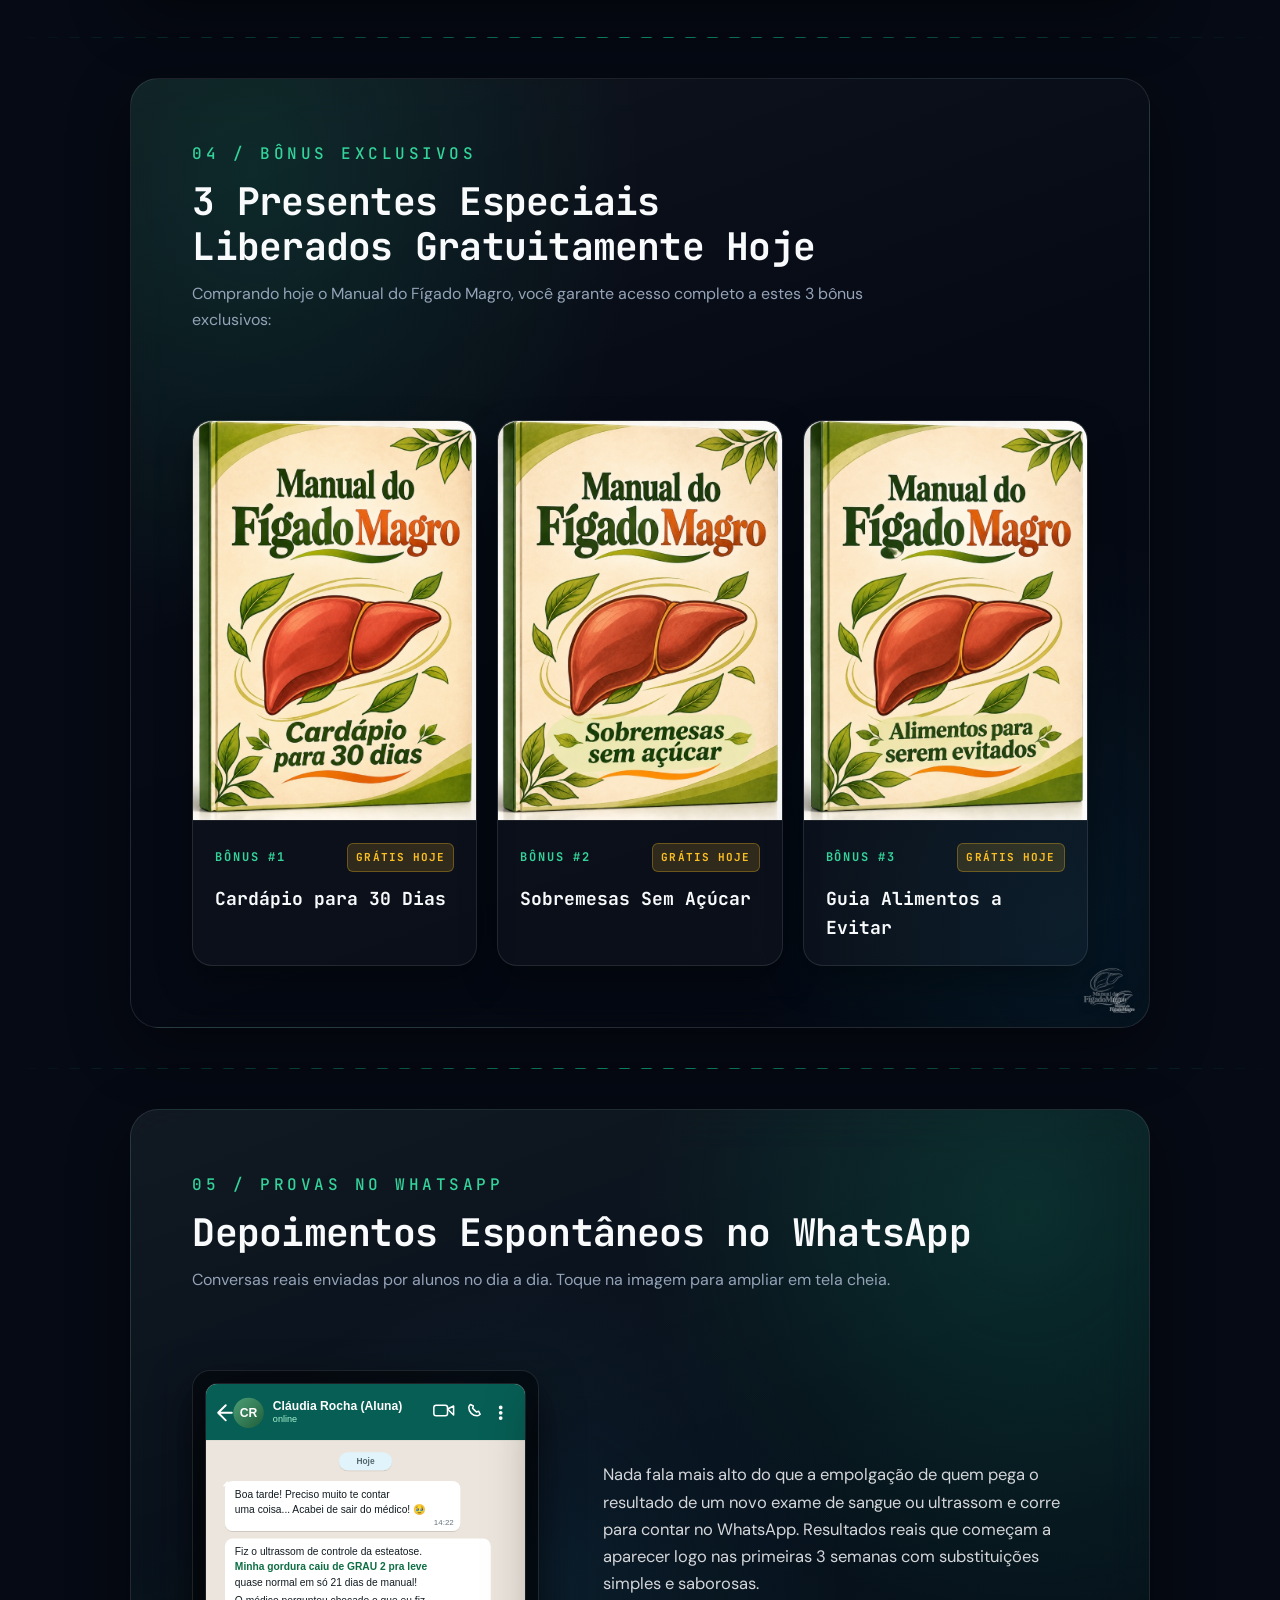
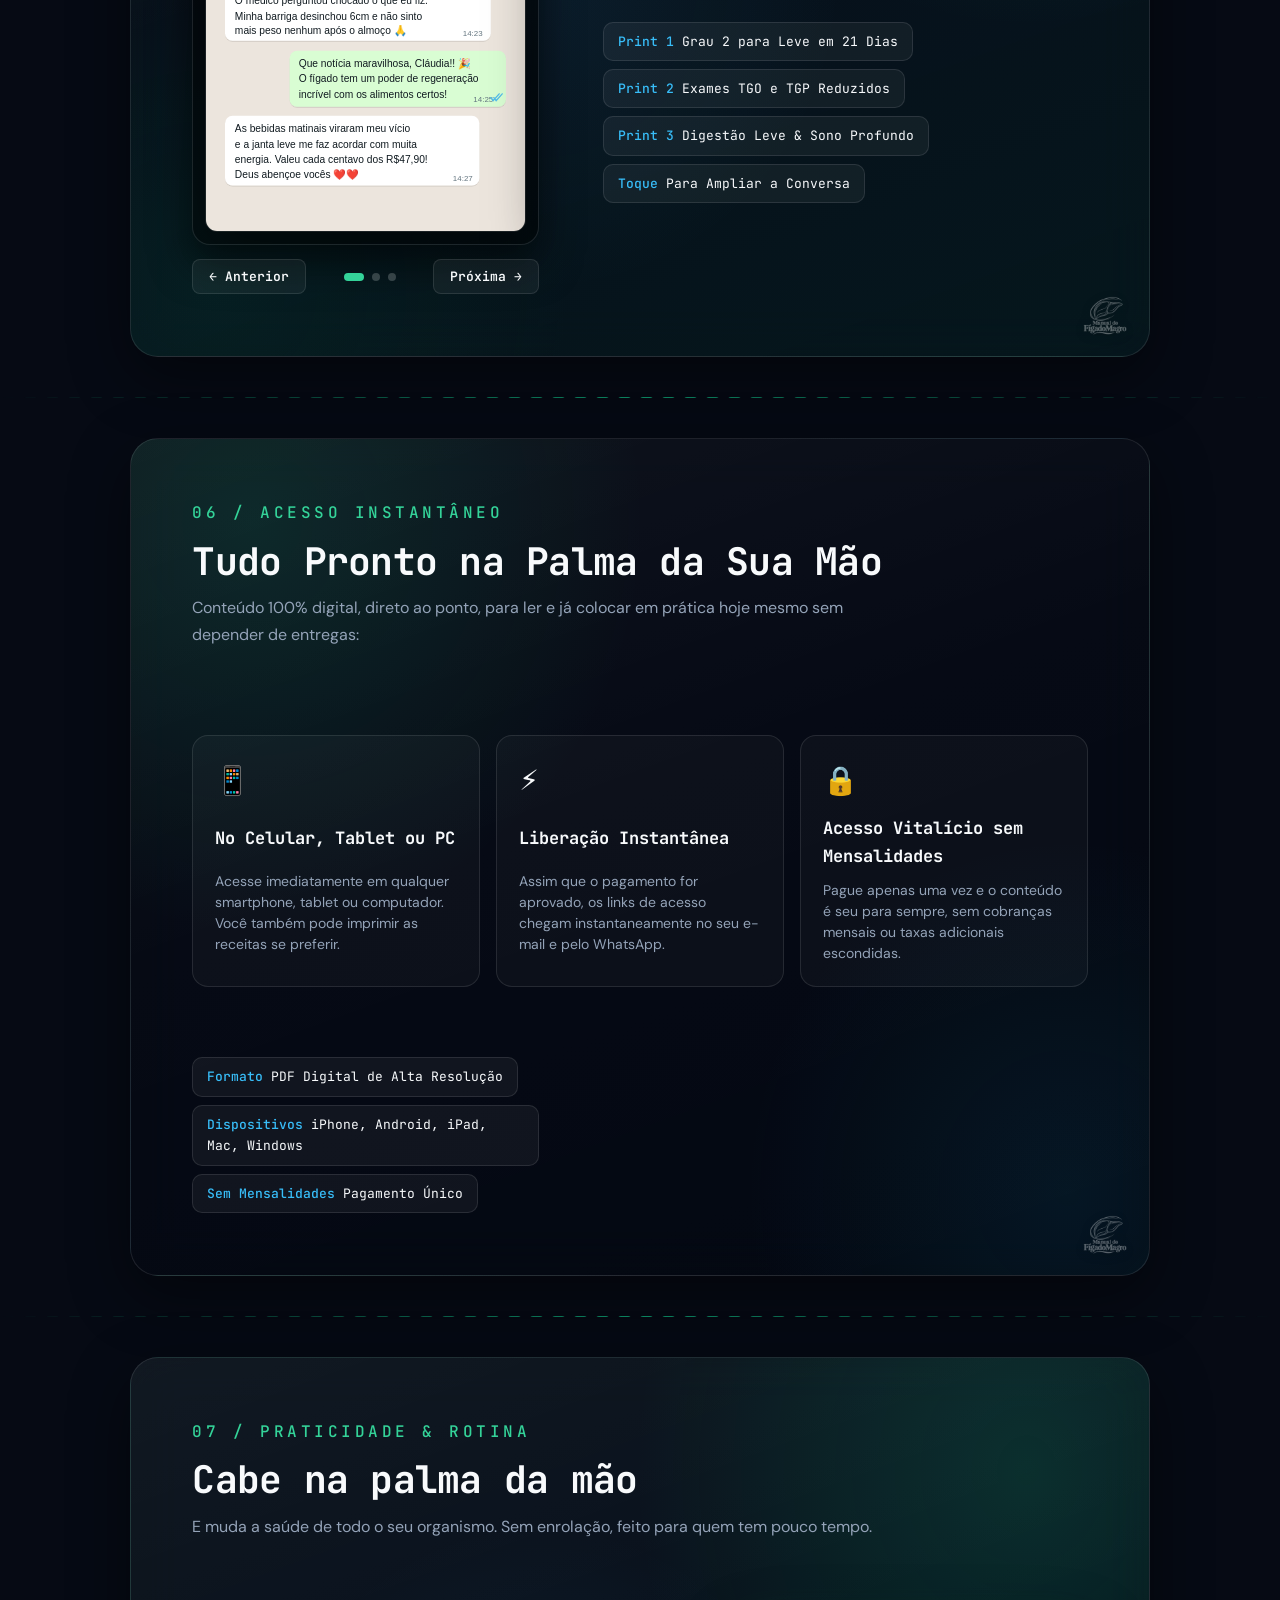
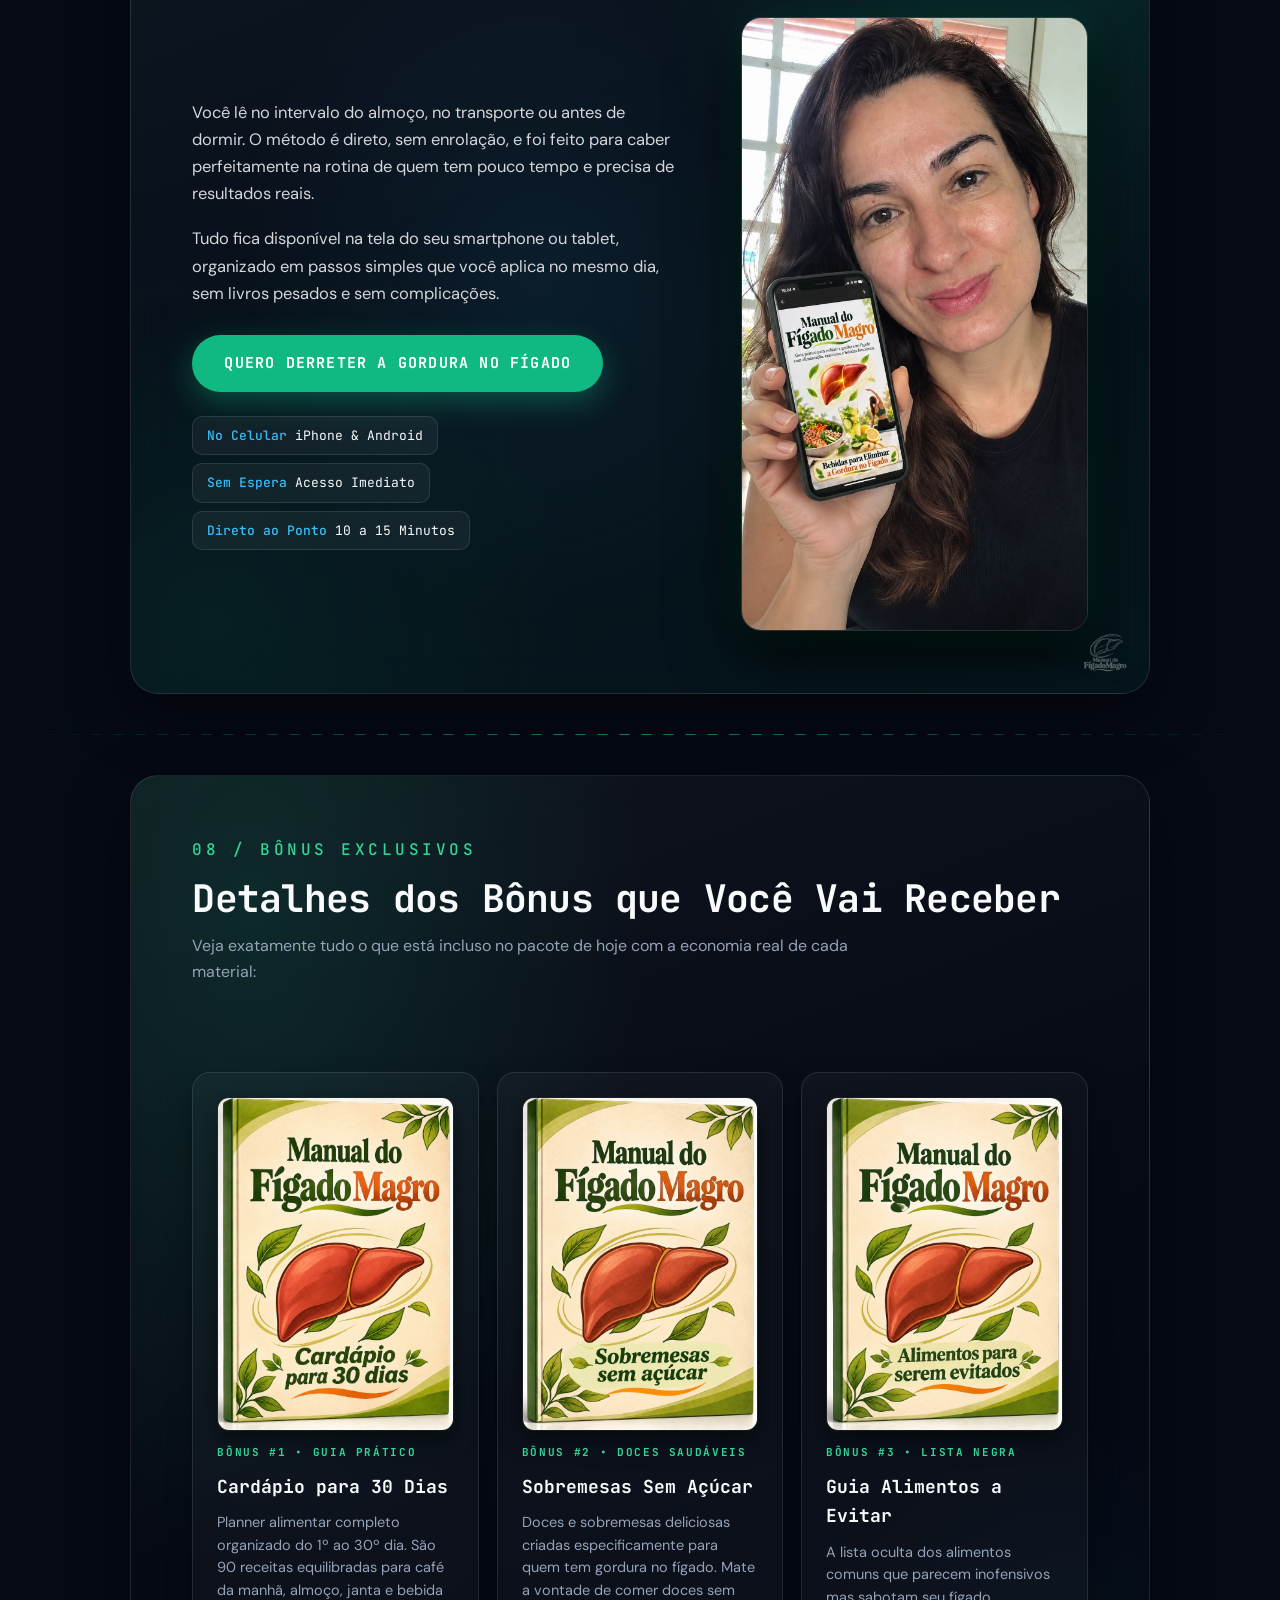
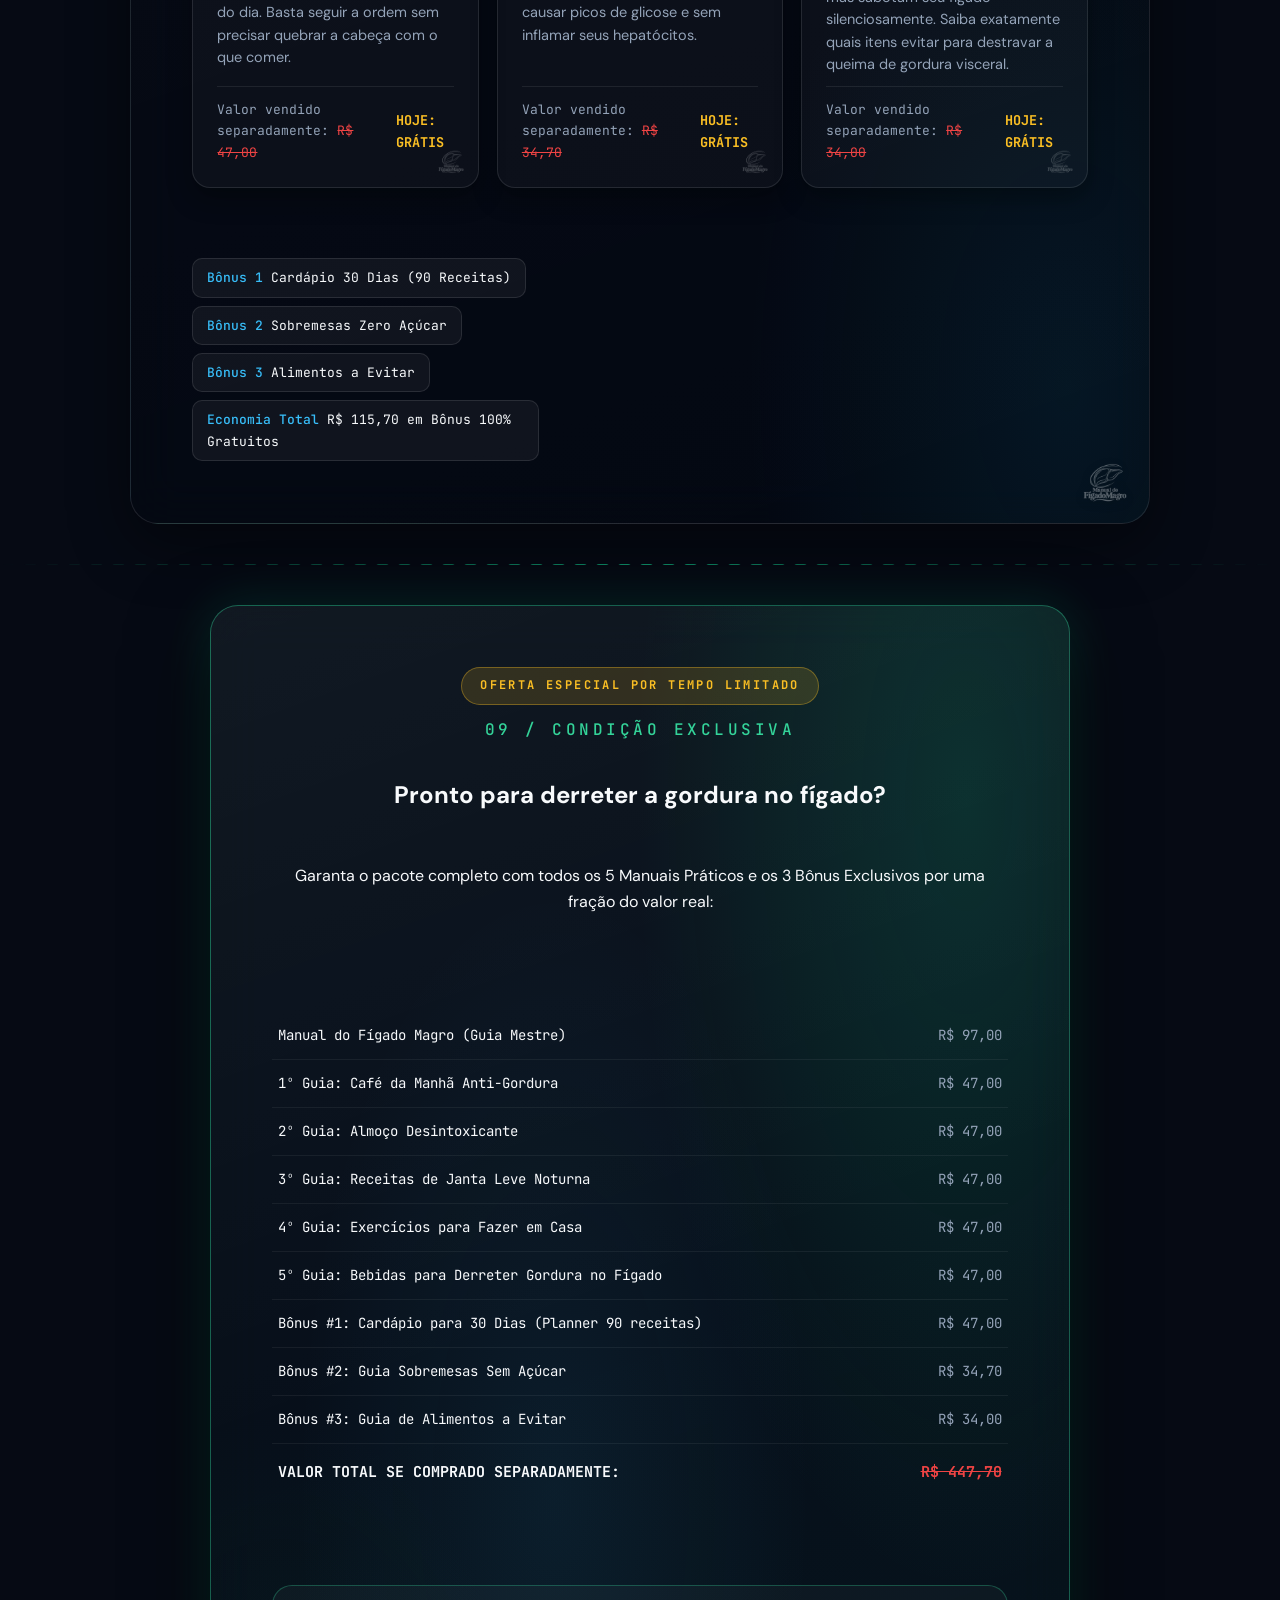
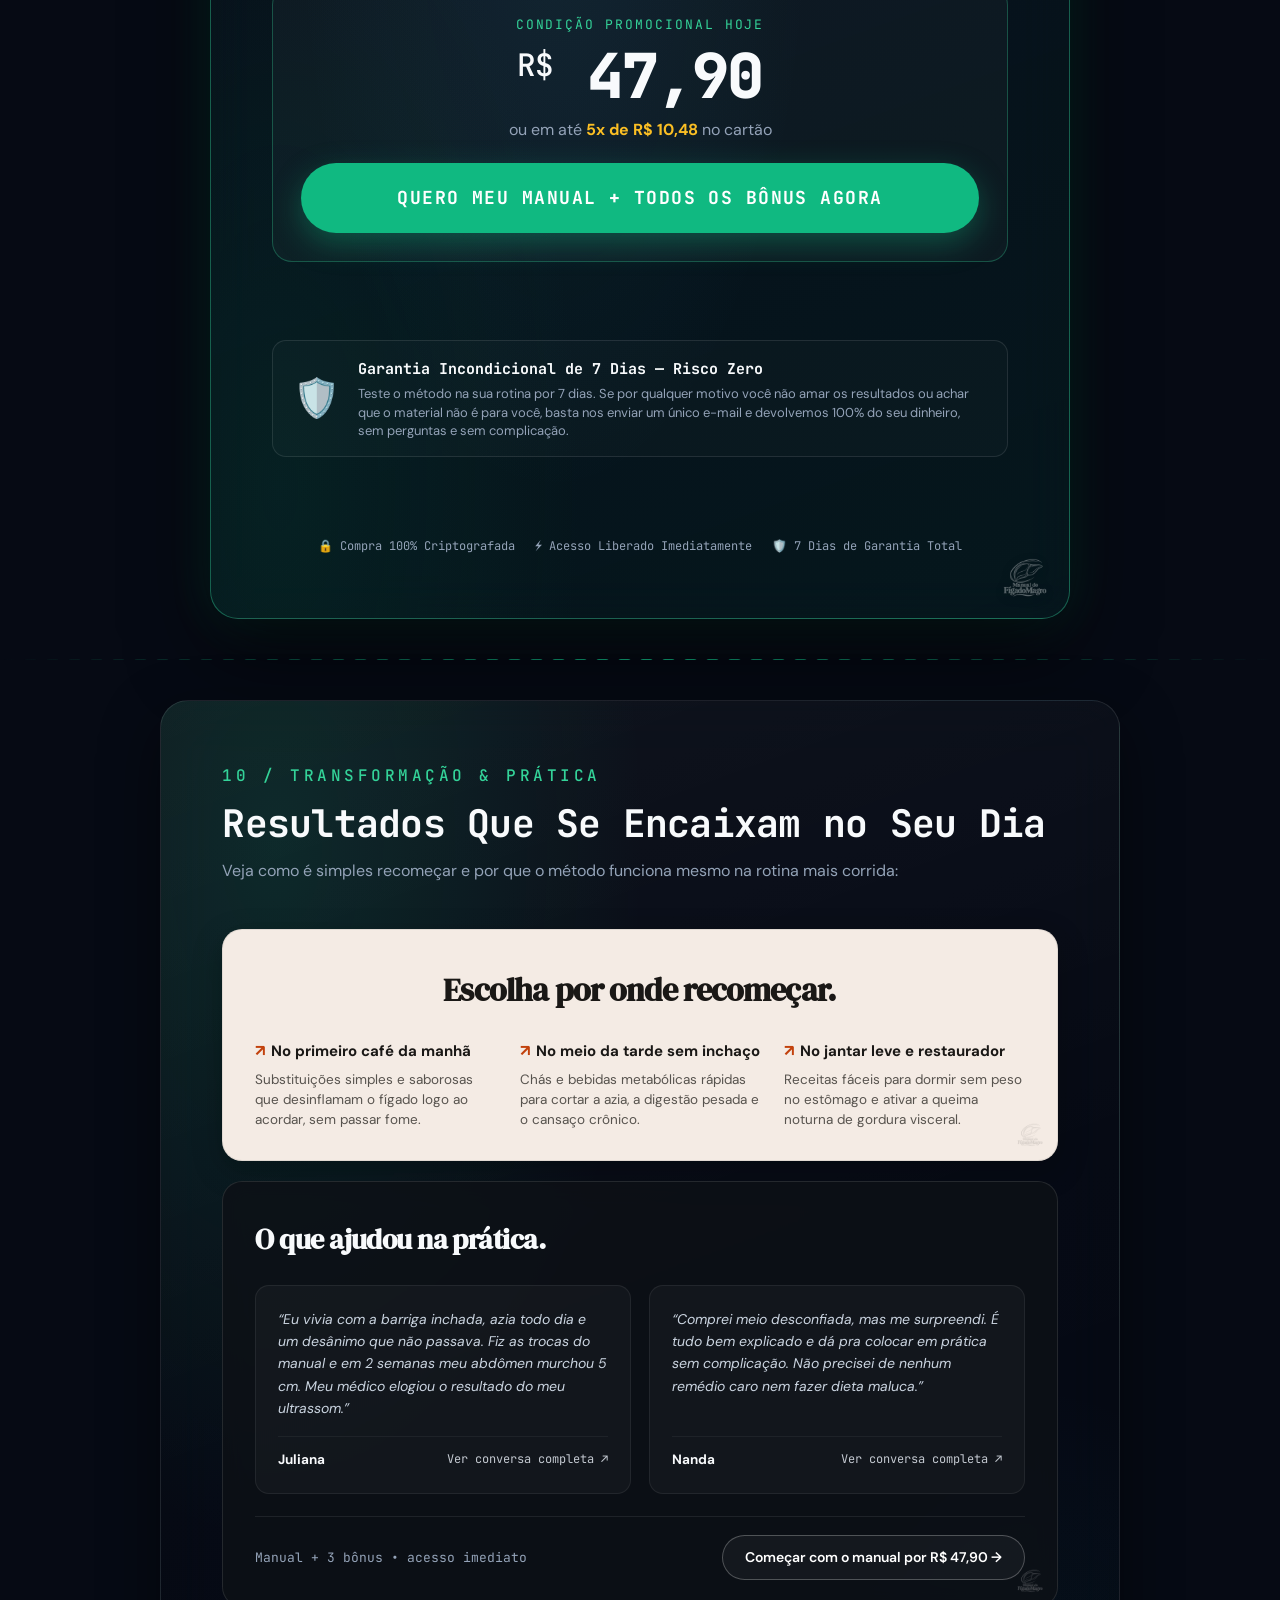
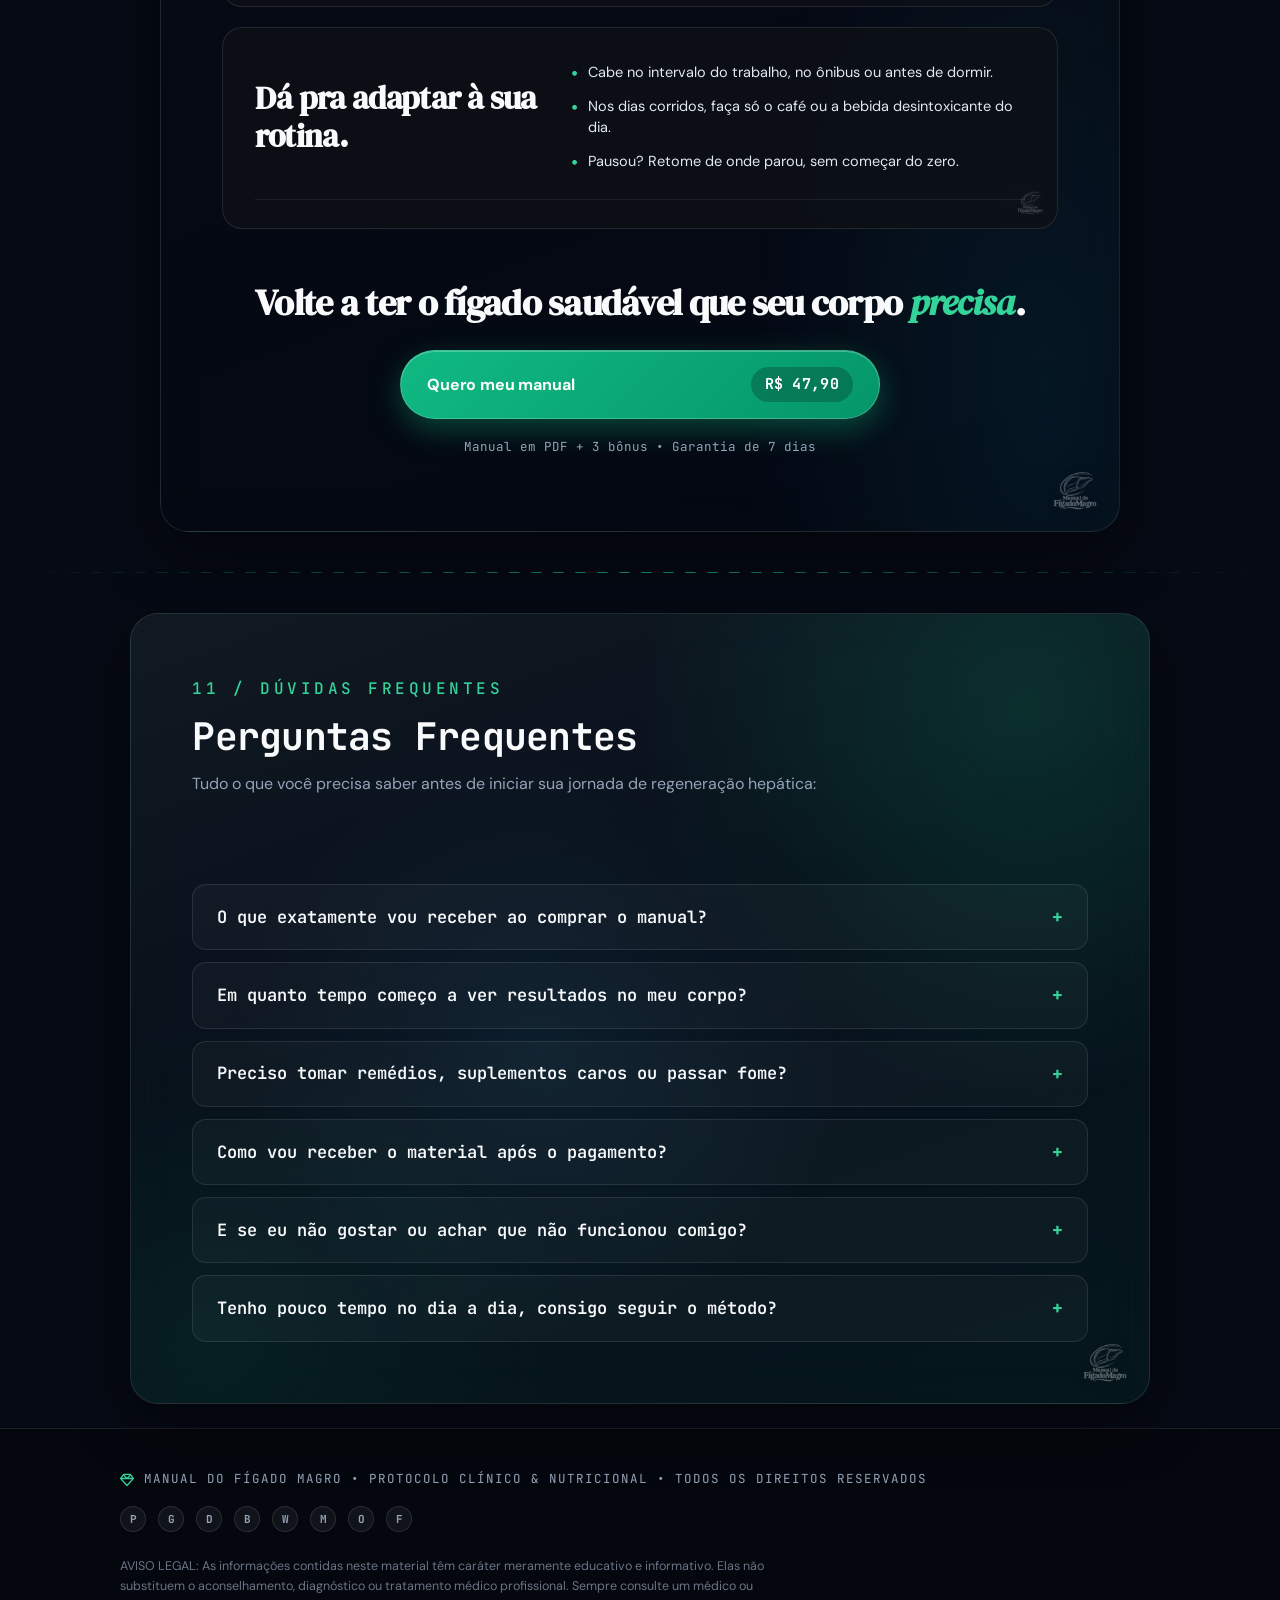
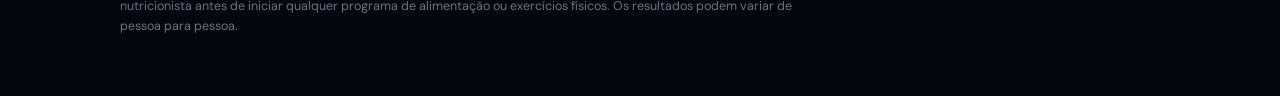
==== commit 2d25832f: "Add files via upload" ====
--- a/site-completo-figado.html
+++ b/site-completo-figado.html
@@ -3,781 +3,1046 @@
 
 <head>
   <meta charset="UTF-8">
-  <meta name="viewport" content="width=device-width, initial-scale=1.0, maximum-scale=5.0, viewport-fit=cover">
-  <meta name="theme-color" content="#0C1812">
-  <meta name="apple-mobile-web-app-capable" content="yes">
-  <meta name="apple-mobile-web-app-status-bar-style" content="black-translucent">
+  <meta name="viewport" content="width=device-width, initial-scale=1.0">
+  <title></title>
   <meta name="description"
-    content="Manual do Fígado Magro: O guia prático para reduzir a gordura no fígado com alimentação saudável (café da manhã, almoço, janta), exercícios fáceis para fazer em casa e bebidas funcionais.">
-  <title>Manual do Fígado Magro — O Guia Oficial para Reduzir a Gordura no Fígado</title>
-
-  <!-- Google Fonts: Playfair Display + Inter (idêntico ao site de referência) -->
+    content="Descubra como desinflamar seu corpo, eliminar o inchaço abdominal e recuperar sua energia com receitas simples e práticas para o fígado.">
+
+  <!-- Fontes do 3Moons: DM Sans & JetBrains Mono -->
   <link rel="preconnect" href="https://fonts.googleapis.com">
   <link rel="preconnect" href="https://fonts.gstatic.com" crossorigin>
   <link
-    href="https://fonts.googleapis.com/css2?family=Playfair+Display:ital,wght@0,600;0,700;0,800;1,600;1,700&family=Inter:wght@400;500;600;700;800&display=swap"
+    href="https://fonts.googleapis.com/css2?family=DM+Sans:ital,opsz,wght@0,9..40,400;0,9..40,500;0,9..40,700;1,9..40,400&family=DM+Serif+Display:ital@0;1&family=JetBrains+Mono:ital,wght@0,400;0,500;0,600;0,700;1,400&display=swap"
     rel="stylesheet">
 
   <style>
 /* ==========================================================================
-   MANUAL DO FÍGADO MAGRO — PÁGINA DE VENDAS OFICIAL
-   Design System inspirado em layout editorial de alta conversão
-   Tipografia: Playfair Display + Inter | Paleta: Deep Forest + Wellness Cream
+   MANUAL DO FÍGADO MAGRO — 3MOONS DESIGN SYSTEM
+   Inspirado na arquitetura visual, glassmorphism e tipografia de 3moons.it
    ========================================================================== */
 
+:root {
+  --bg: #060A14;
+  --bg-alt: #0C1220;
+  --surface: rgba(255, 255, 255, 0.05);
+  --surface-hover: rgba(255, 255, 255, 0.09);
+  --ink: #F8FAFC;
+  --muted: #94A3B8;
+  --cobalt: #34D399;        /* Verde menta/esmeralda luminoso para microcopy e eyebrows */
+  --primary: #10B981;       /* Esmeralda vibrante para botões e CTAs */
+  --primary-glow: rgba(16, 185, 129, 0.35);
+  --sky: #38BDF8;           /* Ciano/Sky para badges e destaques técnicos */
+  --mustard: #FBBF24;       /* Dourado para ênfase, estrelas e garantias */
+  --chip: rgba(255, 255, 255, 0.06);
+  --line: rgba(255, 255, 255, 0.10);
+  --line-strong: rgba(255, 255, 255, 0.20);
+  --font-display: "JetBrains Mono", ui-monospace, "SFMono-Regular", Consolas, monospace;
+  --font-body: "DM Sans", "Segoe UI", system-ui, -apple-system, sans-serif;
+  --font-mono: "JetBrains Mono", ui-monospace, "SFMono-Regular", Consolas, monospace;
+  --gutter: clamp(16px, 4vw, 40px);
+  --max: 1120px;
+  color-scheme: dark;
+}
+
+/* Reset & Base */
 *, *::before, *::after {
   box-sizing: border-box;
 }
 
 html {
   scroll-behavior: smooth;
-  font-size: 16px;
-  -webkit-text-size-adjust: 100%;
-  text-size-adjust: 100%;
+  scroll-padding-top: 76px;
+}
+
+@media (prefers-reduced-motion: reduce) {
+  html { scroll-behavior: auto; }
+  *, body::before { animation: none !important; transition: none !important; }
+  .mascot img { animation: float 6s ease-in-out infinite !important; }
 }
 
 body {
   margin: 0;
-  background: #0C1812;
-  color: #16261E;
-  font-family: 'Inter', system-ui, -apple-system, BlinkMacSystemFont, 'Segoe UI', Roboto, sans-serif;
-  line-height: 1.55;
+  background: var(--bg);
+  color: var(--ink);
+  font-family: var(--font-body);
+  font-size: 16px;
+  line-height: 1.65;
   -webkit-font-smoothing: antialiased;
   -moz-osx-font-smoothing: grayscale;
   overflow-x: hidden;
-  padding-bottom: 76px; /* Espaço para a barra fixa mobile */
-}
-
-img {
-  max-width: 100%;
+}
+
+/* Sfondo: Atmosfera cósmica / aurora profunda com drift suave (Assinatura 3Moons) */
+body::before {
+  content: "";
+  position: fixed;
+  inset: -20%;
+  z-index: -1;
+  pointer-events: none;
+  background:
+    radial-gradient(38% 32% at 72% 22%, rgba(16, 185, 129, 0.22), transparent 70%),
+    radial-gradient(34% 30% at 18% 38%, rgba(6, 78, 59, 0.35), transparent 70%),
+    radial-gradient(40% 36% at 80% 72%, rgba(14, 116, 144, 0.22), transparent 70%),
+    radial-gradient(36% 30% at 26% 86%, rgba(16, 185, 129, 0.16), transparent 70%),
+    radial-gradient(60% 50% at 50% 50%, rgba(6, 10, 20, 0.95), transparent 80%),
+    #060A14;
+  filter: blur(24px);
+  animation: drift 40s ease-in-out infinite alternate;
+}
+
+@keyframes drift {
+  to {
+    transform: translate3d(-3%, 2%, 0) scale(1.05);
+  }
+}
+
+a {
+  color: var(--cobalt);
+  text-decoration: none;
+  transition: color 0.2s, opacity 0.2s;
+}
+
+a:hover {
+  color: var(--ink);
+}
+
+:focus-visible {
+  outline: 2px solid var(--cobalt);
+  outline-offset: 3px;
+  border-radius: 6px;
+}
+
+.wrap {
+  max-width: var(--max);
+  margin-inline: auto;
+  padding-inline: var(--gutter);
+}
+
+/* Stitched Seam: Costura técnica com contas arredondadas via SVG mask (Assinatura 3Moons) */
+.seam {
+  height: 1px;
+  background: linear-gradient(90deg, transparent, color-mix(in srgb, var(--primary) 70%, transparent), transparent);
+  -webkit-mask: url("data:image/svg+xml,%3Csvg xmlns='http://www.w3.org/2000/svg' width='22' height='6'%3E%3Crect x='2' y='0' width='13' height='6' rx='3'/%3E%3C/svg%3E") repeat-x;
+  mask: url("data:image/svg+xml,%3Csvg xmlns='http://www.w3.org/2000/svg' width='22' height='6'%3E%3Crect x='2' y='0' width='13' height='6' rx='3'/%3E%3C/svg%3E") repeat-x;
+  margin-block: clamp(8px, 1.5vw, 16px);
+}
+
+/* ==========================================================================
+   HEADER / TOPBAR (FROSTED GLASS)
+   ========================================================================== */
+.topbar {
+  position: sticky;
+  top: 0;
+  z-index: 100;
+  background: color-mix(in srgb, var(--bg) 65%, transparent);
+  backdrop-filter: blur(16px) saturate(140%);
+  -webkit-backdrop-filter: blur(16px) saturate(140%);
+  border-bottom: 1px solid var(--line);
+  transition: background 0.3s ease;
+}
+
+.topbar .wrap {
+  display: flex;
+  align-items: center;
+  justify-content: space-between;
+  gap: 20px;
+  min-height: 64px;
+}
+
+.brand {
+  display: flex;
+  align-items: center;
+  gap: 12px;
+  text-decoration: none;
+  color: var(--ink);
+  font-family: var(--font-display);
+  font-weight: 700;
+  font-size: 15px;
+  letter-spacing: .08em;
+  text-transform: uppercase;
+}
+
+.brand-badge {
+  display: inline-flex;
+  align-items: center;
+  justify-content: center;
+  width: 28px;
+  height: 28px;
+  border-radius: 8px;
+  background: linear-gradient(135deg, rgba(16, 185, 129, 0.25), rgba(56, 189, 248, 0.2));
+  border: 1px solid rgba(52, 211, 153, 0.4);
+  color: var(--cobalt);
+  font-size: 14px;
+}
+
+.brand-text {
+  font-weight: 700;
+  color: var(--ink);
+}
+
+.brand-text span {
+  color: var(--cobalt);
+}
+
+.nav {
+  display: flex;
+  align-items: center;
+  gap: 4px;
+  overflow-x: auto;
+  scrollbar-width: none;
+}
+
+.nav::-webkit-scrollbar {
+  display: none;
+}
+
+.nav a {
+  flex: none;
+  font-family: var(--font-mono);
+  font-size: 12.5px;
+  font-weight: 500;
+  letter-spacing: .12em;
+  text-transform: uppercase;
+  color: var(--muted);
+  text-decoration: none;
+  padding: 8px 12px;
+  border-radius: 8px;
+  transition: color .2s, background .2s;
+}
+
+.nav a:hover {
+  color: var(--ink);
+  background: var(--surface);
+}
+
+.nav a.on {
+  color: var(--cobalt);
+}
+
+.topbar-cta {
+  font-family: var(--font-mono);
+  font-size: 12px;
+  font-weight: 700;
+  letter-spacing: .12em;
+  text-transform: uppercase;
+  padding: 8px 16px;
+  border-radius: 999px;
+  background: var(--primary);
+  color: #FFFFFF !important;
+  border: 1px solid rgba(255, 255, 255, 0.2);
+  transition: transform 0.2s, filter 0.2s;
+}
+
+.topbar-cta:hover {
+  filter: brightness(1.15);
+  transform: translateY(-1px);
+}
+
+@media (max-width: 900px) {
+  .nav { display: none; }
+}
+
+/* ==========================================================================
+   HERO SECTION (3MOONS STYLE)
+   ========================================================================== */
+.hero {
+  padding-block: clamp(36px, 6vw, 72px) clamp(40px, 7vw, 80px);
+  overflow-x: clip;
+  position: relative;
+}
+
+.hero .wrap {
+  display: grid;
+  gap: 24px;
+  justify-items: center;
+  text-align: center;
+  max-width: 920px;
+}
+
+/* Mascot / Ilustração flutuante com brilho posterior (3Moons Style) */
+.mascot {
+  position: relative;
+  width: min(340px, 75vw);
+  margin: 0 auto 10px;
+}
+
+.mascot::before {
+  content: "";
+  position: absolute;
+  inset: -15% -22%;
+  background: radial-gradient(closest-side, rgba(251, 191, 36, 0.22), rgba(16, 185, 129, 0.3) 55%, transparent 75%);
+  z-index: 0;
+  pointer-events: none;
+}
+
+.mascot img {
+  position: relative;
+  z-index: 1;
+  display: block;
+  width: 100%;
   height: auto;
-  display: block;
-}
-
-a {
-  color: #10B981;
+  aspect-ratio: 1;
+  object-fit: contain;
+  animation: float 6s ease-in-out infinite;
+  filter: drop-shadow(0 20px 35px rgba(0, 0, 0, 0.7)) drop-shadow(0 0 30px rgba(16, 185, 129, 0.35));
+  border: none;
+}
+
+@keyframes float {
+  50% {
+    transform: translateY(-12px) rotate(-1deg);
+  }
+}
+
+.eyebrow {
+  font-family: var(--font-mono);
+  font-size: clamp(13px, 1.5vw, 16px);
+  font-weight: 500;
+  letter-spacing: .22em;
+  text-transform: uppercase;
+  color: var(--cobalt);
+}
+
+.tagline {
+  margin: 0;
+  font-family: var(--font-display);
+  font-weight: 700;
+  font-size: clamp(28px, 4.6vw, 56px);
+  line-height: 1.12;
+  letter-spacing: -.03em;
+  text-wrap: balance;
+  color: var(--ink);
+}
+
+.tagline em {
+  font-style: normal;
+  color: var(--mustard);
+}
+
+.hero p.intro {
+  margin: 0;
+  max-width: 66ch;
+  font-size: clamp(16px, 1.6vw, 19px);
+  line-height: 1.6;
+  color: var(--muted);
+}
+
+/* Tags Cloud (3Moons Pills) */
+.hero .tags {
+  display: flex;
+  flex-wrap: wrap;
+  justify-content: center;
+  gap: 8px;
+  padding: 0;
+  margin: 6px 0 0;
+  list-style: none;
+}
+
+.hero .tags a, .hero .tags span {
+  display: inline-flex;
+  align-items: center;
+  gap: 6px;
   text-decoration: none;
-  transition: color 0.2s ease;
-}
-
-a:hover {
-  color: #34D399;
-}
-
-button {
-  font-family: inherit;
-  cursor: pointer;
-}
-
-/* --------------------------------------------------------------------------
-   BARRA SUPERIOR DE URGÊNCIA
-   -------------------------------------------------------------------------- */
-.top-bar {
-  background: #07100B;
-  border-bottom: 1px solid #1C3328;
-  padding: 9px 16px;
-  text-align: center;
+  color: var(--ink);
+  font-family: var(--font-mono);
   font-size: 13px;
-  color: #D1E5DC;
-  font-weight: 600;
-  letter-spacing: 0.02em;
-}
-
-.top-bar-badge {
-  background: #D4AF37;
-  color: #07100B;
-  font-size: 11px;
-  font-weight: 800;
-  text-transform: uppercase;
-  padding: 3px 8px;
-  border-radius: 9999px;
-  margin-right: 8px;
-  display: inline-block;
-  vertical-align: middle;
-}
-
-/* --------------------------------------------------------------------------
-   SEÇÃO 1: HERO SECTION (DARK FOREST)
-   -------------------------------------------------------------------------- */
-.s2 {
-  background: #0C1812;
-  color: #F0F7F4;
-  padding: 64px 20px 84px;
-}
-
-.s3 {
-  max-width: 1080px;
-  margin: 0 auto;
+  font-weight: 500;
+  padding: 8px 16px;
+  border-radius: 999px;
+  background: var(--surface);
+  border: 1px solid var(--line);
+  transition: border-color .2s, color .2s, background .2s;
+}
+
+.hero .tags a:hover {
+  border-color: color-mix(in srgb, var(--primary) 70%, transparent);
+  color: var(--cobalt);
+  background: var(--surface-hover);
+}
+
+/* Action Buttons */
+.hero-actions {
   display: flex;
   flex-wrap: wrap;
-  gap: 48px;
-  align-items: center;
-}
-
-.s4 {
-  flex: 1 1 440px;
-  min-width: 0;
-  display: flex;
-  flex-direction: column;
-  gap: 22px;
-  max-width: 720px;
-  margin: 0 auto;
-}
-
-.s5 {
-  margin: 0;
-  font-family: 'Playfair Display', Georgia, serif;
-  font-size: clamp(32px, 4.8vw, 54px);
-  line-height: 1.1;
-  font-weight: 800;
-  letter-spacing: -0.02em;
-  color: #FFFFFF;
-}
-
-.s6 {
-  color: #10B981;
-  font-style: italic;
-}
-
-.s7 {
-  margin: 0;
-  font-size: 18px;
-  line-height: 1.6;
-  color: #B4CCC0;
-  max-width: 580px;
-}
-
-.hero-mock {
-  flex: 1 1 340px;
-  min-width: 0;
-  display: flex;
+  gap: 14px;
   justify-content: center;
   align-items: center;
-}
-
-.hero-img {
-  display: block;
-  width: min(340px, 100%);
-  height: auto;
-  border-radius: 16px;
-  box-shadow: 0 24px 60px rgba(0, 0, 0, 0.65), 0 0 35px rgba(16, 185, 129, 0.2);
-  border: 1px solid rgba(255, 255, 255, 0.12);
-  transition: transform 0.3s ease;
-}
-
-.hero-img:hover {
-  transform: translateY(-4px) scale(1.02);
-}
-
-.s8 {
-  display: flex;
-  flex-direction: column;
-  gap: 14px;
-  align-items: flex-start;
-}
-
-.s9 {
+  margin-top: 10px;
+}
+
+.btn {
+  font-family: var(--font-display);
+  font-weight: 700;
+  font-size: 15px;
+  letter-spacing: .08em;
+  text-transform: uppercase;
+  padding: 16px 32px;
+  border-radius: 999px;
+  border: 0;
+  cursor: pointer;
+  background: var(--primary);
+  color: #FFFFFF !important;
+  text-decoration: none;
   display: inline-flex;
   align-items: center;
   justify-content: center;
   gap: 10px;
-  background: #0D6E44;
-  color: #FFFFFF;
-  text-decoration: none;
-  font-weight: 800;
-  font-size: 17px;
-  letter-spacing: 0.04em;
+  box-shadow: 0 10px 30px var(--primary-glow);
+  transition: transform .2s, filter .2s, box-shadow .2s;
+}
+
+.btn:hover {
+  filter: brightness(1.12);
+  transform: translateY(-2px);
+  box-shadow: 0 14px 40px rgba(16, 185, 129, 0.5);
+}
+
+.btn.ghost {
+  background: var(--surface);
+  color: var(--ink) !important;
+  border: 1px solid var(--line);
+  box-shadow: none;
+}
+
+.btn.ghost:hover {
+  background: var(--surface-hover);
+  border-color: var(--line-strong);
+  transform: translateY(-2px);
+}
+
+.hero-trust {
+  display: flex;
+  align-items: center;
+  gap: 16px;
+  flex-wrap: wrap;
+  justify-content: center;
+  font-family: var(--font-mono);
+  font-size: 13px;
+  color: var(--muted);
+  margin-top: 8px;
+}
+
+.hero-trust .stars {
+  color: var(--mustard);
+  letter-spacing: 2px;
+}
+
+/* ==========================================================================
+   THE 3MOONS GLASS PANELS (.panel & .panel.flip)
+   A assinatura visual com glassmorphism, blur de 24px e bordas finas
+   ========================================================================== */
+.panel {
+  padding-block: clamp(14px, 2vw, 24px);
+  padding-inline: var(--gutter);
+}
+
+.panel > .wrap {
+  max-width: 1020px;
+  padding: clamp(28px, 4.8vw, 64px);
+  border-radius: 28px;
+  border: 1px solid rgba(255, 255, 255, 0.10);
+  -webkit-backdrop-filter: blur(24px) saturate(140%);
+  backdrop-filter: blur(24px) saturate(140%);
+  box-shadow: 0 20px 60px rgba(0, 0, 0, 0.45);
+  display: grid;
+  grid-template-columns: minmax(0, 5fr) minmax(0, 7fr);
+  gap: clamp(28px, 5vw, 64px);
+  align-items: center;
+  position: relative;
+}
+
+/* Flipped Panel Pattern (Como visto no #multi-platform da 3Moons) */
+.panel.flip > .wrap {
+  grid-template-columns: minmax(0, 7fr) minmax(0, 5fr);
+}
+
+.panel.flip figure {
+  order: 2;
+}
+
+/* Variação de gradientes alternados conforme 3Moons */
+.panel:nth-of-type(even) > .wrap {
+  background:
+    radial-gradient(55% 70% at 88% 12%, rgba(16, 185, 129, 0.18), transparent 70%),
+    radial-gradient(50% 60% at 8% 92%, rgba(6, 78, 59, 0.22), transparent 70%),
+    radial-gradient(40% 50% at 40% 55%, rgba(56, 189, 248, 0.08), transparent 75%),
+    linear-gradient(160deg, rgba(255, 255, 255, 0.05), rgba(255, 255, 255, 0.01) 45%, rgba(16, 185, 129, 0.06));
+  background-color: rgba(6, 14, 24, 0.65);
+}
+
+.panel:nth-of-type(odd) > .wrap {
+  background:
+    radial-gradient(55% 70% at 12% 10%, rgba(16, 185, 129, 0.14), transparent 70%),
+    radial-gradient(45% 60% at 92% 90%, rgba(14, 116, 144, 0.14), transparent 70%),
+    linear-gradient(160deg, rgba(255, 255, 255, 0.05), rgba(255, 255, 255, 0.01) 45%, transparent);
+  background-color: rgba(4, 8, 16, 0.70);
+}
+
+.sec-head {
+  grid-column: 1 / -1;
+  order: -1;
+  display: grid;
+  gap: 12px;
+  margin-bottom: clamp(4px, 1vw, 14px);
+}
+
+.sec-head h2 {
+  margin: 0;
+  font-family: var(--font-display);
+  font-weight: 700;
+  font-size: clamp(24px, 3.2vw, 38px);
+  line-height: 1.18;
+  letter-spacing: -.02em;
+  color: var(--ink);
+  text-wrap: balance;
+}
+
+.sec-head p.sub {
+  margin: 0;
+  color: var(--muted);
+  font-size: 16px;
+  max-width: 65ch;
+}
+
+/* Figures / Imagens nos painéis */
+figure {
+  margin: 0;
+  display: grid;
+  place-items: center;
+  position: relative;
+}
+
+figure img {
+  width: 100%;
+  max-width: 420px;
+  height: auto;
+  border-radius: 18px;
+  filter: drop-shadow(0 20px 30px rgba(0, 0, 0, 0.55));
+  border: 1px solid rgba(255, 255, 255, 0.10);
+}
+
+.text {
+  min-width: 0;
+  display: grid;
+  gap: 18px;
+}
+
+.text p {
+  margin: 0;
+  max-width: 62ch;
+  color: color-mix(in srgb, var(--ink) 85%, var(--bg));
+  font-size: 16.5px;
+  line-height: 1.65;
+}
+
+/* The Iconic 3Moons Specs Pills List (com <b> colorido em sky) */
+.specs {
+  display: flex;
+  flex-wrap: wrap;
+  gap: 8px;
+  padding: 0;
+  margin: 6px 0 0;
+  list-style: none;
+}
+
+.specs li {
+  font-family: var(--font-mono);
+  font-size: 13px;
+  padding: 8px 14px;
+  border-radius: 10px;
+  background: var(--surface);
+  border: 1px solid var(--line);
+  color: var(--ink);
+  transition: border-color 0.2s;
+}
+
+.specs li b {
+  color: var(--sky);
+  font-weight: 500;
+}
+
+.specs li:hover {
+  border-color: var(--line-strong);
+}
+
+/* ==========================================================================
+   PAINEL 1: O PROTOCOLO (CIÊNCIA & METABOLISMO)
+   ========================================================================== */
+.protocol-features {
+  display: grid;
+  grid-template-columns: repeat(auto-fit, minmax(240px, 1fr));
+  gap: 14px;
+  margin-top: 10px;
+}
+
+.p-card {
+  background: rgba(255, 255, 255, 0.03);
+  border: 1px solid var(--line);
+  border-radius: 14px;
+  padding: 18px;
+  display: grid;
+  gap: 8px;
+}
+
+.p-card .p-tag {
+  font-family: var(--font-mono);
+  font-size: 11.5px;
+  font-weight: 600;
+  letter-spacing: .15em;
   text-transform: uppercase;
-  padding: 19px 34px;
+  color: var(--cobalt);
+}
+
+.p-card h3 {
+  margin: 0;
+  font-family: var(--font-display);
+  font-size: 16px;
+  font-weight: 700;
+  color: var(--ink);
+}
+
+.p-card p {
+  margin: 0;
+  font-size: 14px;
+  color: var(--muted);
+  line-height: 1.5;
+}
+
+/* ==========================================================================
+   PAINEL 2: OS 5 GUIAS PRÁTICOS (FLIP - PADRÃO #MULTI-PLATFORM)
+   ========================================================================== */
+.guides-stack {
+  display: grid;
+  gap: 12px;
+}
+
+.guide-item {
+  display: flex;
+  align-items: center;
+  gap: 16px;
+  background: rgba(255, 255, 255, 0.03);
+  border: 1px solid var(--line);
   border-radius: 12px;
-  box-shadow: 0 10px 30px rgba(13, 110, 68, 0.45);
-  transition: all 0.25s ease;
+  padding: 12px 16px;
+  transition: transform 0.2s, border-color 0.2s;
+}
+
+.guide-item:hover {
+  transform: translateX(4px);
+  border-color: rgba(52, 211, 153, 0.4);
+}
+
+.guide-vol {
+  flex: none;
+  font-family: var(--font-mono);
+  font-size: 11px;
+  font-weight: 700;
+  letter-spacing: .15em;
+  text-transform: uppercase;
+  padding: 6px 10px;
+  border-radius: 6px;
+  background: rgba(16, 185, 129, 0.15);
+  color: var(--cobalt);
+  border: 1px solid rgba(52, 211, 153, 0.3);
+}
+
+.guide-info {
+  display: grid;
+  gap: 2px;
+}
+
+.guide-info h4 {
+  margin: 0;
+  font-family: var(--font-display);
+  font-size: 15px;
+  font-weight: 700;
+  color: var(--ink);
+}
+
+.guide-info p {
+  margin: 0;
+  font-size: 13.5px;
+  color: var(--muted);
+  line-height: 1.4;
+}
+
+/* Mini Showcase Grid com as 5 capas dos guias */
+.mockup-grid-5 {
+  display: flex;
+  flex-wrap: wrap;
+  gap: 12px;
+  justify-content: center;
   width: 100%;
-  max-width: 480px;
-  text-align: center;
-  border: 1px solid rgba(255, 255, 255, 0.2);
-}
-
-.s9:hover {
-  background: #0F7F4F;
-  color: #FFFFFF;
-  transform: translateY(-2px);
-  box-shadow: 0 14px 38px rgba(13, 110, 68, 0.6);
-}
-
-.s10 {
-  display: flex;
-  flex-wrap: wrap;
+}
+
+.mockup-grid-5 img {
+  width: calc(33.333% - 8px);
+  min-width: 100px;
+  max-width: 145px;
+  aspect-ratio: 724 / 1024;
+  object-fit: cover;
+  border-radius: 10px;
+  border: 1px solid var(--line);
+  box-shadow: 0 8px 22px rgba(0, 0, 0, 0.45);
+  transition: transform 0.2s, border-color 0.2s;
+}
+
+.mockup-grid-5 img:hover {
+  transform: translateY(-4px) scale(1.03);
+  border-color: rgba(52, 211, 153, 0.5);
+}
+
+figure.gesso {
+  background: transparent !important;
+  border: none !important;
+  box-shadow: none !important;
+}
+
+figure.gesso img {
+  width: 100%;
+  max-width: 440px;
+  height: auto;
+  aspect-ratio: 1;
+  border-radius: 0 !important;
+  border: none !important;
+  box-shadow: none !important;
+  background: transparent !important;
+  mix-blend-mode: screen;
+  filter: drop-shadow(0 0 25px rgba(52, 211, 153, 0.22));
+}
+
+/* Watermark Logo no Canto Inferior Direito (Selo Oficial 3Moons) */
+.panel-watermark {
+  position: absolute;
+  bottom: 18px;
+  right: 22px;
+  width: 44px;
+  height: 44px;
+  opacity: 0.35;
+  pointer-events: none;
+  user-select: none;
+  filter: drop-shadow(0 2px 6px rgba(0, 0, 0, 0.6));
+  transition: opacity 0.3s ease, transform 0.3s ease;
+  z-index: 2;
+}
+
+.panel > .wrap:hover .panel-watermark {
+  opacity: 0.7;
+  transform: scale(1.06);
+}
+
+.card-watermark {
+  position: absolute;
+  bottom: 12px;
+  right: 14px;
+  width: 26px;
+  height: 26px;
+  opacity: 0.25;
+  pointer-events: none;
+  user-select: none;
+  transition: opacity 0.2s ease;
+  z-index: 2;
+}
+
+.b-card:hover .card-watermark {
+  opacity: 0.55;
+}
+
+/* ==========================================================================
+   PAINEL 3: DEPOIMENTOS & CASOS REAIS
+   ========================================================================== */
+.testimonials-grid {
+  grid-column: 1 / -1;
+  display: grid;
+  grid-template-columns: repeat(auto-fit, minmax(280px, 1fr));
+  gap: 18px;
+  margin-top: 10px;
+}
+
+.t-card {
+  background: rgba(255, 255, 255, 0.03);
+  border: 1px solid var(--line);
+  border-radius: 18px;
+  padding: 24px;
+  display: grid;
   gap: 16px;
-  font-size: 13px;
-  color: #A3BFB2;
-}
-
-.s11 {
-  display: inline-flex;
+  position: relative;
+  transition: transform 0.2s, border-color 0.2s;
+}
+
+.t-card:hover {
+  transform: translateY(-3px);
+  border-color: rgba(52, 211, 153, 0.35);
+}
+
+.t-author {
+  display: flex;
   align-items: center;
-  gap: 6px;
-}
-
-/* --------------------------------------------------------------------------
-   SEÇÃO 2: RESULTADOS REAIS & PROVA SOCIAL (LIGHT CREAM)
-   -------------------------------------------------------------------------- */
-.s81 {
-  padding: 80px 20px;
-  background: #F6F9F7;
-  color: #16261E;
-}
-
-.s90 {
-  max-width: 1040px;
-  margin: 0 auto;
-  display: flex;
-  flex-direction: column;
-  gap: 36px;
-}
-
-.s91 {
+  gap: 14px;
+}
+
+.t-avatar {
+  width: 52px;
+  height: 52px;
+  border-radius: 999px;
+  object-fit: cover;
+  border: 2px solid var(--cobalt);
+  box-shadow: 0 0 15px rgba(16, 185, 129, 0.3);
+}
+
+.t-meta h4 {
   margin: 0;
-  font-family: 'Playfair Display', Georgia, serif;
-  font-size: clamp(26px, 3.8vw, 36px);
-  line-height: 1.2;
-  font-weight: 800;
-  color: #122119;
-  text-align: center;
-}
-
-.s91-sub {
-  margin: 8px 0 0;
+  font-family: var(--font-display);
   font-size: 16px;
-  color: #5B7366;
-  text-align: center;
-  font-weight: 400;
-}
-
-.results-grid {
-  display: grid;
-  grid-template-columns: repeat(auto-fit, minmax(290px, 1fr));
-  gap: 20px;
-}
-
-.result-card {
-  background: #FFFFFF;
-  border: 1px solid #DCE7E1;
-  border-radius: 20px;
-  padding: 16px;
-  box-shadow: 0 10px 30px rgba(12, 24, 18, 0.05);
-  display: flex;
-  flex-direction: column;
-  justify-content: space-between;
-  gap: 14px;
-  transition: transform 0.2s ease, box-shadow 0.2s ease;
-}
-
-.result-card:hover {
-  transform: translateY(-3px);
-  box-shadow: 0 16px 36px rgba(12, 24, 18, 0.09);
-}
-
-.result-photo-wrap {
+  font-weight: 700;
+  color: var(--ink);
+}
+
+.t-meta span {
+  font-family: var(--font-mono);
+  font-size: 12px;
+  color: var(--cobalt);
+}
+
+.t-stars {
+  color: var(--mustard);
+  font-size: 14px;
+  letter-spacing: 2px;
+}
+
+.t-quote {
+  margin: 0;
+  font-size: 15px;
+  line-height: 1.6;
+  color: color-mix(in srgb, var(--ink) 85%, var(--bg));
+  font-style: italic;
+}
+
+.t-badge {
+  font-family: var(--font-mono);
+  font-size: 11.5px;
+  padding: 4px 10px;
+  border-radius: 6px;
+  background: rgba(255, 255, 255, 0.05);
+  border: 1px solid var(--line);
+  color: var(--muted);
+  width: fit-content;
+}
+
+/* ==========================================================================
+   PAINEL 4: WHATSAPP PROOFS & CAROUSEL (FLIP)
+   ========================================================================== */
+.carousel-box {
   position: relative;
   width: 100%;
-  aspect-ratio: 4 / 5;
-  border-radius: 14px;
+  max-width: 400px;
+  margin: 0 auto;
+}
+
+.carousel-slide-wrap {
   overflow: hidden;
-  background: #E8F5EE;
-}
-
-.result-photo {
-  width: 100%;
-  height: 100%;
-  object-fit: cover;
-  object-position: center 20%;
-  display: block;
-}
-
-.result-photo-badge {
-  position: absolute;
-  bottom: 10px;
-  left: 10px;
-  background: rgba(6, 78, 59, 0.88);
-  backdrop-filter: blur(4px);
-  color: #FFFFFF;
-  font-size: 11px;
-  font-weight: 700;
-  padding: 4px 10px;
-  border-radius: 999px;
-  letter-spacing: 0.02em;
-}
-
-.result-stars {
-  color: #F59E0B;
-  font-size: 17px;
-  letter-spacing: 2px;
-}
-
-.result-text {
-  margin: 0;
-  font-size: 15px;
-  line-height: 1.55;
-  color: #2D4237;
-  font-style: italic;
-  flex: 1;
-}
-
-.result-author {
-  display: flex;
-  align-items: center;
-  gap: 12px;
-  border-top: 1px solid #EBF2EE;
-  padding-top: 12px;
-}
-
-.result-info h5 {
-  margin: 0;
-  font-size: 15px;
-  font-weight: 700;
-  color: #122119;
-}
-
-/* --------------------------------------------------------------------------
-   SEÇÃO 3: APRESENTANDO O MANUAL (DARK FOREST)
-   -------------------------------------------------------------------------- */
-.s48 {
-  padding: 84px 20px;
-  background: #0C1812;
-  color: #F0F7F4;
-}
-
-.pres {
-  max-width: 1000px;
-  margin: 0 auto;
-  display: flex;
-  flex-direction: column;
-  gap: 36px;
-}
-
-.pres-head {
-  display: flex;
-  flex-direction: column;
-  gap: 10px;
-  max-width: 680px;
-}
-
-.s78 {
-  margin: 0;
-  font-size: 12px;
-  font-weight: 800;
-  letter-spacing: 0.16em;
-  text-transform: uppercase;
-  color: #10B981;
-}
-
-.s79 {
-  margin: 0;
-  font-family: 'Playfair Display', Georgia, serif;
-  font-size: clamp(26px, 3.8vw, 36px);
-  line-height: 1.2;
-  font-weight: 800;
-  color: #FFFFFF;
-}
-
-.pres-grid {
-  display: grid;
-  grid-template-columns: minmax(0, 1.15fr) minmax(0, 1fr);
-  gap: 40px;
-  align-items: center;
-}
-
-.pres-card {
-  margin: 0;
-  background: #13251D;
-  border: 1px solid #233F31;
-  border-radius: 24px;
-  padding: 24px 24px 28px;
-  display: flex;
-  flex-direction: column;
-  gap: 18px;
-}
-
-.pres-label {
-  font-size: 12px;
-  font-weight: 800;
-  letter-spacing: 0.16em;
-  text-transform: uppercase;
-  color: #D4AF37;
-}
-
-.pres-img {
-  display: block;
-  width: 100%;
-  max-width: 280px;
-  margin: 0 auto;
-  height: auto;
-  border-radius: 14px;
-  box-shadow: 0 20px 50px rgba(0, 0, 0, 0.6);
-}
-
-.pres-body {
-  display: flex;
-  flex-direction: column;
-  align-items: flex-start;
-  gap: 14px;
-}
-
-.pres-pill {
-  font-size: 13px;
-  font-weight: 700;
-  color: #F0F7F4;
-  background: #173024;
-  border: 1px solid #284C3A;
-  border-radius: 10px;
-  padding: 6px 14px;
-}
-
-.pres-title {
-  margin: 6px 0 0;
-  font-family: 'Playfair Display', Georgia, serif;
-  font-size: clamp(26px, 3.2vw, 34px);
-  line-height: 1.15;
-  color: #FFFFFF;
-}
-
-.pres-sub {
-  margin: 0;
-  font-size: 16px;
-  color: #B4CCC0;
-  line-height: 1.55;
-}
-
-.pres-list {
-  list-style: none;
-  margin: 8px 0 0;
-  padding: 0;
-  display: flex;
-  flex-direction: column;
-  gap: 12px;
-}
-
-.pres-list li {
-  display: flex;
-  align-items: center;
-  gap: 12px;
-  font-size: 15px;
-  font-weight: 600;
-  color: #F0F7F4;
-}
-
-.pres-list li::before {
-  content: "";
-  flex: 0 0 8px;
-  height: 8px;
-  border-radius: 2px;
-  background: #10B981;
-}
-
-/* --------------------------------------------------------------------------
-   SEÇÃO 4: DENTRO DO MANUAL — OS 5 GUIAS PRÁTICOS (LIGHT CREAM)
-   -------------------------------------------------------------------------- */
-.learn {
-  max-width: 1080px;
-  margin: 0 auto;
-  display: grid;
-  grid-template-columns: minmax(0, 1fr) minmax(0, 1.25fr);
-  gap: 48px;
-  align-items: center;
-}
-
-.learn-img {
-  display: block;
-  width: 100%;
-  max-width: 380px;
-  margin: 0 auto;
-  height: auto;
-  border-radius: 20px;
-  box-shadow: 0 20px 50px rgba(12, 24, 18, 0.12);
-}
-
-.learn-body {
-  display: flex;
-  flex-direction: column;
-}
-
-.learn-eyebrow {
-  margin: 0 0 10px;
-  font-size: 12px;
-  font-weight: 800;
-  letter-spacing: 0.16em;
-  text-transform: uppercase;
-  color: #0D6E44;
-}
-
-.learn-h {
-  margin: 0 0 12px;
-  font-family: 'Playfair Display', Georgia, serif;
-  font-size: clamp(26px, 3.8vw, 36px);
-  line-height: 1.15;
-  color: #122119;
-}
-
-.learn-intro {
-  margin: 0;
-  padding-bottom: 20px;
-  border-bottom: 1px solid #DCE7E1;
-  font-size: 16px;
-  line-height: 1.55;
-  color: #5B7366;
-}
-
-.learn-list {
-  list-style: none;
-  margin: 0;
-  padding: 0;
-}
-
-.learn-row {
-  display: grid;
-  grid-template-columns: 110px 1fr;
-  gap: 16px;
-  align-items: start;
-  padding: 18px 0;
-  border-bottom: 1px solid #DCE7E1;
-}
-
-.learn-pill {
-  justify-self: start;
-  font-size: 12px;
-  font-weight: 700;
-  color: #064E3B;
-  background: #E8F5EE;
-  border-radius: 8px;
-  padding: 6px 10px;
-  white-space: nowrap;
-}
-
-.learn-title {
-  margin: 0 0 4px;
-  font-family: 'Playfair Display', Georgia, serif;
-  font-size: 19px;
-  line-height: 1.25;
-  color: #122119;
-}
-
-.learn-desc {
-  margin: 0;
-  font-size: 14px;
-  line-height: 1.45;
-  color: #5B7366;
-}
-
-.learn-foot {
-  margin: 18px 0 0;
-  text-align: center;
-  font-size: 14px;
-  color: #5B7366;
-}
-
-/* --------------------------------------------------------------------------
-   VITRINE DOS 5 PRODUTOS COM CAPAS (LIGHT CREAM)
-   -------------------------------------------------------------------------- */
-.bundle-showcase-section {
-  padding: 80px 20px;
-  background: #F6F9F7;
-  border-top: 1px solid #DCE7E1;
-  border-bottom: 1px solid #DCE7E1;
-}
-
-.bundle-grid {
-  display: grid;
-  grid-template-columns: repeat(auto-fit, minmax(280px, 1fr));
-  gap: 22px;
-  margin-top: 36px;
-}
-
-.bundle-card {
-  background: #FFFFFF;
-  border: 1px solid #DCE7E1;
-  border-radius: 20px;
-  padding: 24px;
-  display: flex;
-  flex-direction: column;
-  box-shadow: 0 10px 30px rgba(12, 24, 18, 0.04);
-  transition: transform 0.25s ease, box-shadow 0.25s ease, border-color 0.25s ease;
-}
-
-.bundle-card:hover {
-  transform: translateY(-4px);
-  border-color: #10B981;
-  box-shadow: 0 16px 40px rgba(13, 110, 68, 0.1);
-}
-
-.bundle-card-badge {
-  display: inline-block;
-  align-self: flex-start;
-  background: #E8F5EE;
-  color: #064E3B;
-  font-size: 11px;
-  font-weight: 800;
-  text-transform: uppercase;
-  padding: 4px 10px;
-  border-radius: 9999px;
-  margin-bottom: 14px;
-}
-
-.bundle-card-img-wrap {
+  border-radius: 18px;
+  border: 1px solid var(--line);
+  background: rgba(0, 0, 0, 0.4);
+  box-shadow: 0 18px 40px rgba(0, 0, 0, 0.6);
+}
+
+.carousel-track {
+  display: flex;
+  transition: transform 0.4s cubic-bezier(0.2, 0.8, 0.2, 1);
+}
+
+.carousel-slide {
+  flex: 0 0 100%;
+  padding: 12px;
   display: flex;
   justify-content: center;
   align-items: center;
-  margin-bottom: 16px;
-}
-
-.bundle-card-img {
+}
+
+.carousel-slide img {
   width: 100%;
-  max-width: 180px;
+  max-width: 340px;
   height: auto;
-  border-radius: 10px;
-  box-shadow: 0 10px 25px rgba(0, 0, 0, 0.18);
-  transition: transform 0.3s ease;
-}
-
-.bundle-card:hover .bundle-card-img {
-  transform: scale(1.03);
-}
-
-.bundle-card-title {
-  margin: 0 0 6px;
-  font-family: 'Playfair Display', Georgia, serif;
-  font-size: 20px;
-  font-weight: 700;
-  color: #122119;
-  line-height: 1.25;
-}
-
-.bundle-card-desc {
-  margin: 0 0 14px;
-  font-size: 14px;
-  color: #5B7366;
-  line-height: 1.5;
-  flex-grow: 1;
-}
-
-.bundle-card-highlights {
-  list-style: none;
-  border-top: 1px solid #EBF2EE;
-  padding-top: 12px;
-  margin: auto 0 0;
-  display: flex;
-  flex-direction: column;
+  border-radius: 12px;
+  cursor: zoom-in;
+  transition: transform 0.2s ease;
+}
+
+.carousel-slide img:hover {
+  transform: scale(1.02);
+}
+
+.carousel-controls {
+  display: flex;
+  align-items: center;
+  justify-content: space-between;
+  margin-top: 14px;
+  gap: 12px;
+}
+
+.c-btn {
+  background: var(--surface);
+  border: 1px solid var(--line);
+  color: var(--ink);
+  font-family: var(--font-mono);
+  font-size: 13px;
+  font-weight: 600;
+  padding: 8px 16px;
+  border-radius: 8px;
+  cursor: pointer;
+  transition: background 0.2s, border-color 0.2s;
+}
+
+.c-btn:hover {
+  background: var(--surface-hover);
+  border-color: var(--cobalt);
+}
+
+.c-dots {
+  display: flex;
   gap: 8px;
 }
 
-.bundle-card-highlights li {
-  font-size: 13px;
-  color: #2D4237;
-  display: flex;
-  align-items: flex-start;
-  gap: 8px;
-  line-height: 1.35;
-}
-
-.bundle-card-highlights li svg {
-  color: #10B981;
-  flex-shrink: 0;
-  margin-top: 2px;
-}
-
-/* --------------------------------------------------------------------------
-   SLIDER INTERATIVO ANTES & DEPOIS (DARK FOREST)
-   -------------------------------------------------------------------------- */
-.compare-section {
-  padding: 80px 20px;
-  background: #0C1812;
-  color: #F0F7F4;
+.c-dot {
+  width: 8px;
+  height: 8px;
+  border-radius: 999px;
+  background: rgba(255, 255, 255, 0.2);
+  border: none;
+  cursor: pointer;
+  padding: 0;
+  transition: background 0.2s, width 0.2s;
+}
+
+.c-dot.active {
+  background: var(--cobalt);
+  width: 20px;
+}
+
+/* Modal Lightbox */
+.lightbox {
+  position: fixed;
+  inset: 0;
+  z-index: 999;
+  background: rgba(4, 6, 14, 0.88);
+  backdrop-filter: blur(12px);
+  -webkit-backdrop-filter: blur(12px);
+  display: flex;
+  align-items: center;
+  justify-content: center;
+  padding: 20px;
+  opacity: 0;
+  pointer-events: none;
+  transition: opacity 0.3s ease;
+}
+
+.lightbox.active {
+  opacity: 1;
+  pointer-events: auto;
+}
+
+.lightbox-content {
+  position: relative;
+  max-width: 90vw;
+  max-height: 90vh;
+}
+
+.lightbox-content img {
+  max-width: 100%;
+  max-height: 85vh;
+  border-radius: 14px;
+  box-shadow: 0 25px 60px rgba(0, 0, 0, 0.8);
+  border: 1px solid rgba(255, 255, 255, 0.15);
+}
+
+.lightbox-close {
+  position: absolute;
+  top: -16px;
+  right: -16px;
+  width: 36px;
+  height: 36px;
+  border-radius: 999px;
+  background: var(--primary);
+  color: #FFFFFF;
+  border: none;
+  font-size: 18px;
+  cursor: pointer;
+  display: flex;
+  align-items: center;
+  justify-content: center;
+  box-shadow: 0 4px 12px rgba(0, 0, 0, 0.4);
+}
+
+/* ==========================================================================
+   PAINEL 5: ANTES & DEPOIS (SLIDER INTERATIVO)
+   ========================================================================== */
+.compare-box {
+  width: 100%;
+  max-width: 540px;
+  margin: 0 auto;
 }
 
 .slider-container {
+  position: relative;
   width: 100%;
-  max-width: 620px;
-  margin: 0 auto 20px;
-  position: relative;
+  aspect-ratio: 16/10;
+  border-radius: 18px;
+  overflow: hidden;
+  border: 1px solid var(--line);
+  box-shadow: 0 20px 45px rgba(0, 0, 0, 0.5);
   user-select: none;
-  -webkit-user-select: none;
-  border-radius: 20px;
-  overflow: hidden;
-  border: 2px solid #233F31;
-  box-shadow: 0 20px 60px rgba(0, 0, 0, 0.7);
+  cursor: ew-resize;
   background: #000;
-  height: clamp(280px, 48vw, 360px);
-  touch-action: none;
 }
 
 .slider-img {
   position: absolute;
-  top: 0;
-  left: 0;
+  inset: 0;
   width: 100%;
   height: 100%;
   display: flex;
   flex-direction: column;
   justify-content: center;
   align-items: center;
-  padding: 18px;
+  padding: 24px;
   text-align: center;
 }
 
 .slider-img.before {
-  background: linear-gradient(135deg, #2A1510 0%, #150906 100%);
-  color: #FFB4A2;
+  background: linear-gradient(135deg, #1E1210 0%, #2D140E 100%);
+  color: #F87171;
 }
 
 .slider-img.after {
-  background: linear-gradient(135deg, #093822 0%, #03170E 100%);
-  color: #A7F3D0;
+  background: linear-gradient(135deg, #062319 0%, #064E3B 100%);
+  color: #34D399;
   clip-path: polygon(50% 0, 100% 0, 100% 100%, 50% 100%);
 }
 
-.slider-svg {
-  width: clamp(120px, 24vw, 170px);
-  height: auto;
-  max-height: clamp(80px, 16vw, 115px);
-  display: block;
-}
-
-.slider-img h3 {
-  font-family: 'Playfair Display', Georgia, serif;
-  font-size: clamp(17px, 2.8vw, 21px);
+.slider-title {
+  font-family: var(--font-display);
+  font-size: clamp(16px, 2.2vw, 22px);
   font-weight: 700;
-  margin: 10px 0 4px;
-}
-
-.slider-img p {
-  font-size: clamp(12px, 2vw, 14px);
-  max-width: 320px;
-  margin: 0;
-  line-height: 1.35;
-}
-
-.slider-tag {
-  position: absolute;
-  top: 12px;
+  margin-bottom: 8px;
+}
+
+.slider-desc {
+  font-size: 14px;
+  color: var(--ink);
+  max-width: 32ch;
+  line-height: 1.4;
+  opacity: 0.9;
+}
+
+.slider-badge {
+  font-family: var(--font-mono);
+  font-size: 11px;
   padding: 4px 10px;
-  border-radius: 9999px;
-  font-size: 11px;
-  font-weight: 800;
-  text-transform: uppercase;
-  letter-spacing: 0.5px;
-  z-index: 5;
-}
-
-.slider-tag.before-tag {
-  left: 12px;
-  background: rgba(220, 38, 38, 0.9);
-  color: #FFFFFF;
-}
-
-.slider-tag.after-tag {
-  right: 12px;
-  background: rgba(16, 185, 129, 0.92);
-  color: #FFFFFF;
+  border-radius: 6px;
+  background: rgba(0, 0, 0, 0.4);
+  border: 1px solid currentColor;
+  margin-top: 12px;
 }
 
 .slider-handle {
@@ -785,1018 +1050,1108 @@
   top: 0;
   bottom: 0;
   left: 50%;
-  width: 4px;
-  background: #D4AF37;
-  cursor: ew-resize;
-  z-index: 20;
-  box-shadow: 0 0 12px #D4AF37;
-}
-
-.slider-handle-btn {
+  width: 3px;
+  background: var(--mustard);
+  transform: translateX(-50%);
+  z-index: 10;
+}
+
+.slider-handle-pill {
   position: absolute;
   top: 50%;
   left: 50%;
   transform: translate(-50%, -50%);
-  width: 40px;
-  height: 40px;
-  background: #D4AF37;
-  border-radius: 50%;
+  width: 44px;
+  height: 44px;
+  border-radius: 999px;
+  background: var(--mustard);
+  color: #060A14;
   display: flex;
   align-items: center;
   justify-content: center;
-  color: #07100B;
-  box-shadow: 0 0 15px rgba(212, 175, 55, 0.8);
-  font-weight: bold;
-}
-
-/* --------------------------------------------------------------------------
-   SEÇÃO 6: BÔNUS EXCLUSIVOS (LIGHT CREAM)
-   -------------------------------------------------------------------------- */
-.bonuses-section {
-  padding: 80px 20px;
-  background: #F6F9F7;
-  border-top: 1px solid #DCE7E1;
-}
-
+  box-shadow: 0 0 20px rgba(251, 191, 36, 0.6);
+  font-weight: 900;
+  font-size: 14px;
+}
+
+/* ==========================================================================
+   PAINEL 6: OS 3 BÔNUS EXCLUSIVOS (FLIP)
+   ========================================================================== */
 .bonuses-grid {
+  grid-column: 1 / -1;
   display: grid;
   grid-template-columns: repeat(auto-fit, minmax(280px, 1fr));
+  gap: 20px;
+  margin-top: 10px;
+}
+
+.b-card {
+  background: rgba(255, 255, 255, 0.03);
+  border: 1px solid var(--line);
+  border-radius: 20px;
+  overflow: hidden;
+  display: flex;
+  flex-direction: column;
+  transition: transform 0.2s, border-color 0.2s;
+  box-shadow: 0 15px 35px rgba(0, 0, 0, 0.35);
+}
+
+.b-card:hover {
+  transform: translateY(-4px);
+  border-color: rgba(52, 211, 153, 0.4);
+}
+
+.b-cover {
+  width: 100%;
+  aspect-ratio: 724 / 1024;
+  object-fit: cover;
+  display: block;
+  border-bottom: 1px solid var(--line);
+  background: rgba(0, 0, 0, 0.25);
+}
+
+.b-body {
+  padding: 22px;
+  display: flex;
+  flex-direction: column;
+  flex-grow: 1;
+  gap: 12px;
+}
+
+.b-tag-row {
+  display: flex;
+  align-items: center;
+  justify-content: space-between;
+  gap: 8px;
+}
+
+.b-num {
+  font-family: var(--font-mono);
+  font-size: 12px;
+  font-weight: 700;
+  letter-spacing: .15em;
+  text-transform: uppercase;
+  color: var(--cobalt);
+}
+
+.b-free {
+  font-family: var(--font-mono);
+  font-size: 11px;
+  font-weight: 700;
+  letter-spacing: .1em;
+  padding: 4px 8px;
+  border-radius: 6px;
+  background: rgba(251, 191, 36, 0.15);
+  color: var(--mustard);
+  border: 1px solid rgba(251, 191, 36, 0.3);
+}
+
+.b-body h4 {
+  margin: 0;
+  font-family: var(--font-display);
+  font-size: 18px;
+  font-weight: 700;
+  color: var(--ink);
+}
+
+.b-body p {
+  margin: 0;
+  font-size: 14.5px;
+  color: var(--muted);
+  line-height: 1.5;
+  flex-grow: 1;
+}
+
+.b-value {
+  font-family: var(--font-mono);
+  font-size: 12.5px;
+  color: var(--muted);
+  padding-top: 10px;
+  border-top: 1px solid rgba(255, 255, 255, 0.06);
+}
+
+.b-value del {
+  color: #EF4444;
+  margin-right: 6px;
+}
+
+.b-value strong {
+  color: var(--cobalt);
+}
+
+/* ==========================================================================
+   PAINEL 7: ENTREGA DIGITAL & ACESSO IMEDIATO
+   ========================================================================== */
+.delivery-grid {
+  grid-column: 1 / -1;
+  display: grid;
+  grid-template-columns: repeat(auto-fit, minmax(260px, 1fr));
+  gap: 16px;
+  margin-top: 10px;
+}
+
+.d-card {
+  background: rgba(255, 255, 255, 0.03);
+  border: 1px solid var(--line);
+  border-radius: 16px;
+  padding: 22px;
+  display: grid;
+  gap: 10px;
+}
+
+.d-icon {
+  font-size: 28px;
+}
+
+.d-card h4 {
+  margin: 0;
+  font-family: var(--font-display);
+  font-size: 17px;
+  font-weight: 700;
+  color: var(--ink);
+}
+
+.d-card p {
+  margin: 0;
+  font-size: 14px;
+  color: var(--muted);
+  line-height: 1.5;
+}
+
+/* ==========================================================================
+   PAINEL 8: OFERTA ESPECIAL (CHECKOUT MASTER CARD)
+   ========================================================================== */
+.offer-panel > .wrap {
+  background:
+    radial-gradient(65% 80% at 50% 10%, rgba(16, 185, 129, 0.25), transparent 75%),
+    radial-gradient(50% 60% at 80% 85%, rgba(251, 191, 36, 0.12), transparent 70%),
+    linear-gradient(160deg, rgba(255, 255, 255, 0.08), rgba(255, 255, 255, 0.02) 50%, rgba(16, 185, 129, 0.08));
+  background-color: rgba(6, 14, 26, 0.85);
+  border: 1.5px solid rgba(52, 211, 153, 0.4);
+  box-shadow: 0 30px 80px rgba(0, 0, 0, 0.6), 0 0 50px rgba(16, 185, 129, 0.2);
+  display: grid;
+  grid-template-columns: minmax(0, 1fr);
+  max-width: 860px;
+}
+
+.offer-header-center {
+  text-align: center;
+  display: grid;
+  gap: 12px;
+  justify-items: center;
+}
+
+.offer-badge {
+  font-family: var(--font-mono);
+  font-size: 12px;
+  font-weight: 700;
+  letter-spacing: .2em;
+  text-transform: uppercase;
+  padding: 8px 18px;
+  border-radius: 999px;
+  background: rgba(251, 191, 36, 0.15);
+  color: var(--mustard);
+  border: 1px solid rgba(251, 191, 36, 0.35);
+}
+
+/* Tabela transparente de valor empilhado (Value Stack) */
+.value-table {
+  width: 100%;
+  border-collapse: collapse;
+  margin: 16px 0;
+  font-family: var(--font-mono);
+  font-size: 14px;
+}
+
+.value-table tr {
+  border-bottom: 1px solid rgba(255, 255, 255, 0.06);
+}
+
+.value-table td {
+  padding: 12px 6px;
+  color: var(--ink);
+}
+
+.value-table td:last-child {
+  text-align: right;
+  color: var(--muted);
+  white-space: nowrap;
+}
+
+.value-table tr.total-row {
+  border-top: 1.5px solid var(--line-strong);
+  border-bottom: none;
+  font-weight: 700;
+  font-size: 15px;
+}
+
+.value-table tr.total-row td {
+  padding-top: 16px;
+}
+
+.value-table tr.total-row td:last-child {
+  color: #EF4444;
+  text-decoration: line-through;
+}
+
+/* Destaque de Preço Final */
+.price-box {
+  background: rgba(255, 255, 255, 0.03);
+  border: 1px solid rgba(52, 211, 153, 0.3);
+  border-radius: 20px;
+  padding: 28px;
+  text-align: center;
+  display: grid;
+  gap: 8px;
+  margin-top: 8px;
+}
+
+.price-sub {
+  font-family: var(--font-mono);
+  font-size: 13px;
+  letter-spacing: .15em;
+  text-transform: uppercase;
+  color: var(--cobalt);
+}
+
+.price-main {
+  font-family: var(--font-display);
+  font-size: clamp(38px, 6vw, 62px);
+  font-weight: 800;
+  color: var(--ink);
+  line-height: 1.05;
+  letter-spacing: -.03em;
+}
+
+.price-main span {
+  font-size: 0.5em;
+  vertical-align: super;
+  font-weight: 500;
+}
+
+.price-installments {
+  font-family: var(--font-body);
+  font-size: 16px;
+  color: var(--muted);
+}
+
+.price-installments b {
+  color: var(--mustard);
+}
+
+.btn-cta {
+  width: 100%;
+  font-size: clamp(15px, 2vw, 18px);
+  padding: 20px 28px;
+  margin-top: 12px;
+  letter-spacing: .08em;
+}
+
+/* Garantia Box */
+.guarantee-box {
+  display: flex;
+  align-items: center;
+  gap: 18px;
+  background: rgba(255, 255, 255, 0.02);
+  border: 1px solid var(--line);
+  border-radius: 14px;
+  padding: 16px 20px;
+  margin-top: 14px;
+  text-align: left;
+}
+
+.g-seal {
+  font-size: 38px;
+  flex: none;
+}
+
+.g-text h5 {
+  margin: 0;
+  font-family: var(--font-display);
+  font-size: 15px;
+  font-weight: 700;
+  color: var(--ink);
+}
+
+.g-text p {
+  margin: 4px 0 0;
+  font-size: 13px;
+  color: var(--muted);
+  line-height: 1.4;
+}
+
+/* Selos de Segurança */
+.security-strip {
+  display: flex;
+  justify-content: center;
+  gap: 20px;
+  flex-wrap: wrap;
+  font-family: var(--font-mono);
+  font-size: 12px;
+  color: var(--muted);
+  margin-top: 16px;
+}
+
+.security-strip span {
+  display: inline-flex;
+  align-items: center;
+  gap: 6px;
+}
+
+/* ==========================================================================
+   PAINEL 10: RESULTADOS, DEPOIMENTOS & ROTINA REAL (PÓS-OFERTA)
+   ========================================================================== */
+.panel#rotina-resultados > .wrap,
+#rotina-resultados > .wrap,
+.panel > .wrap.post-offer-wrap {
+  display: flex !important;
+  flex-direction: column !important;
+  align-items: stretch !important;
+  max-width: 960px !important;
+  width: 100% !important;
+  gap: 24px !important;
+}
+
+#rotina-resultados .sec-head {
+  grid-column: 1 / -1;
+  width: 100%;
+}
+
+.po-stack {
+  grid-column: 1 / -1 !important;
+  width: 100% !important;
+  display: flex;
+  flex-direction: column;
+  gap: 20px;
+  margin-top: 8px;
+}
+
+.po-box {
+  width: 100% !important;
+  box-sizing: border-box !important;
+  position: relative;
+  border-radius: 20px;
+  overflow: hidden;
+  transition: transform 0.25s cubic-bezier(0.16, 1, 0.3, 1), border-color 0.25s;
+}
+
+/* 7.1 RESULTADOS: Box Escolha por onde recomeçar (Estilo Card Destaque Claro Warm) */
+.po-recomecar {
+  background: #F4EBE4;
+  color: #1A1816;
+  padding: 34px 32px 30px;
+  border: 1px solid rgba(0, 0, 0, 0.08);
+  box-shadow: 0 10px 30px rgba(0, 0, 0, 0.25);
+}
+
+.po-title-serif {
+  font-family: 'DM Serif Display', Georgia, serif;
+  font-size: clamp(24px, 3.5vw, 32px);
+  font-weight: 700;
+  color: #1A1816;
+  text-align: center;
+  margin: 0 0 24px 0;
+  letter-spacing: -0.02em;
+}
+
+.po-tri-grid {
+  display: grid;
+  grid-template-columns: repeat(3, 1fr);
   gap: 24px;
-  margin-top: 36px;
-}
-
-.bonus-card {
-  background: #FFFFFF;
-  border: 1px solid #DCE7E1;
-  border-radius: 20px;
-  padding: 28px 22px;
+}
+
+.po-tri-item {
   display: flex;
   flex-direction: column;
+  gap: 8px;
+}
+
+.po-tri-head {
+  font-family: var(--font-body);
+  font-size: 15px;
+  font-weight: 700;
+  color: #1A1816;
+  display: flex;
   align-items: center;
-  text-align: center;
-  box-shadow: 0 10px 30px rgba(12, 24, 18, 0.05);
-}
-
-.bonus-badge {
-  font-size: 11px;
+  gap: 6px;
+  line-height: 1.3;
+}
+
+.po-arrow {
+  color: #C2410C;
   font-weight: 800;
-  letter-spacing: 0.1em;
-  text-transform: uppercase;
-  color: #064E3B;
-  background: #E8F5EE;
-  padding: 5px 12px;
-  border-radius: 9999px;
-  margin-bottom: 12px;
-}
-
-.bonus-img-wrap {
-  display: flex;
-  justify-content: center;
+  font-size: 16px;
+  transition: transform 0.2s ease;
+}
+
+.po-tri-item:hover .po-arrow {
+  transform: translate(2px, -2px);
+}
+
+.po-tri-desc {
+  font-size: 13.5px;
+  color: #57534E;
+  line-height: 1.5;
+  margin: 0;
+}
+
+.card-watermark-dark {
+  filter: invert(1) brightness(0.2) !important;
+  opacity: 0.12 !important;
+}
+
+/* 7.2 DEPOIMENTOS: Box O que ajudou na prática */
+.po-depoimentos {
+  background: rgba(13, 17, 23, 0.85);
+  border: 1px solid var(--line);
+  padding: 34px 32px 26px;
+  backdrop-filter: blur(12px);
+}
+
+.po-box-title {
+  font-family: 'DM Serif Display', Georgia, serif;
+  font-size: clamp(22px, 3vw, 28px);
+  font-weight: 700;
+  color: var(--ink);
+  margin: 0 0 22px 0;
+  letter-spacing: -0.02em;
+}
+
+.po-dep-grid {
+  display: grid;
+  grid-template-columns: repeat(2, 1fr);
+  gap: 18px;
+  margin-bottom: 22px;
+}
+
+.po-dep-card {
+  background: rgba(255, 255, 255, 0.03);
+  border: 1px solid rgba(255, 255, 255, 0.07);
+  border-radius: 14px;
+  padding: 22px;
+  display: flex;
+  flex-direction: column;
+  justify-content: space-between;
+  gap: 16px;
+  transition: border-color 0.2s, background 0.2s;
+}
+
+.po-dep-card:hover {
+  border-color: rgba(52, 211, 153, 0.3);
+  background: rgba(255, 255, 255, 0.045);
+}
+
+.po-dep-text {
+  font-size: 14px;
+  color: #CBD5E1;
+  line-height: 1.6;
+  margin: 0;
+  font-style: italic;
+}
+
+.po-dep-foot {
+  display: flex;
   align-items: center;
-  margin: 4px 0 16px;
-  width: 100%;
-}
-
-.bonus-img {
-  width: 100%;
-  max-width: 190px;
-  height: auto;
-  border-radius: 10px;
-  box-shadow: 0 12px 28px rgba(0, 0, 0, 0.16);
-  transition: transform 0.3s ease;
-}
-
-.bonus-card:hover .bonus-img {
-  transform: translateY(-4px) scale(1.02);
-}
-
-.bonus-icon {
-  width: 52px;
-  height: 52px;
-  border-radius: 50%;
-  background: #E8F5EE;
-  color: #0D6E44;
-  display: flex;
+  justify-content: space-between;
+  border-top: 1px solid rgba(255, 255, 255, 0.05);
+  padding-top: 12px;
+}
+
+.po-dep-author {
+  font-family: var(--font-body);
+  font-size: 13.5px;
+  font-weight: 700;
+  color: var(--ink);
+}
+
+.po-dep-link {
+  font-family: var(--font-mono);
+  font-size: 12px;
+  color: #E2E8F0;
+  text-decoration: none;
+  opacity: 0.85;
+  transition: opacity 0.2s, color 0.2s;
+}
+
+.po-dep-link:hover {
+  opacity: 1;
+  color: var(--sky);
+}
+
+/* 7.3 BOTÃO DE COMPRA */
+.po-dep-bar {
+  display: flex;
+  align-items: center;
+  justify-content: space-between;
+  flex-wrap: wrap;
+  gap: 16px;
+  padding-top: 18px;
+  border-top: 1px solid rgba(255, 255, 255, 0.08);
+}
+
+.po-dep-summary {
+  font-family: var(--font-mono);
+  font-size: 13px;
+  color: var(--muted);
+}
+
+.po-btn-outline {
+  display: inline-flex;
   align-items: center;
   justify-content: center;
-  margin-bottom: 14px;
-}
-
-.bonus-card h4 {
-  margin: 0 0 8px;
-  font-family: 'Playfair Display', Georgia, serif;
-  font-size: 20px;
+  gap: 8px;
+  font-family: var(--font-body);
+  font-size: 14px;
+  font-weight: 600;
+  color: #FFFFFF;
+  background: rgba(255, 255, 255, 0.04);
+  border: 1.5px solid rgba(255, 255, 255, 0.25);
+  border-radius: 9999px;
+  padding: 10px 22px;
+  text-decoration: none;
+  transition: all 0.2s cubic-bezier(0.16, 1, 0.3, 1);
+}
+
+.po-btn-outline:hover {
+  background: rgba(255, 255, 255, 0.12);
+  border-color: #FFFFFF;
+  transform: translateY(-1px);
+}
+
+/* 7.4 COISAS BOAS DE TER COMPRADO O PRODUTO: Dá pra adaptar à sua rotina */
+.po-rotina {
+  background: rgba(13, 17, 23, 0.85);
+  border: 1px solid var(--line);
+  padding: 34px 32px 28px;
+  backdrop-filter: blur(12px);
+}
+
+.po-rotina-flex {
+  display: grid;
+  grid-template-columns: 1fr 1.6fr;
+  gap: 32px;
+  align-items: center;
+}
+
+.po-rotina-title {
+  font-family: 'DM Serif Display', Georgia, serif;
+  font-size: clamp(24px, 3.2vw, 32px);
   font-weight: 700;
-  color: #122119;
-  line-height: 1.25;
-}
-
-.bonus-card p {
-  margin: 0 0 16px;
-  font-size: 14px;
-  color: #5B7366;
-  line-height: 1.5;
-  flex-grow: 1;
-}
-
-.bonus-price {
-  font-size: 14px;
-  color: #71887C;
-  font-weight: 600;
-}
-
-.bonus-price .strike {
-  text-decoration: line-through;
-  margin-right: 6px;
-}
-
-.bonus-price .free {
-  color: #0D6E44;
-  font-weight: 800;
-  font-size: 15px;
-}
-
-/* --------------------------------------------------------------------------
-   SEÇÃO 8: COMO VOCÊ RECEBE (DARK FOREST)
-   -------------------------------------------------------------------------- */
-.s186 {
-  padding: 84px 20px;
-  background: #0C1812;
-  color: #F0F7F4;
-}
-
-.s187 {
-  display: grid;
-  grid-template-columns: repeat(auto-fit, minmax(220px, 1fr));
-  gap: 20px;
-  margin-top: 36px;
-}
-
-.s188 {
-  background: #13251D;
-  border: 1px solid #233F31;
-  border-radius: 20px;
-  padding: 24px;
+  color: var(--ink);
+  margin: 0;
+  line-height: 1.2;
+  letter-spacing: -0.02em;
+}
+
+.po-bullets {
+  list-style: none;
+  padding: 0;
+  margin: 0;
   display: flex;
   flex-direction: column;
   gap: 12px;
 }
 
-.s188 svg {
-  color: #10B981;
-}
-
-.s189 {
-  margin: 0;
-  font-family: 'Playfair Display', Georgia, serif;
+.po-bullets li {
+  display: flex;
+  align-items: flex-start;
+  gap: 10px;
+  font-size: 14.5px;
+  color: #E2E8F0;
+  line-height: 1.5;
+}
+
+.po-bullet-dot {
+  color: var(--cobalt);
   font-size: 20px;
-  font-weight: 700;
-  color: #FFFFFF;
-}
-
-.s88 {
-  margin: 0;
-  font-size: 14px;
-  line-height: 1.5;
-  color: #B4CCC0;
-}
-
-/* --------------------------------------------------------------------------
-   SEÇÃO 9: CALLOUT INTERMEDIÁRIO (LIGHT CREAM)
-   -------------------------------------------------------------------------- */
-.callout-section {
-  padding: 70px 20px;
-  background: #F6F9F7;
+  line-height: 1;
+  flex-shrink: 0;
+  margin-top: 1px;
+}
+
+.po-rotina-divider {
+  width: 100%;
+  height: 1px;
+  background: rgba(255, 255, 255, 0.08);
+  margin-top: 26px;
+}
+
+/* 7.5 BOTÃO DE COMPRA: Bloco Final Centrado */
+.po-final-block {
   text-align: center;
-  border-top: 1px solid #DCE7E1;
-  border-bottom: 1px solid #DCE7E1;
-}
-
-.callout-box {
-  max-width: 680px;
-  margin: 0 auto;
+  padding: 24px 16px 12px;
   display: flex;
   flex-direction: column;
   align-items: center;
   gap: 18px;
 }
 
-.callout-h {
+.po-final-heading {
+  font-family: 'DM Serif Display', Georgia, serif;
+  font-size: clamp(26px, 4vw, 36px);
+  font-weight: 700;
+  color: var(--ink);
   margin: 0;
-  font-family: 'Playfair Display', Georgia, serif;
-  font-size: clamp(26px, 4vw, 36px);
-  line-height: 1.2;
-  color: #122119;
-}
-
-.callout-desc {
-  margin: 0;
-  font-size: 16px;
-  color: #5B7366;
-  line-height: 1.6;
-}
-
-/* --------------------------------------------------------------------------
-   SEÇÃO 11: A CAIXA DE OFERTA PRINCIPAL (IDENTIDADE ESPOSA DESEJADA)
-   -------------------------------------------------------------------------- */
-.s213 {
-  max-width: 580px;
-  margin: 0 auto;
-  background: #FFFFFF;
-  border-radius: 24px;
-  padding: 38px 28px;
-  box-shadow: 0 20px 60px rgba(12, 24, 18, 0.12);
-  border: 2px solid #0D6E44;
-  display: flex;
-  flex-direction: column;
-  gap: 20px;
-  color: #16261E;
-}
-
-.s214 {
-  margin: 0;
-  text-align: center;
-  font-family: 'Playfair Display', Georgia, serif;
-  font-size: clamp(24px, 3.4vw, 32px);
-  line-height: 1.2;
-  color: #122119;
-}
-
-.offer-img {
-  display: block;
+  letter-spacing: -0.02em;
+}
+
+.po-final-heading em {
+  font-style: italic;
+  font-family: 'DM Serif Display', Georgia, serif;
+  color: var(--cobalt);
+}
+
+.po-final-btn-wrap {
   width: 100%;
-  max-width: 320px;
-  height: auto;
-  margin: 0 auto;
-  border-radius: 16px;
-  box-shadow: 0 16px 40px rgba(0, 0, 0, 0.15);
-}
-
-.s246 {
-  display: flex;
-  flex-direction: column;
-  gap: 0;
-  margin-top: 6px;
-}
-
-.s247 {
-  display: flex;
+  display: flex;
+  justify-content: center;
+}
+
+.po-final-btn {
+  display: inline-flex;
+  align-items: center;
   justify-content: space-between;
-  gap: 12px;
-  padding: 11px 0;
-  border-bottom: 1px solid #EBF2EE;
-  font-size: 14.5px;
-  color: #2D4237;
-}
-
-.s248 {
-  color: #5B7366;
-  white-space: nowrap;
-  font-weight: 600;
-}
-
-.s249 {
-  display: flex;
-  justify-content: space-between;
-  gap: 12px;
-  padding: 13px 0;
-  font-size: 16px;
-  font-weight: 700;
-  color: #122119;
-}
-
-.s250 {
-  text-decoration: line-through;
-  color: #71887C;
-  white-space: nowrap;
-}
-
-.s251 {
-  text-align: center;
-  display: flex;
-  flex-direction: column;
-  gap: 4px;
-  margin: 6px 0;
-}
-
-.s252 {
-  font-size: 15px;
-  color: #5B7366;
-}
-
-.s253 {
-  font-family: 'Playfair Display', Georgia, serif;
-  font-size: clamp(44px, 8vw, 54px);
-  font-weight: 800;
-  color: #0D6E44;
-  line-height: 1.1;
-}
-
-.s254 {
-  font-size: 15px;
-  font-weight: 600;
-  color: #16261E;
-}
-
-.s255 {
-  display: block;
-  text-align: center;
-  background: #0D6E44;
+  gap: 36px;
+  width: 100%;
+  max-width: 480px;
+  background: var(--primary);
+  background: linear-gradient(135deg, #10B981 0%, #059669 100%);
   color: #FFFFFF;
   text-decoration: none;
-  font-weight: 800;
-  font-size: 17px;
-  letter-spacing: 0.04em;
+  padding: 16px 26px;
+  border-radius: 9999px;
+  font-family: var(--font-body);
+  font-weight: 700;
+  box-shadow: 0 10px 30px var(--primary-glow), inset 0 1px 0 rgba(255, 255, 255, 0.25);
+  transition: all 0.25s cubic-bezier(0.16, 1, 0.3, 1);
+  border: 1px solid rgba(255, 255, 255, 0.2);
+}
+
+.po-final-btn:hover {
+  transform: translateY(-2px);
+  box-shadow: 0 16px 36px rgba(16, 185, 129, 0.55), inset 0 1px 0 rgba(255, 255, 255, 0.35);
+  background: linear-gradient(135deg, #34D399 0%, #10B981 100%);
+}
+
+.po-final-text {
+  font-size: 16px;
+  letter-spacing: -0.01em;
+}
+
+.po-final-price {
+  font-family: var(--font-mono);
+  font-size: 15px;
+  font-weight: 700;
+  background: rgba(0, 0, 0, 0.22);
+  padding: 5px 14px;
+  border-radius: 9999px;
+  letter-spacing: 0.02em;
+}
+
+.po-final-micro {
+  font-family: var(--font-mono);
+  font-size: 12.5px;
+  color: var(--muted);
+  margin: 0;
+}
+
+@media (max-width: 768px) {
+  .po-tri-grid {
+    grid-template-columns: 1fr;
+    gap: 18px;
+  }
+  
+  .po-dep-grid {
+    grid-template-columns: 1fr;
+    gap: 14px;
+  }
+  
+  .po-dep-bar {
+    flex-direction: column;
+    align-items: stretch;
+    text-align: center;
+  }
+  
+  .po-btn-outline {
+    width: 100%;
+  }
+  
+  .po-rotina-flex {
+    grid-template-columns: 1fr;
+    gap: 18px;
+  }
+  
+  .po-recomecar, .po-depoimentos, .po-rotina {
+    padding: 24px 20px;
+  }
+  
+  .po-final-btn {
+    padding: 14px 20px;
+    gap: 18px;
+  }
+}
+
+/* ==========================================================================
+   PAINEL 11: PERGUNTAS FREQUENTES (FAQ ACCORDION)
+   ========================================================================== */
+.faq-grid {
+  grid-column: 1 / -1;
+  display: grid;
+  gap: 12px;
+  margin-top: 10px;
+}
+
+.faq-item {
+  background: rgba(255, 255, 255, 0.03);
+  border: 1px solid var(--line);
+  border-radius: 14px;
+  overflow: hidden;
+  transition: border-color 0.2s, background 0.2s;
+}
+
+.faq-item:hover {
+  border-color: rgba(52, 211, 153, 0.35);
+  background: rgba(255, 255, 255, 0.04);
+}
+
+.faq-q {
+  width: 100%;
+  background: transparent;
+  border: none;
+  padding: 20px 24px;
+  display: flex;
+  justify-content: space-between;
+  align-items: center;
+  gap: 16px;
+  text-align: left;
+  cursor: pointer;
+  color: var(--ink);
+  font-family: var(--font-display);
+  font-size: clamp(15px, 1.8vw, 17px);
+  font-weight: 600;
+  line-height: 1.35;
+}
+
+.faq-icon {
+  font-family: var(--font-mono);
+  font-size: 18px;
+  font-weight: 700;
+  color: var(--cobalt);
+  flex: none;
+  transition: transform 0.3s ease;
+}
+
+.faq-q[aria-expanded="true"] .faq-icon {
+  transform: rotate(45deg);
+}
+
+.faq-a {
+  padding: 0 24px 22px;
+  font-size: 15px;
+  color: var(--muted);
+  line-height: 1.6;
+}
+
+.faq-a p {
+  margin: 0;
+}
+
+/* ==========================================================================
+   FOOTER (3MOONS STYLE)
+   ========================================================================== */
+footer {
+  padding-block: 40px 60px;
+  color: var(--muted);
+  font-size: 13.5px;
+  border-top: 1px solid var(--line);
+  background: #04070D;
+}
+
+footer .wrap {
+  display: grid;
+  gap: 24px;
+}
+
+.footer-top-row {
+  display: flex;
+  flex-wrap: wrap;
+  justify-content: space-between;
+  align-items: center;
+  gap: 16px;
+}
+
+.legal {
+  display: flex;
+  align-items: center;
+  gap: 10px;
+  font-family: var(--font-mono);
+  font-size: 12.5px;
+  letter-spacing: .08em;
   text-transform: uppercase;
-  padding: 20px 24px;
-  border-radius: 12px;
-  box-shadow: 0 10px 30px rgba(13, 110, 68, 0.35);
-  transition: all 0.25s ease;
-}
-
-.s255:hover {
-  background: #0F7F4F;
-  color: #FFFFFF;
-  transform: translateY(-2px);
-  box-shadow: 0 14px 38px rgba(13, 110, 68, 0.5);
-}
-
-.s256 {
-  display: flex;
-  flex-wrap: wrap;
-  justify-content: center;
-  gap: 14px;
-  font-size: 13px;
-  color: #5B7366;
-}
-
-/* --------------------------------------------------------------------------
-   SEÇÃO 12: GARANTIA BLINDADA (LIGHT CREAM)
-   -------------------------------------------------------------------------- */
-.guarantee-wrap {
-  max-width: 580px;
-  margin: 24px auto 0;
-  background: #E8F5EE;
-  border: 1px solid #B8E0CC;
-  border-radius: 18px;
-  padding: 22px;
+}
+
+.legal-star {
+  width: 14px;
+  height: 14px;
+  color: var(--cobalt);
+}
+
+.sec-dots {
   display: flex;
   align-items: center;
-  gap: 18px;
-}
-
-.guarantee-badge {
-  width: 60px;
-  height: 60px;
-  border-radius: 50%;
-  background: #0D6E44;
-  color: #FFFFFF;
-  display: flex;
-  flex-direction: column;
+  gap: 12px;
+}
+
+.sec-dots a {
+  display: inline-flex;
   align-items: center;
   justify-content: center;
-  font-weight: 900;
-  flex-shrink: 0;
-  font-size: 18px;
-  line-height: 1;
-}
-
-.guarantee-badge small {
-  font-size: 9px;
+  width: 26px;
+  height: 26px;
+  border-radius: 999px;
+  background: var(--surface);
+  border: 1px solid var(--line);
+  color: var(--muted);
+  font-family: var(--font-mono);
+  font-size: 11px;
   font-weight: 700;
-  letter-spacing: 0.05em;
-}
-
-.guarantee-text h4 {
-  margin: 0 0 4px;
-  font-size: 16px;
-  font-weight: 700;
-  color: #064E3B;
-}
-
-.guarantee-text p {
+  text-decoration: none;
+  transition: color 0.2s, border-color 0.2s, background 0.2s;
+}
+
+.sec-dots a:hover {
+  color: var(--cobalt);
+  border-color: var(--cobalt);
+  background: var(--surface-hover);
+}
+
+.footer-disclaimer {
+  font-size: 12.5px;
+  line-height: 1.6;
+  color: rgba(148, 163, 184, 0.7);
+  max-width: 85ch;
   margin: 0;
-  font-size: 13.5px;
-  color: #2D4237;
-  line-height: 1.45;
-}
-
-/* --------------------------------------------------------------------------
-   SEÇÃO 13: PERGUNTAS FREQUENTES (FAQ ACCORDION ESTILO ESPOSA DESEJADA)
-   -------------------------------------------------------------------------- */
-.s289 {
-  max-width: 780px;
-  margin: 0 auto;
-}
-
-.s290 {
-  text-align: center;
-  margin-bottom: 32px;
-}
-
-.s291 {
-  margin: 0;
-  font-family: 'Playfair Display', Georgia, serif;
-  font-size: clamp(26px, 3.8vw, 36px);
-  color: #122119;
-}
-
-.s293 {
-  display: flex;
-  flex-direction: column;
-  gap: 10px;
-}
-
-.faq-item {
-  background: #FFFFFF;
-  border: 1px solid #DCE7E1;
-  border-radius: 14px;
-  overflow: hidden;
-  transition: border-color 0.2s ease;
-}
-
-.faq-item:hover {
-  border-color: #10B981;
-}
-
-.faq-q {
-  width: 100%;
-  padding: 18px 22px;
-  text-align: left;
-  background: transparent;
-  border: none;
-  font-size: 16px;
-  font-weight: 700;
-  color: #122119;
-  display: flex;
-  justify-content: space-between;
-  align-items: center;
-  gap: 14px;
-}
-
-.faq-icon {
-  width: 32px;
-  height: 32px;
-  border-radius: 50%;
-  border: 1.5px solid #C4DAD0;
-  color: #0D6E44;
-  display: flex;
-  align-items: center;
-  justify-content: center;
-  flex: none;
-  transition: transform 0.25s, background 0.25s, color 0.25s, border-color 0.25s;
-}
-
-.faq-q[aria-expanded="true"] .faq-icon {
-  transform: rotate(45deg);
-  background: #0D6E44;
-  color: #FFFFFF;
-  border-color: #0D6E44;
-}
-
-.faq-a {
-  padding: 0 22px 18px;
-}
-
-.faq-a p {
-  margin: 0;
-  font-size: 15px;
-  line-height: 1.6;
-  color: #5B7366;
-}
-
-/* --------------------------------------------------------------------------
-   RODAPÉ (DARK FOREST)
-   -------------------------------------------------------------------------- */
-.footer {
-  background: #07100B;
-  color: #71887C;
-  padding: 48px 20px 88px;
-  text-align: center;
-  border-top: 1px solid #1C3328;
-}
-
-.footer-brand {
-  font-family: 'Playfair Display', Georgia, serif;
-  font-size: 20px;
-  font-weight: 800;
-  color: #FFFFFF;
-  margin-bottom: 12px;
-}
-
-.footer-desc {
-  max-width: 600px;
-  margin: 0 auto 16px;
-  font-size: 13.5px;
-  color: #8CA397;
-  line-height: 1.55;
-}
-
-.footer-disclaimer {
-  max-width: 740px;
-  margin: 16px auto;
-  font-size: 12px;
-  color: #556B60;
-  line-height: 1.6;
-}
-
-.footer-copy {
-  margin-top: 16px;
-  font-size: 12px;
-  color: #556B60;
-}
-
-/* --------------------------------------------------------------------------
-   BARRA FIXA MOBILE FLUTUANTE (STICKY BAR)
-   -------------------------------------------------------------------------- */
+}
+
+/* ==========================================================================
+   STICKY BAR (MOBILE / DESKTOP FLUTUANTE)
+   ========================================================================== */
 .sticky-bar {
   position: fixed;
   bottom: 0;
   left: 0;
   right: 0;
-  background: rgba(12, 24, 18, 0.97);
-  backdrop-filter: blur(12px);
-  -webkit-backdrop-filter: blur(12px);
-  border-top: 1px solid #233F31;
-  padding: 10px 20px;
-  padding-bottom: max(10px, env(safe-area-inset-bottom, 10px));
-  display: flex;
-  justify-content: space-between;
-  align-items: center;
-  gap: 12px;
-  z-index: 999;
-  box-shadow: 0 -5px 25px rgba(0, 0, 0, 0.6);
+  z-index: 90;
+  background: rgba(6, 10, 20, 0.85);
+  backdrop-filter: blur(16px) saturate(140%);
+  -webkit-backdrop-filter: blur(16px) saturate(140%);
+  border-top: 1px solid var(--line);
+  padding: 12px var(--gutter);
   transform: translateY(110%);
-  transition: transform 0.35s ease-in-out;
+  transition: transform 0.3s ease;
 }
 
 .sticky-bar.visible {
   transform: translateY(0);
 }
 
+.sticky-wrap {
+  max-width: 860px;
+  margin: 0 auto;
+  display: flex;
+  align-items: center;
+  justify-content: space-between;
+  gap: 16px;
+}
+
 .sticky-info {
-  display: flex;
-  flex-direction: column;
-  min-width: 0;
+  display: grid;
+  gap: 2px;
 }
 
 .sticky-title {
+  font-family: var(--font-display);
+  font-size: 14px;
+  font-weight: 700;
+  color: var(--ink);
+}
+
+.sticky-price {
+  font-family: var(--font-mono);
+  font-size: 13px;
+  color: var(--cobalt);
+}
+
+.sticky-cta {
+  font-family: var(--font-display);
   font-size: 13px;
   font-weight: 700;
-  color: #FFFFFF;
+  letter-spacing: .08em;
+  text-transform: uppercase;
+  padding: 10px 22px;
+  border-radius: 999px;
+  background: var(--primary);
+  color: #FFFFFF !important;
+  border: none;
+  cursor: pointer;
   white-space: nowrap;
-  overflow: hidden;
-  text-overflow: ellipsis;
-}
-
-.sticky-price {
-  font-size: 17px;
-  font-weight: 900;
-  color: #10B981;
-}
-
-.sticky-btn {
-  background: #0D6E44;
-  color: #FFFFFF;
+}
+
+/* Foto "Cabe na palma da mão" */
+.palma-photo img {
+  width: 100%;
+  max-width: 380px;
+  height: auto;
+  border-radius: 20px;
+  border: 1px solid rgba(255, 255, 255, 0.15);
+  box-shadow: 0 20px 45px rgba(0, 0, 0, 0.55), 0 0 35px rgba(16, 185, 129, 0.2);
+  filter: drop-shadow(0 15px 25px rgba(0, 0, 0, 0.5));
+}
+
+/* Painel de Ancoragem de Preço e Detalhes dos Bônus */
+.bonus-detail-grid {
+  grid-column: 1 / -1;
+  display: grid;
+  grid-template-columns: repeat(auto-fit, minmax(280px, 1fr));
+  gap: 18px;
+  margin-top: 10px;
+}
+
+.bd-card {
+  background: rgba(255, 255, 255, 0.03);
+  border: 1px solid var(--line);
+  border-radius: 18px;
+  padding: 24px;
+  display: flex;
+  flex-direction: column;
+  gap: 12px;
+  position: relative;
+  transition: transform 0.2s, border-color 0.2s;
+  box-shadow: 0 10px 25px rgba(0, 0, 0, 0.35);
+}
+
+.bd-card:hover {
+  transform: translateY(-3px);
+  border-color: rgba(52, 211, 153, 0.4);
+}
+
+.bd-cover {
+  width: 100%;
+  aspect-ratio: 724 / 1024;
+  object-fit: cover;
+  border-radius: 12px;
+  background: rgba(0, 0, 0, 0.4);
+  box-shadow: 0 10px 25px rgba(0, 0, 0, 0.45);
+  border: 1px solid rgba(255, 255, 255, 0.08);
+  transition: transform 0.3s cubic-bezier(0.16, 1, 0.3, 1), box-shadow 0.3s;
+}
+
+.bd-card:hover .bd-cover {
+  transform: translateY(-4px) scale(1.02);
+  box-shadow: 0 16px 35px rgba(0, 0, 0, 0.6), 0 0 20px rgba(52, 211, 153, 0.2);
+}
+
+.bd-body {
+  display: flex;
+  flex-direction: column;
+  gap: 10px;
+  flex-grow: 1;
+}
+
+.bd-tag {
+  font-family: var(--font-mono);
+  font-size: 11px;
+  font-weight: 700;
+  letter-spacing: .15em;
+  text-transform: uppercase;
+  color: var(--cobalt);
+}
+
+.bd-card h4 {
+  margin: 0;
+  font-family: var(--font-display);
+  font-size: 18px;
+  font-weight: 700;
+  color: var(--ink);
+}
+
+.bd-card p {
+  margin: 0;
+  font-size: 14.5px;
+  color: var(--muted);
+  line-height: 1.55;
+  flex-grow: 1;
+}
+
+.bd-anchor {
+  padding-top: 12px;
+  border-top: 1px solid rgba(255, 255, 255, 0.08);
+  font-family: var(--font-mono);
+  font-size: 13px;
+  color: var(--muted);
+  display: flex;
+  align-items: center;
+  justify-content: space-between;
+}
+
+.bd-anchor del {
+  color: #EF4444;
+}
+
+.bd-anchor strong {
+  color: var(--mustard);
   font-size: 13.5px;
-  font-weight: 800;
-  padding: 11px 20px;
-  border-radius: 10px;
-  text-decoration: none;
-  text-transform: uppercase;
-  letter-spacing: 0.03em;
-  box-shadow: 0 4px 15px rgba(13, 110, 68, 0.4);
-  white-space: nowrap;
-  flex-shrink: 0;
-}
-
-.sticky-btn:hover {
-  background: #0F7F4F;
-  color: #FFFFFF;
-}
-
-/* --------------------------------------------------------------------------
-   RESPONSIVIDADE (MEDIA QUERIES)
-   -------------------------------------------------------------------------- */
-@media (max-width: 860px) {
-  .learn {
-    grid-template-columns: 1fr;
-    gap: 28px;
+}
+
+/* ==========================================================================
+   RESPONSIVE DESIGN (3MOONS BREAKPOINTS)
+   ========================================================================== */
+@media (max-width: 760px) {
+  .panel > .wrap {
+    border-radius: 20px;
+    grid-template-columns: minmax(0, 1fr) !important;
+    gap: 32px;
+    padding: 24px 20px;
   }
-  .learn-img {
-    max-width: 320px;
+
+  .panel.flip figure {
+    order: 0;
   }
-}
-
-@media (max-width: 760px) {
-  .s2 {
-    padding: 48px 16px 64px;
+
+  figure img {
+    max-width: 280px;
   }
-  .s3 {
-    gap: 36px;
+
+  .tagline {
+    font-size: clamp(26px, 6.5vw, 36px);
   }
-  .pres-grid {
-    grid-template-columns: 1fr;
-    gap: 28px;
+
+  .sec-head h2 {
+    font-size: 24px;
   }
-  .pres-card {
-    padding: 20px 16px 24px;
+
+  .btn {
+    width: 100%;
+    padding: 16px 20px;
   }
-  .s9 {
-    padding: 18px 24px;
-    font-size: 16px;
+
+  .hero-actions {
+    flex-direction: column;
     width: 100%;
   }
-  .s213 {
-    padding: 30px 18px;
+
+  .specs li {
+    font-size: 12px;
+    padding: 6px 10px;
   }
-  .guarantee-wrap {
+
+  .guarantee-box {
     flex-direction: column;
     text-align: center;
   }
-}
-
-@media (max-width: 480px) {
-  .learn-row {
-    grid-template-columns: 92px 1fr;
-    gap: 12px;
-  }
-  .s10 {
-    gap: 10px;
-  }
-  .s253 {
-    font-size: 42px;
-  }
-}
-
-/* ==========================================================================
-   SEÇÃO DE PROVAS SOCIAIS EM PRINTS DE CONVERSAS (WHATSAPP)
-   ========================================================================== */
-.prints-section {
-  padding: 80px 20px;
-  background: #F4FAF6;
-  border-top: 1px solid #E1EFE8;
-  border-bottom: 1px solid #E1EFE8;
-}
-
-.s170 {
-  max-width: 960px;
-  margin: 0 auto;
-  background: #FFFFFF;
-  border: 1px solid #D1E5DC;
-  border-radius: 28px;
-  overflow: hidden;
-  box-shadow: 0 10px 40px rgba(13, 110, 68, 0.06);
-}
-
-.s171 {
-  padding: 44px 32px 36px;
-  display: flex;
-  flex-direction: column;
-  gap: 24px;
-}
-
-.s172 {
-  margin: 0 0 10px;
-  font-size: 13px;
-  font-weight: 800;
-  letter-spacing: 0.16em;
-  text-transform: uppercase;
-  color: #0D6E44;
-  text-align: center;
-}
-
-.s173 {
-  margin: 0 0 10px;
-  font-family: 'Playfair Display', Georgia, serif;
-  font-size: clamp(26px, 3.8vw, 38px);
-  line-height: 1.15;
-  color: #122119;
-  text-align: center;
-  font-weight: 800;
-}
-
-.prints-sub {
-  margin: 0 auto;
-  max-width: 620px;
-  font-size: 15px;
-  line-height: 1.5;
-  color: #5B7366;
-  text-align: center;
-}
-
-/* Carrossel de Prints */
-.car2 {
-  max-width: 480px;
-  width: 100%;
-  margin: 12px auto 0;
-  position: relative;
-}
-
-.car2 .car-head {
-  display: flex;
-  justify-content: space-between;
-  align-items: center;
-  gap: 12px;
-  margin-bottom: 14px;
-}
-
-.car2 .car-hint {
-  font-size: 13px;
-  color: #5B7366;
-  font-weight: 600;
-  display: inline-flex;
-  align-items: center;
-  gap: 6px;
-}
-
-.car2 .car-hint::before {
-  content: '';
-  display: inline-block;
-  width: 8px;
-  height: 8px;
-  border-radius: 50%;
-  background: #10B981;
-  box-shadow: 0 0 0 3px rgba(16, 185, 129, 0.2);
-}
-
-.car2 .car-nav {
-  display: flex;
-  align-items: center;
-  gap: 10px;
-  font-size: 13px;
-  font-weight: 700;
-  color: #5B7366;
-  white-space: nowrap;
-}
-
-.car2 .car-btn {
-  width: 42px;
-  height: 42px;
-  border-radius: 50%;
-  background: #F0F7F4;
-  border: 1px solid #D1E5DC;
-  color: #0D6E44;
-  display: flex;
-  align-items: center;
-  justify-content: center;
-  cursor: pointer;
-  transition: all 0.2s ease;
-}
-
-.car2 .car-btn:hover:not(:disabled) {
-  background: #0D6E44;
-  color: #FFFFFF;
-  border-color: #0D6E44;
-}
-
-.car2 .car-btn:disabled {
-  opacity: 0.35;
-  cursor: default;
-}
-
-.car2 .car-track {
-  overflow-x: auto;
-  scroll-snap-type: x mandatory;
-  scroll-behavior: smooth;
-  scrollbar-width: none;
-  -webkit-overflow-scrolling: touch;
-  display: flex;
-  gap: 20px;
-  padding: 4px 2px 14px;
-}
-
-.car2 .car-track::-webkit-scrollbar {
-  display: none;
-}
-
-.car2 .s174 {
-  flex: 0 0 100%;
-  scroll-snap-align: start;
-  scroll-snap-stop: always;
-  background: #FFFFFF;
-  border: 1px solid #D1E5DC;
-  border-radius: 18px;
-  overflow: hidden;
-  display: flex;
-  flex-direction: column;
-  box-shadow: 0 8px 24px rgba(13, 110, 68, 0.08);
-  transition: transform 0.2s ease, box-shadow 0.2s ease;
-}
-
-.car2 .s174:hover {
-  box-shadow: 0 12px 32px rgba(13, 110, 68, 0.12);
-}
-
-.car2 .s175 {
-  width: 100%;
-  height: auto;
-  aspect-ratio: 420 / 590;
-  object-fit: cover;
-  background: #ECE5DD;
-  display: block;
-  border-bottom: 1px solid #D1E5DC;
-  cursor: pointer;
-  transition: filter 0.2s ease;
-}
-
-.car2 .s175:hover {
-  filter: brightness(0.98);
-}
-
-.car2 .s176 {
-  margin: 0;
-  padding: 18px 20px 14px;
-  font-size: 16px;
-  font-weight: 700;
-  line-height: 1.4;
-  color: #122119;
-  background: #FAFDFB;
-  flex: 1;
-}
-
-.s177 {
-  border-top: 1px solid #EBF5F0;
-  padding: 14px 20px;
-  display: flex;
-  justify-content: space-between;
-  align-items: center;
-  gap: 12px;
-  background: #FFFFFF;
-}
-
-.s178 {
-  display: flex;
-  flex-direction: column;
-  gap: 2px;
-}
-
-.s179 {
-  font-size: 15px;
-  font-weight: 700;
-  color: #122119;
-}
-
-.s180 {
-  font-size: 12px;
-  color: #71887C;
-}
-
-.s181 {
-  display: inline-flex;
-  align-items: center;
-  gap: 5px;
-  font-size: 13px;
-  font-weight: 700;
-  color: #0D6E44;
-  text-decoration: none;
-  padding: 7px 12px;
-  border-radius: 8px;
-  background: #EBF5F0;
-  transition: all 0.2s ease;
-}
-
-.s181:hover {
-  background: #0D6E44;
-  color: #FFFFFF;
-}
-
-/* Barra inferior de conversão do Card */
-.s182 {
-  background: #FAFDFB;
-  border-top: 1px solid #D1E5DC;
-  padding: 22px 32px;
-  display: flex;
-  flex-wrap: wrap;
-  justify-content: space-between;
-  align-items: center;
-  gap: 16px;
-}
-
-.s183 {
-  font-size: 13px;
-  font-weight: 700;
-  color: #064E3B;
-  background: #EBF5F0;
-  padding: 9px 16px;
-  border-radius: 8px;
-  border: 1px solid #D1E5DC;
-}
-
-.s184 {
-  display: inline-flex;
-  align-items: center;
-  justify-content: space-between;
-  gap: 18px;
-  background: linear-gradient(135deg, #10B981, #0D6E44);
-  color: #FFFFFF;
-  text-decoration: none;
-  font-size: 16px;
-  font-weight: 800;
-  padding: 10px 10px 10px 26px;
-  border-radius: 999px;
-  min-width: 290px;
-  box-shadow: 0 4px 16px rgba(13, 110, 68, 0.25);
-  transition: transform 0.2s ease, box-shadow 0.2s ease;
-}
-
-.s184:hover {
-  transform: translateY(-2px);
-  box-shadow: 0 8px 24px rgba(13, 110, 68, 0.35);
-}
-
-.s185 {
-  width: 44px;
-  height: 44px;
-  border-radius: 50%;
-  background: #FFFFFF;
-  color: #0D6E44;
-  display: flex;
-  align-items: center;
-  justify-content: center;
-  flex: none;
-}
-
-/* Lightbox Modal */
-.lightbox {
-  border: 0;
-  padding: 0;
-  background: transparent;
-  max-width: 100vw;
-  max-height: 100vh;
-  width: 100%;
-  height: 100%;
-  margin: 0;
-  overflow: auto;
-}
-
-.lightbox::backdrop {
-  background: rgba(7, 24, 18, 0.88);
-  backdrop-filter: blur(4px);
-}
-
-.lb-card {
-  position: relative;
-  min-height: 100%;
-  display: flex;
-  align-items: center;
-  justify-content: center;
-  padding: 60px 16px 30px;
-  box-sizing: border-box;
-}
-
-.lb-img {
-  display: block;
-  width: auto;
-  max-width: min(480px, 94vw);
-  max-height: calc(100vh - 100px);
-  border-radius: 18px;
-  background: #ECE5DD;
-  box-shadow: 0 20px 60px rgba(0, 0, 0, 0.6);
-}
-
-.lb-close {
-  position: fixed;
-  top: 14px;
-  right: 16px;
-  width: 46px;
-  height: 46px;
-  border-radius: 50%;
-  border: 0;
-  background: #FFFFFF;
-  color: #122119;
-  font-size: 30px;
-  line-height: 1;
-  display: flex;
-  align-items: center;
-  justify-content: center;
-  cursor: pointer;
-  z-index: 10;
-  box-shadow: 0 4px 16px rgba(0, 0, 0, 0.35);
-  transition: transform 0.2s ease, background 0.2s ease;
-}
-
-.lb-close:hover {
-  transform: scale(1.08);
-  background: #F4FAF6;
-}
-
-@media (max-width: 760px) {
-  .prints-section {
-    padding: 56px 16px;
-  }
-  .s171 {
-    padding: 32px 18px 24px;
-  }
-  .s182 {
-    padding: 18px;
-    flex-direction: column;
-    align-items: stretch;
-    text-align: center;
-  }
-  .s184 {
-    min-width: unset;
-    width: 100%;
+
+  .sticky-title {
+    display: none;
   }
 }
 
@@ -1805,815 +2160,938 @@
 
 <body>
 
-  <!-- ==========================================================================
-       SEÇÃO 1: HERO SECTION (ESTILO ESPOSA DESEJADA)
-       ========================================================================== -->
-  <section class="s2">
-    <div class="s3">
-      <div class="s4">
-        <h1 class="s5">
-          Você não precisa esperar um diagnóstico <em class="s6">irreversível</em> para cuidar do <em class="s6">fígado</em>.
-        </h1>
-
-        <p class="s7">
+  <!-- ======================================================================
+       HEADER / TOPBAR (FROSTED GLASS)
+       ====================================================================== -->
+  <header class="topbar">
+    <div class="wrap">
+      <a href="#" class="brand" aria-label="Manual do Fígado Magro">
+        <span class="brand-badge">✦</span>
+        <span class="brand-text">Fígado<span>Magro</span></span>
+      </a>
+
+      <nav class="nav" aria-label="Navegação Principal">
+        <a href="#protocolo">Protocolo</a>
+        <a href="#volumes">Os Guias</a>
+        <a href="#depoimentos">Resultados</a>
+        <a href="#bonus">Bônus</a>
+        <a href="#whatsapp">WhatsApp</a>
+        <a href="#praticidade">Praticidade</a>
+        <a href="#oferta">Oferta</a>
+        <a href="#faq">Dúvidas</a>
+      </nav>
+
+      <a href="#oferta" class="topbar-cta">Começar Agora</a>
+    </div>
+  </header>
+
+  <main>
+    <!-- ====================================================================
+         HERO SECTION (3MOONS STYLE)
+         ==================================================================== -->
+    <section class="hero" id="inicio">
+      <div class="wrap">
+        <figure class="mascot">
+          <img src="images/hero-topo.png" width="340" height="340" alt="Manual do Fígado Magro">
+        </figure>
+
+        <div class="eyebrow">Protocolo Clínico & Nutricional</div>
+
+        <h1 class="tagline">Você não precisa esperar um <em>diagnóstico irreversível</em> para cuidar do fígado.</h1>
+
+        <p class="intro">
           Descubra como desinflamar seu corpo, eliminar o inchaço abdominal e recuperar sua energia diária com receitas
-          simples de <strong>café, almoço e janta</strong>, <strong>exercícios fáceis de fazer em casa</strong> e
-          <strong>bebidas funcionais</strong>.
+          simples de café, almoço e janta, exercícios fáceis de fazer em casa e bebidas funcionais que agem diretamente
+          no seu metabolismo.
         </p>
 
-        <div class="s8">
-          <a href="#oferta" class="s9">Quero derreter a gordura no fígado</a>
-          <div class="s10">
-            <span class="s11">
-              <svg width="16" height="16" viewBox="0 0 24 24" fill="none" stroke="#10B981" stroke-width="2"
-                stroke-linecap="round" stroke-linejoin="round" aria-hidden="true">
-                <rect x="3" y="11" width="18" height="11" rx="2" ry="2"></rect>
-                <path d="M7 11V7a5 5 0 0 1 10 0v4"></path>
-              </svg>
-              Compra 100% segura
-            </span>
-            <span class="s11">
-              <svg width="16" height="16" viewBox="0 0 24 24" fill="none" stroke="#10B981" stroke-width="2"
-                stroke-linecap="round" stroke-linejoin="round" aria-hidden="true">
-                <path d="M13 2 3 14h9l-1 8 10-12h-9l1-8z"></path>
-              </svg>
-              Acesso imediato
-            </span>
-            <span class="s11">
-              <svg width="16" height="16" viewBox="0 0 24 24" fill="none" stroke="#10B981" stroke-width="2"
-                stroke-linecap="round" stroke-linejoin="round" aria-hidden="true">
-                <path d="M12 22s8-4 8-10V5l-8-3-8 3v7c0 6 8 10 8 10z"></path>
-              </svg>
-              Garantia de 7 dias
-            </span>
+        <ul class="tags" aria-label="Diferenciais do método">
+          <li><span>✓ Drenagem Hepática Visceral</span></li>
+          <li><span>✓ Sem Remédios Agressivos</span></li>
+          <li><span>✓ Cardápios Práticos de 10 min</span></li>
+          <li><span>✓ Resultados a partir de 21 dias</span></li>
+          <li><span>✓ 100% Digital & Vitalício</span></li>
+        </ul>
+
+        <div class="hero-actions">
+          <a href="#oferta" class="btn">Quero Recuperar Meu Fígado</a>
+          <a href="#protocolo" class="btn ghost">Conhecer o Protocolo</a>
+        </div>
+
+        <div class="hero-trust">
+          <span class="stars">★★★★★</span>
+          <span>4.9/5 estrelas • Mais de 4.800 vidas transformadas • 100% Seguro</span>
+        </div>
+      </div>
+    </section>
+
+    <div class="seam"></div>
+
+    <!-- ====================================================================
+         PAINEL 1: O QUE O MANUAL VAI FAZER (CICLO DE TRANSFORMAÇÃO)
+         ==================================================================== -->
+    <section class="panel flip" id="protocolo" aria-labelledby="h-protocolo">
+      <div class="wrap">
+        <div class="sec-head">
+          <div class="eyebrow">01 / A Transformação</div>
+          <h2 id="h-protocolo">O que o Manual vai fazer</h2>
+          <p class="sub">Entenda como o método atua no seu organismo para reverter a sobrecarga de gordura e devolver a vitalidade natural do seu fígado passo a passo.</p>
+        </div>
+
+        <figure class="gesso">
+          <img src="images/ciclo-transformacao.png" width="440" height="440" loading="lazy"
+            alt="Ciclo de transformação: do fígado inflamado à restauração completa com o Manual">
+        </figure>
+
+        <div class="text">
+          <p>
+            O processo de recuperação do seu fígado acontece em um ciclo sequencial claro, sem loucuras ou dietas restritivas que estressam o organismo:
+          </p>
+          <p>
+            Tudo começa quando você interrompe a sobrecarga constante de toxinas que deixa seu fígado inflamado, inchado e exausto. Ao ter em mãos o <strong>Manual do Fígado Magro</strong>, você passa a seguir uma rotina objetiva com hábitos reais: alimentação saborosa e equilibrada, redução inteligente do açúcar refinado, menos gorduras inflamatórias e inclusão de alimentos naturais e bebidas bioativas no dia a dia.
+          </p>
+          <p>
+            O resultado desse ciclo é a regeneração celular profunda: o inchaço abdominal diminui, o peso na digestão desaparece e seu fígado volta a trabalhar com saúde, energia e vitalidade renovada.
+          </p>
+
+          <ul class="specs" aria-label="Etapas da transformação">
+            <li><b>1. Alívio</b> Fim do Fígado Inflamado</li>
+            <li><b>2. O Manual</b> Guia Prático Passo a Passo</li>
+            <li><b>3. Hábitos Reais</b> Alimentação Limpa & Sem Açúcar</li>
+            <li><b>4. Fígado Novo</b> Regeneração Celular Completa</li>
+            <li><b>Resultado</b> Mais Disposição & Abdômen Leve</li>
+          </ul>
+        </div>
+
+        <img src="images/logo-watermark.png" class="panel-watermark" alt="Manual do Fígado Magro" width="44" height="44" loading="lazy">
+      </div>
+    </section>
+
+    <div class="seam"></div>
+
+    <!-- ====================================================================
+         PAINEL 2: OS 5 GUIAS PRÁTICOS (PADRÃO #MULTI-PLATFORM)
+         ==================================================================== -->
+    <section class="panel" id="volumes" aria-labelledby="h-volumes">
+      <div class="wrap">
+        <div class="sec-head">
+          <div class="eyebrow">02 / Os 5 Guias Práticos</div>
+          <h2 id="h-volumes">Um Ecossistema Completo de Desintoxicação</h2>
+          <p class="sub">Tudo estruturado passo a passo, direto ao ponto. Cinco guias independentes e integrados que
+            transformam sua rotina sem exigir horas na cozinha.</p>
+        </div>
+
+        <figure>
+          <div class="mockup-grid-5">
+            <img src="images/cafe-da-manha.jpg" loading="lazy" alt="Guia Café da Manhã">
+            <img src="images/almoco.jpg" loading="lazy" alt="Guia Almoço">
+            <img src="images/janta.jpg" loading="lazy" alt="Guia Janta">
+            <img src="images/exercicios.jpg" loading="lazy" alt="Guia Exercícios em Casa">
+            <img src="images/bebidas.jpg" loading="lazy" alt="Guia Bebidas para Derreter Gordura">
+          </div>
+        </figure>
+
+        <div class="text">
+          <p>
+            Esqueça receitas complexas e termos difíceis. O Manual do Fígado Magro foi construído para funcionar na vida
+            real: receitas saborosas de 5 a 15 minutos, alimentos que você encontra em qualquer supermercado e
+            orientações objetivas que você coloca em prática hoje mesmo.
+          </p>
+
+          <div class="guides-stack">
+            <div class="guide-item">
+              <span class="guide-vol">Vol 01</span>
+              <div class="guide-info">
+                <h4>Café da Manhã Anti-Gordura</h4>
+                <p>Receitas rápidas de 5 a 10 min que ativam a queima matinal sem picos de insulina.</p>
+              </div>
+            </div>
+            <div class="guide-item">
+              <span class="guide-vol">Vol 02</span>
+              <div class="guide-info">
+                <h4>Almoço Desintoxicante</h4>
+                <p>Pratos práticos, sacietógenos e saborosos que evitam a sobrecarga hepática pós-almoço.</p>
+              </div>
+            </div>
+            <div class="guide-item">
+              <span class="guide-vol">Vol 03</span>
+              <div class="guide-info">
+                <h4>Receitas de Janta Leve</h4>
+                <p>Preparações noturnas que preparam o organismo para o ciclo de autofagia na madrugada.</p>
+              </div>
+            </div>
+            <div class="guide-item">
+              <span class="guide-vol">Vol 04</span>
+              <div class="guide-info">
+                <h4>Exercícios para Fazer em Casa</h4>
+                <p>Rotinas leves de 10 a 15 minutos de baixo impacto, sem pesos e sem aparelhos caros.</p>
+              </div>
+            </div>
+            <div class="guide-item">
+              <span class="guide-vol">Vol 05</span>
+              <div class="guide-info">
+                <h4>Bebidas Funcionais Anti-Esteatose</h4>
+                <p>Shakes e infusões metabólicas para acelerar a drenagem de gordura acumulada.</p>
+              </div>
+            </div>
+          </div>
+
+          <ul class="specs" aria-label="Especificações dos Manuais">
+            <li><b>Vol 1</b> Café da Manhã (5-10 min)</li>
+            <li><b>Vol 2</b> Almoço Desintoxicante</li>
+            <li><b>Vol 3</b> Janta Leve Noturna</li>
+            <li><b>Vol 4</b> Exercícios Fáceis</li>
+            <li><b>Vol 5</b> Bebidas Funcionais</li>
+            <li><b>Sem Picos</b> de Glicose</li>
+            <li><b>Ação Rápida</b> em 21 Dias</li>
+          </ul>
+        </div>
+
+        <img src="images/logo-watermark.png" class="panel-watermark" alt="Manual do Fígado Magro" width="44" height="44" loading="lazy">
+      </div>
+    </section>
+
+    <div class="seam"></div>
+
+    <!-- ====================================================================
+         PAINEL 3: DEPOIMENTOS E CASOS REAIS
+         ==================================================================== -->
+    <section class="panel" id="depoimentos" aria-labelledby="h-depoimentos">
+      <div class="wrap">
+        <div class="sec-head">
+          <div class="eyebrow">03 / Histórias de Superação</div>
+          <h2 id="h-depoimentos">Sorrisos de Quem Teve Resultado Real</h2>
+          <p class="sub">Pessoas reais que derreteram a gordura no fígado, desinflamaram o corpo e recuperaram a
+            vitalidade diária com o método.</p>
+        </div>
+
+        <div class="testimonials-grid">
+          <!-- Depoimento 1 -->
+          <div class="t-card">
+            <div class="t-author">
+              <img src="images/depoimento-foto-1.jpg" class="t-avatar" alt="Foto de Marcos Aurélio">
+              <div class="t-meta">
+                <h4>Marcos Aurélio, 54 anos</h4>
+                <span>Aluno Verificado ✓</span>
+              </div>
+            </div>
+            <div class="t-stars">★★★★★</div>
+            <p class="t-quote">
+              “No meu último ultrassom, o médico conferiu a tela duas vezes: A gordura no fígado estava em Grau 3 e
+              sumiu completamente! As dores na costela direita desapareceram e voltei a ter energia para brincar com
+              meus netos.”
+            </p>
+            <span class="t-badge">De Grau 3 para Normal</span>
+          </div>
+
+          <!-- Depoimento 2 -->
+          <div class="t-card">
+            <div class="t-author">
+              <img src="images/depoimento-foto-2.jpg" class="t-avatar" alt="Foto de Helena Miranda">
+              <div class="t-meta">
+                <h4>Helena Miranda, 42 anos</h4>
+                <span>Aluna Verificada ✓</span>
+              </div>
+            </div>
+            <div class="t-stars">★★★★★</div>
+            <p class="t-quote">
+              “Perdi 7cm de cintura em 3 semanas! Acabou aquele inchaço constante após as refeições e aquele cansaço que
+              me derrubava às 15h. O manual é super simples de seguir e as receitas são deliciosas.”
+            </p>
+            <span class="t-badge">-7cm de Abdômen</span>
+          </div>
+
+          <!-- Depoimento 3 -->
+          <div class="t-card">
+            <div class="t-author">
+              <img src="images/depoimento-foto-3.jpg" class="t-avatar" alt="Foto de Patrícia Ramos">
+              <div class="t-meta">
+                <h4>Patrícia Ramos, 48 anos</h4>
+                <span>Aluna Verificada ✓</span>
+              </div>
+            </div>
+            <div class="t-stars">★★★★★</div>
+            <p class="t-quote">
+              “Minhas taxas de TGO e TGP normalizaram no exame de sangue em apenas 30 dias! Minha médica até perguntou o
+              que eu estava fazendo de diferente e pediu para eu continuar com a alimentação do manual.”
+            </p>
+            <span class="t-badge">TGO/TGP Normalizados</span>
           </div>
         </div>
+
+        <ul class="specs" aria-label="Resumo dos Resultados">
+          <li><b>Marcos A.</b> Grau 3 Eliminado</li>
+          <li><b>Helena M.</b> Fim do Inchaço & Fadiga</li>
+          <li><b>Patrícia R.</b> Enzimas Hepáticas Normais</li>
+          <li><b>100%</b> Casos Reais Documentados</li>
+        </ul>
+
+        <img src="images/logo-watermark.png" class="panel-watermark" alt="Manual do Fígado Magro" width="44" height="44" loading="lazy">
       </div>
-
-      <div class="hero-mock">
-        <img src="images/capa-mestre.jpg" alt="Manual do Fígado Magro - Guia Completo" class="hero-img"
-          fetchpriority="high">
+    </section>
+
+    <div class="seam"></div>
+
+    <!-- ====================================================================
+         PAINEL 4: OS 3 BÔNUS EXCLUSIVOS (FLIP)
+         ==================================================================== -->
+    <section class="panel flip" id="bonus" aria-labelledby="h-bonus">
+      <div class="wrap">
+        <div class="sec-head">
+          <div class="eyebrow">04 / Bônus Exclusivos</div>
+          <h2 id="h-bonus">3 Presentes Especiais Liberados Gratuitamente Hoje</h2>
+          <p class="sub">Comprando hoje o Manual do Fígado Magro, você garante acesso completo a estes 3 bônus exclusivos:</p>
+        </div>
+
+        <div class="bonuses-grid">
+          <!-- Bônus 1 -->
+          <div class="b-card">
+            <img src="images/bonus-cardapio-30dias.jpg" class="b-cover" alt="1º Bônus: Cardápio para 30 dias">
+            <div class="b-body">
+              <div class="b-tag-row">
+                <span class="b-num">Bônus #1</span>
+                <span class="b-free">GRÁTIS HOJE</span>
+              </div>
+              <h4>Cardápio para 30 Dias</h4>
+            </div>
+            <img src="images/logo-watermark.png" class="card-watermark" alt="" width="26" height="26" loading="lazy">
+          </div>
+
+          <!-- Bônus 2 -->
+          <div class="b-card">
+            <img src="images/bonus-sobremesas.jpg" class="b-cover" alt="2º Bônus: Sobremesas Sem Açúcar">
+            <div class="b-body">
+              <div class="b-tag-row">
+                <span class="b-num">Bônus #2</span>
+                <span class="b-free">GRÁTIS HOJE</span>
+              </div>
+              <h4>Sobremesas Sem Açúcar</h4>
+            </div>
+            <img src="images/logo-watermark.png" class="card-watermark" alt="" width="26" height="26" loading="lazy">
+          </div>
+
+          <!-- Bônus 3 -->
+          <div class="b-card">
+            <img src="images/bonus-alimentos-evitar.jpg" class="b-cover" alt="3º Bônus: Guia de Alimentos a Evitar">
+            <div class="b-body">
+              <div class="b-tag-row">
+                <span class="b-num">Bônus #3</span>
+                <span class="b-free">GRÁTIS HOJE</span>
+              </div>
+              <h4>Guia Alimentos a Evitar</h4>
+            </div>
+            <img src="images/logo-watermark.png" class="card-watermark" alt="" width="26" height="26" loading="lazy">
+          </div>
+        </div>
+
+        <img src="images/logo-watermark.png" class="panel-watermark" alt="Manual do Fígado Magro" width="44" height="44" loading="lazy">
       </div>
-    </div>
-  </section>
-
-  <!-- ==========================================================================
-       SEÇÃO 2: RESULTADOS REAIS (LIGHT CREAM)
-       ========================================================================== -->
-  <section class="s81">
-    <div class="s90">
-      <div>
-        <h2 class="s91">Sorriso de quem teve resultado</h2>
-        <p class="s91-sub">Pessoas que derreteram a gordura no fígado e se sentem bem novamente</p>
+    </section>
+
+    <div class="seam"></div>
+
+    <!-- ====================================================================
+         PAINEL 5: DEPOIMENTOS NO WHATSAPP (CARROSSEL)
+         ==================================================================== -->
+    <section class="panel" id="whatsapp" aria-labelledby="h-whatsapp">
+      <div class="wrap">
+        <div class="sec-head">
+          <div class="eyebrow">05 / Provas no WhatsApp</div>
+          <h2 id="h-whatsapp">Depoimentos Espontâneos no WhatsApp</h2>
+          <p class="sub">Conversas reais enviadas por alunos no dia a dia. Toque na imagem para ampliar em tela cheia.</p>
+        </div>
+
+        <figure>
+          <div class="carousel-box">
+            <div class="carousel-slide-wrap">
+              <div class="carousel-track">
+                <div class="carousel-slide">
+                  <img src="images/print-whatsapp-1.svg" class="lightbox-trigger" alt="Conversa de WhatsApp - Redução em 21 dias">
+                </div>
+                <div class="carousel-slide">
+                  <img src="images/print-whatsapp-2.svg" class="lightbox-trigger" alt="Conversa de WhatsApp - Exames de TGO e TGP normais">
+                </div>
+                <div class="carousel-slide">
+                  <img src="images/print-whatsapp-3.svg" class="lightbox-trigger" alt="Conversa de WhatsApp - Digestão leve e sono reparador">
+                </div>
+              </div>
+            </div>
+
+            <div class="carousel-controls">
+              <button type="button" class="c-btn prev-btn" aria-label="Conversa anterior">← Anterior</button>
+              <div class="c-dots">
+                <button type="button" class="c-dot active" aria-label="Ir para print 1"></button>
+                <button type="button" class="c-dot" aria-label="Ir para print 2"></button>
+                <button type="button" class="c-dot" aria-label="Ir para print 3"></button>
+              </div>
+              <button type="button" class="c-btn next-btn" aria-label="Próxima conversa">Próxima →</button>
+            </div>
+          </div>
+        </figure>
+
+        <div class="text">
+          <p>
+            Nada fala mais alto do que a empolgação de quem pega o resultado de um novo exame de sangue ou ultrassom e corre para contar no WhatsApp. Resultados reais que começam a aparecer logo nas primeiras 3 semanas com substituições simples e saborosas.
+          </p>
+
+          <ul class="specs" aria-label="Destaques dos depoimentos">
+            <li><b>Print 1</b> Grau 2 para Leve em 21 Dias</li>
+            <li><b>Print 2</b> Exames TGO e TGP Reduzidos</li>
+            <li><b>Print 3</b> Digestão Leve & Sono Profundo</li>
+            <li><b>Toque</b> Para Ampliar a Conversa</li>
+          </ul>
+        </div>
+
+        <img src="images/logo-watermark.png" class="panel-watermark" alt="Manual do Fígado Magro" width="44" height="44" loading="lazy">
       </div>
-
-      <div class="results-grid">
-        <!-- Depoimento 1 -->
-        <div class="result-card">
-          <div class="result-photo-wrap">
-            <img src="images/depoimento-foto-1.jpg" alt="Marcos Aurélio com o Manual do Fígado Magro" class="result-photo" loading="lazy">
-            <span class="result-photo-badge">Aluno Verificado ✓</span>
+    </section>
+
+    <div class="seam"></div>
+
+    <!-- ====================================================================
+         PAINEL 6: ENTREGA DIGITAL & ACESSO IMEDIATO
+         ==================================================================== -->
+    <section class="panel" id="entrega" aria-labelledby="h-entrega">
+      <div class="wrap">
+        <div class="sec-head">
+          <div class="eyebrow">06 / Acesso Instantâneo</div>
+          <h2 id="h-entrega">Tudo Pronto na Palma da Sua Mão</h2>
+          <p class="sub">Conteúdo 100% digital, direto ao ponto, para ler e já colocar em prática hoje mesmo sem depender de entregas:</p>
+        </div>
+
+        <div class="delivery-grid">
+          <div class="d-card">
+            <span class="d-icon">📱</span>
+            <h4>No Celular, Tablet ou PC</h4>
+            <p>Acesse imediatamente em qualquer smartphone, tablet ou computador. Você também pode imprimir as receitas se preferir.</p>
           </div>
-          <div class="result-stars">★★★★★</div>
-          <p class="result-text">
-            “No meu último ultrassom, o médico conferiu a tela duas vezes: A gordura no fígado estava em Grau 3 e
-            sumiu completamente! As receitas de almoço são fáceis e as bebidas desincharam minha barriga em 10 dias.
-            Valeu cada centavo!”
+          <div class="d-card">
+            <span class="d-icon">⚡</span>
+            <h4>Liberação Instantânea</h4>
+            <p>Assim que o pagamento for aprovado, os links de acesso chegam instantaneamente no seu e-mail e pelo WhatsApp.</p>
+          </div>
+          <div class="d-card">
+            <span class="d-icon">🔒</span>
+            <h4>Acesso Vitalício sem Mensalidades</h4>
+            <p>Pague apenas uma vez e o conteúdo é seu para sempre, sem cobranças mensais ou taxas adicionais escondidas.</p>
+          </div>
+        </div>
+
+        <ul class="specs" aria-label="Detalhes de Compatibilidade">
+          <li><b>Formato</b> PDF Digital de Alta Resolução</li>
+          <li><b>Dispositivos</b> iPhone, Android, iPad, Mac, Windows</li>
+          <li><b>Sem Mensalidades</b> Pagamento Único</li>
+        </ul>
+
+        <img src="images/logo-watermark.png" class="panel-watermark" alt="Manual do Fígado Magro" width="44" height="44" loading="lazy">
+      </div>
+    </section>
+
+    <div class="seam"></div>
+
+    <!-- ====================================================================
+         PAINEL 7: CABE NA PALMA DA MÃO
+         ==================================================================== -->
+    <section class="panel flip" id="praticidade" aria-labelledby="h-praticidade">
+      <div class="wrap">
+        <div class="sec-head">
+          <div class="eyebrow">07 / Praticidade & Rotina</div>
+          <h2 id="h-praticidade">Cabe na palma da mão</h2>
+          <p class="sub">E muda a saúde de todo o seu organismo. Sem enrolação, feito para quem tem pouco tempo.</p>
+        </div>
+
+        <figure class="palma-photo">
+          <img src="images/mulher-celular.jpg" width="380" height="675" loading="lazy" alt="Aluna segurando o celular com o Manual do Fígado Magro">
+        </figure>
+
+        <div class="text">
+          <p>
+            Você lê no intervalo do almoço, no transporte ou antes de dormir. O método é direto, sem enrolação, e foi feito para caber perfeitamente na rotina de quem tem pouco tempo e precisa de resultados reais.
           </p>
-          <div class="result-author">
-            <div class="result-info">
-              <h5>Marcos Aurélio, 54 anos</h5>
+          <p>
+            Tudo fica disponível na tela do seu smartphone ou tablet, organizado em passos simples que você aplica no mesmo dia, sem livros pesados e sem complicações.
+          </p>
+
+          <div style="margin-top: 10px;">
+            <a href="#oferta" class="btn">Quero derreter a gordura no fígado</a>
+          </div>
+
+          <ul class="specs" aria-label="Praticidade total">
+            <li><b>No Celular</b> iPhone & Android</li>
+            <li><b>Sem Espera</b> Acesso Imediato</li>
+            <li><b>Direto ao Ponto</b> 10 a 15 Minutos</li>
+          </ul>
+        </div>
+
+        <img src="images/logo-watermark.png" class="panel-watermark" alt="Manual do Fígado Magro" width="44" height="44" loading="lazy">
+      </div>
+    </section>
+
+    <div class="seam"></div>
+
+    <!-- ====================================================================
+         PAINEL 8: DETALHES DOS BÔNUS & ANCORAGEM DE PREÇO
+         ==================================================================== -->
+    <section class="panel" id="detalhes-bonus" aria-labelledby="h-detalhes-bonus">
+      <div class="wrap">
+        <div class="sec-head">
+          <div class="eyebrow">08 / Bônus Exclusivos</div>
+          <h2 id="h-detalhes-bonus">Detalhes dos Bônus que Você Vai Receber</h2>
+          <p class="sub">Veja exatamente tudo o que está incluso no pacote de hoje com a economia real de cada material:</p>
+        </div>
+
+        <div class="bonus-detail-grid">
+          <!-- Bônus 1 -->
+          <div class="bd-card">
+            <img src="images/bonus-cardapio-30dias.jpg" class="bd-cover" alt="Bônus 1: Cardápio para 30 Dias" loading="lazy">
+            <div class="bd-body">
+              <span class="bd-tag">Bônus #1 • Guia Prático</span>
+              <h4>Cardápio para 30 Dias</h4>
+              <p>Planner alimentar completo organizado do 1º ao 30º dia. São 90 receitas equilibradas para café da manhã, almoço, janta e bebida do dia. Basta seguir a ordem sem precisar quebrar a cabeça com o que comer.</p>
+              <div class="bd-anchor">
+                <span>Valor vendido separadamente: <del>R$ 47,00</del></span>
+                <strong>HOJE: GRÁTIS</strong>
+              </div>
+            </div>
+            <img src="images/logo-watermark.png" class="card-watermark" alt="" width="26" height="26" loading="lazy">
+          </div>
+
+          <!-- Bônus 2 -->
+          <div class="bd-card">
+            <img src="images/bonus-sobremesas.jpg" class="bd-cover" alt="Bônus 2: Sobremesas Sem Açúcar" loading="lazy">
+            <div class="bd-body">
+              <span class="bd-tag">Bônus #2 • Doces Saudáveis</span>
+              <h4>Sobremesas Sem Açúcar</h4>
+              <p>Doces e sobremesas deliciosas criadas especificamente para quem tem gordura no fígado. Mate a vontade de comer doces sem causar picos de glicose e sem inflamar seus hepatócitos.</p>
+              <div class="bd-anchor">
+                <span>Valor vendido separadamente: <del>R$ 34,70</del></span>
+                <strong>HOJE: GRÁTIS</strong>
+              </div>
+            </div>
+            <img src="images/logo-watermark.png" class="card-watermark" alt="" width="26" height="26" loading="lazy">
+          </div>
+
+          <!-- Bônus 3 -->
+          <div class="bd-card">
+            <img src="images/bonus-alimentos-evitar.jpg" class="bd-cover" alt="Bônus 3: Guia Alimentos a Evitar" loading="lazy">
+            <div class="bd-body">
+              <span class="bd-tag">Bônus #3 • Lista Negra</span>
+              <h4>Guia Alimentos a Evitar</h4>
+              <p>A lista oculta dos alimentos comuns que parecem inofensivos mas sabotam seu fígado silenciosamente. Saiba exatamente quais itens evitar para destravar a queima de gordura visceral.</p>
+              <div class="bd-anchor">
+                <span>Valor vendido separadamente: <del>R$ 34,00</del></span>
+                <strong>HOJE: GRÁTIS</strong>
+              </div>
+            </div>
+            <img src="images/logo-watermark.png" class="card-watermark" alt="" width="26" height="26" loading="lazy">
+          </div>
+        </div>
+
+        <ul class="specs" aria-label="Resumo da economia">
+          <li><b>Bônus 1</b> Cardápio 30 Dias (90 Receitas)</li>
+          <li><b>Bônus 2</b> Sobremesas Zero Açúcar</li>
+          <li><b>Bônus 3</b> Alimentos a Evitar</li>
+          <li><b>Economia Total</b> R$ 115,70 em Bônus 100% Gratuitos</li>
+        </ul>
+
+        <img src="images/logo-watermark.png" class="panel-watermark" alt="Manual do Fígado Magro" width="44" height="44" loading="lazy">
+      </div>
+    </section>
+
+    <div class="seam"></div>
+
+    <!-- ====================================================================
+         PAINEL 9: OFERTA ESPECIAL (CHECKOUT MASTER CARD)
+         ==================================================================== -->
+    <section class="panel offer-panel" id="oferta" aria-labelledby="h-oferta">
+      <div class="wrap">
+        <div class="offer-header-center">
+          <div class="offer-badge">OFERTA ESPECIAL POR TEMPO LIMITADO</div>
+          <div class="eyebrow">09 / Condição Exclusiva</div>
+          <h2 id="h-oferta">Pronto para derreter a gordura no fígado?</h2>
+          <p class="sub">Garanta o pacote completo com todos os 5 Manuais Práticos e os 3 Bônus Exclusivos por uma
+            fração do valor real:</p>
+        </div>
+
+        <!-- Tabela Transparente de Valor Empilhado -->
+        <table class="value-table" aria-label="Discriminação de valores inclusos">
+          <tbody>
+            <tr>
+              <td>Manual do Fígado Magro (Guia Mestre)</td>
+              <td>R$ 97,00</td>
+            </tr>
+            <tr>
+              <td>1º Guia: Café da Manhã Anti-Gordura</td>
+              <td>R$ 47,00</td>
+            </tr>
+            <tr>
+              <td>2º Guia: Almoço Desintoxicante</td>
+              <td>R$ 47,00</td>
+            </tr>
+            <tr>
+              <td>3º Guia: Receitas de Janta Leve Noturna</td>
+              <td>R$ 47,00</td>
+            </tr>
+            <tr>
+              <td>4º Guia: Exercícios para Fazer em Casa</td>
+              <td>R$ 47,00</td>
+            </tr>
+            <tr>
+              <td>5º Guia: Bebidas para Derreter Gordura no Fígado</td>
+              <td>R$ 47,00</td>
+            </tr>
+            <tr>
+              <td>Bônus #1: Cardápio para 30 Dias (Planner 90 receitas)</td>
+              <td>R$ 47,00</td>
+            </tr>
+            <tr>
+              <td>Bônus #2: Guia Sobremesas Sem Açúcar</td>
+              <td>R$ 34,70</td>
+            </tr>
+            <tr>
+              <td>Bônus #3: Guia de Alimentos a Evitar</td>
+              <td>R$ 34,00</td>
+            </tr>
+            <tr class="total-row">
+              <td>VALOR TOTAL SE COMPRADO SEPARADAMENTE:</td>
+              <td>R$ 447,70</td>
+            </tr>
+          </tbody>
+        </table>
+
+        <!-- Box de Preço Promocional -->
+        <div class="price-box">
+          <div class="price-sub">CONDIÇÃO PROMOCIONAL HOJE</div>
+          <div class="price-main"><span>R$</span> 47,90</div>
+          <div class="price-installments">ou em até <b>5x de R$ 10,48</b> no cartão</div>
+
+          <a href="#checkout" class="btn btn-cta">QUERO MEU MANUAL + TODOS OS BÔNUS AGORA</a>
+        </div>
+
+        <!-- Box de Garantia Incondicional de 7 Dias -->
+        <div class="guarantee-box">
+          <div class="g-seal">🛡️</div>
+          <div class="g-text">
+            <h5>Garantia Incondicional de 7 Dias — Risco Zero</h5>
+            <p>Teste o método na sua rotina por 7 dias. Se por qualquer motivo você não amar os resultados ou achar que
+              o material não é para você, basta nos enviar um único e-mail e devolvemos 100% do seu dinheiro, sem
+              perguntas e sem complicação.</p>
+          </div>
+        </div>
+
+        <!-- Selos de Segurança -->
+        <div class="security-strip">
+          <span>🔒 Compra 100% Criptografada</span>
+          <span>⚡ Acesso Liberado Imediatamente</span>
+          <span>🛡️ 7 Dias de Garantia Total</span>
+        </div>
+
+        <img src="images/logo-watermark.png" class="panel-watermark" alt="Manual do Fígado Magro" width="44" height="44" loading="lazy">
+      </div>
+    </section>
+
+    <div class="seam"></div>
+
+    <!-- ====================================================================
+         PAINEL 10: RESULTADOS, DEPOIMENTOS & ROTINA REAL (PÓS-OFERTA)
+         ==================================================================== -->
+    <section class="panel" id="rotina-resultados" aria-labelledby="h-rotina-resultados">
+      <div class="wrap post-offer-wrap">
+        <div class="sec-head">
+          <div class="eyebrow">10 / Transformação & Prática</div>
+          <h2 id="h-rotina-resultados">Resultados Que Se Encaixam no Seu Dia</h2>
+          <p class="sub">Veja como é simples recomeçar e por que o método funciona mesmo na rotina mais corrida:</p>
+        </div>
+
+        <div class="po-stack">
+          <!-- 7.1 RESULTADOS: Escolha por onde recomeçar -->
+          <div class="po-box po-recomecar">
+            <h3 class="po-title-serif">Escolha por onde recomeçar.</h3>
+            <div class="po-tri-grid">
+              <div class="po-tri-item">
+                <div class="po-tri-head"><span class="po-arrow">↗</span> No primeiro café da manhã</div>
+                <p class="po-tri-desc">Substituições simples e saborosas que desinflamam o fígado logo ao acordar, sem passar fome.</p>
+              </div>
+              <div class="po-tri-item">
+                <div class="po-tri-head"><span class="po-arrow">↗</span> No meio da tarde sem inchaço</div>
+                <p class="po-tri-desc">Chás e bebidas metabólicas rápidas para cortar a azia, a digestão pesada e o cansaço crônico.</p>
+              </div>
+              <div class="po-tri-item">
+                <div class="po-tri-head"><span class="po-arrow">↗</span> No jantar leve e restaurador</div>
+                <p class="po-tri-desc">Receitas fáceis para dormir sem peso no estômago e ativar a queima noturna de gordura visceral.</p>
+              </div>
+            </div>
+            <img src="images/logo-watermark.png" class="card-watermark card-watermark-dark" alt="Manual do Fígado Magro" width="36" height="36" loading="lazy">
+          </div>
+
+          <!-- 7.2 DEPOIMENTOS + 7.3 BOTAO DE COMPRA: O que ajudou na prática -->
+          <div class="po-box po-depoimentos">
+            <h3 class="po-box-title">O que ajudou na prática.</h3>
+            <div class="po-dep-grid">
+              <div class="po-dep-card">
+                <p class="po-dep-text">“Eu vivia com a barriga inchada, azia todo dia e um desânimo que não passava. Fiz as trocas do manual e em 2 semanas meu abdômen murchou 5 cm. Meu médico elogiou o resultado do meu ultrassom.”</p>
+                <div class="po-dep-foot">
+                  <span class="po-dep-author">Juliana</span>
+                  <a href="#whatsapp" class="po-dep-link">Ver conversa completa ↗</a>
+                </div>
+              </div>
+              <div class="po-dep-card">
+                <p class="po-dep-text">“Comprei meio desconfiada, mas me surpreendi. É tudo bem explicado e dá pra colocar em prática sem complicação. Não precisei de nenhum remédio caro nem fazer dieta maluca.”</p>
+                <div class="po-dep-foot">
+                  <span class="po-dep-author">Nanda</span>
+                  <a href="#whatsapp" class="po-dep-link">Ver conversa completa ↗</a>
+                </div>
+              </div>
+            </div>
+
+            <!-- 7.3 BOTAO DE COMPRA -->
+            <div class="po-dep-bar">
+              <span class="po-dep-summary">Manual + 3 bônus • acesso imediato</span>
+              <a href="#checkout" class="po-btn-outline">Começar com o manual por R$ 47,90 →</a>
+            </div>
+            <img src="images/logo-watermark.png" class="card-watermark" alt="Manual do Fígado Magro" width="36" height="36" loading="lazy">
+          </div>
+
+          <!-- 7.4 COISAS BOAS DE TER COMPRADO O PRODUTO: Dá pra adaptar à sua rotina -->
+          <div class="po-box po-rotina">
+            <div class="po-rotina-flex">
+              <div class="po-rotina-col-left">
+                <h3 class="po-rotina-title">Dá pra adaptar à sua rotina.</h3>
+              </div>
+              <div class="po-rotina-col-right">
+                <ul class="po-bullets">
+                  <li><span class="po-bullet-dot">•</span> <span>Cabe no intervalo do trabalho, no ônibus ou antes de dormir.</span></li>
+                  <li><span class="po-bullet-dot">•</span> <span>Nos dias corridos, faça só o café ou a bebida desintoxicante do dia.</span></li>
+                  <li><span class="po-bullet-dot">•</span> <span>Pausou? Retome de onde parou, sem começar do zero.</span></li>
+                </ul>
+              </div>
+            </div>
+            <div class="po-rotina-divider"></div>
+            <img src="images/logo-watermark.png" class="card-watermark" alt="Manual do Fígado Magro" width="36" height="36" loading="lazy">
+          </div>
+
+          <!-- 7.5 BOTAO DE COMPRA: Volte a ser a mulher que ele procura / Volte a ter o fígado saudável... -->
+          <div class="po-final-block">
+            <h3 class="po-final-heading">Volte a ter o fígado saudável que seu corpo <em>precisa</em>.</h3>
+            <div class="po-final-btn-wrap">
+              <a href="#checkout" class="po-final-btn">
+                <span class="po-final-text">Quero meu manual</span>
+                <span class="po-final-price">R$ 47,90</span>
+              </a>
+            </div>
+            <p class="po-final-micro">Manual em PDF + 3 bônus • Garantia de 7 dias</p>
+          </div>
+        </div>
+
+        <img src="images/logo-watermark.png" class="panel-watermark" alt="Manual do Fígado Magro" width="44" height="44" loading="lazy">
+      </div>
+    </section>
+
+    <div class="seam"></div>
+
+    <!-- ====================================================================
+         PAINEL 11: PERGUNTAS FREQUENTES (FAQ ACCORDION)
+         ==================================================================== -->
+    <section class="panel" id="faq" aria-labelledby="h-faq">
+      <div class="wrap">
+        <div class="sec-head">
+          <div class="eyebrow">11 / Dúvidas Frequentes</div>
+          <h2 id="h-faq">Perguntas Frequentes</h2>
+          <p class="sub">Tudo o que você precisa saber antes de iniciar sua jornada de regeneração hepática:</p>
+        </div>
+
+        <div class="faq-grid">
+          <!-- Item 1 -->
+          <div class="faq-item">
+            <button type="button" class="faq-q" aria-expanded="false">
+              <span>O que exatamente vou receber ao comprar o manual?</span>
+              <span class="faq-icon">+</span>
+            </button>
+            <div class="faq-a" hidden>
+              <p>Você recebe acesso instantâneo ao e-book central Manual do Fígado Magro mais os 5 Manuais Práticos: 1º
+                Café da Manhã Anti-Gordura, 2º Almoço Desintoxicante, 3º Janta Leve & Reparadora, 4º Exercícios para
+                Fazer em Casa e 5º Bebidas para Derreter a Gordura no Fígado. Além disso, você leva os 3 bônus
+                exclusivos: Cardápio para 30 Dias, Sobremesas Sem Açúcar e o Guia de Alimentos a Evitar.</p>
+            </div>
+          </div>
+
+          <!-- Item 2 -->
+          <div class="faq-item">
+            <button type="button" class="faq-q" aria-expanded="false">
+              <span>Em quanto tempo começo a ver resultados no meu corpo?</span>
+              <span class="faq-icon">+</span>
+            </button>
+            <div class="faq-a" hidden>
+              <p>Muitos alunos relatam diminuição perceptível do inchaço abdominal, redução de gases e melhora na
+                disposição logo na primeira semana. Entre 21 e 30 dias de aplicação consistente do método, as mudanças
+                na cintura e a melhora nas taxas de exames como TGO e TGP costumam ser bastante expressivas.</p>
+            </div>
+          </div>
+
+          <!-- Item 3 -->
+          <div class="faq-item">
+            <button type="button" class="faq-q" aria-expanded="false">
+              <span>Preciso tomar remédios, suplementos caros ou passar fome?</span>
+              <span class="faq-icon">+</span>
+            </button>
+            <div class="faq-a" hidden>
+              <p>Não! O método é 100% natural e baseado em comida de verdade. Você não precisará comprar suplementos
+                caros, pílulas milagrosas e muito menos passar fome. O objetivo é nutrir e desinflamar o fígado com
+                ingredientes fáceis e acessíveis encontrados em qualquer feira ou supermercado.</p>
+            </div>
+          </div>
+
+          <!-- Item 4 -->
+          <div class="faq-item">
+            <button type="button" class="faq-q" aria-expanded="false">
+              <span>Como vou receber o material após o pagamento?</span>
+              <span class="faq-icon">+</span>
+            </button>
+            <div class="faq-a" hidden>
+              <p>O acesso é imediato! Assim que o seu pagamento for confirmado, você receberá um e-mail e uma mensagem
+                no WhatsApp com o link para baixar todos os materiais em formato digital (PDF). Você pode ler no
+                celular, tablet, computador ou até imprimir se quiser.</p>
+            </div>
+          </div>
+
+          <!-- Item 5 -->
+          <div class="faq-item">
+            <button type="button" class="faq-q" aria-expanded="false">
+              <span>E se eu não gostar ou achar que não funcionou comigo?</span>
+              <span class="faq-icon">+</span>
+            </button>
+            <div class="faq-a" hidden>
+              <p>Você tem 7 dias de garantia incondicional de risco zero. Se dentro de 7 dias você achar que o conteúdo
+                não é para você, basta nos enviar um e-mail e devolveremos 100% do seu dinheiro, sem questionamentos e
+                sem burocracia.</p>
+            </div>
+          </div>
+
+          <!-- Item 6 -->
+          <div class="faq-item">
+            <button type="button" class="faq-q" aria-expanded="false">
+              <span>Tenho pouco tempo no dia a dia, consigo seguir o método?</span>
+              <span class="faq-icon">+</span>
+            </button>
+            <div class="faq-a" hidden>
+              <p>Com certeza! O manual foi desenhado especificamente para pessoas ocupadas. As receitas levam de 5 a 15
+                minutos para ficarem prontas e os exercícios duram de 10 a 15 minutos, podendo ser feitos na sala de
+                casa no momento que for mais conveniente para você.</p>
             </div>
           </div>
         </div>
 
-        <!-- Depoimento 2 -->
-        <div class="result-card">
-          <div class="result-photo-wrap">
-            <img src="images/depoimento-foto-2.jpg" alt="Helena Miranda com o Manual do Fígado Magro" class="result-photo" loading="lazy">
-            <span class="result-photo-badge">Aluna Verificada ✓</span>
-          </div>
-          <div class="result-stars">★★★★★</div>
-          <p class="result-text">
-            “Eu acordava todos os dias com a boca amarga e sem energia. O guia de café da manhã e os exercícios fáceis
-            mudaram a minha rotina. Hoje durmo a noite inteira sem sentir o refluxo!”
-          </p>
-          <div class="result-author">
-            <div class="result-info">
-              <h5>Helena Miranda, 42 anos</h5>
-            </div>
-          </div>
-        </div>
-
-        <!-- Depoimento 3 -->
-        <div class="result-card">
-          <div class="result-photo-wrap">
-            <img src="images/depoimento-foto-3.jpg" alt="Patrícia Ramos com o Manual do Fígado Magro" class="result-photo" loading="lazy">
-            <span class="result-photo-badge">Aluna Verificada ✓</span>
-          </div>
-          <div class="result-stars">★★★★★</div>
-          <p class="result-text">
-            “Meu TGP estava em 84 e o TGO em 76. Já estava apavorada com medo do fígado piorar. Usei os 5 guias do Manual
-            do Fígado Magro e quando repeti os exames depois de 3 semanas, as taxas normalizaram completamente.”
-          </p>
-          <div class="result-author">
-            <div class="result-info">
-              <h5>Patrícia Ramos, 48 anos</h5>
-            </div>
-          </div>
-        </div>
+        <img src="images/logo-watermark.png" class="panel-watermark" alt="Manual do Fígado Magro" width="44" height="44" loading="lazy">
       </div>
-    </div>
-  </section>
-
-  <!-- ==========================================================================
-       SEÇÃO 3: APRESENTANDO O MANUAL (DARK FOREST)
-       ========================================================================== -->
-  <section class="s48">
-    <div class="pres">
-      <div class="pres-head">
-        <p class="s78">Apresentando</p>
-        <h2 class="s79">Você recebe um passo a passo completo pra recomeçar.</h2>
+    </section>
+  </main>
+
+  <!-- ======================================================================
+       FOOTER (3MOONS STYLE)
+       ====================================================================== -->
+  <footer>
+    <div class="wrap">
+      <div class="footer-top-row">
+        <span class="legal">
+          <svg class="legal-star" viewBox="0 0 512 512" aria-hidden="true" focusable="false">
+            <path fill="currentColor"
+              d="M168.5 72L256 165l87.5-93h-175zM383.9 99.1L311.5 176h129L383.9 99.1zm50 124.9H256 78.1L256 420.3 433.9 224zM71.5 176h129L128.1 99.1 71.5 176zm434.3 40.1l-232 256c-4.5 5-11 7.9-17.8 7.9s-13.2-2.9-17.8-7.9l-232-256c-7.7-8.5-8.3-21.2-1.5-30.4l112-152c4.5-6.1 11.7-9.8 19.3-9.8H376c7.6 0 14.8 3.6 19.3 9.8l112 152c6.8 9.2 6.1 21.9-1.5 30.4z" />
+          </svg>
+          MANUAL DO FÍGADO MAGRO • PROTOCOLO CLÍNICO & NUTRICIONAL • TODOS OS DIREITOS RESERVADOS
+        </span>
+
+        <span class="sec-dots">
+          <a href="#protocolo" title="Protocolo" aria-label="Protocolo">P</a>
+          <a href="#volumes" title="Os Guias" aria-label="Os Guias">G</a>
+          <a href="#depoimentos" title="Depoimentos" aria-label="Depoimentos">D</a>
+          <a href="#bonus" title="Bônus" aria-label="Bônus">B</a>
+          <a href="#whatsapp" title="WhatsApp" aria-label="WhatsApp">W</a>
+          <a href="#praticidade" title="Praticidade" aria-label="Praticidade">M</a>
+          <a href="#oferta" title="Oferta" aria-label="Oferta">O</a>
+          <a href="#faq" title="Dúvidas" aria-label="Dúvidas">F</a>
+        </span>
       </div>
 
-      <div class="pres-grid">
-        <figure class="pres-card">
-          <figcaption class="pres-label">01 / O MANUAL CENTRAL</figcaption>
-          <img loading="lazy" src="images/capa-mestre.jpg" alt="Manual do Fígado Magro" class="pres-img">
-        </figure>
-
-        <div class="pres-body">
-          <span class="pres-pill">PDF · 5 GUIAS INTEGRADOS</span>
-          <h3 class="pres-title">Manual do Fígado Magro</h3>
-          <p class="pres-sub">Abra o manual e descubra o plano exato para drenar a gordura visceral e regenerar suas
-            células hepáticas de forma natural.</p>
-          <ul class="pres-list">
-            <li>5 guias práticos, objetivos e fáceis de aplicar no dia a dia.</li>
-            <li>Cardápios completos de café da manhã, almoço e janta sem complicação.</li>
-            <li>Exercícios de 10 a 15 minutos em casa e bebidas de ação hepática profunda.</li>
-            <li>Plano estruturado de 21 dias para seguir no seu próprio ritmo.</li>
-          </ul>
-        </div>
-      </div>
-    </div>
-  </section>
-
-
-  <!-- ==========================================================================
-       SEÇÃO: PROVAS SOCIAIS EM PRINTS DE CONVERSAS (WHATSAPP)
-       ========================================================================== -->
-  <section class="prints-section">
-    <div class="s170">
-      <div class="s171">
-        <div>
-          <p class="s172">Depoimentos no WhatsApp</p>
-          <h2 class="s173">Mensagens reais de quem transformou o fígado.</h2>
-          <p class="prints-sub">Veja prints de conversas espontâneas enviadas por quem colocou o método em prática:</p>
-        </div>
-
-        <div class="carousel car2" data-autoplay="4000" aria-roledescription="carrossel" aria-label="Depoimentos de quem aplicou o Manual">
-          <div class="car-head">
-            <span class="car-hint">Toque para ampliar a conversa</span>
-            <div class="car-nav">
-              <button type="button" class="car-btn car-prev" aria-label="Anterior">
-                <svg width="20" height="20" viewBox="0 0 24 24" fill="none" stroke="currentColor" stroke-width="2.2" stroke-linecap="round" stroke-linejoin="round" aria-hidden="true">
-                  <path d="M19 12H5"></path><path d="m11 6-6 6 6 6"></path>
-                </svg>
-              </button>
-              <span class="car-count" aria-live="polite">1 de 3</span>
-              <button type="button" class="car-btn car-next" aria-label="Próximo">
-                <svg width="20" height="20" viewBox="0 0 24 24" fill="none" stroke="currentColor" stroke-width="2.2" stroke-linecap="round" stroke-linejoin="round" aria-hidden="true">
-                  <path d="M5 12h14"></path><path d="m13 6 6 6-6 6"></path>
-                </svg>
-              </button>
-            </div>
-          </div>
-
-          <div class="s94 car-track">
-            <!-- Print 1: Cláudia Rocha -->
-            <div class="s174">
-              <img loading="lazy" src="images/print-whatsapp-1.svg" alt="Conversa de WhatsApp com Cláudia Rocha relatando regressão de esteatose grau 2" class="s175">
-              <p class="s176">“Minha gordura caiu de GRAU 2 pra leve em só 21 dias de manual!”</p>
-              <div class="s177">
-                <div class="s178">
-                  <strong class="s179">Cláudia Rocha</strong>
-                  <span class="s180">Aluna · 21 dias de método</span>
-                </div>
-                <a href="images/print-whatsapp-1.svg" class="s181" aria-label="Ampliar conversa de Cláudia Rocha">
-                  Ampliar conversa
-                  <svg width="14" height="14" viewBox="0 0 24 24" fill="none" stroke="currentColor" stroke-width="2.2" stroke-linecap="round" stroke-linejoin="round" aria-hidden="true">
-                    <path d="M7 17 17 7"></path><path d="M8 7h9v9"></path>
-                  </svg>
-                </a>
-              </div>
-            </div>
-
-            <!-- Print 2: Marcos Vinícius -->
-            <div class="s174">
-              <img loading="lazy" src="images/print-whatsapp-2.svg" alt="Conversa de WhatsApp com Marcos Vinícius mostrando exames TGO e TGP normalizados" class="s175">
-              <p class="s176">“TGO caiu de 84 pra 26 e TGP de 92 pra 29... Tudo dentro do normal!”</p>
-              <div class="s177">
-                <div class="s178">
-                  <strong class="s179">Marcos Vinícius</strong>
-                  <span class="s180">Aluno · Exames normalizados</span>
-                </div>
-                <a href="images/print-whatsapp-2.svg" class="s181" aria-label="Ampliar conversa de Marcos Vinícius">
-                  Ampliar conversa
-                  <svg width="14" height="14" viewBox="0 0 24 24" fill="none" stroke="currentColor" stroke-width="2.2" stroke-linecap="round" stroke-linejoin="round" aria-hidden="true">
-                    <path d="M7 17 17 7"></path><path d="M8 7h9v9"></path>
-                  </svg>
-                </a>
-              </div>
-            </div>
-
-            <!-- Print 3: Dona Neide -->
-            <div class="s174">
-              <img loading="lazy" src="images/print-whatsapp-3.svg" alt="Conversa de WhatsApp com Dona Neide relatando digestão leve e 5kg a menos" class="s175">
-              <p class="s176">“Com 3 semanas minha digestão mudou 100% e desinchei 5kg!”</p>
-              <div class="s177">
-                <div class="s178">
-                  <strong class="s179">Dona Neide Silveira</strong>
-                  <span class="s180">58 anos · Adeus estufamento</span>
-                </div>
-                <a href="images/print-whatsapp-3.svg" class="s181" aria-label="Ampliar conversa de Dona Neide">
-                  Ampliar conversa
-                  <svg width="14" height="14" viewBox="0 0 24 24" fill="none" stroke="currentColor" stroke-width="2.2" stroke-linecap="round" stroke-linejoin="round" aria-hidden="true">
-                    <path d="M7 17 17 7"></path><path d="M8 7h9v9"></path>
-                  </svg>
-                </a>
-              </div>
-            </div>
-          </div>
-        </div>
-      </div>
-
-      <!-- Barra de Ação inferior -->
-      <div class="s182">
-        <span class="s183">🛡️ Acesso Imediato · Garantia Incondicional de 7 Dias</span>
-        <a href="#oferta" class="s184">
-          <span>Quero Derreter a Gordura no Fígado</span>
-          <span class="s185">
-            <svg width="18" height="18" viewBox="0 0 24 24" fill="none" stroke="currentColor" stroke-width="2.5" stroke-linecap="round" stroke-linejoin="round" aria-hidden="true">
-              <line x1="5" y1="12" x2="19" y2="12"></line>
-              <polyline points="12 5 19 12 12 19"></polyline>
-            </svg>
-          </span>
-        </a>
-      </div>
-    </div>
-  </section>
-
-  <!-- ==========================================================================
-       VITRINE DOS 5 PRODUTOS COM SUAS CAPAS OFICIAIS
-       ========================================================================== -->
-  <section class="bundle-showcase-section">
-    <div class="s90">
-      <div>
-        <h2 class="s91">O QUE VOCÊ VAI RECEBER</h2>
-        <p class="s91-sub">Materiais completos e independentes que você recebe hoje no combo:</p>
-      </div>
-
-      <div class="bundle-grid">
-        <!-- 1: Café da Manhã -->
-        <div class="bundle-card">
-          <span class="bundle-card-badge">Volume 1 · Manhã</span>
-          <div class="bundle-card-img-wrap">
-            <img src="images/cafe-da-manha.jpg" alt="Café da Manhã" class="bundle-card-img" loading="lazy">
-          </div>
-          <h3 class="bundle-card-title">1º Café da Manhã</h3>
-          <p class="bundle-card-desc">Receitas rápidas de 5 a 10 minutos que ativam a queima de gordura logo ao acordar, sem picos de glicose e sem pães refinados.</p>
-          <ul class="bundle-card-highlights">
-            <li>
-              <svg width="14" height="14" viewBox="0 0 24 24" fill="none" stroke="currentColor" stroke-width="2.5"
-                aria-hidden="true">
-                <polyline points="20 6 9 17 4 12" />
-              </svg>
-              Sem farinhas brancas ou açúcares
-            </li>
-            <li>
-              <svg width="14" height="14" viewBox="0 0 24 24" fill="none" stroke="currentColor" stroke-width="2.5"
-                aria-hidden="true">
-                <polyline points="20 6 9 17 4 12" />
-              </svg>
-              Preparo rápido de 5 a 10 minutos
-            </li>
-          </ul>
-        </div>
-
-        <!-- 2: Almoço -->
-        <div class="bundle-card">
-          <span class="bundle-card-badge">Volume 2 · Tarde</span>
-          <div class="bundle-card-img-wrap">
-            <img src="images/almoco.jpg" alt="Almoço" class="bundle-card-img" loading="lazy">
-          </div>
-          <h3 class="bundle-card-title">2º Almoço</h3>
-          <p class="bundle-card-desc">Receitas rápidas de serem feitas e saborosas que vão ajudar a reduzir a gordura no fígado.</p>
-          <ul class="bundle-card-highlights">
-            <li>
-              <svg width="14" height="14" viewBox="0 0 24 24" fill="none" stroke="currentColor" stroke-width="2.5"
-                aria-hidden="true">
-                <polyline points="20 6 9 17 4 12" />
-              </svg>
-              Pratos saborosos e rápidos de fazer
-            </li>
-            <li>
-              <svg width="14" height="14" viewBox="0 0 24 24" fill="none" stroke="currentColor" stroke-width="2.5"
-                aria-hidden="true">
-                <polyline points="20 6 9 17 4 12" />
-              </svg>
-              Ajuda a reduzir a gordura no fígado
-            </li>
-          </ul>
-        </div>
-
-        <!-- 3: Janta -->
-        <div class="bundle-card">
-          <span class="bundle-card-badge">Volume 3 · Noite</span>
-          <div class="bundle-card-img-wrap">
-            <img src="images/janta.jpg" alt="Receitas de Janta" class="bundle-card-img" loading="lazy">
-          </div>
-          <h3 class="bundle-card-title">3º Receitas de Janta</h3>
-          <p class="bundle-card-desc">Refeições noturnas que não pesam no estômago e preparam o fígado para o ciclo biológico de regeneração celular profunda na madrugada.</p>
-          <ul class="bundle-card-highlights">
-            <li>
-              <svg width="14" height="14" viewBox="0 0 24 24" fill="none" stroke="currentColor" stroke-width="2.5"
-                aria-hidden="true">
-                <polyline points="20 6 9 17 4 12" />
-              </svg>
-              Refeições leves que não pesam à noite
-            </li>
-            <li>
-              <svg width="14" height="14" viewBox="0 0 24 24" fill="none" stroke="currentColor" stroke-width="2.5"
-                aria-hidden="true">
-                <polyline points="20 6 9 17 4 12" />
-              </svg>
-              Ciclo de regeneração celular profunda
-            </li>
-          </ul>
-        </div>
-
-        <!-- 4: Exercícios -->
-        <div class="bundle-card">
-          <span class="bundle-card-badge">Volume 4 · Movimento</span>
-          <div class="bundle-card-img-wrap">
-            <img src="images/exercicios.jpg" alt="Exercícios para Fazer em Casa" class="bundle-card-img" loading="lazy">
-          </div>
-          <h3 class="bundle-card-title">4º Exercícios para Fazer em Casa</h3>
-          <p class="bundle-card-desc">Roteiros de 10 a 15 minutos de baixo impacto para fazer na sala, sem pesos nem aparelhos.</p>
-          <ul class="bundle-card-highlights">
-            <li>
-              <svg width="14" height="14" viewBox="0 0 24 24" fill="none" stroke="currentColor" stroke-width="2.5"
-                aria-hidden="true">
-                <polyline points="20 6 9 17 4 12" />
-              </svg>
-              Roteiros de 10 a 15 minutos de baixo impacto
-            </li>
-            <li>
-              <svg width="14" height="14" viewBox="0 0 24 24" fill="none" stroke="currentColor" stroke-width="2.5"
-                aria-hidden="true">
-                <polyline points="20 6 9 17 4 12" />
-              </svg>
-              Para fazer na sala, sem pesos nem aparelhos
-            </li>
-          </ul>
-        </div>
-
-        <!-- 5: Bebidas -->
-        <div class="bundle-card">
-          <span class="bundle-card-badge">Volume 5 · Detox</span>
-          <div class="bundle-card-img-wrap">
-            <img src="images/bebidas.jpg" alt="Bebidas para Derreter a Gordura no Fígado" class="bundle-card-img"
-              loading="lazy">
-          </div>
-          <h3 class="bundle-card-title">5º Bebidas para Derreter a Gordura no Fígado</h3>
-          <p class="bundle-card-desc">Bebidas preparadas especificamente para atingir a gordura grudada no fígado e derretê-la em 21 dias.</p>
-          <ul class="bundle-card-highlights">
-            <li>
-              <svg width="14" height="14" viewBox="0 0 24 24" fill="none" stroke="currentColor" stroke-width="2.5"
-                aria-hidden="true">
-                <polyline points="20 6 9 17 4 12" />
-              </svg>
-              Atinge a gordura grudada no fígado
-            </li>
-            <li>
-              <svg width="14" height="14" viewBox="0 0 24 24" fill="none" stroke="currentColor" stroke-width="2.5"
-                aria-hidden="true">
-                <polyline points="20 6 9 17 4 12" />
-              </svg>
-              Derrete a gordura em até 21 dias
-            </li>
-          </ul>
-        </div>
-      </div>
-    </div>
-  </section>
-
-  <!-- ==========================================================================
-       SEÇÃO 5: SLIDER ANTES & DEPOIS (DARK FOREST)
-       ========================================================================== -->
-  <section class="compare-section">
-    <div class="s90">
-      <div>
-        <h2 class="s91" style="color:#FFFFFF;">Veja a transformação no seu organismo</h2>
-        <p class="s91-sub" style="color:#B4CCC0;">Arraste a linha dourada para comparar um fígado inflamado com um
-          fígado regenerado pelo método:</p>
-      </div>
-
-      <div class="slider-container">
-        <!-- Antes -->
-        <div class="slider-img before">
-          <span class="slider-tag before-tag">Antes: Fígado Inflamado (Grau 2/3)</span>
-          <svg class="slider-svg" viewBox="0 0 240 180" fill="none" aria-hidden="true">
-            <path d="M40 70 C50 30 130 20 180 50 C210 70 220 110 200 140 C170 170 90 175 50 160 C30 145 20 100 40 70 Z"
-              fill="#693b2a" stroke="#d97706" stroke-width="3" />
-            <circle cx="80" cy="80" r="12" fill="#fbbf24" opacity="0.8" />
-            <circle cx="120" cy="70" r="16" fill="#f59e0b" opacity="0.9" />
-            <circle cx="150" cy="100" r="14" fill="#fbbf24" opacity="0.8" />
-            <circle cx="95" cy="120" r="15" fill="#f59e0b" opacity="0.9" />
-            <circle cx="160" cy="130" r="10" fill="#fbbf24" opacity="0.7" />
-          </svg>
-          <h3 style="color:#FFB4A2;">Gordura acumulada no Fígado</h3>
-          <p style="color:#FECACA;">Cansaço constante, barriga inchada, problemas de digestão e etc..</p>
-        </div>
-
-        <!-- Depois -->
-        <div class="slider-img after">
-          <span class="slider-tag after-tag">Depois: Fígado Magro & Regenerado</span>
-          <svg class="slider-svg" viewBox="0 0 240 180" fill="none" aria-hidden="true">
-            <path d="M40 70 C50 30 130 20 180 50 C210 70 220 110 200 140 C170 170 90 175 50 160 C30 145 20 100 40 70 Z"
-              fill="#0d5c3f" stroke="#34d399" stroke-width="3" />
-            <path d="M70 80 Q120 60 170 80" stroke="#a7f3d0" stroke-width="3" stroke-linecap="round" fill="none" />
-            <path d="M60 110 Q120 140 180 110" stroke="#6ee7b7" stroke-width="3" stroke-linecap="round" fill="none" />
-            <circle cx="120" cy="95" r="10" fill="#34d399" opacity="0.6" />
-          </svg>
-          <h3 style="color:#A7F3D0;">Fígado limpo</h3>
-          <p style="color:#D1FAE5;">Disposição, vitalidade, sem sensação de inchaço, disgestão regulada.</p>
-        </div>
-
-        <div class="slider-handle">
-          <div class="slider-handle-btn">
-            <svg width="16" height="16" viewBox="0 0 24 24" fill="none" stroke="currentColor" stroke-width="2.5"
-              aria-hidden="true">
-              <polyline points="15 18 9 12 15 6" />
-            </svg>
-            <svg width="16" height="16" viewBox="0 0 24 24" fill="none" stroke="currentColor" stroke-width="2.5"
-              aria-hidden="true">
-              <polyline points="9 18 15 12 9 6" />
-            </svg>
-          </div>
-        </div>
-      </div>
-
-      <p style="text-align:center; font-size:13px; color:#8CA397; margin:0;">👆 Toque ou arraste o círculo dourado para
-        comparar.</p>
-    </div>
-  </section>
-
-  <!-- ==========================================================================
-       SEÇÃO 6: BÔNUS EXCLUSIVOS (LIGHT CREAM)
-       ========================================================================== -->
-  <section class="bonuses-section">
-    <div class="s90">
-      <div>
-        <h2 class="s91">Comprando hoje</h2>
-        <p class="s91-sub">Você ainda leva 3 presentes exclusivos inclusos sem custo adicional:</p>
-      </div>
-
-      <div class="bonuses-grid">
-        <!-- Bônus 1: CARDÁPIO PARA 30 DIAS -->
-        <div class="bonus-card">
-          <span class="bonus-badge">Bônus #1 · Exclusivo</span>
-          <div class="bonus-img-wrap">
-            <img src="images/bonus-cardapio-30dias.jpg" alt="1º Bônus: Cardápio para 30 Dias" class="bonus-img" loading="lazy">
-          </div>
-          <h4>1º Bônus: Cardápio para 30 Dias</h4>
-          <p>Planner alimentar completo organizado do 1º ao 30º dia. São 90 receitas equilibradas para café da manhã, almoço, janta e bebida do dia. Basta seguir a ordem dos dias, sem precisar escolher nada.</p>
-          <div class="bonus-price"><span class="strike">De R$ 37,90</span> por <span class="free">GRÁTIS</span></div>
-        </div>
-
-        <!-- Bônus 2: Sobremesas Sem Açúcar -->
-        <div class="bonus-card">
-          <span class="bonus-badge">Bônus #2 · Exclusivo</span>
-          <div class="bonus-img-wrap">
-            <img src="images/bonus-sobremesas.jpg" alt="2º Bônus: Sobremesas Sem Açúcar" class="bonus-img" loading="lazy">
-          </div>
-          <h4>2º Bônus: Sobremesas Sem Açúcar</h4>
-          <p>Doces, cremes e sobremesas deliciosas desenvolvidas especificamente para quem tem gordura no fígado, matando a vontade de doce sem elevar a glicose e sem inflamar as células hepáticas.</p>
-          <div class="bonus-price"><span class="strike">De R$ 29,90</span> por <span class="free">GRÁTIS</span></div>
-        </div>
-
-        <!-- Bônus 3: Guia Alimentos a Evitar -->
-        <div class="bonus-card">
-          <span class="bonus-badge">Bônus #3 · Exclusivo</span>
-          <div class="bonus-img-wrap">
-            <img src="images/bonus-alimentos-evitar.jpg" alt="3º Bônus: Guia Alimentos a Evitar" class="bonus-img" loading="lazy">
-          </div>
-          <h4>3º Bônus: Guia Alimentos a Evitar</h4>
-          <p>O mapa prático com todos os alimentos e ingredientes que sabotam o fígado em silêncio. Saiba exatamente o que riscar do seu cardápio para acelerar a queima de gordura hepática.</p>
-          <div class="bonus-price"><span class="strike">De R$ 27,90</span> por <span class="free">GRÁTIS</span></div>
-        </div>
-      </div>
-    </div>
-  </section>
-
-  <!-- ==========================================================================
-       SEÇÃO 8: COMO VOCÊ RECEBE (DARK FOREST)
-       ========================================================================== -->
-  <section class="s186">
-    <div class="s90">
-      <h2 class="s91" style="color:#FFFFFF;">Como você recebe</h2>
-
-      <div class="s187">
-        <div class="s188">
-          <svg width="28" height="28" viewBox="0 0 24 24" fill="none" stroke="#10B981" stroke-width="2"
-            stroke-linecap="round" stroke-linejoin="round" aria-hidden="true">
-            <path d="M14 2H6a2 2 0 0 0-2 2v16a2 2 0 0 0 2 2h12a2 2 0 0 0 2-2V8z"></path>
-            <path d="M14 2v6h6"></path>
-          </svg>
-          <h3 class="s189">E-book</h3>
-          <p class="s88">Conteúdo direto ao ponto, pra ler e já colocar em prática no mesmo dia.</p>
-        </div>
-
-        <div class="s188">
-          <svg width="28" height="28" viewBox="0 0 24 24" fill="none" stroke="#10B981" stroke-width="2"
-            stroke-linecap="round" stroke-linejoin="round" aria-hidden="true">
-            <rect x="6" y="2" width="12" height="20" rx="2"></rect>
-            <path d="M11 18h2"></path>
-          </svg>
-          <h3 class="s189">Lê no celular</h3>
-          <p class="s88">Abre no smartphone, tablet ou computador. Dá pra imprimir se quiser.</p>
-        </div>
-
-        <div class="s188">
-          <svg width="28" height="28" viewBox="0 0 24 24" fill="none" stroke="#10B981" stroke-width="2"
-            stroke-linecap="round" stroke-linejoin="round" aria-hidden="true">
-            <path d="M13 2 3 14h9l-1 8 10-12h-9l1-8z"></path>
-          </svg>
-          <h3 class="s189">Acesso imediato</h3>
-          <p class="s88">Chega no seu e-mail e WhatsApp assim que o pagamento é confirmado.</p>
-        </div>
-
-        <div class="s188">
-          <svg width="28" height="28" viewBox="0 0 24 24" fill="none" stroke="#10B981" stroke-width="2"
-            stroke-linecap="round" stroke-linejoin="round" aria-hidden="true">
-            <path d="M12 22s8-4 8-10V5l-8-3-8 3v7c0 6 8 10 8 10z"></path>
-          </svg>
-          <h3 class="s189">100% natural</h3>
-          <p class="s88">Ingredientes simples e acessíveis, feitos no conforto da sua própria cozinha.</p>
-        </div>
-      </div>
-    </div>
-  </section>
-
-  <!-- ==========================================================================
-       SEÇÃO 9: CALLOUT INTERMEDIÁRIO (LIGHT CREAM)
-       ========================================================================== -->
-  <section class="callout-section">
-    <div class="callout-box">
-      <h2 class="callout-h">Cabe na palma da sua mão. E muda a saúde de todo o seu organismo.</h2>
-      <p class="callout-desc">
-        Você lê no intervalo do almoço, no transporte ou antes de dormir. O método é direto, sem enrolação, e foi feito
-        para caber perfeitamente na rotina de quem tem pouco tempo.
+      <p class="footer-disclaimer">
+        AVISO LEGAL: As informações contidas neste material têm caráter meramente educativo e informativo. Elas não
+        substituem o aconselhamento, diagnóstico ou tratamento médico profissional. Sempre consulte um médico ou
+        nutricionista antes de iniciar qualquer programa de alimentação ou exercícios físicos. Os resultados podem
+        variar de pessoa para pessoa.
       </p>
-      <a href="#oferta" class="s9">Quero o meu manual</a>
-    </div>
-  </section>
-
-  <!-- ==========================================================================
-       SEÇÃO 11: OFERTA PRINCIPAL (CARD BRANCO ESTILO ESPOSA DESEJADA)
-       ========================================================================== -->
-  <section id="oferta" class="s81">
-    <div class="s213">
-      <h2 class="s214">Pronto para ter um fígado magro e saudável?</h2>
-
-      <img loading="lazy" src="images/capa-mestre.jpg" alt="Coleção Completa: Manual do Fígado Magro" class="offer-img">
-
-      <div class="s246">
-        <div class="s247"><span>Manual do Fígado Magro (Guia Mestre)</span><span class="s248">R$ 97,00</span></div>
-        <div class="s247"><span>1º Guia: Café da Manhã</span><span class="s248">R$ 47,00</span></div>
-        <div class="s247"><span>2º Guia: Almoço</span><span class="s248">R$ 47,00</span></div>
-        <div class="s247"><span>3º Guia: Receitas de Janta</span><span class="s248">R$ 47,00</span></div>
-        <div class="s247"><span>4º Guia: Exercícios para Fazer em Casa</span><span class="s248">R$ 47,00</span></div>
-        <div class="s247"><span>5º Guia: Bebidas para Derreter a Gordura</span><span class="s248">R$ 67,00</span></div>
-        <div class="s247"><span>Bônus 1: Cardápio para 30 Dias</span><span class="s248">R$ 37,90</span></div>
-        <div class="s247"><span>Bônus 2: Sobremesas Sem Açúcar</span><span class="s248">R$ 29,90</span></div>
-        <div class="s247"><span>Bônus 3: Guia Alimentos a Evitar</span><span class="s248">R$ 27,90</span></div>
-        <div class="s249"><span>Valor total separado</span><span class="s250">R$ 447,70</span></div>
-      </div>
-
-      <div class="s251">
-        <span class="s252">Hoje, tudo isso por apenas</span>
-        <span class="s253">R$ 47,90</span>
-        <span class="s254">à vista no PIX ou até 5x de R$ 10,48 no cartão</span>
-      </div>
-
-      <a href="#checkout" class="s255">Quero meu manual + bônus</a>
-
-      <div class="s256">
-        <span>PIX, boleto ou cartão</span><span>·</span><span>Acesso imediato</span><span>·</span><span>Garantia de 7
-          dias</span>
-      </div>
-    </div>
-
-    <!-- Garantia Blindada -->
-    <div class="guarantee-wrap">
-      <div class="guarantee-badge">
-        7
-        <small>DIAS</small>
-      </div>
-      <div class="guarantee-text">
-        <h4>Garantia Incondicional de 7 Dias</h4>
-        <p>
-          Você não assume risco nenhum. Experimente o <strong>Manual do Fígado Magro</strong> por 7 dias completos. Se
-          não notar digestão mais leve, menos inchaço e muito mais disposição, basta nos enviar um e-mail e devolveremos
-          100% do seu dinheiro. Sem burocracia e sem perguntas.
-        </p>
-      </div>
-    </div>
-  </section>
-
-  <!-- ==========================================================================
-       SEÇÃO 13: PERGUNTAS FREQUENTES (FAQ COM ÍCONE CIRCULAR ROTATIVO)
-       ========================================================================== -->
-  <section class="s81" style="background:#FFFFFF; border-top:1px solid #DCE7E1;">
-    <div class="s289">
-      <div class="s290">
-        <h2 class="s291">Perguntas frequentes</h2>
-      </div>
-
-      <div class="s293">
-        <!-- FAQ 1 -->
-        <div class="faq-item">
-          <button type="button" class="faq-q" aria-expanded="true">
-            <span>O que exatamente vou receber ao comprar o manual?</span>
-            <span class="faq-icon" aria-hidden="true"><svg width="14" height="14" viewBox="0 0 24 24" fill="none"
-                stroke="currentColor" stroke-width="2.5" stroke-linecap="round">
-                <path d="M12 5v14"></path>
-                <path d="M5 12h14"></path>
-              </svg></span>
-          </button>
-          <div class="faq-a">
-            <p>Você recebe acesso instantâneo ao e-book central <strong>Manual do Fígado Magro</strong> mais os 5
-              Manuais Práticos: 1º Café da Manhã Anti-Gordura, 2º Almoço Desintoxicante, 3º Janta Leve & Reparadora, 4º
-              Exercícios para Fazer em Casa e 5º Bebidas para Derreter a Gordura, além dos 3 bônus exclusivos. Tudo em
-              formato digital otimizado para celulares, tablets e computadores.</p>
-          </div>
-        </div>
-
-        <!-- FAQ 2 -->
-        <div class="faq-item">
-          <button type="button" class="faq-q" aria-expanded="false">
-            <span>As receitas são fáceis e com ingredientes baratos?</span>
-            <span class="faq-icon" aria-hidden="true"><svg width="14" height="14" viewBox="0 0 24 24" fill="none"
-                stroke="currentColor" stroke-width="2.5" stroke-linecap="round">
-                <path d="M12 5v14"></path>
-                <path d="M5 12h14"></path>
-              </svg></span>
-          </button>
-          <div class="faq-a" hidden>
-            <p>Sim! Não usamos nenhum ingrediente caro, importado ou difícil de achar. São receitas pensadas para o
-              bolso comum, com alimentos simples encontrados em qualquer feira livre ou supermercado de bairro.</p>
-          </div>
-        </div>
-
-        <!-- FAQ 3 -->
-        <div class="faq-item">
-          <button type="button" class="faq-q" aria-expanded="false">
-            <span>Preciso de equipamentos para fazer os exercícios?</span>
-            <span class="faq-icon" aria-hidden="true"><svg width="14" height="14" viewBox="0 0 24 24" fill="none"
-                stroke="currentColor" stroke-width="2.5" stroke-linecap="round">
-                <path d="M12 5v14"></path>
-                <path d="M5 12h14"></path>
-              </svg></span>
-          </button>
-          <div class="faq-a" hidden>
-            <p>Não! Os exercícios foram elaborados especificamente para serem feitos no chão da sala, sem pesos, sem
-              esteira e sem mensalidade de academia. São sequências fáceis de 10 a 15 minutos que respeitam as suas
-              articulações.</p>
-          </div>
-        </div>
-
-        <!-- FAQ 4 -->
-        <div class="faq-item">
-          <button type="button" class="faq-q" aria-expanded="false">
-            <span>Funciona para gordura no fígado Grau 1, 2 e 3?</span>
-            <span class="faq-icon" aria-hidden="true"><svg width="14" height="14" viewBox="0 0 24 24" fill="none"
-                stroke="currentColor" stroke-width="2.5" stroke-linecap="round">
-                <path d="M12 5v14"></path>
-                <path d="M5 12h14"></path>
-              </svg></span>
-          </button>
-          <div class="faq-a" hidden>
-            <p>Sim! O método atua na raiz do acúmulo de triglicerídeos no fígado. Nos graus 1 e 2, os resultados
-              costumam ser muito rápidos. No grau 3, o protocolo atua freando o avanço inflamatório e auxiliando na
-              regeneração das células hepáticas.</p>
-          </div>
-        </div>
-
-        <!-- FAQ 5 -->
-        <div class="faq-item">
-          <button type="button" class="faq-q" aria-expanded="false">
-            <span>Em quanto tempo começo a notar resultados?</span>
-            <span class="faq-icon" aria-hidden="true"><svg width="14" height="14" viewBox="0 0 24 24" fill="none"
-                stroke="currentColor" stroke-width="2.5" stroke-linecap="round">
-                <path d="M12 5v14"></path>
-                <path d="M5 12h14"></path>
-              </svg></span>
-          </button>
-          <div class="faq-a" hidden>
-            <p>A maioria das pessoas relata um alívio impressionante no inchaço da barriga, na digestão pesada e no
-              cansaço logo nos primeiros 5 a 7 dias. O ciclo de 21 dias consolida a desintoxicação profunda e melhora as
-              taxas laboratoriais.</p>
-          </div>
-        </div>
-
-        <!-- FAQ 6 -->
-        <div class="faq-item">
-          <button type="button" class="faq-q" aria-expanded="false">
-            <span>Como recebo e por quanto tempo tenho acesso?</span>
-            <span class="faq-icon" aria-hidden="true"><svg width="14" height="14" viewBox="0 0 24 24" fill="none"
-                stroke="currentColor" stroke-width="2.5" stroke-linecap="round">
-                <path d="M12 5v14"></path>
-                <path d="M5 12h14"></path>
-              </svg></span>
-          </button>
-          <div class="faq-a" hidden>
-            <p>Assim que o pagamento for aprovado (no PIX ou Cartão é liberado em menos de 1 minuto), você receberá um
-              e-mail com os dados de acesso imediatos. O acesso é vitalício e você pode baixar no seu celular para
-              consultar quando quiser.</p>
-          </div>
-        </div>
-
-        <!-- FAQ 7 -->
-        <div class="faq-item">
-          <button type="button" class="faq-q" aria-expanded="false">
-            <span>E se eu não gostar?</span>
-            <span class="faq-icon" aria-hidden="true"><svg width="14" height="14" viewBox="0 0 24 24" fill="none"
-                stroke="currentColor" stroke-width="2.5" stroke-linecap="round">
-                <path d="M12 5v14"></path>
-                <path d="M5 12h14"></path>
-              </svg></span>
-          </button>
-          <div class="faq-a" hidden>
-            <p>Você tem 7 dias completos de garantia incondicional. Se não gostar do material por qualquer motivo, basta
-              nos enviar um e-mail dentro desse prazo e devolveremos 100% do valor pago. Sem perguntas.</p>
-          </div>
-        </div>
-      </div>
-    </div>
-  </section>
-
-  <!-- ==========================================================================
-       RODAPÉ (DARK FOREST)
-       ========================================================================== -->
-  <footer class="footer">
-    <div class="footer-brand">MANUAL DO FÍGADO MAGRO</div>
-    <p class="footer-desc">
-      O método prático integrado de alimentação funcional, exercícios caseiros e bebidas desintoxicantes para restaurar
-      a saúde do seu fígado.
-    </p>
-
-    <div class="footer-disclaimer">
-      <strong>Aviso Legal & Médico:</strong> Este produto contém conteúdo informativo e educacional sobre saúde natural
-      e nutrição. As informações contidas aqui não substituem consultas, diagnósticos ou tratamentos médicos com
-      profissionais qualificados. Os resultados podem variar de acordo com o metabolismo e a constância de cada pessoa.
-    </div>
-
-    <div class="footer-copy">
-      © 2026 Manual do Fígado Magro · Todos os direitos reservados.
     </div>
   </footer>
 
-  <!-- Barra Flutuante Mobile Fixa (Sticky Bar) -->
-  <div class="sticky-bar">
-    <div class="sticky-info">
-      <span class="sticky-title">Manual do Fígado Magro</span>
-      <span class="sticky-price">R$ 47,90 <span style="font-size:11px; color:#A3BFB2; font-weight:normal;">à
-          vista</span></span>
+  <!-- ======================================================================
+       STICKY BAR (FLUTUANTE NO MOBILE E DESKTOP)
+       ====================================================================== -->
+  <div class="sticky-bar" aria-label="Barra de compra rápida">
+    <div class="sticky-wrap">
+      <div class="sticky-info">
+        <span class="sticky-title">Manual do Fígado Magro + 3 Bônus</span>
+        <span class="sticky-price">Por apenas R$ 47,90 à vista (ou 5x R$ 10,48)</span>
+      </div>
+      <a href="#oferta" class="sticky-cta">Garantir Meu Acesso</a>
     </div>
-    <a href="#oferta" class="sticky-btn">Garantir Acesso</a>
+  </div>
+
+  <!-- ======================================================================
+       LIGHTBOX MODAL (ZOOM DOS PRINTS DE WHATSAPP)
+       ====================================================================== -->
+  <div class="lightbox" id="lightbox" role="dialog" aria-modal="true" aria-label="Ampliar print de WhatsApp" hidden>
+    <div class="lightbox-content">
+      <button type="button" class="lightbox-close" id="lightbox-close" aria-label="Fechar ampliação">✕</button>
+      <img src="" id="lightbox-img" alt="Conversa ampliada">
+    </div>
   </div>
 
   <script>
 // ==========================================================================
-// MANUAL DO FÍGADO MAGRO — SCRIPT OFICIAL DE ALTA CONVERSÃO
+// MANUAL DO FÍGADO MAGRO — SCRIPT OFICIAL (3MOONS DESIGN SYSTEM)
 // ==========================================================================
 
 // 1) Cole aqui o link direto do seu checkout (Kiwify, Hotmart, Eduzz, Braip, etc.).
-// Os botões da oferta passam a apontar diretamente para ele:
+// Os botões da oferta e sticky bar passarão a apontar diretamente para ele:
 const CHECKOUT_URL = '';
 
 document.addEventListener('DOMContentLoaded', () => {
   // 1. Atualizar links de checkout
-  if (CHECKOUT_URL) {
-    document.querySelectorAll('a[href="#checkout"]').forEach((a) => {
-      a.href = CHECKOUT_URL;
-      a.target = '_blank';
-      a.rel = 'noopener';
-    });
-  }
-
-  // 2. FAQ Accordion (Abre uma pergunta por vez, com rotação suave do ícone)
+  initCheckoutLinks();
+
+  // 2. FAQ Accordion
+  initFaqAccordion();
+
+  // 3. Carrossel de WhatsApp
+  initWhatsappCarousel();
+
+  // 4. Lightbox para ampliar conversa
+  initLightbox();
+
+  // 5. Barra Fixa Flutuante (Sticky Bar)
+  initStickyBar();
+
+  // 6. Rolagem Suave
+  initSmoothScroll();
+
+  // 7. Destaque de Navegação Ativa (3Moons Style)
+  initActiveNav();
+});
+
+/* --------------------------------------------------------------------------
+   CHECKOUT LINKS
+   -------------------------------------------------------------------------- */
+function initCheckoutLinks() {
+  if (!CHECKOUT_URL) return;
+  document.querySelectorAll('a[href="#checkout"]').forEach((a) => {
+    a.href = CHECKOUT_URL;
+    a.target = '_blank';
+    a.rel = 'noopener';
+  });
+}
+
+/* --------------------------------------------------------------------------
+   FAQ ACCORDION
+   -------------------------------------------------------------------------- */
+function initFaqAccordion() {
   const items = document.querySelectorAll('.faq-item');
   items.forEach((item) => {
     const btn = item.querySelector('.faq-q');
@@ -2621,7 +3099,9 @@
     if (!btn || !ans) return;
 
     btn.addEventListener('click', () => {
-      const open = btn.getAttribute('aria-expanded') === 'true';
+      const isExpanded = btn.getAttribute('aria-expanded') === 'true';
+
+      // Fecha outros itens
       items.forEach((other) => {
         const otherBtn = other.querySelector('.faq-q');
         const otherAns = other.querySelector('.faq-a');
@@ -2630,28 +3110,15 @@
           otherAns.hidden = true;
         }
       });
-      if (!open) {
+
+      // Alterna estado atual
+      if (!isExpanded) {
         btn.setAttribute('aria-expanded', 'true');
         ans.hidden = false;
       }
     });
   });
-
-  // 3. Slider Interativo Antes & Depois (Fígado Gorduroso vs. Fígado Regenerado)
-  initBeforeAfterSlider();
-
-  // 4. Barra Fixa Mobile Flutuante (Sticky Bar)
-  initStickyBar();
-
-  // 5. Rolagem Suave
-  initSmoothScroll();
-
-  // 6. Carrossel de Prints de Conversas (WhatsApp)
-  initPrintsCarousel();
-
-  // 7. Lightbox para ampliar conversa
-  initLightbox();
-});
+}
 
 /* --------------------------------------------------------------------------
    SLIDER INTERATIVO ANTES & DEPOIS (MOUSE & TOUCH)
@@ -2665,20 +3132,20 @@
 
   let isDragging = false;
 
-  const setSliderPosition = (clientX) => {
+  const setPosition = (clientX) => {
     const rect = container.getBoundingClientRect();
     let offsetX = clientX - rect.left;
 
-    // Limites de 4% a 96%
-    if (offsetX < rect.width * 0.04) offsetX = rect.width * 0.04;
-    if (offsetX > rect.width * 0.96) offsetX = rect.width * 0.96;
+    // Limites de segurança entre 5% e 95%
+    if (offsetX < rect.width * 0.05) offsetX = rect.width * 0.05;
+    if (offsetX > rect.width * 0.95) offsetX = rect.width * 0.95;
 
     const percentage = (offsetX / rect.width) * 100;
     handle.style.left = `${percentage}%`;
     afterImg.style.clipPath = `polygon(${percentage}% 0, 100% 0, 100% 100%, ${percentage}% 100%)`;
   };
 
-  // Mouse Events
+  // Mouse
   handle.addEventListener('mousedown', (e) => {
     e.preventDefault();
     isDragging = true;
@@ -2690,27 +3157,25 @@
 
   container.addEventListener('mousemove', (e) => {
     if (!isDragging) return;
-    setSliderPosition(e.clientX);
+    setPosition(e.clientX);
   });
 
   container.addEventListener('click', (e) => {
-    setSliderPosition(e.clientX);
+    setPosition(e.clientX);
   });
 
-  // Touch Events (Mobile)
+  // Touch
   const onTouchStart = (e) => {
     isDragging = true;
     if (e.touches && e.touches[0]) {
-      setSliderPosition(e.touches[0].clientX);
+      setPosition(e.touches[0].clientX);
     }
   };
 
   const onTouchMove = (e) => {
     if (!isDragging || !e.touches || !e.touches[0]) return;
-    if (e.cancelable) {
-      e.preventDefault();
-    }
-    setSliderPosition(e.touches[0].clientX);
+    if (e.cancelable) e.preventDefault();
+    setPosition(e.touches[0].clientX);
   };
 
   const onTouchEnd = () => {
@@ -2725,7 +3190,115 @@
 }
 
 /* --------------------------------------------------------------------------
-   BARRA FIXA FLUTUANTE (STICKY BAR)
+   CARROSSEL DE WHATSAPP
+   -------------------------------------------------------------------------- */
+function initWhatsappCarousel() {
+  const track = document.querySelector('.carousel-track');
+  const prevBtn = document.querySelector('.c-btn.prev-btn');
+  const nextBtn = document.querySelector('.c-btn.next-btn');
+  const dots = document.querySelectorAll('.c-dot');
+  const slides = document.querySelectorAll('.carousel-slide');
+
+  if (!track || !slides.length) return;
+
+  let currentIndex = 0;
+  const totalSlides = slides.length;
+
+  const updateCarousel = (index) => {
+    currentIndex = (index + totalSlides) % totalSlides;
+    track.style.transform = `translateX(-${currentIndex * 100}%)`;
+
+    dots.forEach((dot, i) => {
+      dot.classList.toggle('active', i === currentIndex);
+    });
+  };
+
+  if (prevBtn) {
+    prevBtn.addEventListener('click', () => updateCarousel(currentIndex - 1));
+  }
+
+  if (nextBtn) {
+    nextBtn.addEventListener('click', () => updateCarousel(currentIndex + 1));
+  }
+
+  dots.forEach((dot, index) => {
+    dot.addEventListener('click', () => updateCarousel(index));
+  });
+
+  // Suporte a swipe por toque no mobile
+  let touchStartX = 0;
+  let touchEndX = 0;
+
+  track.addEventListener('touchstart', (e) => {
+    if (e.touches && e.touches[0]) {
+      touchStartX = e.touches[0].clientX;
+    }
+  }, { passive: true });
+
+  track.addEventListener('touchend', (e) => {
+    if (e.changedTouches && e.changedTouches[0]) {
+      touchEndX = e.changedTouches[0].clientX;
+      const diff = touchStartX - touchEndX;
+      if (Math.abs(diff) > 40) {
+        if (diff > 0) {
+          updateCarousel(currentIndex + 1);
+        } else {
+          updateCarousel(currentIndex - 1);
+        }
+      }
+    }
+  }, { passive: true });
+}
+
+/* --------------------------------------------------------------------------
+   LIGHTBOX MODAL
+   -------------------------------------------------------------------------- */
+function initLightbox() {
+  const lightbox = document.getElementById('lightbox');
+  const lightboxImg = document.getElementById('lightbox-img');
+  const closeBtn = document.getElementById('lightbox-close');
+  const triggers = document.querySelectorAll('.lightbox-trigger');
+
+  if (!lightbox || !lightboxImg) return;
+
+  const openLightbox = (src, alt) => {
+    lightboxImg.src = src;
+    lightboxImg.alt = alt || 'Conversa de WhatsApp ampliada';
+    lightbox.hidden = false;
+    setTimeout(() => {
+      lightbox.classList.add('active');
+    }, 10);
+    document.body.style.overflow = 'hidden';
+  };
+
+  const closeLightbox = () => {
+    lightbox.classList.remove('active');
+    setTimeout(() => {
+      lightbox.hidden = true;
+      lightboxImg.src = '';
+      document.body.style.overflow = '';
+    }, 300);
+  };
+
+  triggers.forEach((img) => {
+    img.addEventListener('click', () => openLightbox(img.src, img.alt));
+  });
+
+  if (closeBtn) {
+    closeBtn.addEventListener('click', closeLightbox);
+  }
+
+  lightbox.addEventListener('click', (e) => {
+    if (e.target === lightbox) closeLightbox();
+  });
+
+  window.addEventListener('keydown', (e) => {
+    if (e.key === 'Escape' && !lightbox.hidden) closeLightbox();
+  });
+}
+
+/* --------------------------------------------------------------------------
+   STICKY BAR FLUTUANTE
    -------------------------------------------------------------------------- */
 function initStickyBar() {
   const stickyBar = document.querySelector('.sticky-bar');
@@ -2735,10 +3308,10 @@
   const onScroll = () => {
     const scrollY = window.scrollY || window.pageYOffset;
 
-    // Surge após rolar 400px
-    if (scrollY > 400) {
+    if (scrollY > 450) {
       if (offerSection) {
         const rect = offerSection.getBoundingClientRect();
+        // Oculta quando o usuário está visualizando a própria seção de oferta
         if (rect.top <= window.innerHeight * 0.75 && rect.bottom >= window.innerHeight * 0.25) {
           stickyBar.classList.remove('visible');
           return;
@@ -2761,7 +3334,17 @@
   document.querySelectorAll('a[href^="#"]').forEach((anchor) => {
     anchor.addEventListener('click', function (e) {
       const targetId = this.getAttribute('href');
-      if (targetId === '#' || targetId === '#checkout' || targetId === '') return;
+      if (targetId === '#checkout') {
+        if (!CHECKOUT_URL) {
+          e.preventDefault();
+          document.getElementById('oferta')?.scrollIntoView({
+            behavior: 'smooth',
+            block: 'start'
+          });
+        }
+        return;
+      }
+      if (targetId === '#' || targetId === '') return;
 
       const targetElement = document.querySelector(targetId);
       if (targetElement) {
@@ -2776,122 +3359,42 @@
 }
 
 /* --------------------------------------------------------------------------
-   CARROSSEL DE PRINTS DE CONVERSAS (WHATSAPP)
+   DESTAQUE DE NAVEGAÇÃO ATIVA NO HEADER (3MOONS STYLE)
    -------------------------------------------------------------------------- */
-function initPrintsCarousel() {
-  document.querySelectorAll('.carousel').forEach((car) => {
-    const track = car.querySelector('.car-track');
-    if (!track) return;
-    const slides = [...track.children];
-    if (!slides.length) return;
-    const prev = car.querySelector('.car-prev');
-    const next = car.querySelector('.car-next');
-    const count = car.querySelector('.car-count');
-
-    const getStep = () => slides[0].offsetWidth + 20;
-
-    if (prev) {
-      prev.addEventListener('click', () => {
-        track.scrollBy({ left: -getStep(), behavior: 'smooth' });
-      });
-    }
-    if (next) {
-      next.addEventListener('click', () => {
-        track.scrollBy({ left: getStep(), behavior: 'smooth' });
-      });
-    }
-
-    const update = () => {
-      const step = getStep();
-      const i = Math.min(slides.length - 1, Math.max(0, Math.round(track.scrollLeft / step)));
-      if (count) count.textContent = `${i + 1} de ${slides.length}`;
-      if (prev) prev.disabled = track.scrollLeft < 8;
-      if (next) next.disabled = track.scrollLeft + track.clientWidth >= track.scrollWidth - 8;
-    };
-
-    track.addEventListener('scroll', update, { passive: true });
-    window.addEventListener('resize', update);
-    update();
-
-    // Autoplay opcional
-    const delay = Number(car.dataset.autoplay) || 0;
-    const reduceMotion = window.matchMedia('(prefers-reduced-motion: reduce)').matches;
-    if (delay && !reduceMotion) {
-      let paused = false;
-      let visible = false;
-      const tick = () => {
-        if (paused || !visible || document.hidden) return;
-        const atEnd = track.scrollLeft + track.clientWidth >= track.scrollWidth - 10;
-        if (atEnd) {
-          track.scrollTo({ left: 0, behavior: 'smooth' });
-        } else {
-          track.scrollBy({ left: getStep(), behavior: 'smooth' });
-        }
-      };
-      setInterval(tick, delay);
-      const pause = () => { paused = true; };
-      const resume = () => { paused = false; };
-      car.addEventListener('mouseenter', pause);
-      car.addEventListener('mouseleave', resume);
-      car.addEventListener('touchstart', pause, { passive: true });
-      car.addEventListener('touchend', () => setTimeout(resume, 4000), { passive: true });
-      if ('IntersectionObserver' in window) {
-        new IntersectionObserver(([e]) => { visible = e.isIntersecting; }, { threshold: 0.3 }).observe(car);
-      } else {
-        visible = true;
-      }
+function initActiveNav() {
+  const navLinks = document.querySelectorAll('.nav a[href^="#"]');
+  const sections = [];
+
+  navLinks.forEach((link) => {
+    const id = link.getAttribute('href').substring(1);
+    const el = document.getElementById(id);
+    if (el) {
+      sections.push({ id, link, el });
     }
   });
-}
-
-/* --------------------------------------------------------------------------
-   LIGHTBOX PARA AMPLIAR PRINTS DE CONVERSAS
-   -------------------------------------------------------------------------- */
-function initLightbox() {
-  const box = document.createElement('dialog');
-  box.className = 'lightbox';
-  box.innerHTML = `
-    <div class="lb-card">
-      <button type="button" class="lb-close" aria-label="Fechar conversa">&times;</button>
-      <img class="lb-img" alt="" src="" />
-    </div>
-  `;
-  document.body.appendChild(box);
-
-  const lbImg = box.querySelector('.lb-img');
-  const lbClose = box.querySelector('.lb-close');
-
-  const openLb = (src, alt) => {
-    if (!src) return;
-    lbImg.src = src;
-    lbImg.alt = alt || 'Conversa ampliada';
-    box.showModal();
-    document.documentElement.style.overflow = 'hidden';
+
+  if (!sections.length) return;
+
+  const onScrollNav = () => {
+    const scrollPosition = window.scrollY + 120;
+
+    let activeLink = null;
+    sections.forEach(({ link, el }) => {
+      const top = el.offsetTop;
+      const height = el.offsetHeight;
+
+      if (scrollPosition >= top && scrollPosition < top + height) {
+        activeLink = link;
+      }
+    });
+
+    navLinks.forEach((link) => {
+      link.classList.toggle('on', link === activeLink);
+    });
   };
 
-  const closeLb = () => {
-    box.close();
-    document.documentElement.style.overflow = '';
-  };
-
-  lbClose.addEventListener('click', closeLb);
-  box.addEventListener('close', () => {
-    document.documentElement.style.overflow = '';
-  });
-  box.addEventListener('click', (e) => {
-    if (e.target !== lbImg) closeLb();
-  });
-
-  // Gatilhos: clique no botão 'Ampliar conversa' ou na própria imagem do print
-  document.querySelectorAll('a.s181, img.s175').forEach((el) => {
-    el.addEventListener('click', (e) => {
-      e.preventDefault();
-      const card = el.closest('.s174');
-      const img = card ? card.querySelector('.s175') : el;
-      const src = el.tagName === 'A' ? el.getAttribute('href') : el.getAttribute('src');
-      openLb(src || img?.src, img?.alt);
-    });
-  });
+  window.addEventListener('scroll', onScrollNav, { passive: true });
+  onScrollNav();
 }
 
 </script>
